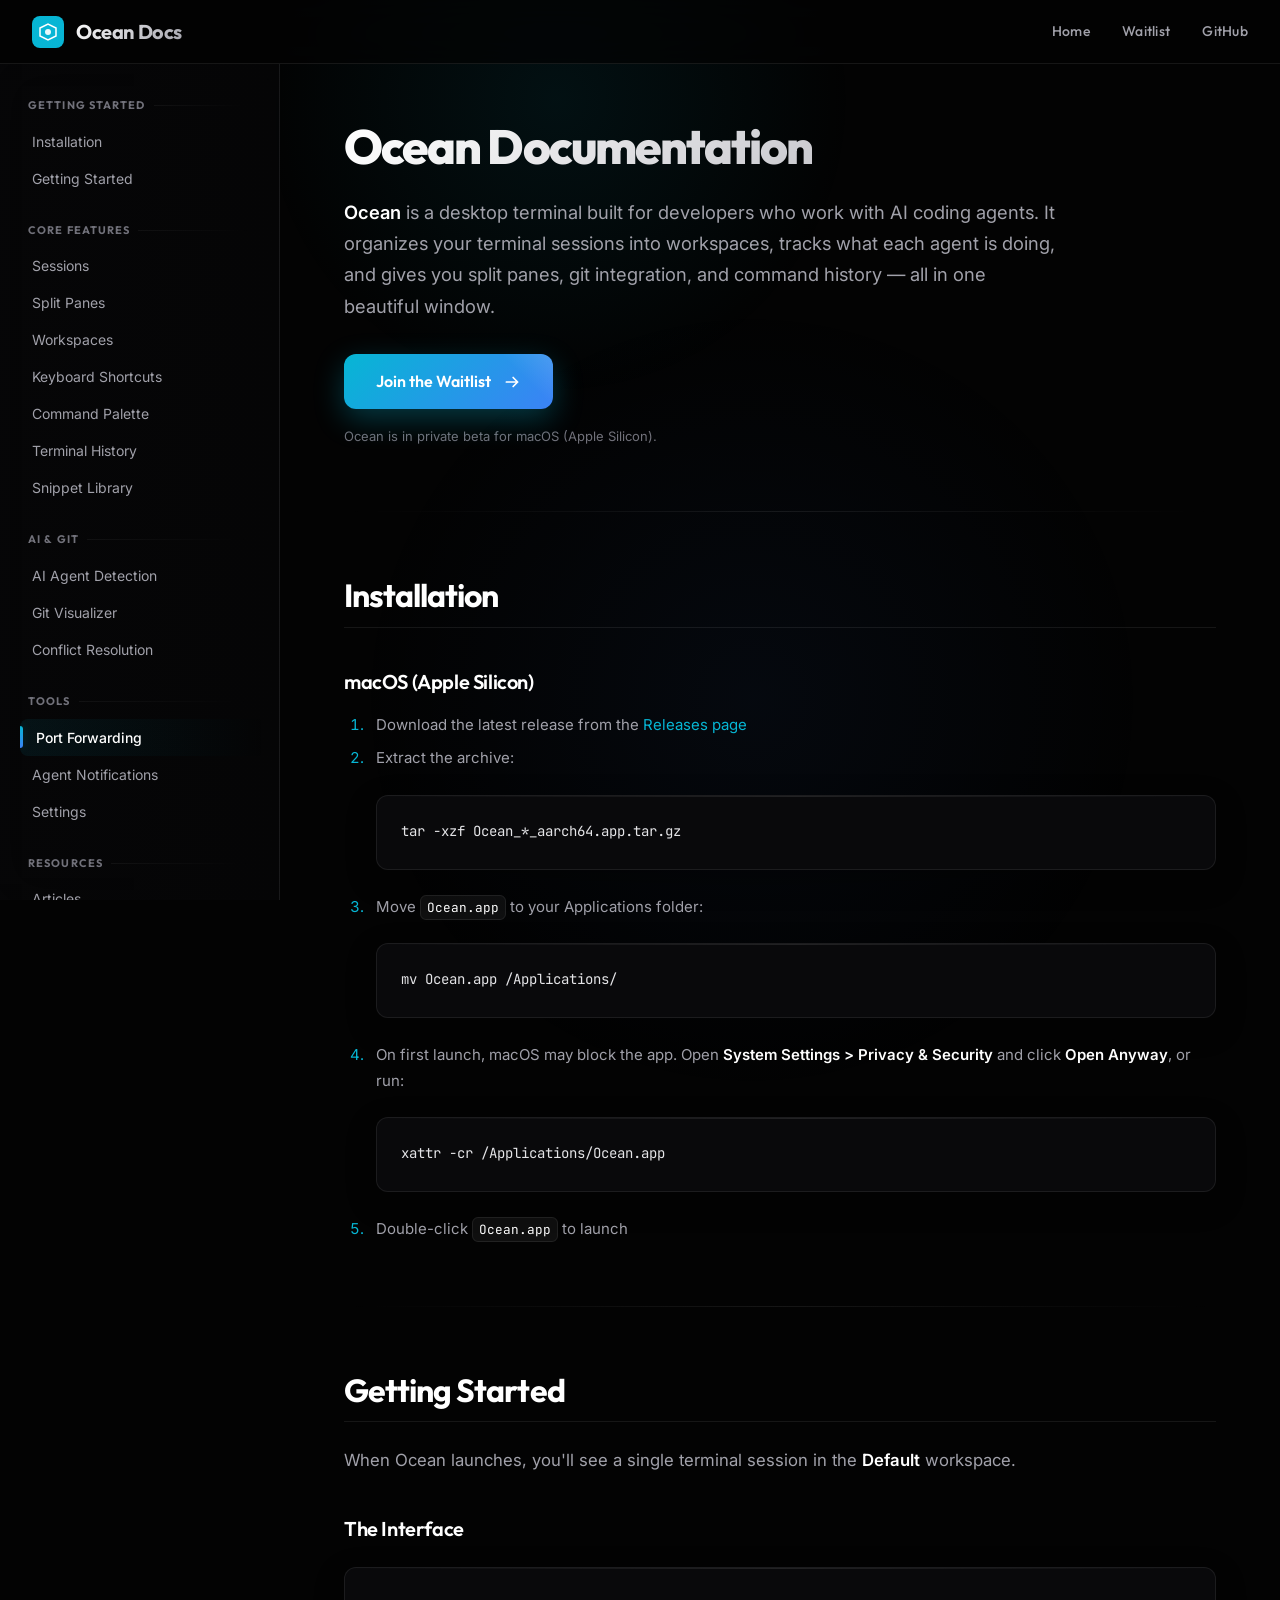
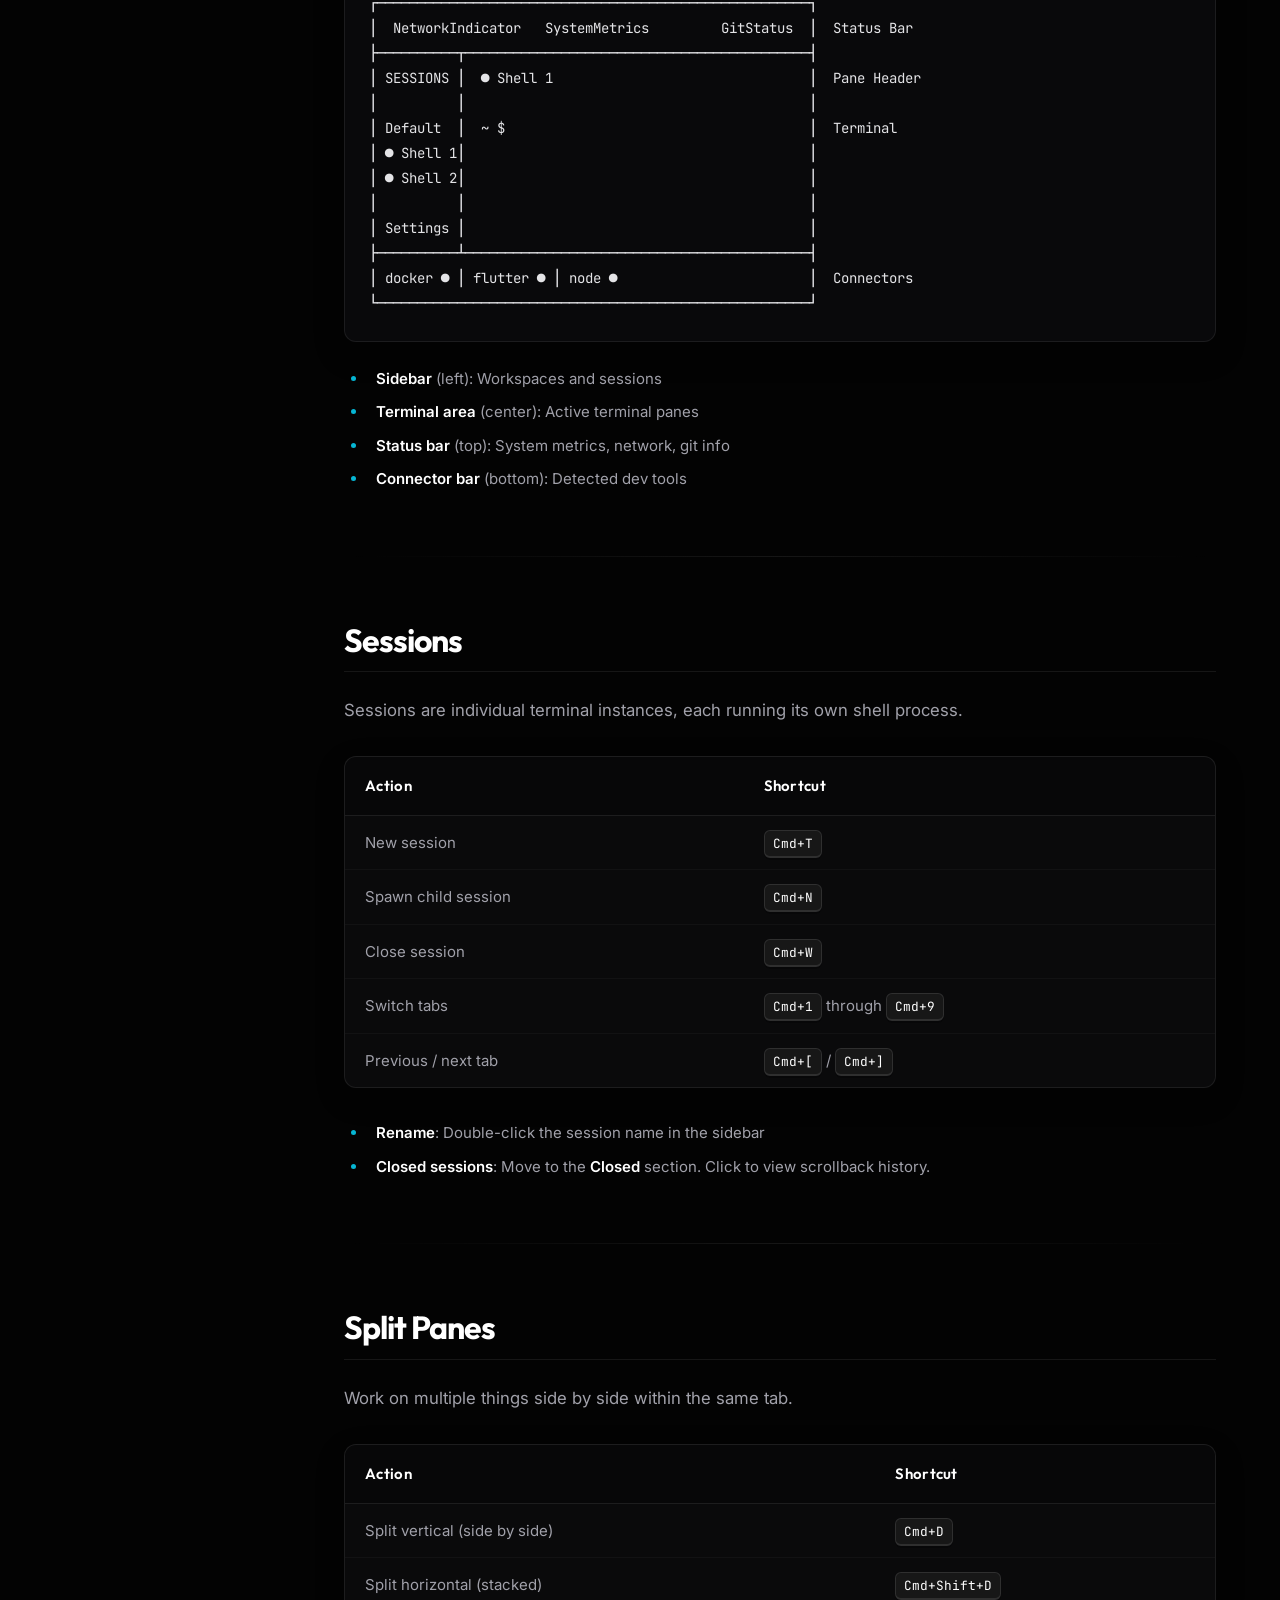
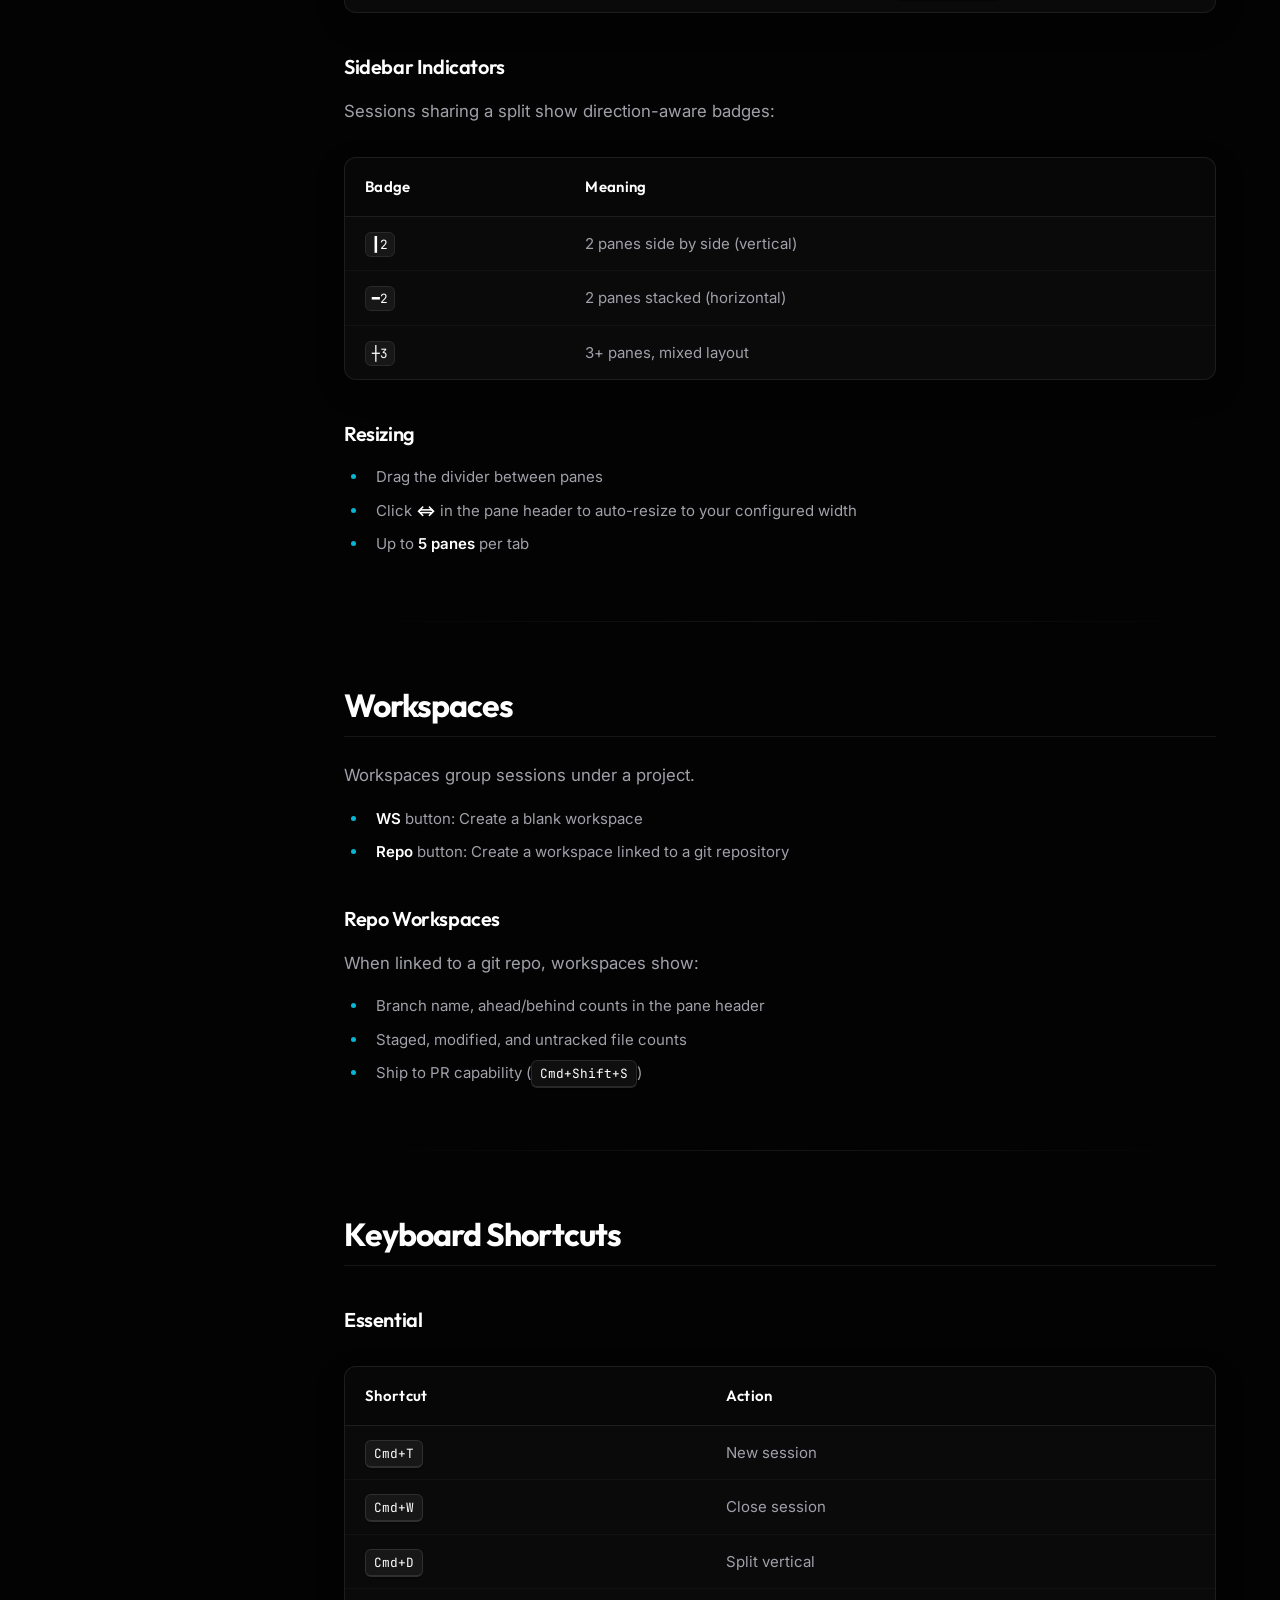
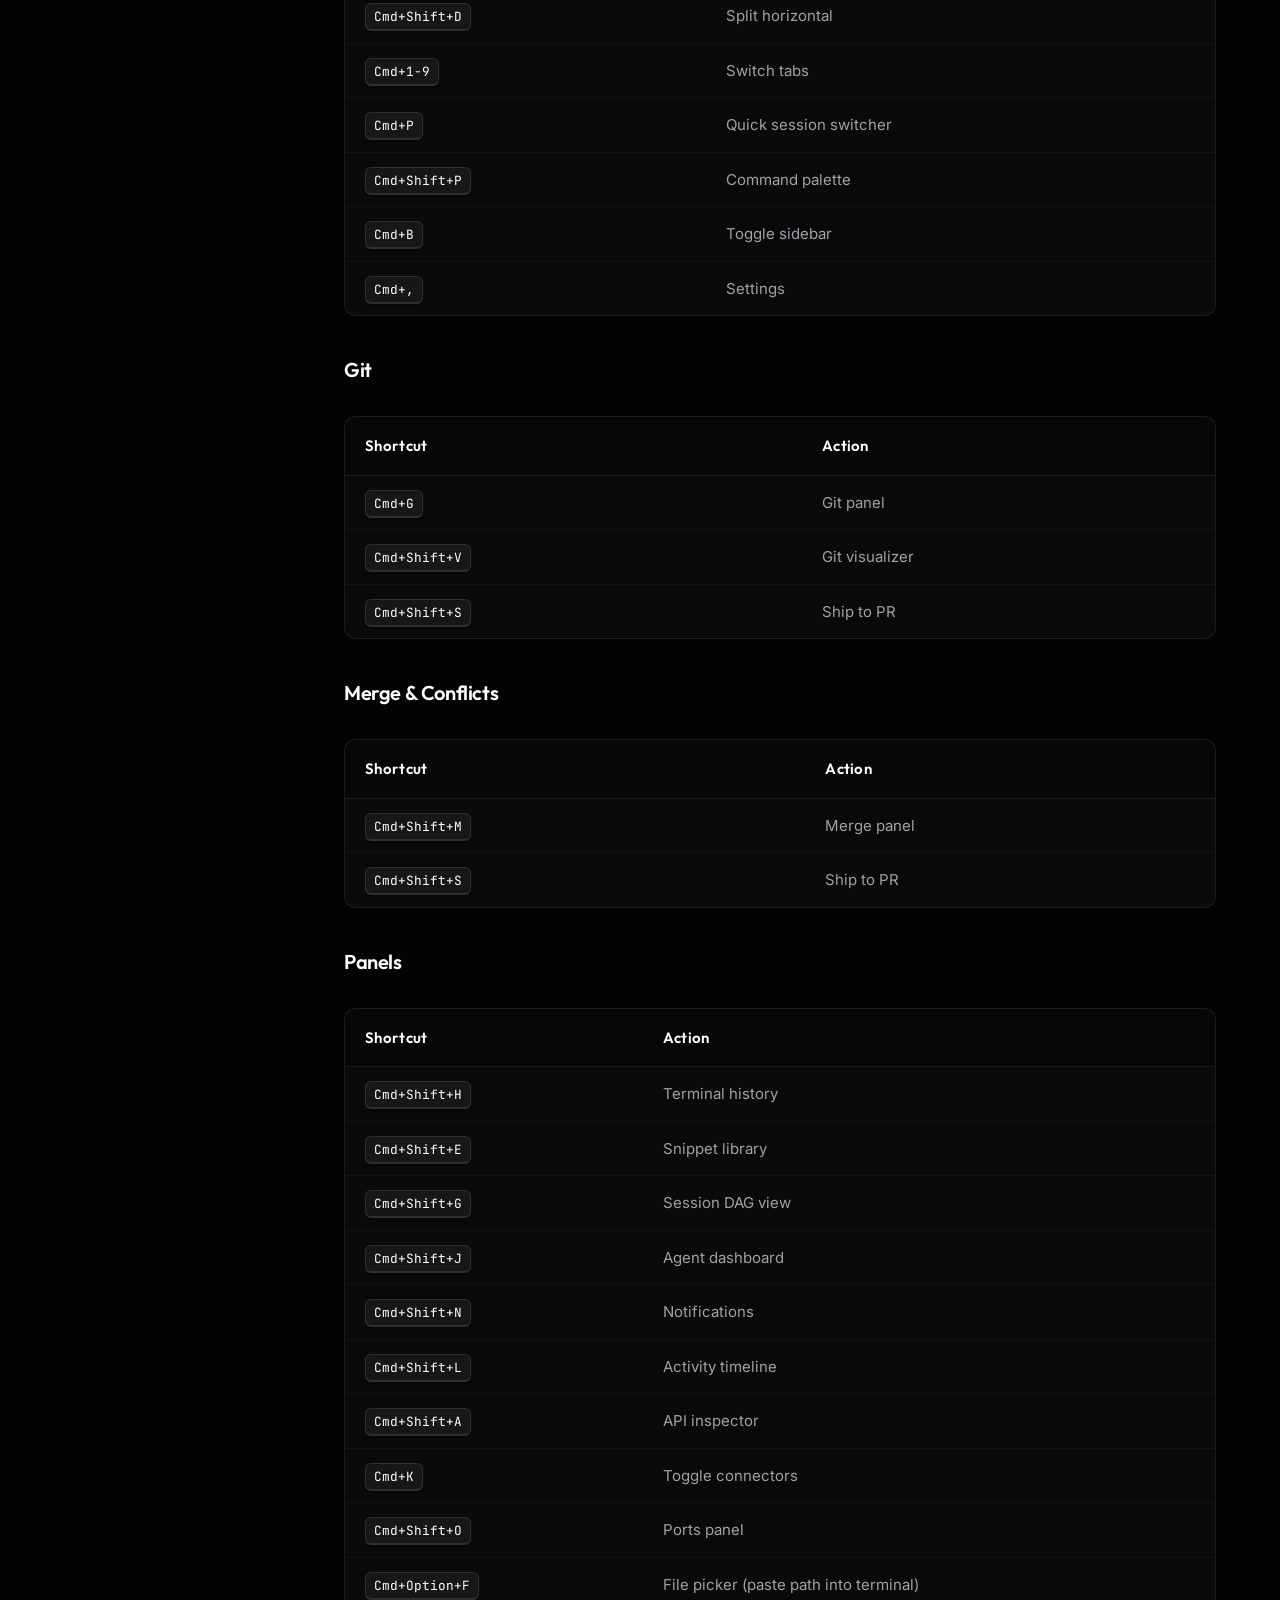
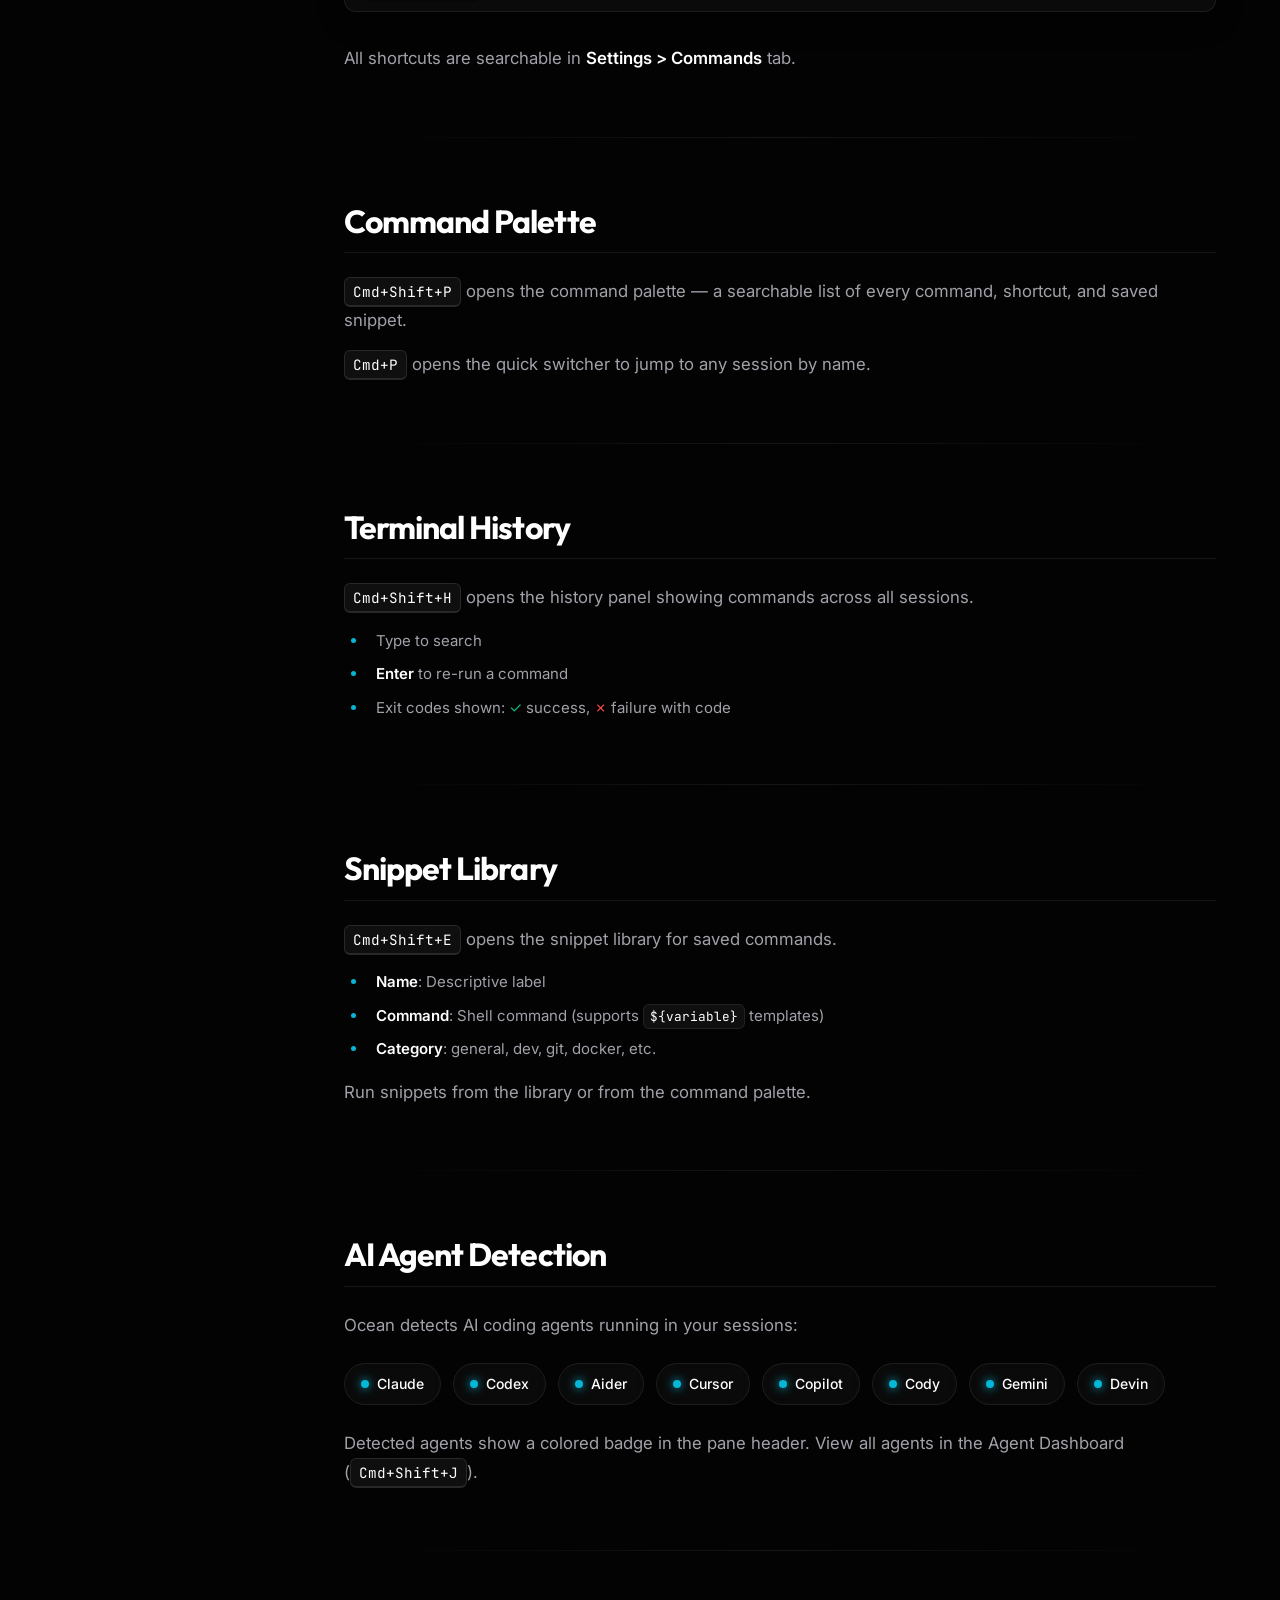
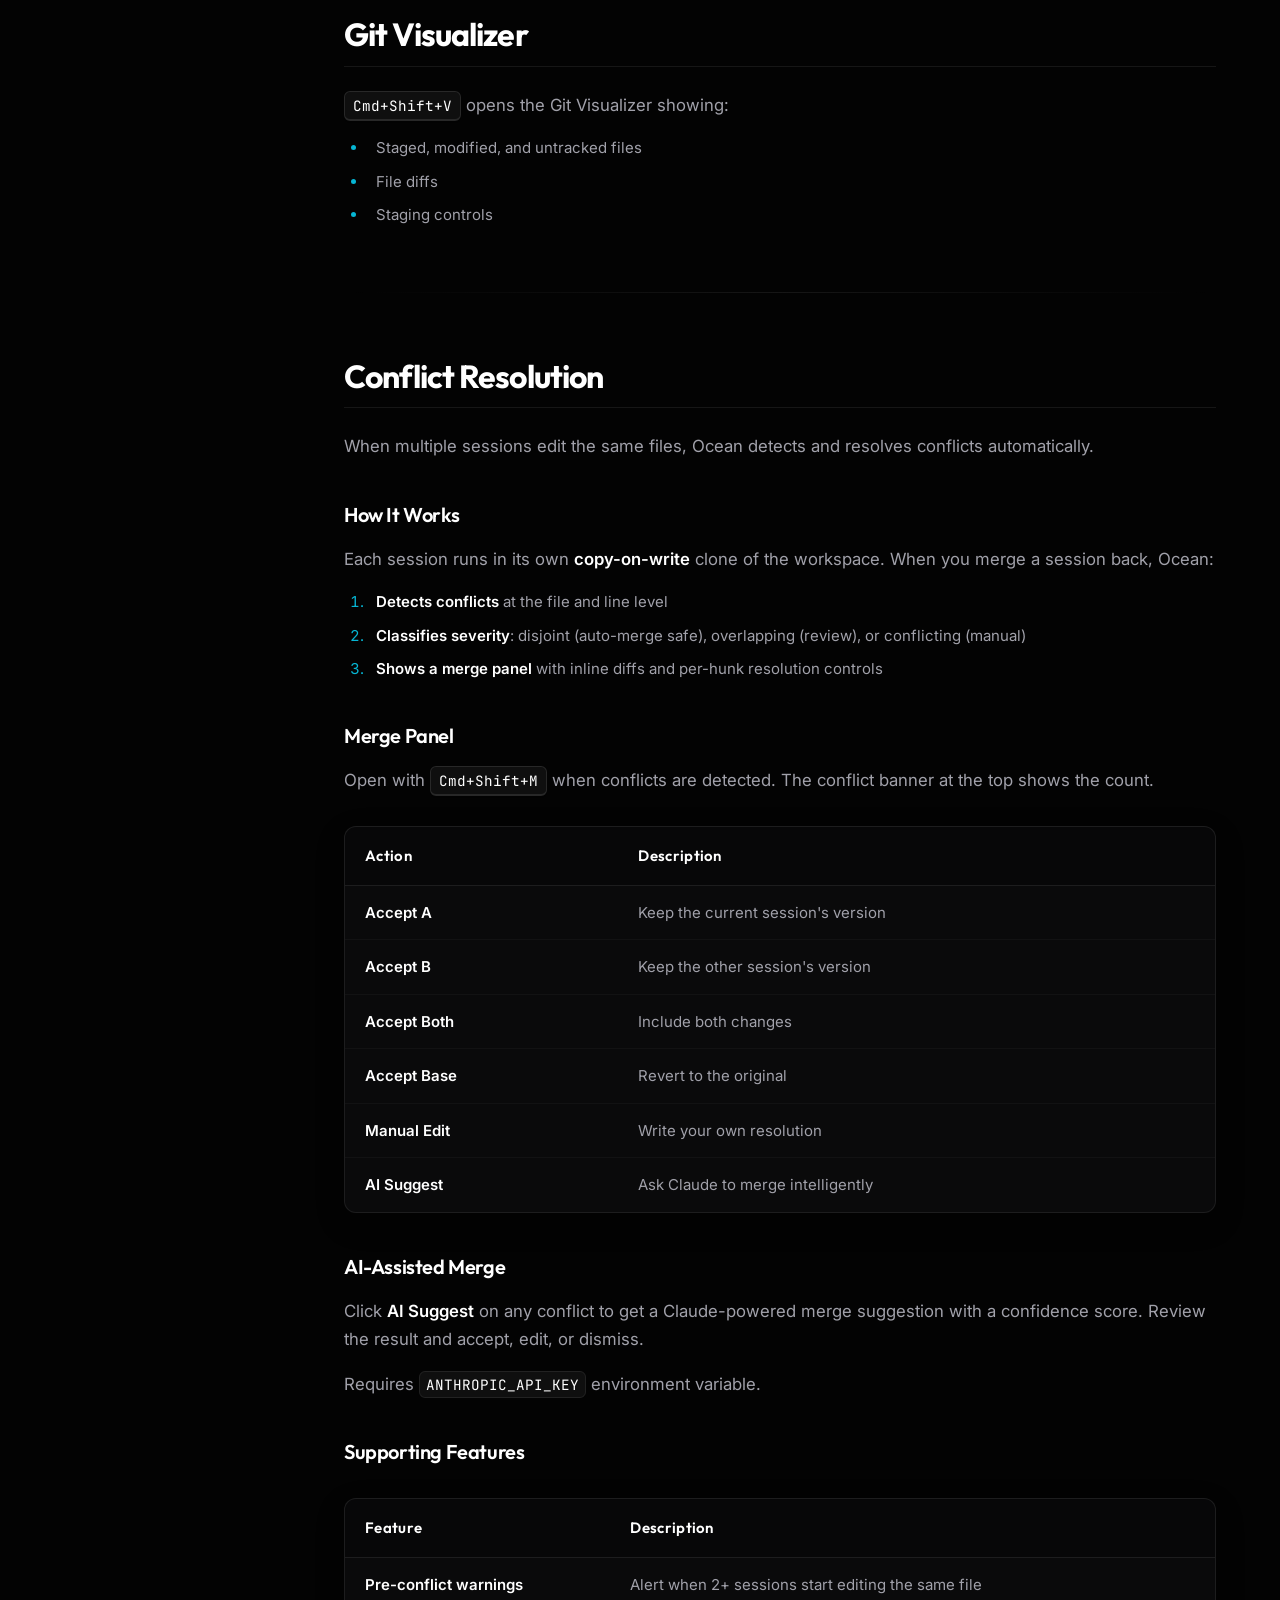
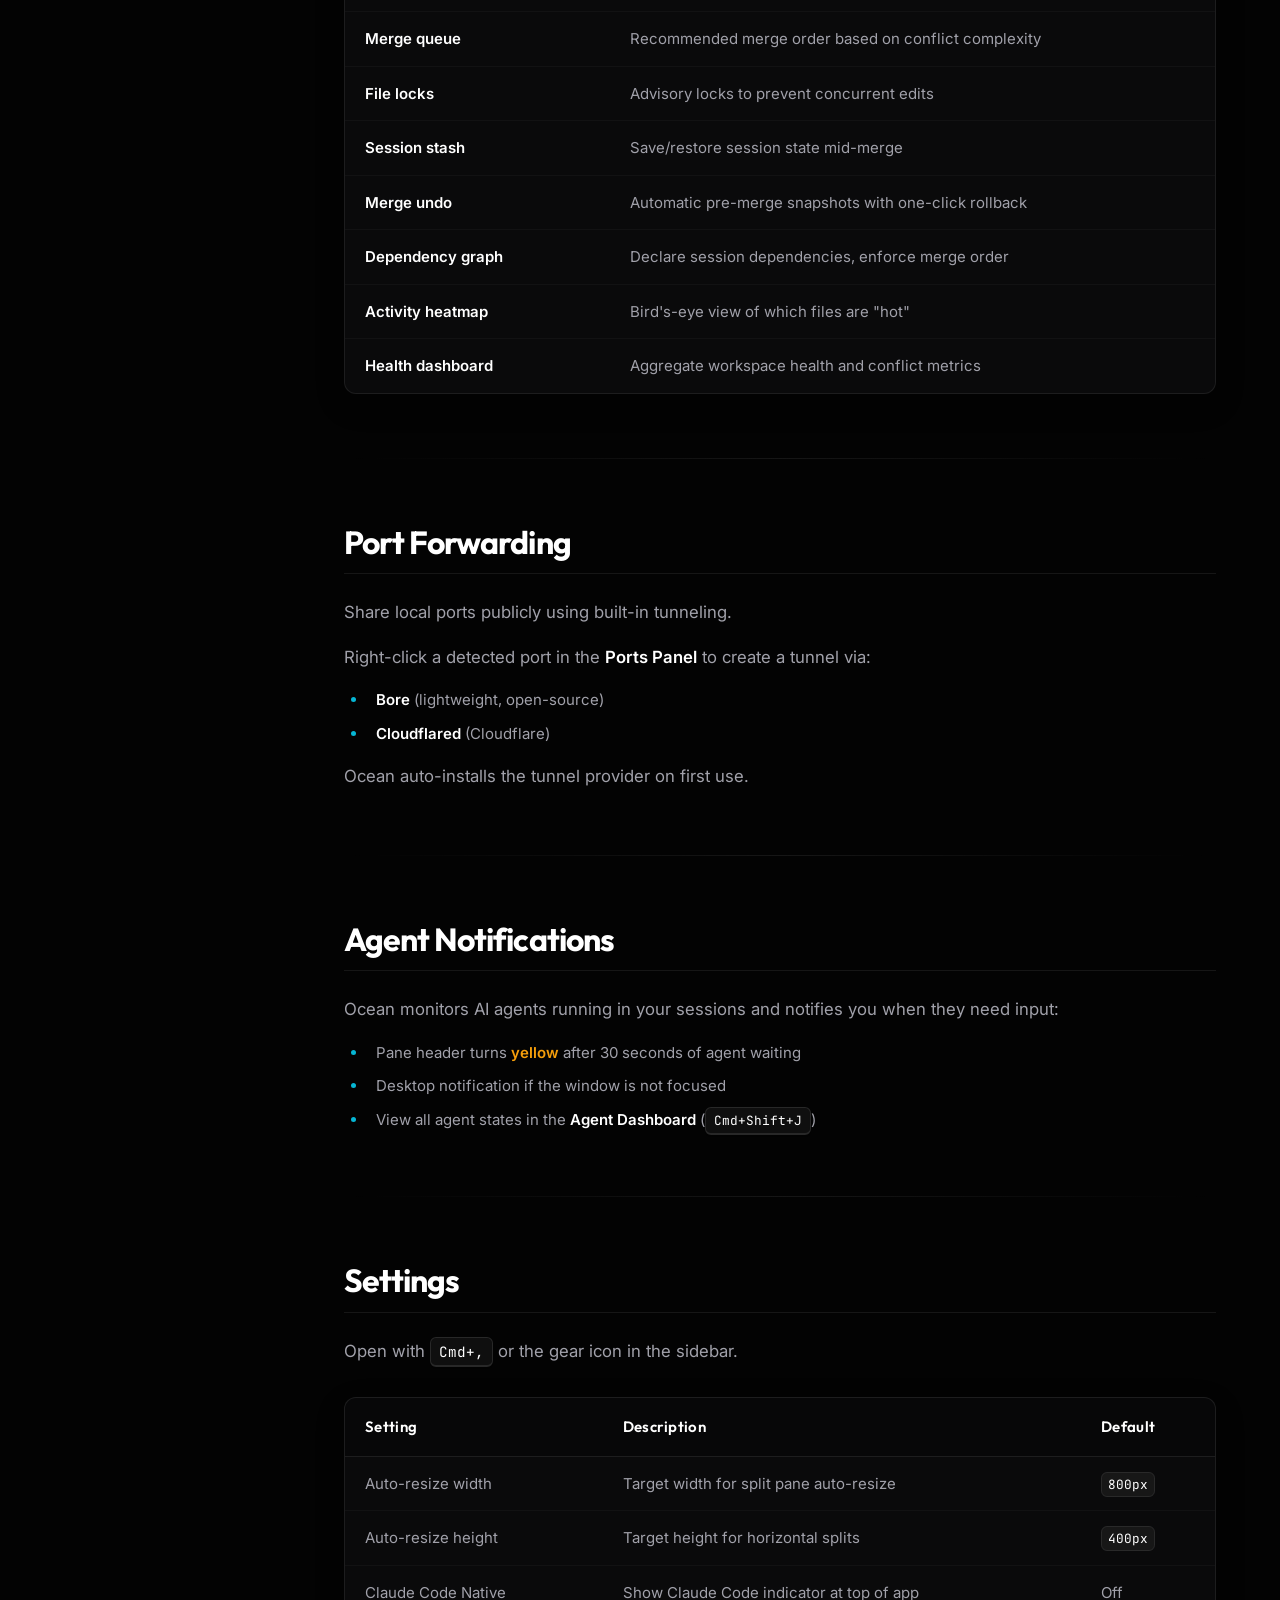
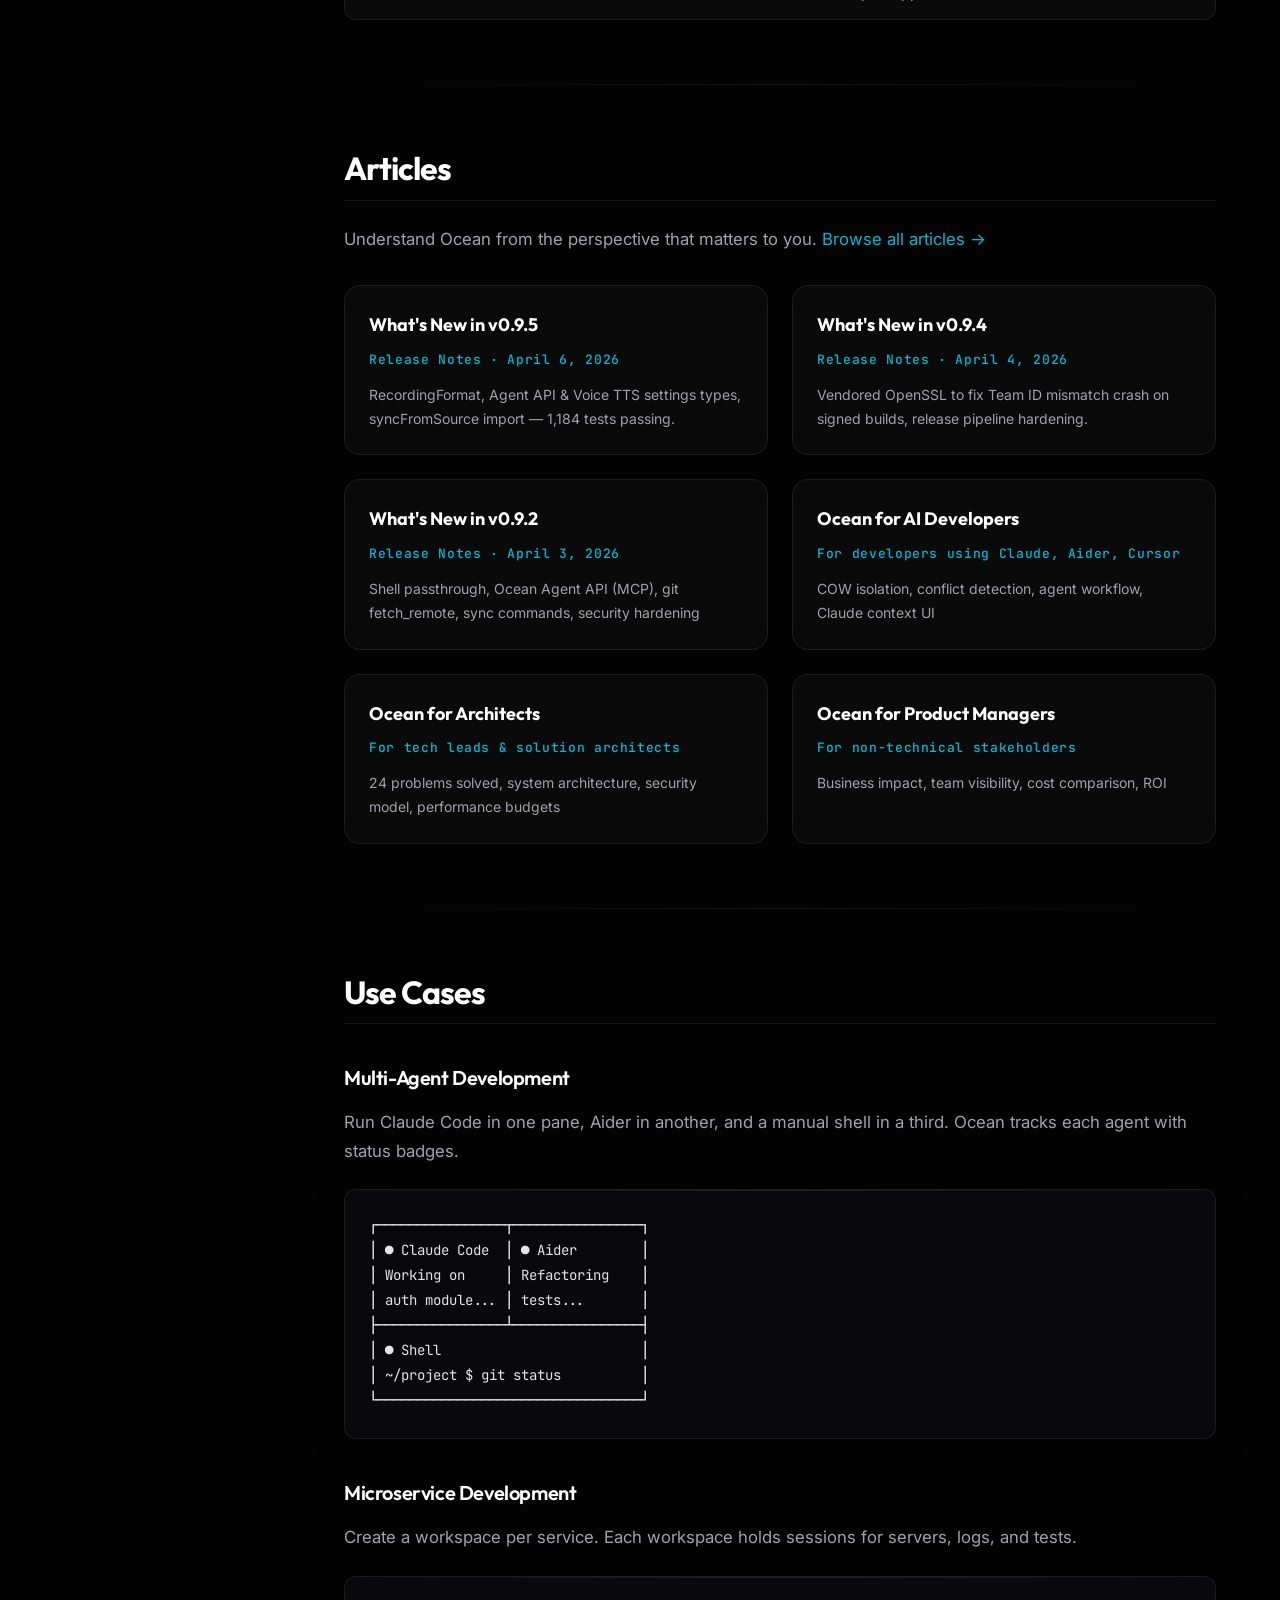
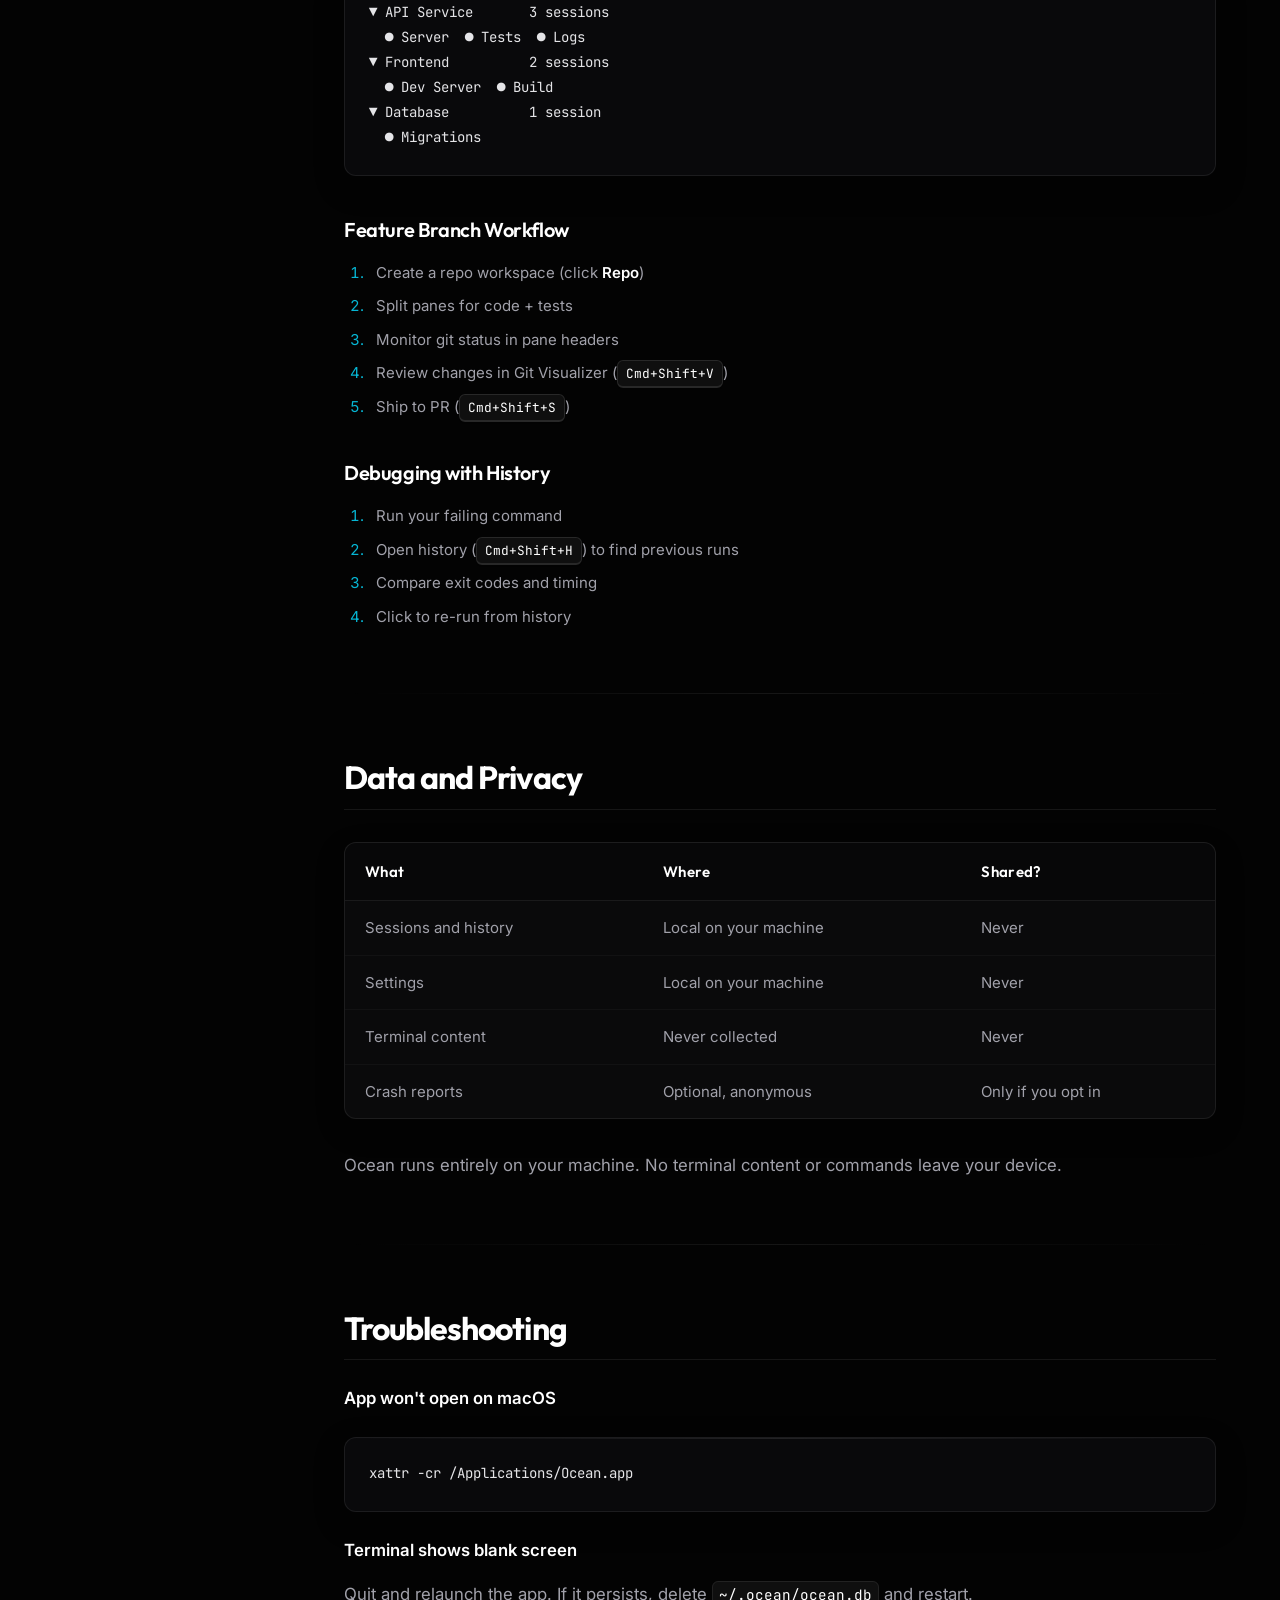
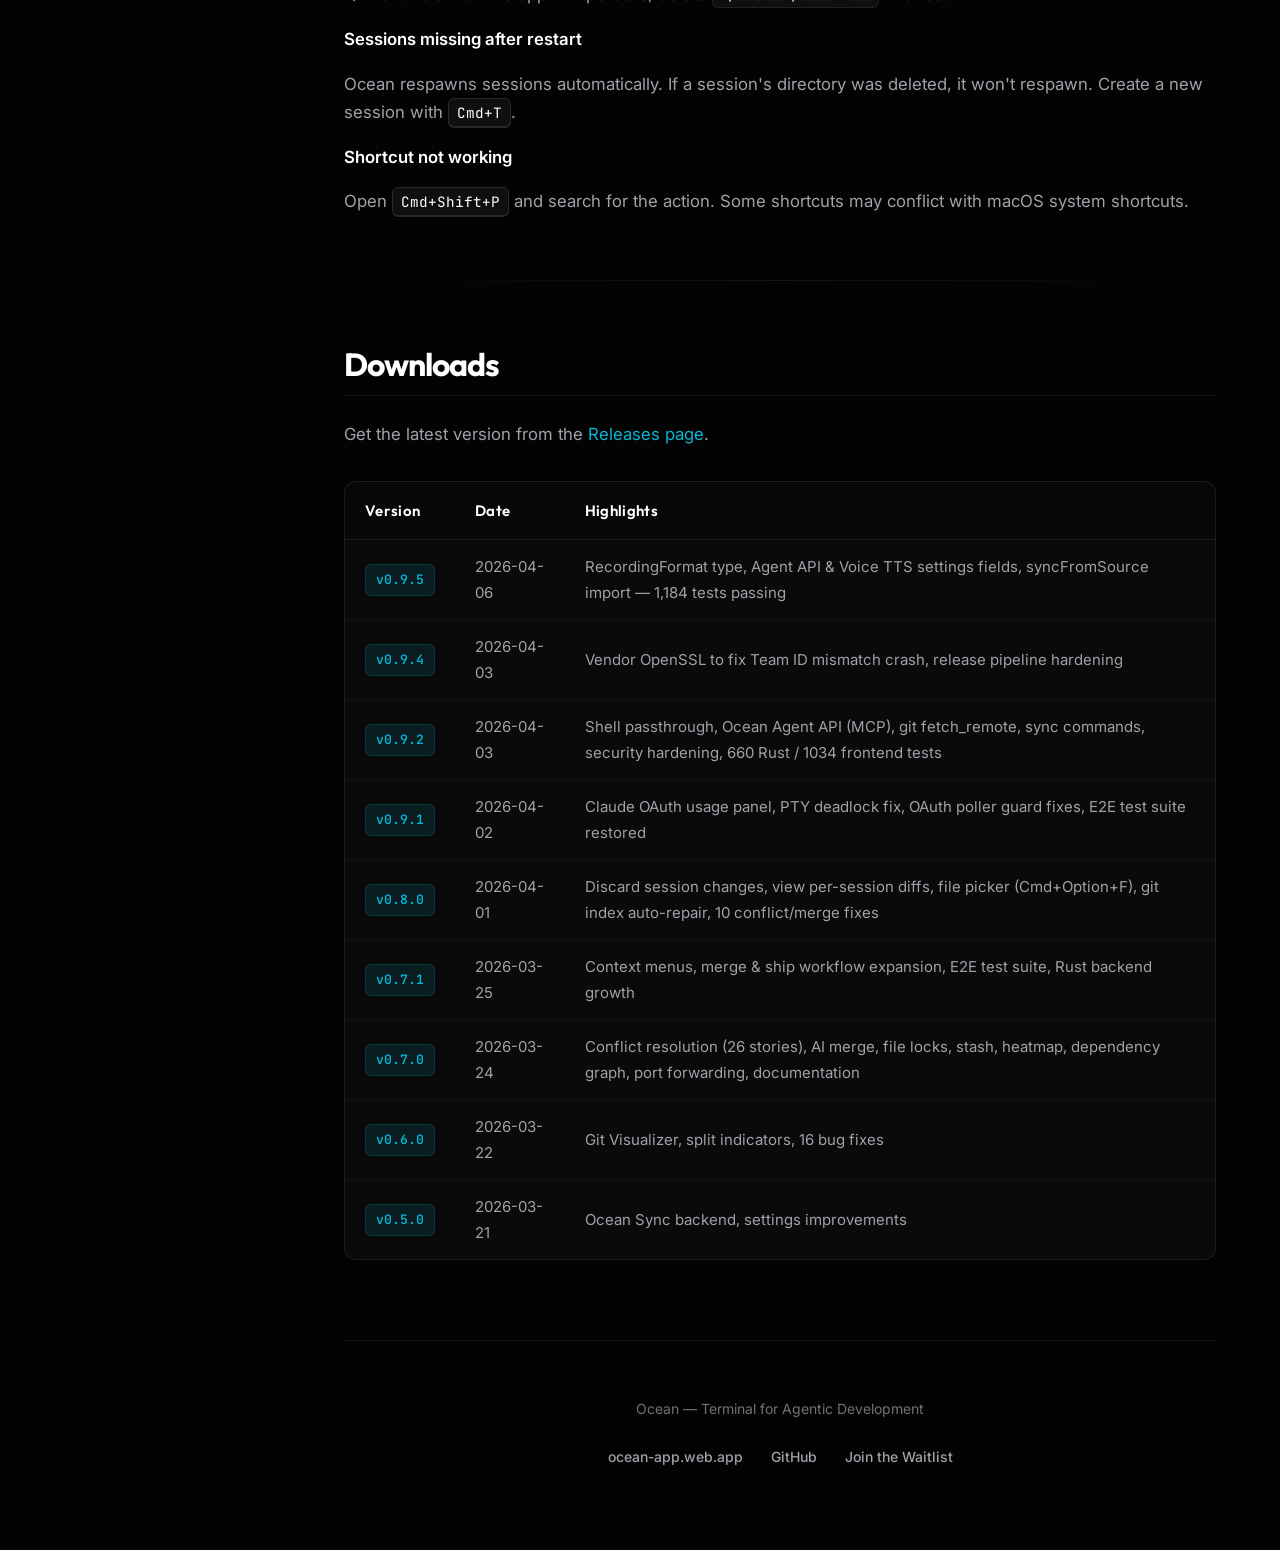
==== ocean-doc/index.html @ 428d6fa4 "refactor: replace static documentation HTML with dynamic content placeholder" ====
<!DOCTYPE html>
<html lang="en">

<head>
  <meta charset="UTF-8">
  <meta name="viewport" content="width=device-width, initial-scale=1.0">
  <title>Ocean Docs - Terminal for Agentic Development</title>
  <meta name="description"
    content="Documentation for Ocean, a desktop terminal built for developers who work with AI coding agents.">
  <meta name="keywords"
    content="Ocean documentation, terminal docs, AI agent guide, agentic development manual, session isolation docs">
  <meta name="author" content="Ocean Team">

  <!-- Open Graph / Facebook -->
  <meta property="og:type" content="website">
  <meta property="og:url" content="https://getocean.dev/docs">
  <meta property="og:title" content="Ocean Docs - Terminal for Agentic Development">
  <meta property="og:description"
    content="Detailed documentation for Ocean terminal features, shortcuts, and multi-agent workflows.">
  <meta property="og:image" content="https://getocean.dev/home.png">

  <!-- Twitter -->
  <meta name="twitter:card" content="summary_large_image">
  <meta property="twitter:url" content="https://getocean.dev/docs">
  <meta name="twitter:title" content="Ocean Docs - Terminal for Agentic Development">
  <meta name="twitter:description"
    content="Detailed documentation for Ocean terminal features, shortcuts, and multi-agent workflows.">
  <meta name="twitter:image" content="https://getocean.dev/home.png">

  <!-- Canonical -->
  <link rel="canonical" href="https://getocean.dev/docs">
  <link rel="preconnect" href="https://fonts.googleapis.com">
  <link rel="preconnect" href="https://fonts.gstatic.com" crossorigin>
  <link
    href="https://fonts.googleapis.com/css2?family=Inter:wght@300;400;500;600&family=Outfit:wght@400;500;600;700;800&family=JetBrains+Mono:wght@400;500&display=swap"
    rel="stylesheet">
  <style>
    :root {
      --bg: #030303;
      --surface: rgba(15, 15, 18, 0.6);
      --surface-2: rgba(25, 25, 30, 0.6);
      --border: rgba(255, 255, 255, 0.08);
      --border-hover: rgba(255, 255, 255, 0.15);
      --text: #ffffff;
      --muted: #a1a1aa;
      --dim: #71717a;
      --accent: #06b6d4;
      --accent-2: #3b82f6;
      --accent-glow: rgba(6, 182, 212, 0.2);
      --green: #10b981;
      --red: #ef4444;
      --font-sans: 'Inter', sans-serif;
      --font-heading: 'Outfit', sans-serif;
      --font-mono: 'JetBrains Mono', monospace;
      --sidebar-width: 280px;
      --nav-height: 64px;
      --glass-blur: 24px;
    }

    *,
    *::before,
    *::after {
      box-sizing: border-box;
      margin: 0;
      padding: 0;
    }

    html {
      scroll-behavior: smooth;
      scroll-padding-top: calc(var(--nav-height) + 32px);
    }

    body {
      font-family: var(--font-sans);
      background: var(--bg);
      color: var(--text);
      line-height: 1.7;
      font-size: 15px;
      -webkit-font-smoothing: antialiased;
      -moz-osx-font-smoothing: grayscale;
      overflow-x: hidden;
    }

    /* ── Background Effects ──────────────────── */
    .bg-glow {
      position: fixed;
      top: -200px;
      left: 20%;
      width: 600px;
      height: 600px;
      background: radial-gradient(circle, rgba(6, 182, 212, 0.08) 0%, rgba(0, 0, 0, 0) 70%);
      z-index: -1;
      pointer-events: none;
      border-radius: 50%;
    }

    .bg-glow-2 {
      position: fixed;
      bottom: -200px;
      right: 10%;
      width: 800px;
      height: 800px;
      background: radial-gradient(circle, rgba(59, 130, 246, 0.05) 0%, rgba(0, 0, 0, 0) 70%);
      z-index: -1;
      pointer-events: none;
      border-radius: 50%;
    }

    /* ── Animations ──────────────────────────── */
    @keyframes fadeUp {
      from {
        opacity: 0;
        transform: translateY(20px);
      }

      to {
        opacity: 1;
        transform: translateY(0);
      }
    }

    .animate-fade-up {
      animation: fadeUp 0.8s cubic-bezier(0.16, 1, 0.3, 1) forwards;
    }

    /* ── Nav ─────────────────────────────────── */
    .nav {
      position: fixed;
      top: 0;
      left: 0;
      right: 0;
      height: var(--nav-height);
      background: rgba(3, 3, 3, 0.7);
      backdrop-filter: blur(var(--glass-blur));
      -webkit-backdrop-filter: blur(var(--glass-blur));
      border-bottom: 1px solid var(--border);
      display: flex;
      align-items: center;
      justify-content: space-between;
      padding: 0 32px;
      z-index: 100;
    }

    .nav-left {
      display: flex;
      align-items: center;
      gap: 16px;
    }

    .nav-logo {
      display: flex;
      align-items: center;
      gap: 12px;
      text-decoration: none;
      color: var(--text);
      font-family: var(--font-heading);
      font-weight: 700;
      font-size: 20px;
      letter-spacing: -0.02em;
      transition: transform 0.2s;
    }

    .nav-logo:hover {
      transform: scale(1.02);
    }

    .nav-logo svg {
      width: 32px;
      height: 32px;
    }

    .nav-logo span {
      background: linear-gradient(135deg, #fff 0%, #a1a1aa 100%);
      -webkit-background-clip: text;
      -webkit-text-fill-color: transparent;
      background-clip: text;
    }

    .nav-links {
      display: flex;
      align-items: center;
      gap: 32px;
    }

    .nav-links a {
      color: var(--muted);
      text-decoration: none;
      font-size: 14px;
      font-weight: 500;
      transition: color 0.2s;
      font-family: var(--font-heading);
      letter-spacing: 0.02em;
    }

    .nav-links a:hover {
      color: var(--text);
    }

    .hamburger {
      display: none;
      background: none;
      border: none;
      cursor: pointer;
      padding: 4px;
      color: var(--text);
    }

    .hamburger svg {
      width: 24px;
      height: 24px;
    }

    /* ── Layout ──────────────────────────────── */
    .layout {
      display: flex;
      padding-top: var(--nav-height);
      min-height: 100vh;
    }

    .sidebar {
      position: fixed;
      top: var(--nav-height);
      left: 0;
      bottom: 0;
      width: var(--sidebar-width);
      background: linear-gradient(to right, rgba(8, 8, 10, 0.6) 0%, rgba(10, 10, 12, 0.4) 100%);
      backdrop-filter: blur(var(--glass-blur));
      -webkit-backdrop-filter: blur(var(--glass-blur));
      border-right: 1px solid var(--border);
      overflow-y: auto;
      padding: 32px 16px;
      z-index: 50;
      transition: transform 0.3s cubic-bezier(0.16, 1, 0.3, 1);
    }

    .sidebar::-webkit-scrollbar {
      width: 4px;
    }

    .sidebar::-webkit-scrollbar-track {
      background: transparent;
    }

    .sidebar::-webkit-scrollbar-thumb {
      background: rgba(255, 255, 255, 0.1);
      border-radius: 4px;
    }

    .sidebar::-webkit-scrollbar-thumb:hover {
      background: rgba(255, 255, 255, 0.2);
    }

    .sidebar-section {
      margin-bottom: 24px;
    }

    .sidebar-section-title {
      font-family: var(--font-heading);
      font-size: 11px;
      font-weight: 700;
      text-transform: uppercase;
      letter-spacing: 0.1em;
      color: var(--dim);
      padding: 0 12px 8px;
      display: flex;
      align-items: center;
      gap: 8px;
    }

    .sidebar-section-title::after {
      content: '';
      flex: 1;
      height: 1px;
      background: linear-gradient(90deg, rgba(255, 255, 255, 0.05) 0%, transparent 100%);
    }

    .sidebar a {
      display: block;
      padding: 8px 12px 8px 16px;
      color: var(--muted);
      text-decoration: none;
      font-size: 14px;
      font-weight: 400;
      border-radius: 8px;
      transition: all 0.25s cubic-bezier(0.16, 1, 0.3, 1);
      line-height: 1.5;
      position: relative;
      overflow: hidden;
    }

    .sidebar a::before {
      content: '';
      position: absolute;
      left: 0;
      top: 50%;
      transform: translateY(-50%) scaleY(0);
      width: 3px;
      height: 60%;
      background: linear-gradient(180deg, var(--accent), var(--accent-2));
      border-radius: 0 4px 4px 0;
      transition: transform 0.25s cubic-bezier(0.16, 1, 0.3, 1);
      box-shadow: 0 0 10px var(--accent-glow);
    }

    .sidebar a:hover {
      color: var(--text);
      background: linear-gradient(90deg, rgba(255, 255, 255, 0.03) 0%, transparent 100%);
      transform: translateX(4px);
    }

    .sidebar a.active {
      color: var(--text);
      background: linear-gradient(90deg, rgba(6, 182, 212, 0.08) 0%, transparent 100%);
      font-weight: 500;
      transform: translateX(4px);
    }

    .sidebar a.active::before {
      transform: translateY(-50%) scaleY(1);
    }

    .sidebar-overlay {
      display: none;
      position: fixed;
      inset: 0;
      background: rgba(0, 0, 0, 0.7);
      backdrop-filter: blur(4px);
      z-index: 40;
      transition: opacity 0.3s;
    }

    /* ── Content ─────────────────────────────── */
    .content {
      margin-left: var(--sidebar-width);
      flex: 1;
      min-width: 0;
      padding: 56px 64px 96px;
      max-width: 1000px;
    }

    /* ── Typography ──────────────────────────── */
    h1,
    h2,
    h3,
    h4 {
      font-family: var(--font-heading);
      color: var(--text);
    }

    h1 {
      font-size: 3rem;
      font-weight: 800;
      letter-spacing: -0.04em;
      line-height: 1.1;
      margin: 48px 0 24px;
      background: linear-gradient(135deg, #fff 0%, #a1a1aa 100%);
      -webkit-background-clip: text;
      -webkit-text-fill-color: transparent;
    }

    h1:first-child {
      margin-top: 0;
    }

    h2 {
      font-size: 2rem;
      font-weight: 700;
      letter-spacing: -0.03em;
      line-height: 1.2;
      margin: 64px 0 24px;
      padding-bottom: 12px;
      border-bottom: 1px solid var(--border);
    }

    h3 {
      font-size: 1.25rem;
      font-weight: 600;
      letter-spacing: -0.02em;
      line-height: 1.4;
      margin: 40px 0 16px;
    }

    p {
      margin: 16px 0;
      color: var(--muted);
      font-size: 1.05rem;
    }

    a {
      color: var(--accent);
      text-decoration: none;
      transition: color 0.2s, text-shadow 0.2s;
    }

    a:hover {
      color: #fff;
      text-shadow: 0 0 12px var(--accent-glow);
    }

    strong {
      font-weight: 600;
      color: var(--text);
    }

    hr {
      border: none;
      height: 1px;
      background: linear-gradient(90deg, transparent, var(--border), transparent);
      margin: 64px 0;
    }

    ul,
    ol {
      margin: 16px 0;
      padding-left: 24px;
      color: var(--muted);
    }

    li {
      margin: 8px 0;
      padding-left: 8px;
    }

    li::marker {
      color: var(--accent);
    }

    /* ── Code & Pre ──────────────────────────── */
    code {
      font-family: var(--font-mono);
      font-size: 0.85em;
      background: rgba(255, 255, 255, 0.05);
      border: 1px solid var(--border);
      padding: 3px 6px;
      border-radius: 6px;
      color: var(--text);
    }

    pre {
      margin: 24px 0;
      padding: 24px;
      background: #09090b;
      border: 1px solid rgba(255, 255, 255, 0.08);
      border-radius: 12px;
      overflow-x: auto;
      line-height: 1.6;
      box-shadow: 0 10px 30px rgba(0, 0, 0, 0.3);
      position: relative;
    }

    pre::before {
      content: '';
      position: absolute;
      top: 0;
      left: 0;
      right: 0;
      height: 1px;
      background: linear-gradient(90deg, transparent, rgba(255, 255, 255, 0.1), transparent);
    }

    pre code {
      background: none;
      border: none;
      padding: 0;
      font-size: 14px;
      color: #e4e4e7;
    }

    /* ── Tables ──────────────────────────────── */
    .table-wrap {
      overflow-x: auto;
      margin: 32px 0;
      border-radius: 12px;
      border: 1px solid var(--border);
      background: var(--surface);
      box-shadow: 0 10px 30px rgba(0, 0, 0, 0.2);
    }

    table {
      width: 100%;
      border-collapse: collapse;
      font-size: 15px;
    }

    thead th {
      background: rgba(0, 0, 0, 0.2);
      padding: 16px 20px;
      text-align: left;
      font-weight: 600;
      color: var(--text);
      font-family: var(--font-heading);
      letter-spacing: 0.02em;
      border-bottom: 1px solid var(--border);
    }

    tbody td {
      padding: 14px 20px;
      border-bottom: 1px solid rgba(255, 255, 255, 0.03);
      color: var(--muted);
    }

    tbody tr:last-child td {
      border-bottom: none;
    }

    tbody tr {
      transition: background 0.2s;
    }

    tbody tr:hover {
      background: rgba(255, 255, 255, 0.02);
    }

    /* ── kbd ─────────────────────────────────── */
    kbd {
      font-family: var(--font-mono);
      font-size: 0.85em;
      background: rgba(255, 255, 255, 0.05);
      border: 1px solid rgba(255, 255, 255, 0.1);
      border-bottom-width: 2px;
      padding: 4px 8px;
      border-radius: 6px;
      color: var(--text);
      white-space: nowrap;
      box-shadow: 0 2px 0 rgba(0, 0, 0, 0.2);
    }

    /* ── Agent badges ────────────────────────── */
    .agent-badges {
      display: flex;
      flex-wrap: wrap;
      gap: 12px;
      margin: 24px 0;
    }

    .agent-badge {
      display: inline-flex;
      align-items: center;
      padding: 8px 16px;
      background: rgba(255, 255, 255, 0.03);
      border: 1px solid var(--border);
      border-radius: 24px;
      font-size: 14px;
      font-weight: 500;
      color: var(--text);
      gap: 8px;
      transition: all 0.3s;
      backdrop-filter: blur(8px);
    }

    .agent-badge:hover {
      background: rgba(255, 255, 255, 0.08);
      border-color: rgba(255, 255, 255, 0.2);
      transform: translateY(-2px);
      box-shadow: 0 10px 20px rgba(0, 0, 0, 0.2);
    }

    .agent-badge::before {
      content: '';
      width: 8px;
      height: 8px;
      border-radius: 50%;
      background: var(--accent);
      box-shadow: 0 0 10px var(--accent);
    }

    /* ── Intro hero ──────────────────────────── */
    .intro-hero {
      margin-bottom: 64px;
    }

    .intro-hero p {
      font-size: 1.15rem;
      color: var(--muted);
      line-height: 1.7;
      max-width: 720px;
      margin-bottom: 32px;
    }

    .waitlist-cta {
      display: inline-flex;
      align-items: center;
      gap: 12px;
      padding: 14px 32px;
      background: linear-gradient(135deg, var(--accent), var(--accent-2));
      color: #fff;
      font-weight: 600;
      font-family: var(--font-heading);
      font-size: 16px;
      border-radius: 12px;
      text-decoration: none;
      transition: all 0.3s;
      box-shadow: 0 10px 30px rgba(6, 182, 212, 0.3);
      position: relative;
      overflow: hidden;
    }

    .waitlist-cta::after {
      content: '';
      position: absolute;
      top: -50%;
      left: -50%;
      width: 200%;
      height: 200%;
      background: linear-gradient(transparent, rgba(255, 255, 255, 0.2), transparent);
      transform: rotate(45deg) translateY(-100%);
      transition: transform 0.6s ease;
    }

    .waitlist-cta:hover {
      transform: translateY(-2px);
      box-shadow: 0 15px 35px rgba(6, 182, 212, 0.4);
      color: #fff;
    }

    .waitlist-cta:hover::after {
      transform: rotate(45deg) translateY(100%);
    }

    /* ── Articles grid ───────────────────────── */
    .articles-grid {
      display: grid;
      grid-template-columns: repeat(auto-fill, minmax(320px, 1fr));
      gap: 24px;
      margin: 32px 0;
    }

    .article-card {
      background: var(--surface);
      border: 1px solid var(--border);
      border-radius: 16px;
      padding: 24px;
      transition: all 0.3s cubic-bezier(0.16, 1, 0.3, 1);
      backdrop-filter: blur(12px);
      display: flex;
      flex-direction: column;
    }

    .article-card:hover {
      border-color: rgba(255, 255, 255, 0.2);
      transform: translateY(-4px);
      box-shadow: 0 20px 40px rgba(0, 0, 0, 0.3);
      background: rgba(25, 25, 30, 0.8);
    }

    .article-card h4 {
      font-size: 18px;
      margin-bottom: 8px;
    }

    .article-card h4 a {
      color: var(--text);
      text-decoration: none;
    }

    .article-card h4 a:hover {
      color: var(--accent);
      text-shadow: none;
    }

    .article-card .for {
      font-size: 13px;
      color: var(--accent);
      font-weight: 500;
      margin-bottom: 12px;
      font-family: var(--font-mono);
      letter-spacing: 0.05em;
    }

    .article-card p {
      font-size: 14px;
      margin: 0;
      flex-grow: 1;
    }

    /* ── Version table highlight ─────────────── */
    .version-badge {
      display: inline-block;
      padding: 4px 10px;
      background: rgba(6, 182, 212, 0.1);
      color: var(--accent);
      border-radius: 6px;
      font-size: 13px;
      font-weight: 600;
      font-family: var(--font-mono);
      border: 1px solid rgba(6, 182, 212, 0.2);
    }

    /* ── Footer ──────────────────────────────── */
    .footer {
      margin-top: 80px;
      padding-top: 40px;
      border-top: 1px solid var(--border);
      text-align: center;
    }

    .footer p {
      color: var(--dim);
      font-size: 14px;
    }

    .footer a {
      color: var(--muted);
      margin: 0 12px;
      font-weight: 500;
    }

    .footer a:hover {
      color: var(--accent);
    }

    /* ── Responsive ──────────────────────────── */
    @media (max-width: 1024px) {
      .content {
        padding: 48px 40px 80px;
      }
    }

    @media (max-width: 768px) {
      .hamburger {
        display: block;
      }

      .nav-links {
        display: flex;
        position: absolute;
        top: var(--nav-height);
        left: 0;
        right: 0;
        background: rgba(5, 5, 5, 0.95);
        backdrop-filter: blur(20px);
        flex-direction: column;
        padding: 24px;
        gap: 20px;
        border-bottom: 1px solid var(--border);
        transform: translateY(-150%);
        transition: transform 0.3s;
        z-index: -1;
      }

      .nav-links.show {
        transform: translateY(0);
      }

      .sidebar {
        transform: translateX(-100%);
        width: 300px;
        background: rgba(10, 10, 12, 0.95);
      }

      .sidebar.open {
        transform: translateX(0);
      }

      .sidebar-overlay.show {
        display: block;
        opacity: 1;
      }

      .content {
        margin-left: 0;
        padding: 32px 24px 64px;
      }

      h1 {
        font-size: 2.2rem;
      }

      h2 {
        font-size: 1.5rem;
      }

      .articles-grid {
        grid-template-columns: 1fr;
      }
    }
  </style>
</head>

<body>
  <div class="bg-glow"></div>
  <div class="bg-glow-2"></div>

  <!-- ── Nav ────────────────────────────────────────── -->
  <nav class="nav">
    <div class="nav-left">
      <button class="hamburger" onclick="toggleSidebar()" aria-label="Toggle menu">
        <svg viewBox="0 0 24 24" fill="none" stroke="currentColor" stroke-width="2" stroke-linecap="round">
          <line x1="3" y1="6" x2="21" y2="6" />
          <line x1="3" y1="12" x2="21" y2="12" />
          <line x1="3" y1="18" x2="21" y2="18" />
        </svg>
      </button>
      <a href="#" class="nav-logo">
        <svg viewBox="0 0 32 32" fill="none" xmlns="http://www.w3.org/2000/svg">
          <rect width="32" height="32" rx="8" fill="url(#logo-grad)" />
          <path d="M8 12 L16 8 L24 12 L24 20 L16 24 L8 20Z" stroke="#fff" stroke-width="1.5" fill="none" />
          <circle cx="16" cy="16" r="3" fill="#fff" opacity="0.9" />
          <defs>
            <linearGradient id="logo-grad" x1="0" y1="0" x2="32" y2="32">
              <stop stop-color="#06b6d4" />
              <stop offset="1" stop-color="#3b82f6" />
            </linearGradient>
          </defs>
        </svg>
        <span>Ocean Docs</span>
      </a>
    </div>
    <div class="nav-links" id="navLinks">
      <a href="https://ocean-app.web.app">Home</a>
      <a href="https://joinocean.web.app">Waitlist</a>
      <a href="https://github.com/viveky259259/ocean-releases" target="_blank" rel="noopener">GitHub</a>
    </div>
  </nav>

  <!-- ── Sidebar Overlay ───────────────────────────── -->
  <div class="sidebar-overlay" id="sidebarOverlay" onclick="closeSidebar()"></div>

  <!-- ── Sidebar ───────────────────────────────────── -->
  <aside class="sidebar" id="sidebar">
    <div class="sidebar-section">
      <div class="sidebar-section-title">Getting Started</div>
      <a href="#installation">Installation</a>
      <a href="#getting-started">Getting Started</a>
    </div>
    <div class="sidebar-section">
      <div class="sidebar-section-title">Core Features</div>
      <a href="#sessions">Sessions</a>
      <a href="#split-panes">Split Panes</a>
      <a href="#workspaces">Workspaces</a>
      <a href="#keyboard-shortcuts">Keyboard Shortcuts</a>
      <a href="#command-palette">Command Palette</a>
      <a href="#terminal-history">Terminal History</a>
      <a href="#snippet-library">Snippet Library</a>
    </div>
    <div class="sidebar-section">
      <div class="sidebar-section-title">AI & Git</div>
      <a href="#ai-agent-detection">AI Agent Detection</a>
      <a href="#git-visualizer">Git Visualizer</a>
      <a href="#conflict-resolution">Conflict Resolution</a>
    </div>
    <div class="sidebar-section">
      <div class="sidebar-section-title">Tools</div>
      <a href="#port-forwarding">Port Forwarding</a>
      <a href="#agent-notifications">Agent Notifications</a>
      <a href="#settings">Settings</a>
    </div>
    <div class="sidebar-section">
      <div class="sidebar-section-title">Resources</div>
      <a href="#articles">Articles</a>
      <a href="#use-cases">Use Cases</a>
      <a href="#data-and-privacy">Data & Privacy</a>
      <a href="#troubleshooting">Troubleshooting</a>
      <a href="#downloads">Downloads</a>
    </div>
  </aside>

  <!-- ── Main Content ──────────────────────────────── -->
  <div class="layout">
    <main class="content">

      <!-- Intro -->
      <section class="intro-hero animate-fade-up" id="ocean-documentation">
        <h1>Ocean Documentation</h1>
        <p><strong>Ocean</strong> is a desktop terminal built for developers who work with AI coding agents. It
          organizes your terminal sessions into workspaces, tracks what each agent is doing, and gives you split panes,
          git integration, and command history &mdash; all in one beautiful window.</p>
        <a href="https://forms.gle/4RQFThD8KF6Vu1Su6" class="waitlist-cta" target="_blank" rel="noopener">
          Join the Waitlist
          <svg width="18" height="18" viewBox="0 0 16 16" fill="none">
            <path d="M3 8h10M9 4l4 4-4 4" stroke="currentColor" stroke-width="1.5" stroke-linecap="round"
              stroke-linejoin="round" />
          </svg>
        </a>
        <p style="margin-top:16px; font-size:13px; color:var(--dim);">Ocean is in private beta for macOS (Apple
          Silicon).</p>
      </section>

      <hr>

      <!-- Installation -->
      <h2 id="installation">Installation</h2>
      <h3>macOS (Apple Silicon)</h3>
      <ol>
        <li>Download the latest release from the <a href="https://github.com/viveky259259/ocean-releases/releases"
            target="_blank" rel="noopener">Releases page</a></li>
        <li>Extract the archive:
          <pre><code>tar -xzf Ocean_*_aarch64.app.tar.gz</code></pre>
        </li>
        <li>Move <code>Ocean.app</code> to your Applications folder:
          <pre><code>mv Ocean.app /Applications/</code></pre>
        </li>
        <li>On first launch, macOS may block the app. Open <strong>System Settings &gt; Privacy &amp; Security</strong>
          and click <strong>Open Anyway</strong>, or run:
          <pre><code>xattr -cr /Applications/Ocean.app</code></pre>
        </li>
        <li>Double-click <code>Ocean.app</code> to launch</li>
      </ol>

      <hr>

      <!-- Getting Started -->
      <h2 id="getting-started">Getting Started</h2>
      <p>When Ocean launches, you'll see a single terminal session in the <strong>Default</strong> workspace.</p>

      <h3>The Interface</h3>
      <pre><code>&#x250C;&#x2500;&#x2500;&#x2500;&#x2500;&#x2500;&#x2500;&#x2500;&#x2500;&#x2500;&#x2500;&#x2500;&#x2500;&#x2500;&#x2500;&#x2500;&#x2500;&#x2500;&#x2500;&#x2500;&#x2500;&#x2500;&#x2500;&#x2500;&#x2500;&#x2500;&#x2500;&#x2500;&#x2500;&#x2500;&#x2500;&#x2500;&#x2500;&#x2500;&#x2500;&#x2500;&#x2500;&#x2500;&#x2500;&#x2500;&#x2500;&#x2500;&#x2500;&#x2500;&#x2500;&#x2500;&#x2500;&#x2500;&#x2500;&#x2500;&#x2500;&#x2500;&#x2500;&#x2500;&#x2500;&#x2510;
&#x2502;  NetworkIndicator   SystemMetrics         GitStatus  &#x2502;  Status Bar
&#x251C;&#x2500;&#x2500;&#x2500;&#x2500;&#x2500;&#x2500;&#x2500;&#x2500;&#x2500;&#x2500;&#x252C;&#x2500;&#x2500;&#x2500;&#x2500;&#x2500;&#x2500;&#x2500;&#x2500;&#x2500;&#x2500;&#x2500;&#x2500;&#x2500;&#x2500;&#x2500;&#x2500;&#x2500;&#x2500;&#x2500;&#x2500;&#x2500;&#x2500;&#x2500;&#x2500;&#x2500;&#x2500;&#x2500;&#x2500;&#x2500;&#x2500;&#x2500;&#x2500;&#x2500;&#x2500;&#x2500;&#x2500;&#x2500;&#x2500;&#x2500;&#x2500;&#x2500;&#x2500;&#x2500;&#x2524;
&#x2502; SESSIONS &#x2502;  &#x25CF; Shell 1                                &#x2502;  Pane Header
&#x2502;          &#x2502;                                           &#x2502;
&#x2502; Default  &#x2502;  ~ $                                      &#x2502;  Terminal
&#x2502; &#x25CF; Shell 1&#x2502;                                           &#x2502;
&#x2502; &#x25CF; Shell 2&#x2502;                                           &#x2502;
&#x2502;          &#x2502;                                           &#x2502;
&#x2502; Settings &#x2502;                                           &#x2502;
&#x251C;&#x2500;&#x2500;&#x2500;&#x2500;&#x2500;&#x2500;&#x2500;&#x2500;&#x2500;&#x2500;&#x2534;&#x2500;&#x2500;&#x2500;&#x2500;&#x2500;&#x2500;&#x2500;&#x2500;&#x2500;&#x2500;&#x2500;&#x2500;&#x2500;&#x2500;&#x2500;&#x2500;&#x2500;&#x2500;&#x2500;&#x2500;&#x2500;&#x2500;&#x2500;&#x2500;&#x2500;&#x2500;&#x2500;&#x2500;&#x2500;&#x2500;&#x2500;&#x2500;&#x2500;&#x2500;&#x2500;&#x2500;&#x2500;&#x2500;&#x2500;&#x2500;&#x2500;&#x2500;&#x2500;&#x2524;
&#x2502; docker &#x25CF; &#x2502; flutter &#x25CF; &#x2502; node &#x25CF;                        &#x2502;  Connectors
&#x2514;&#x2500;&#x2500;&#x2500;&#x2500;&#x2500;&#x2500;&#x2500;&#x2500;&#x2500;&#x2500;&#x2500;&#x2500;&#x2500;&#x2500;&#x2500;&#x2500;&#x2500;&#x2500;&#x2500;&#x2500;&#x2500;&#x2500;&#x2500;&#x2500;&#x2500;&#x2500;&#x2500;&#x2500;&#x2500;&#x2500;&#x2500;&#x2500;&#x2500;&#x2500;&#x2500;&#x2500;&#x2500;&#x2500;&#x2500;&#x2500;&#x2500;&#x2500;&#x2500;&#x2500;&#x2500;&#x2500;&#x2500;&#x2500;&#x2500;&#x2500;&#x2500;&#x2500;&#x2500;&#x2500;&#x2518;</code></pre>

      <ul>
        <li><strong>Sidebar</strong> (left): Workspaces and sessions</li>
        <li><strong>Terminal area</strong> (center): Active terminal panes</li>
        <li><strong>Status bar</strong> (top): System metrics, network, git info</li>
        <li><strong>Connector bar</strong> (bottom): Detected dev tools</li>
      </ul>

      <hr>

      <!-- Sessions -->
      <h2 id="sessions">Sessions</h2>
      <p>Sessions are individual terminal instances, each running its own shell process.</p>

      <div class="table-wrap">
        <table>
          <thead>
            <tr>
              <th>Action</th>
              <th>Shortcut</th>
            </tr>
          </thead>
          <tbody>
            <tr>
              <td>New session</td>
              <td><kbd>Cmd+T</kbd></td>
            </tr>
            <tr>
              <td>Spawn child session</td>
              <td><kbd>Cmd+N</kbd></td>
            </tr>
            <tr>
              <td>Close session</td>
              <td><kbd>Cmd+W</kbd></td>
            </tr>
            <tr>
              <td>Switch tabs</td>
              <td><kbd>Cmd+1</kbd> through <kbd>Cmd+9</kbd></td>
            </tr>
            <tr>
              <td>Previous / next tab</td>
              <td><kbd>Cmd+[</kbd> / <kbd>Cmd+]</kbd></td>
            </tr>
          </tbody>
        </table>
      </div>

      <ul>
        <li><strong>Rename</strong>: Double-click the session name in the sidebar</li>
        <li><strong>Closed sessions</strong>: Move to the <strong>Closed</strong> section. Click to view scrollback
          history.</li>
      </ul>

      <hr>

      <!-- Split Panes -->
      <h2 id="split-panes">Split Panes</h2>
      <p>Work on multiple things side by side within the same tab.</p>

      <div class="table-wrap">
        <table>
          <thead>
            <tr>
              <th>Action</th>
              <th>Shortcut</th>
            </tr>
          </thead>
          <tbody>
            <tr>
              <td>Split vertical (side by side)</td>
              <td><kbd>Cmd+D</kbd></td>
            </tr>
            <tr>
              <td>Split horizontal (stacked)</td>
              <td><kbd>Cmd+Shift+D</kbd></td>
            </tr>
          </tbody>
        </table>
      </div>

      <h3>Sidebar Indicators</h3>
      <p>Sessions sharing a split show direction-aware badges:</p>

      <div class="table-wrap">
        <table>
          <thead>
            <tr>
              <th>Badge</th>
              <th>Meaning</th>
            </tr>
          </thead>
          <tbody>
            <tr>
              <td><code>&#x2503;2</code></td>
              <td>2 panes side by side (vertical)</td>
            </tr>
            <tr>
              <td><code>&#x2501;2</code></td>
              <td>2 panes stacked (horizontal)</td>
            </tr>
            <tr>
              <td><code>&#x253C;3</code></td>
              <td>3+ panes, mixed layout</td>
            </tr>
          </tbody>
        </table>
      </div>

      <h3>Resizing</h3>
      <ul>
        <li>Drag the divider between panes</li>
        <li>Click <strong>&#x21D4;</strong> in the pane header to auto-resize to your configured width</li>
        <li>Up to <strong>5 panes</strong> per tab</li>
      </ul>

      <hr>

      <!-- Workspaces -->
      <h2 id="workspaces">Workspaces</h2>
      <p>Workspaces group sessions under a project.</p>
      <ul>
        <li><strong>WS</strong> button: Create a blank workspace</li>
        <li><strong>Repo</strong> button: Create a workspace linked to a git repository</li>
      </ul>

      <h3>Repo Workspaces</h3>
      <p>When linked to a git repo, workspaces show:</p>
      <ul>
        <li>Branch name, ahead/behind counts in the pane header</li>
        <li>Staged, modified, and untracked file counts</li>
        <li>Ship to PR capability (<kbd>Cmd+Shift+S</kbd>)</li>
      </ul>

      <hr>

      <!-- Keyboard Shortcuts -->
      <h2 id="keyboard-shortcuts">Keyboard Shortcuts</h2>

      <h3>Essential</h3>
      <div class="table-wrap">
        <table>
          <thead>
            <tr>
              <th>Shortcut</th>
              <th>Action</th>
            </tr>
          </thead>
          <tbody>
            <tr>
              <td><kbd>Cmd+T</kbd></td>
              <td>New session</td>
            </tr>
            <tr>
              <td><kbd>Cmd+W</kbd></td>
              <td>Close session</td>
            </tr>
            <tr>
              <td><kbd>Cmd+D</kbd></td>
              <td>Split vertical</td>
            </tr>
            <tr>
              <td><kbd>Cmd+Shift+D</kbd></td>
              <td>Split horizontal</td>
            </tr>
            <tr>
              <td><kbd>Cmd+1-9</kbd></td>
              <td>Switch tabs</td>
            </tr>
            <tr>
              <td><kbd>Cmd+P</kbd></td>
              <td>Quick session switcher</td>
            </tr>
            <tr>
              <td><kbd>Cmd+Shift+P</kbd></td>
              <td>Command palette</td>
            </tr>
            <tr>
              <td><kbd>Cmd+B</kbd></td>
              <td>Toggle sidebar</td>
            </tr>
            <tr>
              <td><kbd>Cmd+,</kbd></td>
              <td>Settings</td>
            </tr>
          </tbody>
        </table>
      </div>

      <h3>Git</h3>
      <div class="table-wrap">
        <table>
          <thead>
            <tr>
              <th>Shortcut</th>
              <th>Action</th>
            </tr>
          </thead>
          <tbody>
            <tr>
              <td><kbd>Cmd+G</kbd></td>
              <td>Git panel</td>
            </tr>
            <tr>
              <td><kbd>Cmd+Shift+V</kbd></td>
              <td>Git visualizer</td>
            </tr>
            <tr>
              <td><kbd>Cmd+Shift+S</kbd></td>
              <td>Ship to PR</td>
            </tr>
          </tbody>
        </table>
      </div>

      <h3>Merge &amp; Conflicts</h3>
      <div class="table-wrap">
        <table>
          <thead>
            <tr>
              <th>Shortcut</th>
              <th>Action</th>
            </tr>
          </thead>
          <tbody>
            <tr>
              <td><kbd>Cmd+Shift+M</kbd></td>
              <td>Merge panel</td>
            </tr>
            <tr>
              <td><kbd>Cmd+Shift+S</kbd></td>
              <td>Ship to PR</td>
            </tr>
          </tbody>
        </table>
      </div>

      <h3>Panels</h3>
      <div class="table-wrap">
        <table>
          <thead>
            <tr>
              <th>Shortcut</th>
              <th>Action</th>
            </tr>
          </thead>
          <tbody>
            <tr>
              <td><kbd>Cmd+Shift+H</kbd></td>
              <td>Terminal history</td>
            </tr>
            <tr>
              <td><kbd>Cmd+Shift+E</kbd></td>
              <td>Snippet library</td>
            </tr>
            <tr>
              <td><kbd>Cmd+Shift+G</kbd></td>
              <td>Session DAG view</td>
            </tr>
            <tr>
              <td><kbd>Cmd+Shift+J</kbd></td>
              <td>Agent dashboard</td>
            </tr>
            <tr>
              <td><kbd>Cmd+Shift+N</kbd></td>
              <td>Notifications</td>
            </tr>
            <tr>
              <td><kbd>Cmd+Shift+L</kbd></td>
              <td>Activity timeline</td>
            </tr>
            <tr>
              <td><kbd>Cmd+Shift+A</kbd></td>
              <td>API inspector</td>
            </tr>
            <tr>
              <td><kbd>Cmd+K</kbd></td>
              <td>Toggle connectors</td>
            </tr>
            <tr>
              <td><kbd>Cmd+Shift+O</kbd></td>
              <td>Ports panel</td>
            </tr>
            <tr>
              <td><kbd>Cmd+Option+F</kbd></td>
              <td>File picker (paste path into terminal)</td>
            </tr>
          </tbody>
        </table>
      </div>

      <p>All shortcuts are searchable in <strong>Settings &gt; Commands</strong> tab.</p>

      <hr>

      <!-- Command Palette -->
      <h2 id="command-palette">Command Palette</h2>
      <p><kbd>Cmd+Shift+P</kbd> opens the command palette &mdash; a searchable list of every command, shortcut, and
        saved snippet.</p>
      <p><kbd>Cmd+P</kbd> opens the quick switcher to jump to any session by name.</p>

      <hr>

      <!-- Terminal History -->
      <h2 id="terminal-history">Terminal History</h2>
      <p><kbd>Cmd+Shift+H</kbd> opens the history panel showing commands across all sessions.</p>
      <ul>
        <li>Type to search</li>
        <li><strong>Enter</strong> to re-run a command</li>
        <li>Exit codes shown: <span style="color:var(--green);">&#x2713;</span> success, <span
            style="color:var(--red);">&#x2717;</span> failure with code</li>
      </ul>

      <hr>

      <!-- Snippet Library -->
      <h2 id="snippet-library">Snippet Library</h2>
      <p><kbd>Cmd+Shift+E</kbd> opens the snippet library for saved commands.</p>
      <ul>
        <li><strong>Name</strong>: Descriptive label</li>
        <li><strong>Command</strong>: Shell command (supports <code>${variable}</code> templates)</li>
        <li><strong>Category</strong>: general, dev, git, docker, etc.</li>
      </ul>
      <p>Run snippets from the library or from the command palette.</p>

      <hr>

      <!-- AI Agent Detection -->
      <h2 id="ai-agent-detection">AI Agent Detection</h2>
      <p>Ocean detects AI coding agents running in your sessions:</p>

      <div class="agent-badges">
        <span class="agent-badge">Claude</span>
        <span class="agent-badge">Codex</span>
        <span class="agent-badge">Aider</span>
        <span class="agent-badge">Cursor</span>
        <span class="agent-badge">Copilot</span>
        <span class="agent-badge">Cody</span>
        <span class="agent-badge">Gemini</span>
        <span class="agent-badge">Devin</span>
      </div>

      <p>Detected agents show a colored badge in the pane header. View all agents in the Agent Dashboard
        (<kbd>Cmd+Shift+J</kbd>).</p>

      <hr>

      <!-- Git Visualizer -->
      <h2 id="git-visualizer">Git Visualizer</h2>
      <p><kbd>Cmd+Shift+V</kbd> opens the Git Visualizer showing:</p>
      <ul>
        <li>Staged, modified, and untracked files</li>
        <li>File diffs</li>
        <li>Staging controls</li>
      </ul>

      <hr>

      <!-- Conflict Resolution -->
      <h2 id="conflict-resolution">Conflict Resolution</h2>
      <p>When multiple sessions edit the same files, Ocean detects and resolves conflicts automatically.</p>

      <h3>How It Works</h3>
      <p>Each session runs in its own <strong>copy-on-write</strong> clone of the workspace. When you merge a session
        back, Ocean:</p>
      <ol>
        <li><strong>Detects conflicts</strong> at the file and line level</li>
        <li><strong>Classifies severity</strong>: disjoint (auto-merge safe), overlapping (review), or conflicting
          (manual)</li>
        <li><strong>Shows a merge panel</strong> with inline diffs and per-hunk resolution controls</li>
      </ol>

      <h3>Merge Panel</h3>
      <p>Open with <kbd>Cmd+Shift+M</kbd> when conflicts are detected. The conflict banner at the top shows the count.
      </p>

      <div class="table-wrap">
        <table>
          <thead>
            <tr>
              <th>Action</th>
              <th>Description</th>
            </tr>
          </thead>
          <tbody>
            <tr>
              <td><strong>Accept A</strong></td>
              <td>Keep the current session's version</td>
            </tr>
            <tr>
              <td><strong>Accept B</strong></td>
              <td>Keep the other session's version</td>
            </tr>
            <tr>
              <td><strong>Accept Both</strong></td>
              <td>Include both changes</td>
            </tr>
            <tr>
              <td><strong>Accept Base</strong></td>
              <td>Revert to the original</td>
            </tr>
            <tr>
              <td><strong>Manual Edit</strong></td>
              <td>Write your own resolution</td>
            </tr>
            <tr>
              <td><strong>AI Suggest</strong></td>
              <td>Ask Claude to merge intelligently</td>
            </tr>
          </tbody>
        </table>
      </div>

      <h3>AI-Assisted Merge</h3>
      <p>Click <strong>AI Suggest</strong> on any conflict to get a Claude-powered merge suggestion with a confidence
        score. Review the result and accept, edit, or dismiss.</p>
      <p>Requires <code>ANTHROPIC_API_KEY</code> environment variable.</p>

      <h3>Supporting Features</h3>
      <div class="table-wrap">
        <table>
          <thead>
            <tr>
              <th>Feature</th>
              <th>Description</th>
            </tr>
          </thead>
          <tbody>
            <tr>
              <td><strong>Pre-conflict warnings</strong></td>
              <td>Alert when 2+ sessions start editing the same file</td>
            </tr>
            <tr>
              <td><strong>Merge queue</strong></td>
              <td>Recommended merge order based on conflict complexity</td>
            </tr>
            <tr>
              <td><strong>File locks</strong></td>
              <td>Advisory locks to prevent concurrent edits</td>
            </tr>
            <tr>
              <td><strong>Session stash</strong></td>
              <td>Save/restore session state mid-merge</td>
            </tr>
            <tr>
              <td><strong>Merge undo</strong></td>
              <td>Automatic pre-merge snapshots with one-click rollback</td>
            </tr>
            <tr>
              <td><strong>Dependency graph</strong></td>
              <td>Declare session dependencies, enforce merge order</td>
            </tr>
            <tr>
              <td><strong>Activity heatmap</strong></td>
              <td>Bird's-eye view of which files are "hot"</td>
            </tr>
            <tr>
              <td><strong>Health dashboard</strong></td>
              <td>Aggregate workspace health and conflict metrics</td>
            </tr>
          </tbody>
        </table>
      </div>

      <hr>

      <!-- Port Forwarding -->
      <h2 id="port-forwarding">Port Forwarding</h2>
      <p>Share local ports publicly using built-in tunneling.</p>
      <p>Right-click a detected port in the <strong>Ports Panel</strong> to create a tunnel via:</p>
      <ul>
        <li><strong>Bore</strong> (lightweight, open-source)</li>
        <li><strong>Cloudflared</strong> (Cloudflare)</li>
      </ul>
      <p>Ocean auto-installs the tunnel provider on first use.</p>

      <hr>

      <!-- Agent Notifications -->
      <h2 id="agent-notifications">Agent Notifications</h2>
      <p>Ocean monitors AI agents running in your sessions and notifies you when they need input:</p>
      <ul>
        <li>Pane header turns <strong style="color:#f59e0b;">yellow</strong> after 30 seconds of agent waiting</li>
        <li>Desktop notification if the window is not focused</li>
        <li>View all agent states in the <strong>Agent Dashboard</strong> (<kbd>Cmd+Shift+J</kbd>)</li>
      </ul>

      <hr>

      <!-- Settings -->
      <h2 id="settings">Settings</h2>
      <p>Open with <kbd>Cmd+,</kbd> or the gear icon in the sidebar.</p>

      <div class="table-wrap">
        <table>
          <thead>
            <tr>
              <th>Setting</th>
              <th>Description</th>
              <th>Default</th>
            </tr>
          </thead>
          <tbody>
            <tr>
              <td>Auto-resize width</td>
              <td>Target width for split pane auto-resize</td>
              <td><code>800px</code></td>
            </tr>
            <tr>
              <td>Auto-resize height</td>
              <td>Target height for horizontal splits</td>
              <td><code>400px</code></td>
            </tr>
            <tr>
              <td>Claude Code Native</td>
              <td>Show Claude Code indicator at top of app</td>
              <td>Off</td>
            </tr>
          </tbody>
        </table>
      </div>

      <hr>

      <!-- Articles -->
      <h2 id="articles">Articles</h2>
      <p>Understand Ocean from the perspective that matters to you. <a
          href="https://ocean-app.web.app/articles.html">Browse all articles &rarr;</a></p>

      <div class="articles-grid">
        <div class="article-card">
          <h4><a href="https://github.com/viveky259259/ocean-releases/releases/tag/v0.9.5">What's New in v0.9.5</a></h4>
          <div class="for">Release Notes &middot; April 6, 2026</div>
          <p>RecordingFormat, Agent API &amp; Voice TTS settings types, syncFromSource import — 1,184 tests passing.</p>
        </div>
        <div class="article-card">
          <h4><a href="https://github.com/viveky259259/ocean-releases/releases/tag/v0.9.4">What's New in v0.9.4</a></h4>
          <div class="for">Release Notes &middot; April 4, 2026</div>
          <p>Vendored OpenSSL to fix Team ID mismatch crash on signed builds, release pipeline hardening.</p>
        </div>
        <div class="article-card">
          <h4><a href="https://viveky259259.github.io/ocean-releases/articles/ocean-v0-9-2-release">What's New in
              v0.9.2</a></h4>
          <div class="for">Release Notes &middot; April 3, 2026</div>
          <p>Shell passthrough, Ocean Agent API (MCP), git fetch_remote, sync commands, security hardening</p>
        </div>
        <div class="article-card">
          <h4><a href="https://viveky259259.github.io/ocean-releases/articles/ocean-for-ai-developers">Ocean for AI
              Developers</a></h4>
          <div class="for">For developers using Claude, Aider, Cursor</div>
          <p>COW isolation, conflict detection, agent workflow, Claude context UI</p>
        </div>
        <div class="article-card">
          <h4><a href="https://viveky259259.github.io/ocean-releases/articles/ocean-for-architects">Ocean for
              Architects</a></h4>
          <div class="for">For tech leads &amp; solution architects</div>
          <p>24 problems solved, system architecture, security model, performance budgets</p>
        </div>
        <div class="article-card">
          <h4><a href="https://viveky259259.github.io/ocean-releases/articles/ocean-for-product-managers">Ocean for
              Product Managers</a></h4>
          <div class="for">For non-technical stakeholders</div>
          <p>Business impact, team visibility, cost comparison, ROI</p>
        </div>
      </div>

      <hr>

      <!-- Use Cases -->
      <h2 id="use-cases">Use Cases</h2>

      <h3>Multi-Agent Development</h3>
      <p>Run Claude Code in one pane, Aider in another, and a manual shell in a third. Ocean tracks each agent with
        status badges.</p>

      <pre><code>&#x250C;&#x2500;&#x2500;&#x2500;&#x2500;&#x2500;&#x2500;&#x2500;&#x2500;&#x2500;&#x2500;&#x2500;&#x2500;&#x2500;&#x2500;&#x2500;&#x2500;&#x252C;&#x2500;&#x2500;&#x2500;&#x2500;&#x2500;&#x2500;&#x2500;&#x2500;&#x2500;&#x2500;&#x2500;&#x2500;&#x2500;&#x2500;&#x2500;&#x2500;&#x2510;
&#x2502; &#x25CF; Claude Code  &#x2502; &#x25CF; Aider        &#x2502;
&#x2502; Working on     &#x2502; Refactoring    &#x2502;
&#x2502; auth module... &#x2502; tests...       &#x2502;
&#x251C;&#x2500;&#x2500;&#x2500;&#x2500;&#x2500;&#x2500;&#x2500;&#x2500;&#x2500;&#x2500;&#x2500;&#x2500;&#x2500;&#x2500;&#x2500;&#x2500;&#x2534;&#x2500;&#x2500;&#x2500;&#x2500;&#x2500;&#x2500;&#x2500;&#x2500;&#x2500;&#x2500;&#x2500;&#x2500;&#x2500;&#x2500;&#x2500;&#x2500;&#x2524;
&#x2502; &#x25CF; Shell                         &#x2502;
&#x2502; ~/project $ git status          &#x2502;
&#x2514;&#x2500;&#x2500;&#x2500;&#x2500;&#x2500;&#x2500;&#x2500;&#x2500;&#x2500;&#x2500;&#x2500;&#x2500;&#x2500;&#x2500;&#x2500;&#x2500;&#x2500;&#x2500;&#x2500;&#x2500;&#x2500;&#x2500;&#x2500;&#x2500;&#x2500;&#x2500;&#x2500;&#x2500;&#x2500;&#x2500;&#x2500;&#x2500;&#x2500;&#x2518;</code></pre>

      <h3>Microservice Development</h3>
      <p>Create a workspace per service. Each workspace holds sessions for servers, logs, and tests.</p>

      <pre><code>&#x25BC; API Service       3 sessions
  &#x25CF; Server  &#x25CF; Tests  &#x25CF; Logs
&#x25BC; Frontend          2 sessions
  &#x25CF; Dev Server  &#x25CF; Build
&#x25BC; Database          1 session
  &#x25CF; Migrations</code></pre>

      <h3>Feature Branch Workflow</h3>
      <ol>
        <li>Create a repo workspace (click <strong>Repo</strong>)</li>
        <li>Split panes for code + tests</li>
        <li>Monitor git status in pane headers</li>
        <li>Review changes in Git Visualizer (<kbd>Cmd+Shift+V</kbd>)</li>
        <li>Ship to PR (<kbd>Cmd+Shift+S</kbd>)</li>
      </ol>

      <h3>Debugging with History</h3>
      <ol>
        <li>Run your failing command</li>
        <li>Open history (<kbd>Cmd+Shift+H</kbd>) to find previous runs</li>
        <li>Compare exit codes and timing</li>
        <li>Click to re-run from history</li>
      </ol>

      <hr>

      <!-- Data and Privacy -->
      <h2 id="data-and-privacy">Data and Privacy</h2>

      <div class="table-wrap">
        <table>
          <thead>
            <tr>
              <th>What</th>
              <th>Where</th>
              <th>Shared?</th>
            </tr>
          </thead>
          <tbody>
            <tr>
              <td>Sessions and history</td>
              <td>Local on your machine</td>
              <td>Never</td>
            </tr>
            <tr>
              <td>Settings</td>
              <td>Local on your machine</td>
              <td>Never</td>
            </tr>
            <tr>
              <td>Terminal content</td>
              <td>Never collected</td>
              <td>Never</td>
            </tr>
            <tr>
              <td>Crash reports</td>
              <td>Optional, anonymous</td>
              <td>Only if you opt in</td>
            </tr>
          </tbody>
        </table>
      </div>

      <p>Ocean runs entirely on your machine. No terminal content or commands leave your device.</p>

      <hr>

      <!-- Troubleshooting -->
      <h2 id="troubleshooting">Troubleshooting</h2>

      <p><strong>App won't open on macOS</strong></p>
      <pre><code>xattr -cr /Applications/Ocean.app</code></pre>

      <p><strong>Terminal shows blank screen</strong></p>
      <p>Quit and relaunch the app. If it persists, delete <code>~/.ocean/ocean.db</code> and restart.</p>

      <p><strong>Sessions missing after restart</strong></p>
      <p>Ocean respawns sessions automatically. If a session's directory was deleted, it won't respawn. Create a new
        session with <kbd>Cmd+T</kbd>.</p>

      <p><strong>Shortcut not working</strong></p>
      <p>Open <kbd>Cmd+Shift+P</kbd> and search for the action. Some shortcuts may conflict with macOS system shortcuts.
      </p>

      <hr>

      <!-- Downloads -->
      <h2 id="downloads">Downloads</h2>
      <p>Get the latest version from the <a href="https://github.com/viveky259259/ocean-releases/releases"
          target="_blank" rel="noopener">Releases page</a>.</p>

      <div class="table-wrap">
        <table>
          <thead>
            <tr>
              <th>Version</th>
              <th>Date</th>
              <th>Highlights</th>
            </tr>
          </thead>
          <tbody>
            <tr>
              <td><span class="version-badge">v0.9.5</span></td>
              <td>2026-04-06</td>
              <td>RecordingFormat type, Agent API &amp; Voice TTS settings fields, syncFromSource import — 1,184 tests
                passing</td>
            </tr>
            <tr>
              <td><span class="version-badge">v0.9.4</span></td>
              <td>2026-04-03</td>
              <td>Vendor OpenSSL to fix Team ID mismatch crash, release pipeline hardening</td>
            </tr>
            <tr>
              <td><span class="version-badge">v0.9.2</span></td>
              <td>2026-04-03</td>
              <td>Shell passthrough, Ocean Agent API (MCP), git fetch_remote, sync commands, security hardening, 660
                Rust / 1034 frontend tests</td>
            </tr>
            <tr>
              <td><span class="version-badge">v0.9.1</span></td>
              <td>2026-04-02</td>
              <td>Claude OAuth usage panel, PTY deadlock fix, OAuth poller guard fixes, E2E test suite restored</td>
            </tr>
            <tr>
              <td><span class="version-badge">v0.8.0</span></td>
              <td>2026-04-01</td>
              <td>Discard session changes, view per-session diffs, file picker (Cmd+Option+F), git index auto-repair, 10
                conflict/merge fixes</td>
            </tr>
            <tr>
              <td><span class="version-badge">v0.7.1</span></td>
              <td>2026-03-25</td>
              <td>Context menus, merge &amp; ship workflow expansion, E2E test suite, Rust backend growth</td>
            </tr>
            <tr>
              <td><span class="version-badge">v0.7.0</span></td>
              <td>2026-03-24</td>
              <td>Conflict resolution (26 stories), AI merge, file locks, stash, heatmap, dependency graph, port
                forwarding, documentation</td>
            </tr>
            <tr>
              <td><span class="version-badge">v0.6.0</span></td>
              <td>2026-03-22</td>
              <td>Git Visualizer, split indicators, 16 bug fixes</td>
            </tr>
            <tr>
              <td><span class="version-badge">v0.5.0</span></td>
              <td>2026-03-21</td>
              <td>Ocean Sync backend, settings improvements</td>
            </tr>
          </tbody>
        </table>
      </div>

      <div class="footer">
        <p>
          Ocean &mdash; Terminal for Agentic Development<br><br>
          <a href="https://ocean-app.web.app">ocean-app.web.app</a>
          <a href="https://github.com/viveky259259/ocean-releases">GitHub</a>
          <a href="https://joinocean.web.app">Join the Waitlist</a>
        </p>
      </div>

    </main>
  </div>

  <script>
    // ── Sidebar toggle (mobile) ──
    function toggleSidebar() {
      const sidebar = document.getElementById('sidebar');
      const overlay = document.getElementById('sidebarOverlay');
      sidebar.classList.toggle('open');
      overlay.classList.toggle('show');
    }

    function closeSidebar() {
      document.getElementById('sidebar').classList.remove('open');
      document.getElementById('sidebarOverlay').classList.remove('show');
      document.getElementById('navLinks').classList.remove('show');
    }

    document.querySelectorAll('.sidebar a').forEach(link => {
      link.addEventListener('click', () => {
        if (window.innerWidth <= 768) closeSidebar();
      });
    });

    document.querySelector('.hamburger').addEventListener('click', (e) => {
      document.getElementById('navLinks').classList.toggle('show');
    });

    // ── Active section highlighting ──
    const sections = document.querySelectorAll('h2[id]');
    const sidebarLinks = document.querySelectorAll('.sidebar a');

    const observerOptions = {
      root: null,
      rootMargin: '-100px 0px -70% 0px',
      threshold: 0
    };

    const observer = new IntersectionObserver((entries) => {
      entries.forEach(entry => {
        if (entry.isIntersecting) {
          const id = entry.target.getAttribute('id');
          sidebarLinks.forEach(link => {
            link.classList.remove('active');
            if (link.getAttribute('href') === '#' + id) {
              link.classList.add('active');
            }
          });
        }
      });
    }, observerOptions);

    sections.forEach(section => observer.observe(section));

    window.addEventListener('load', () => {
      if (!window.location.hash) {
        const firstLink = document.querySelector('.sidebar a');
        if (firstLink) firstLink.classList.add('active');
      }
    });
  </script>
</body>

</html>
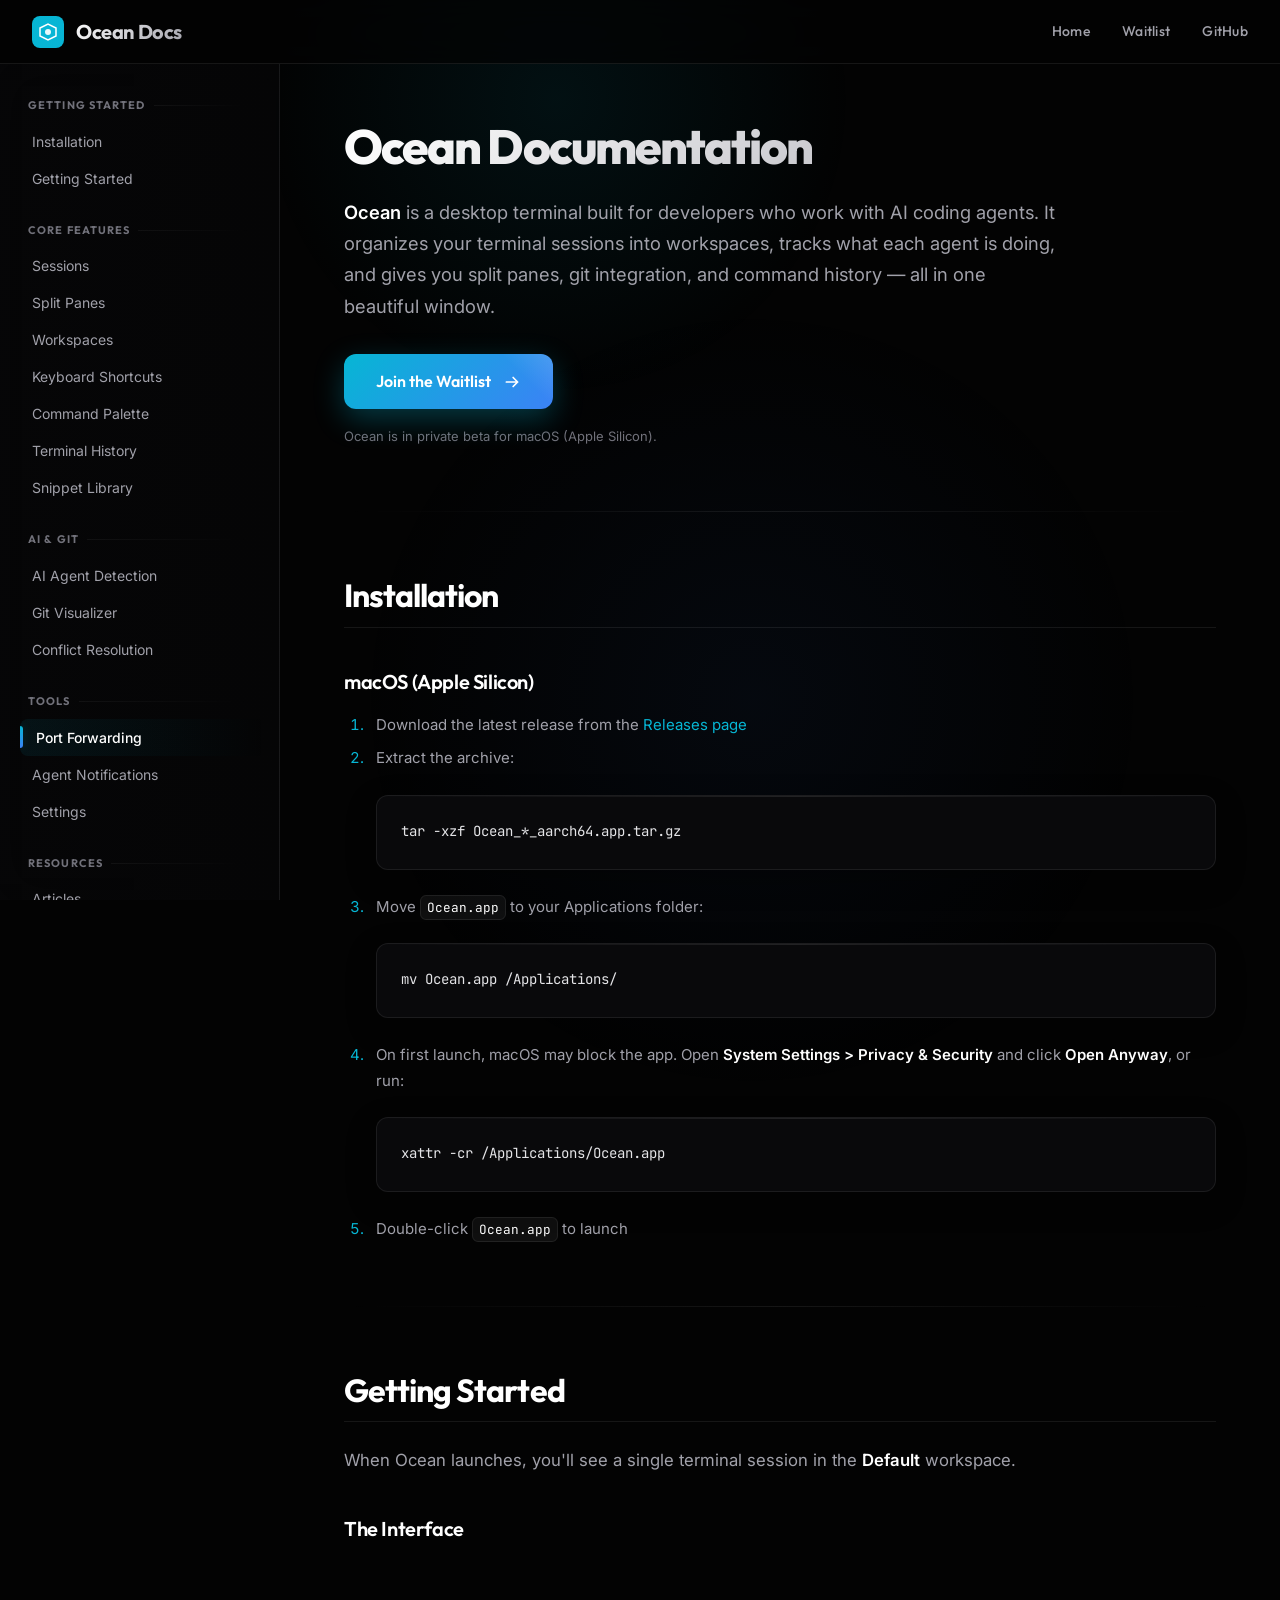
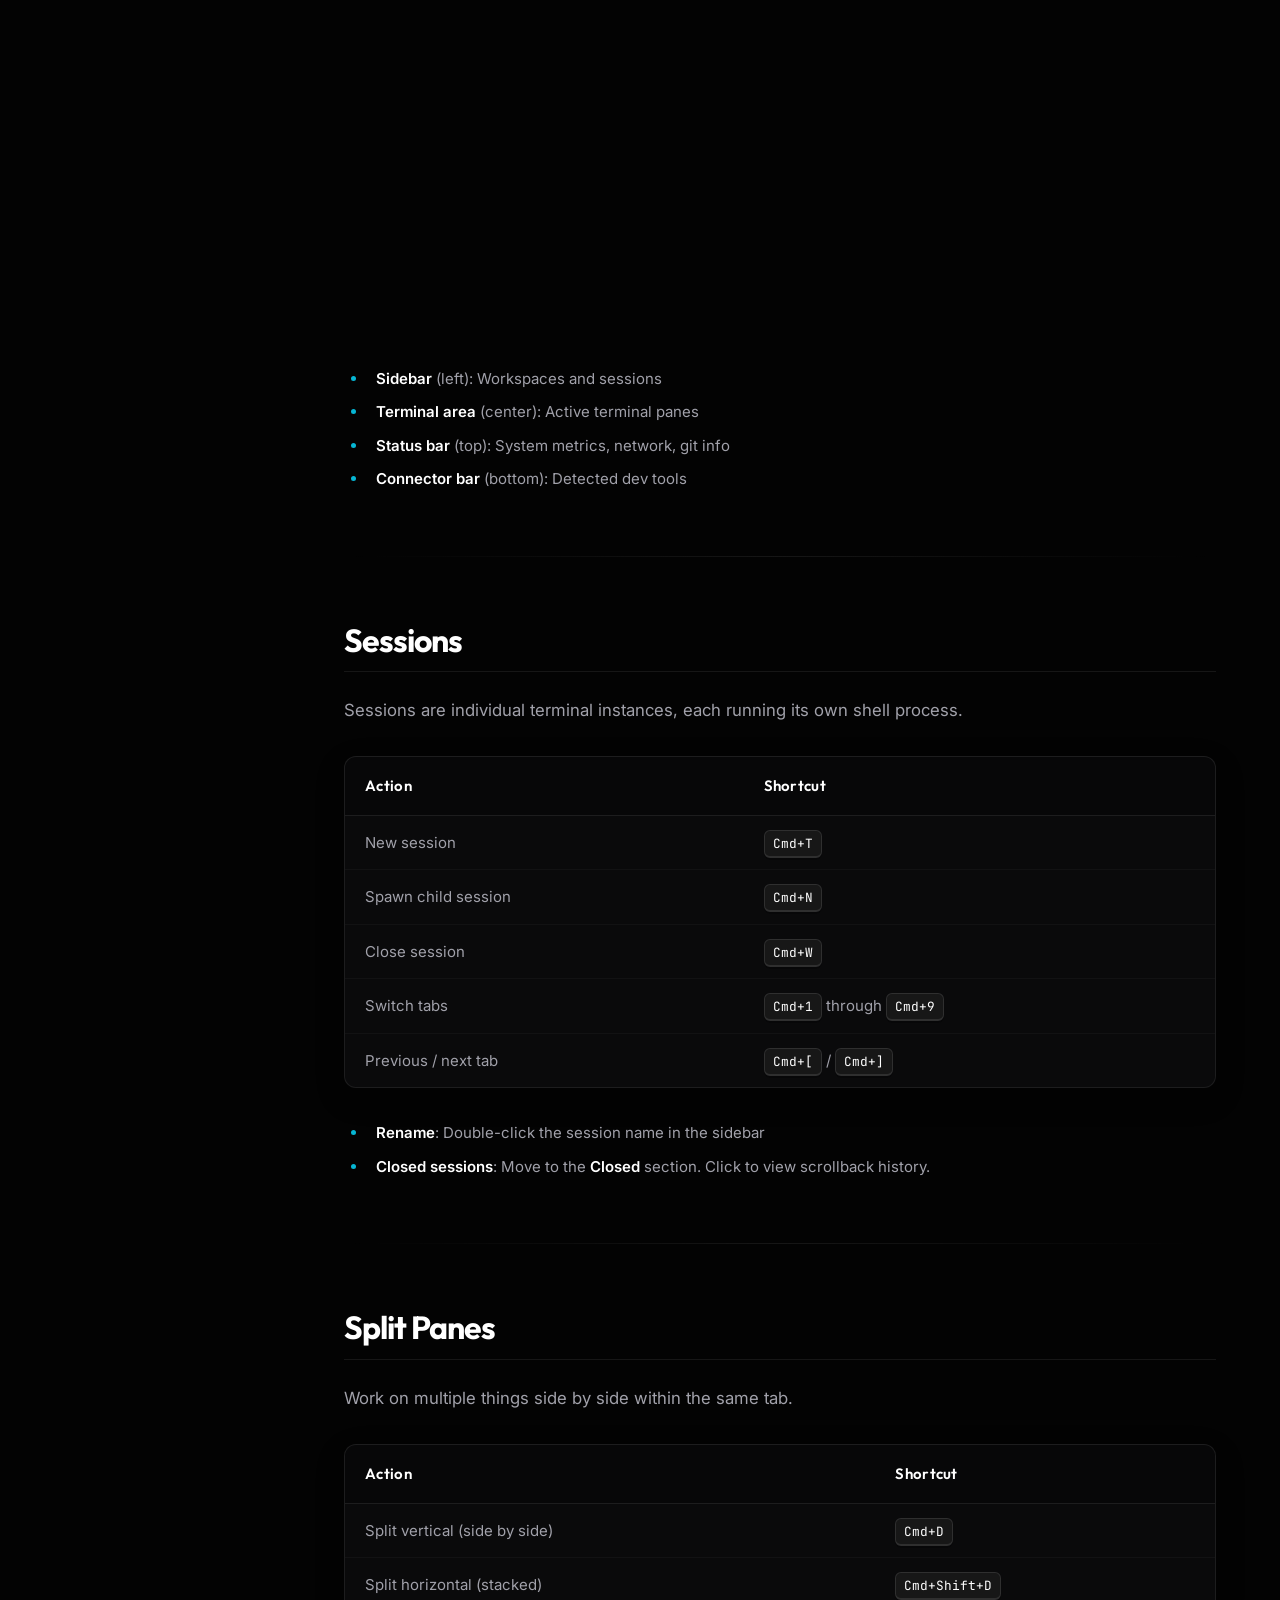
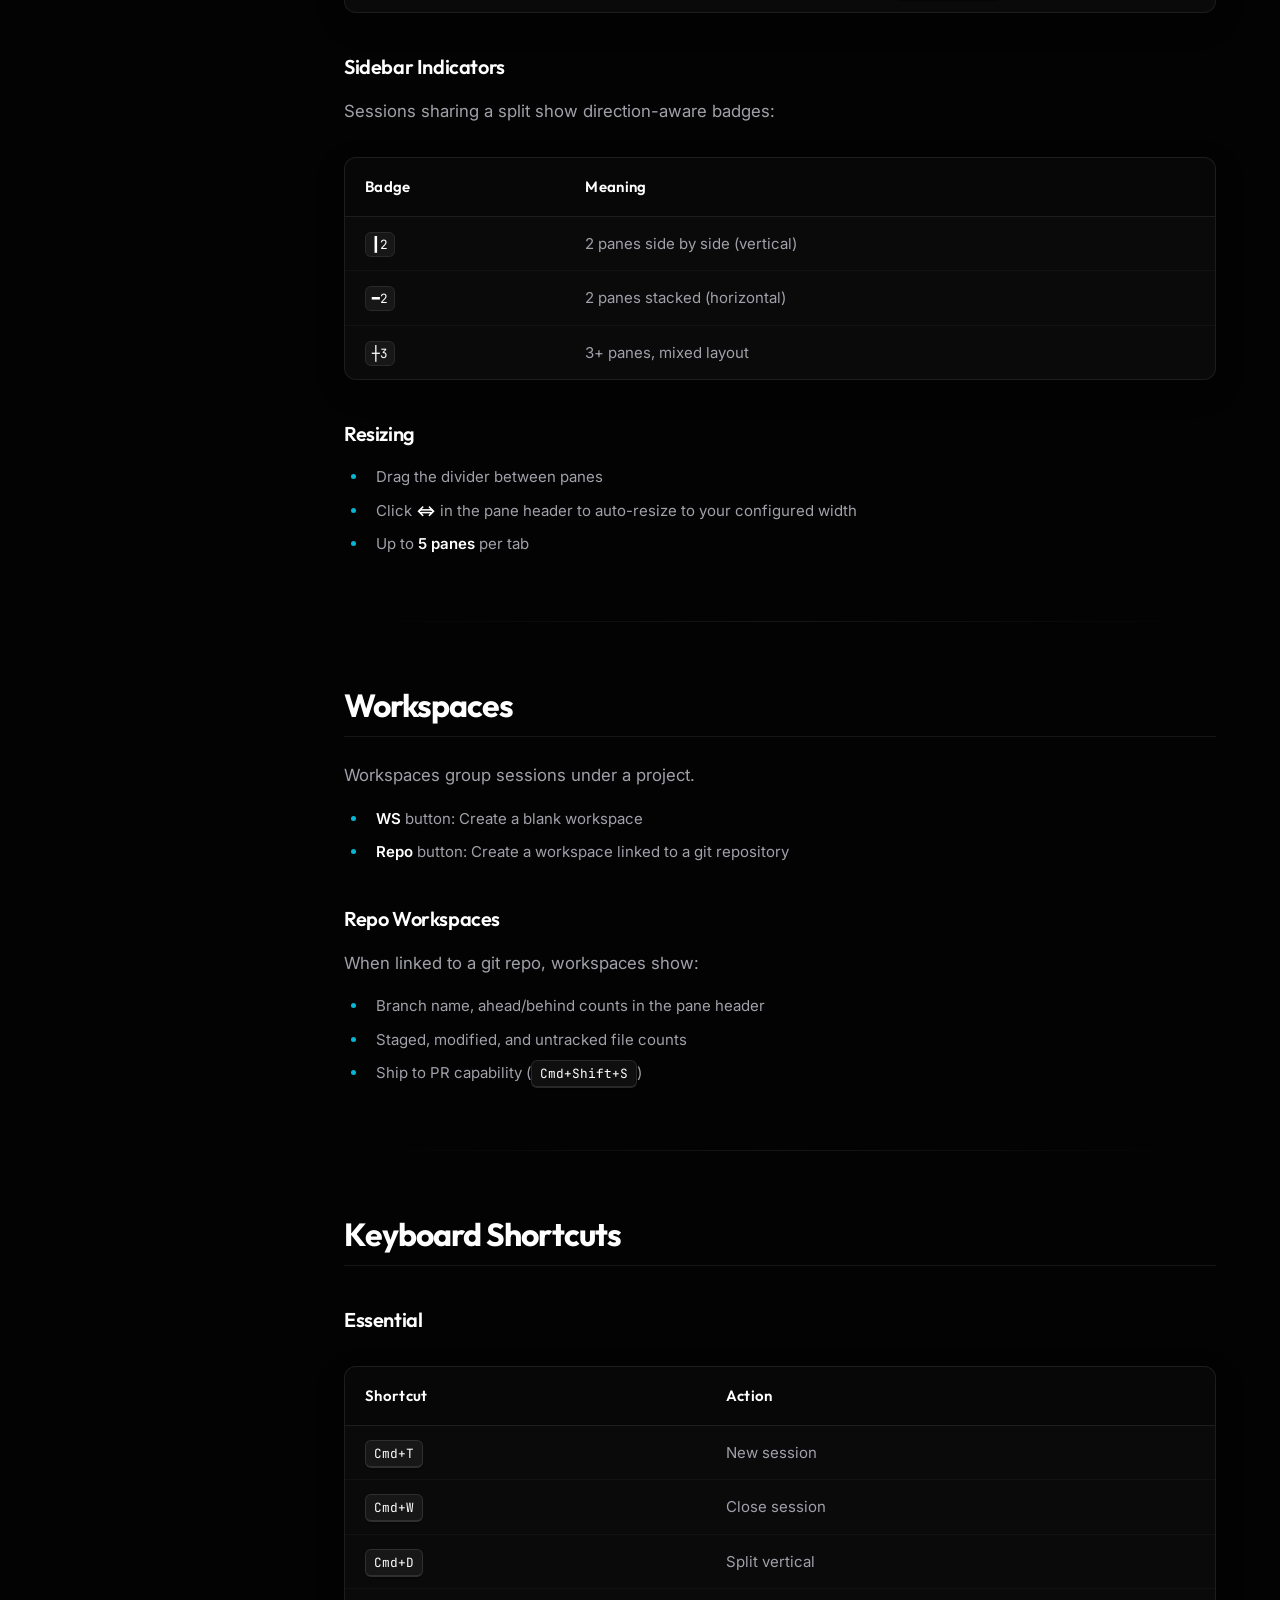
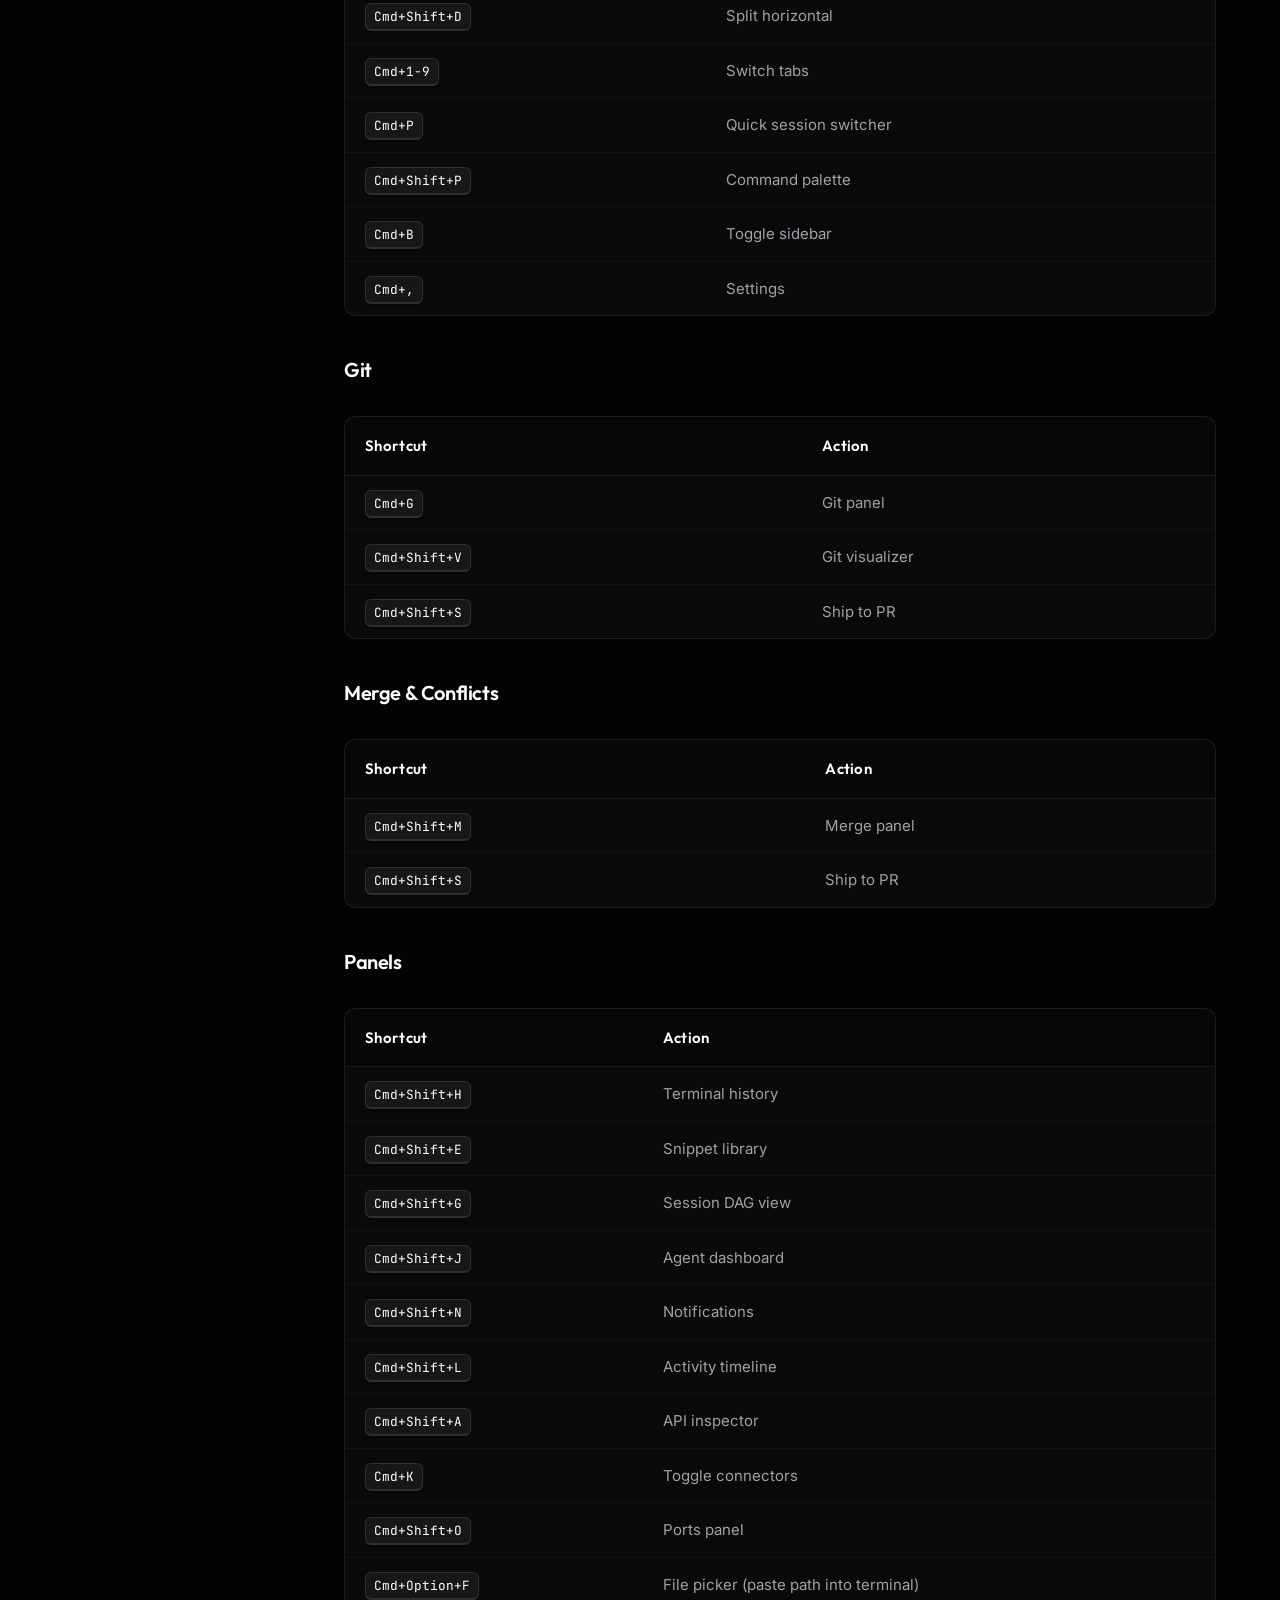
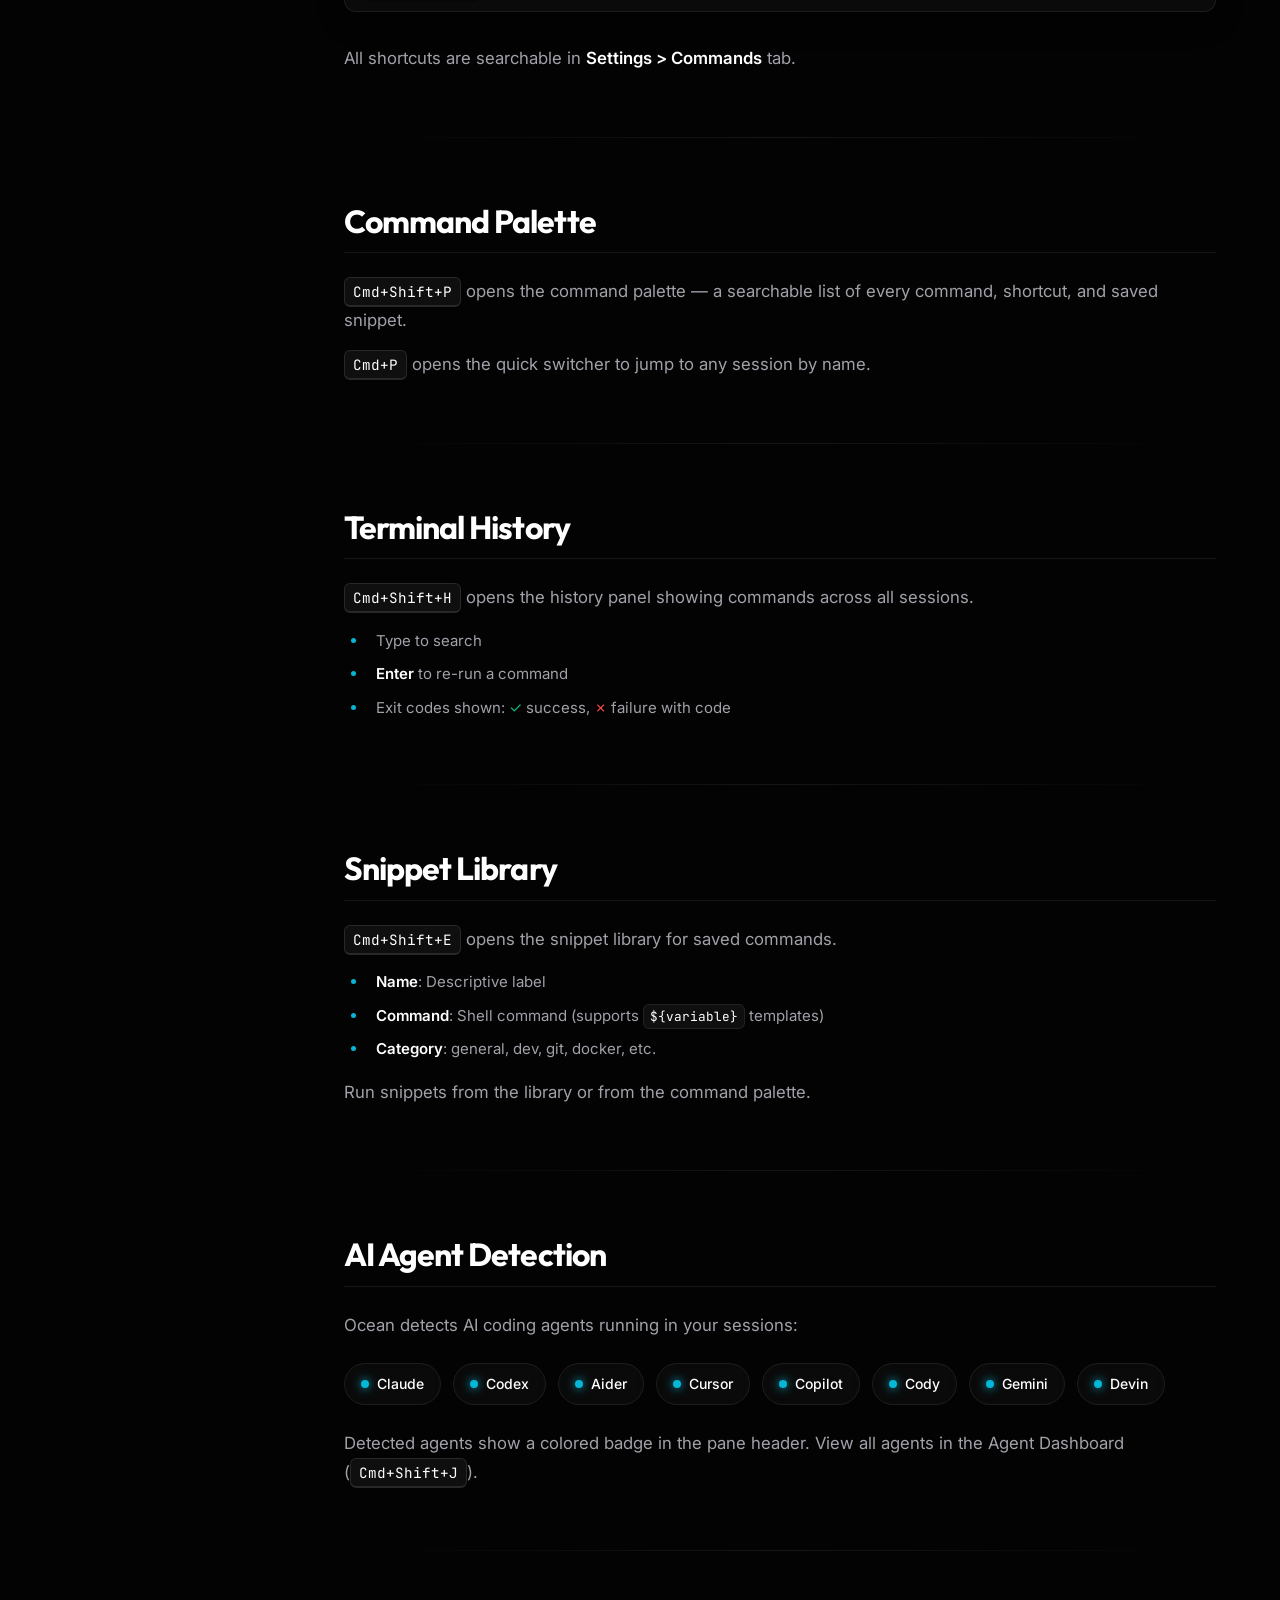
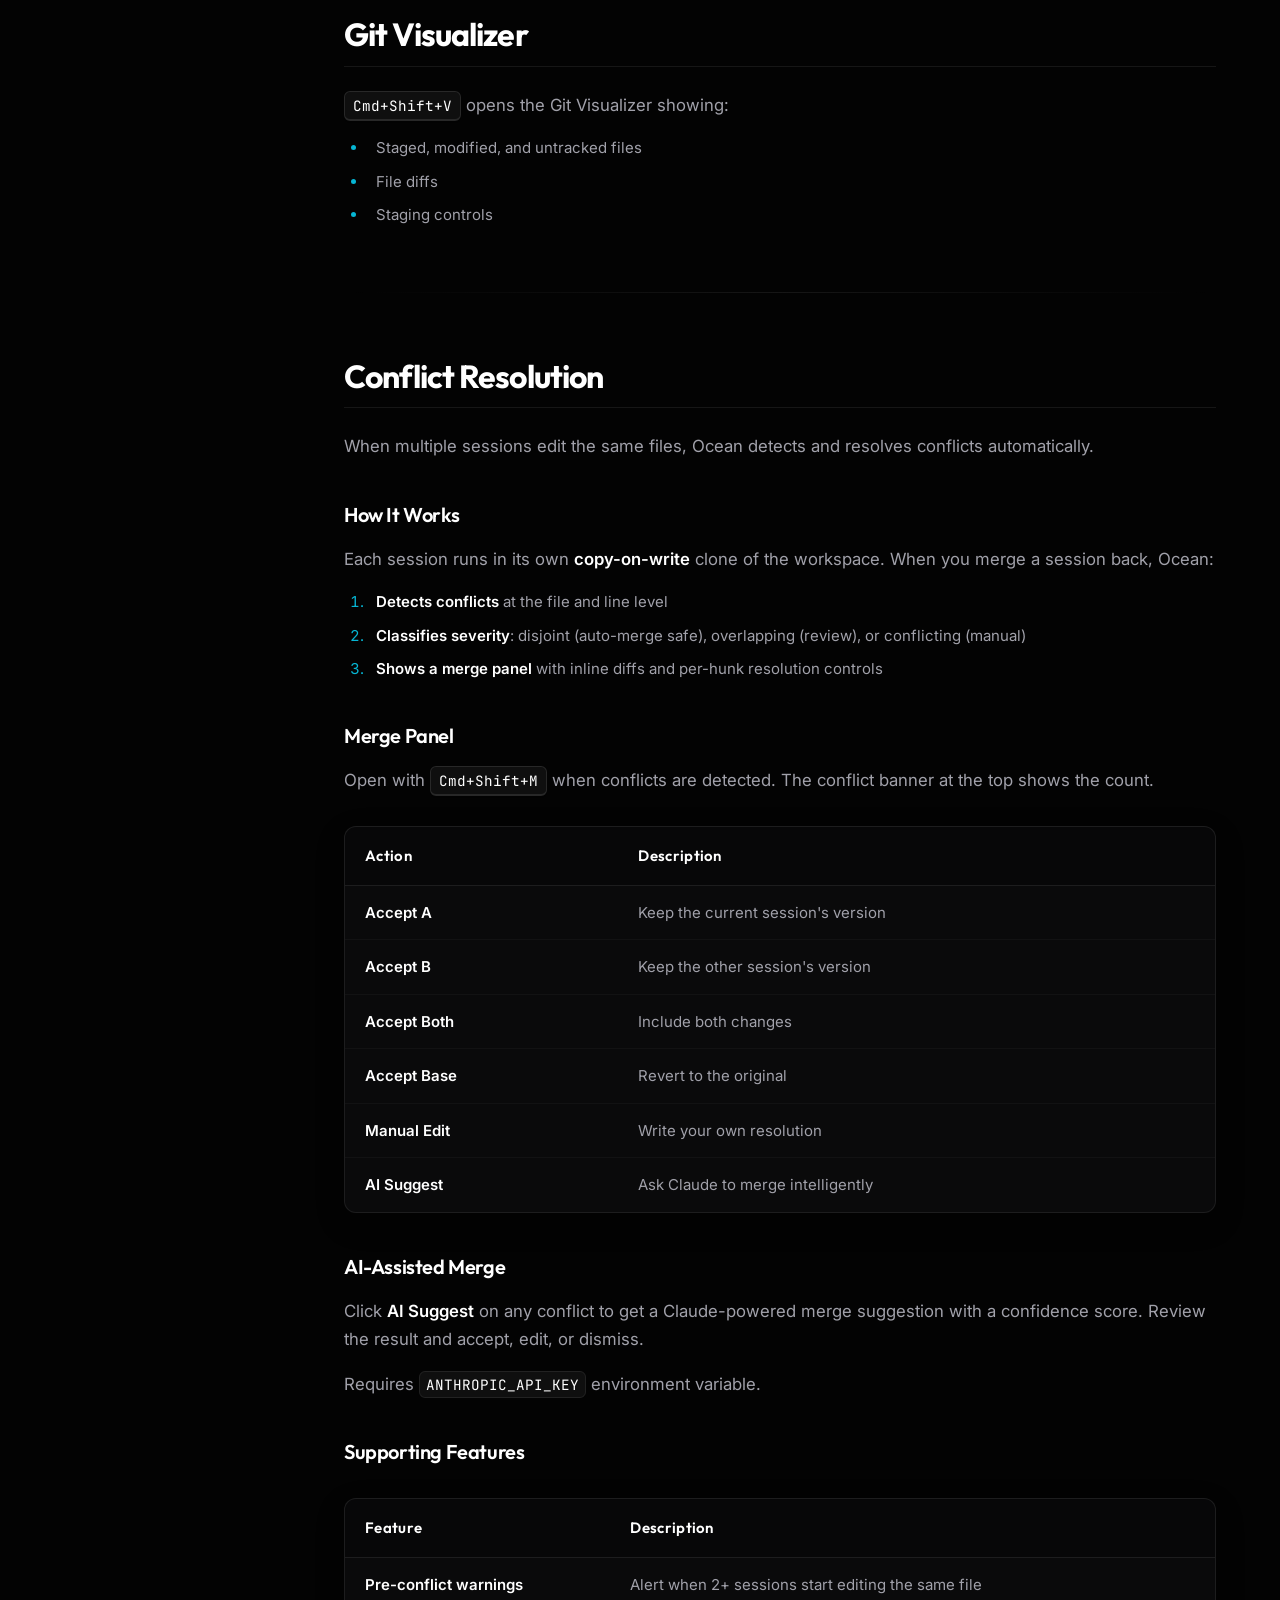
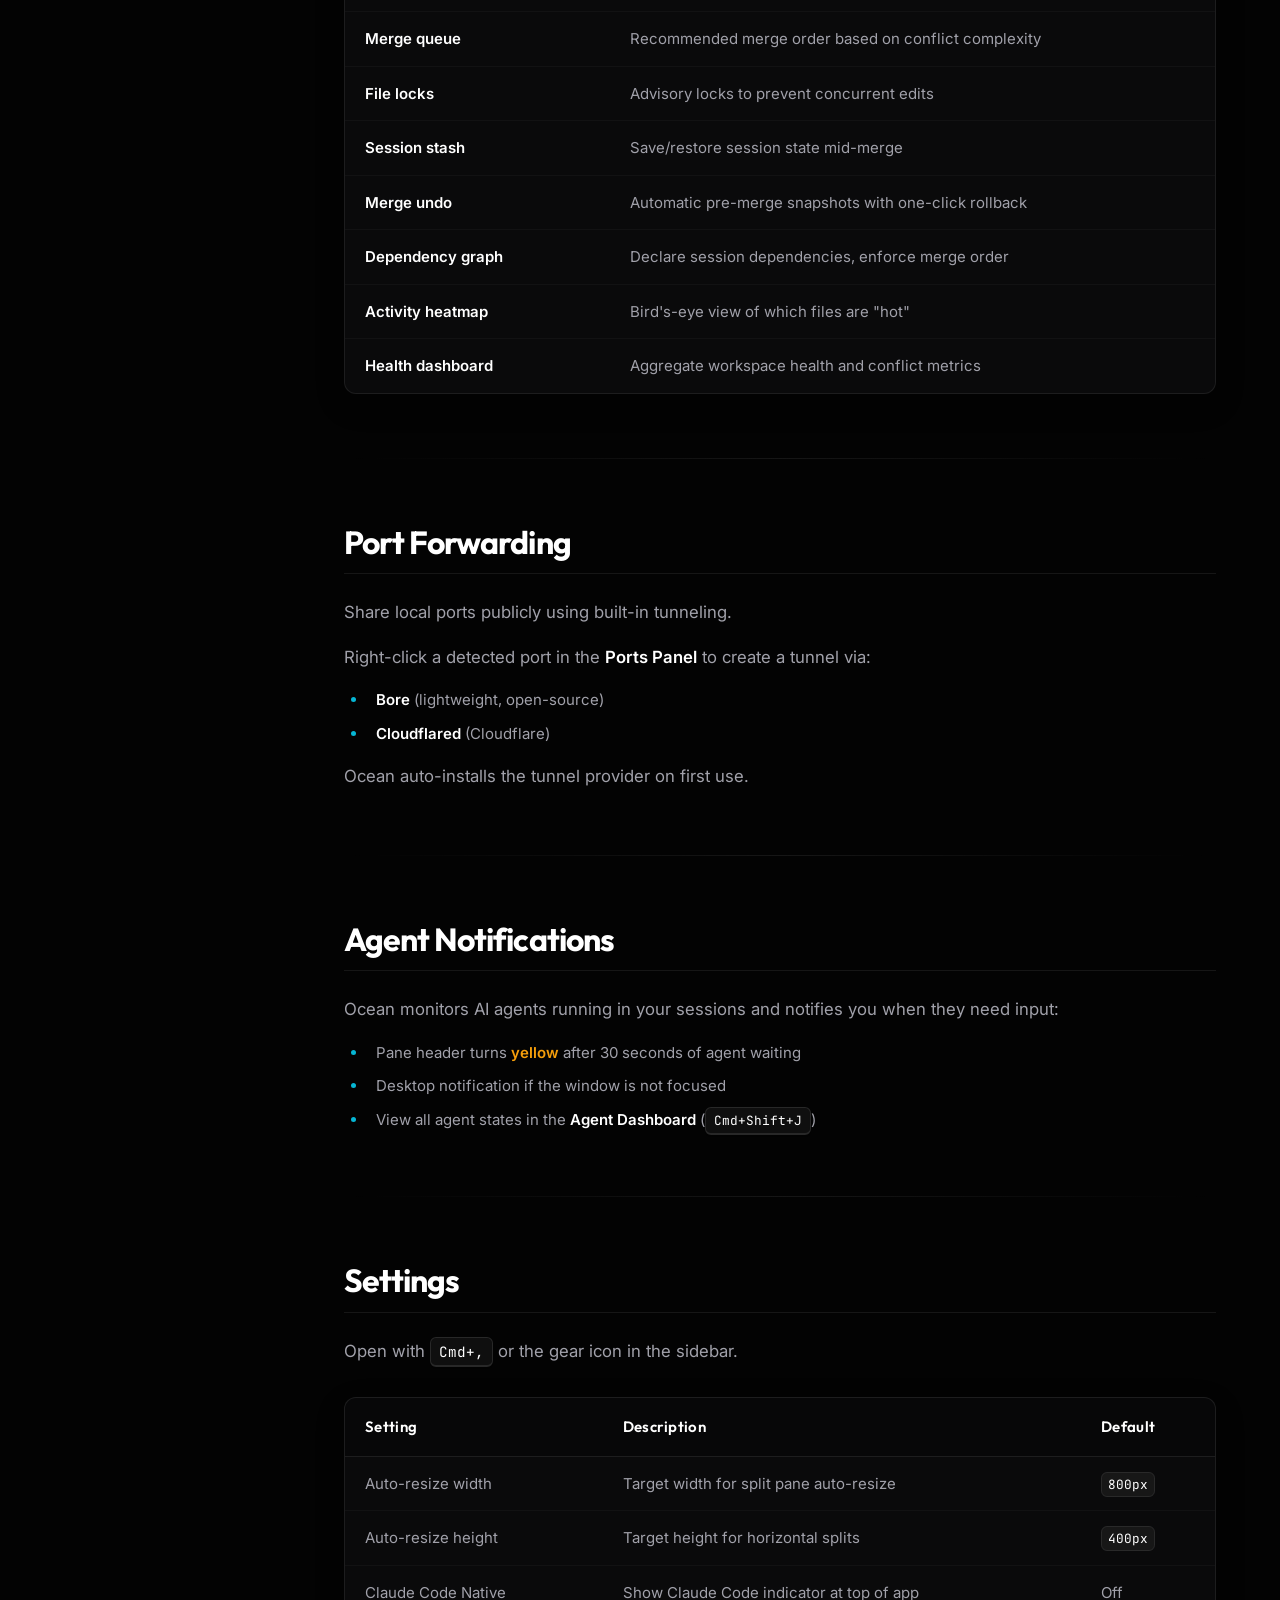
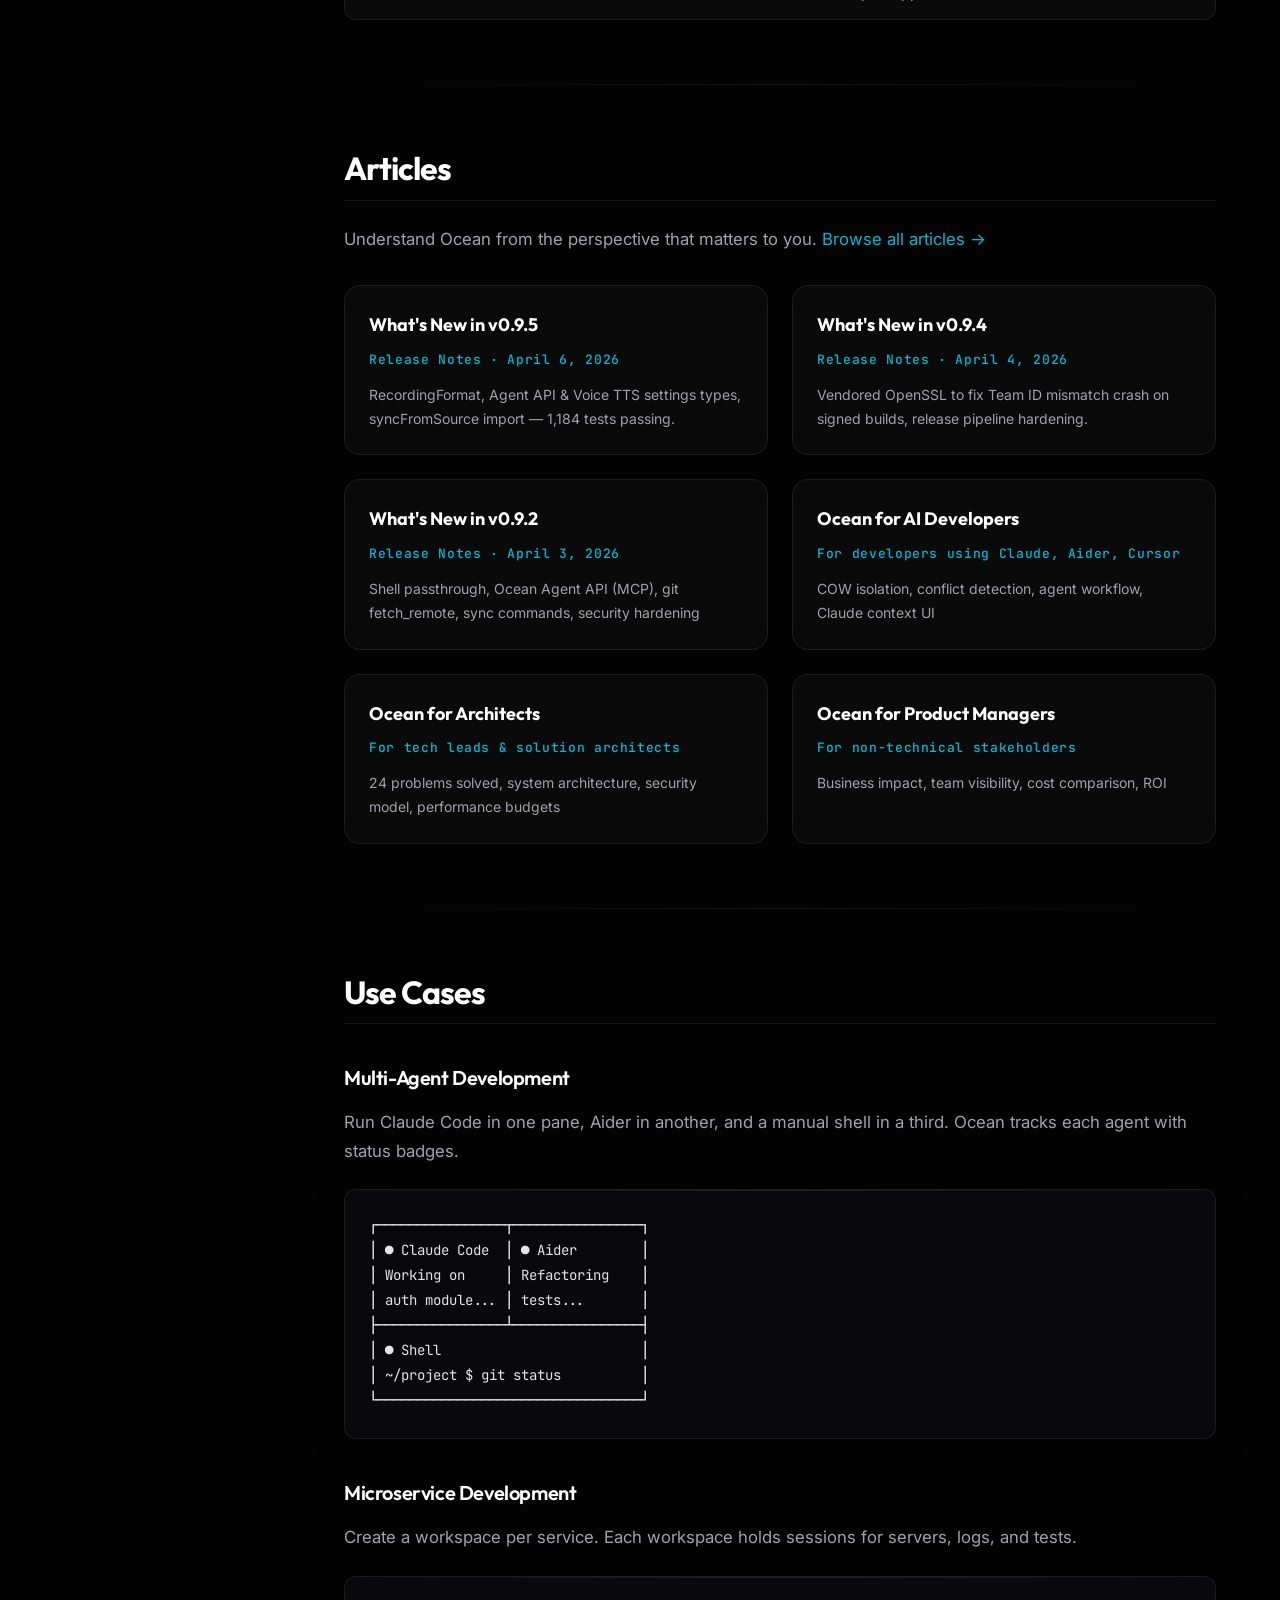
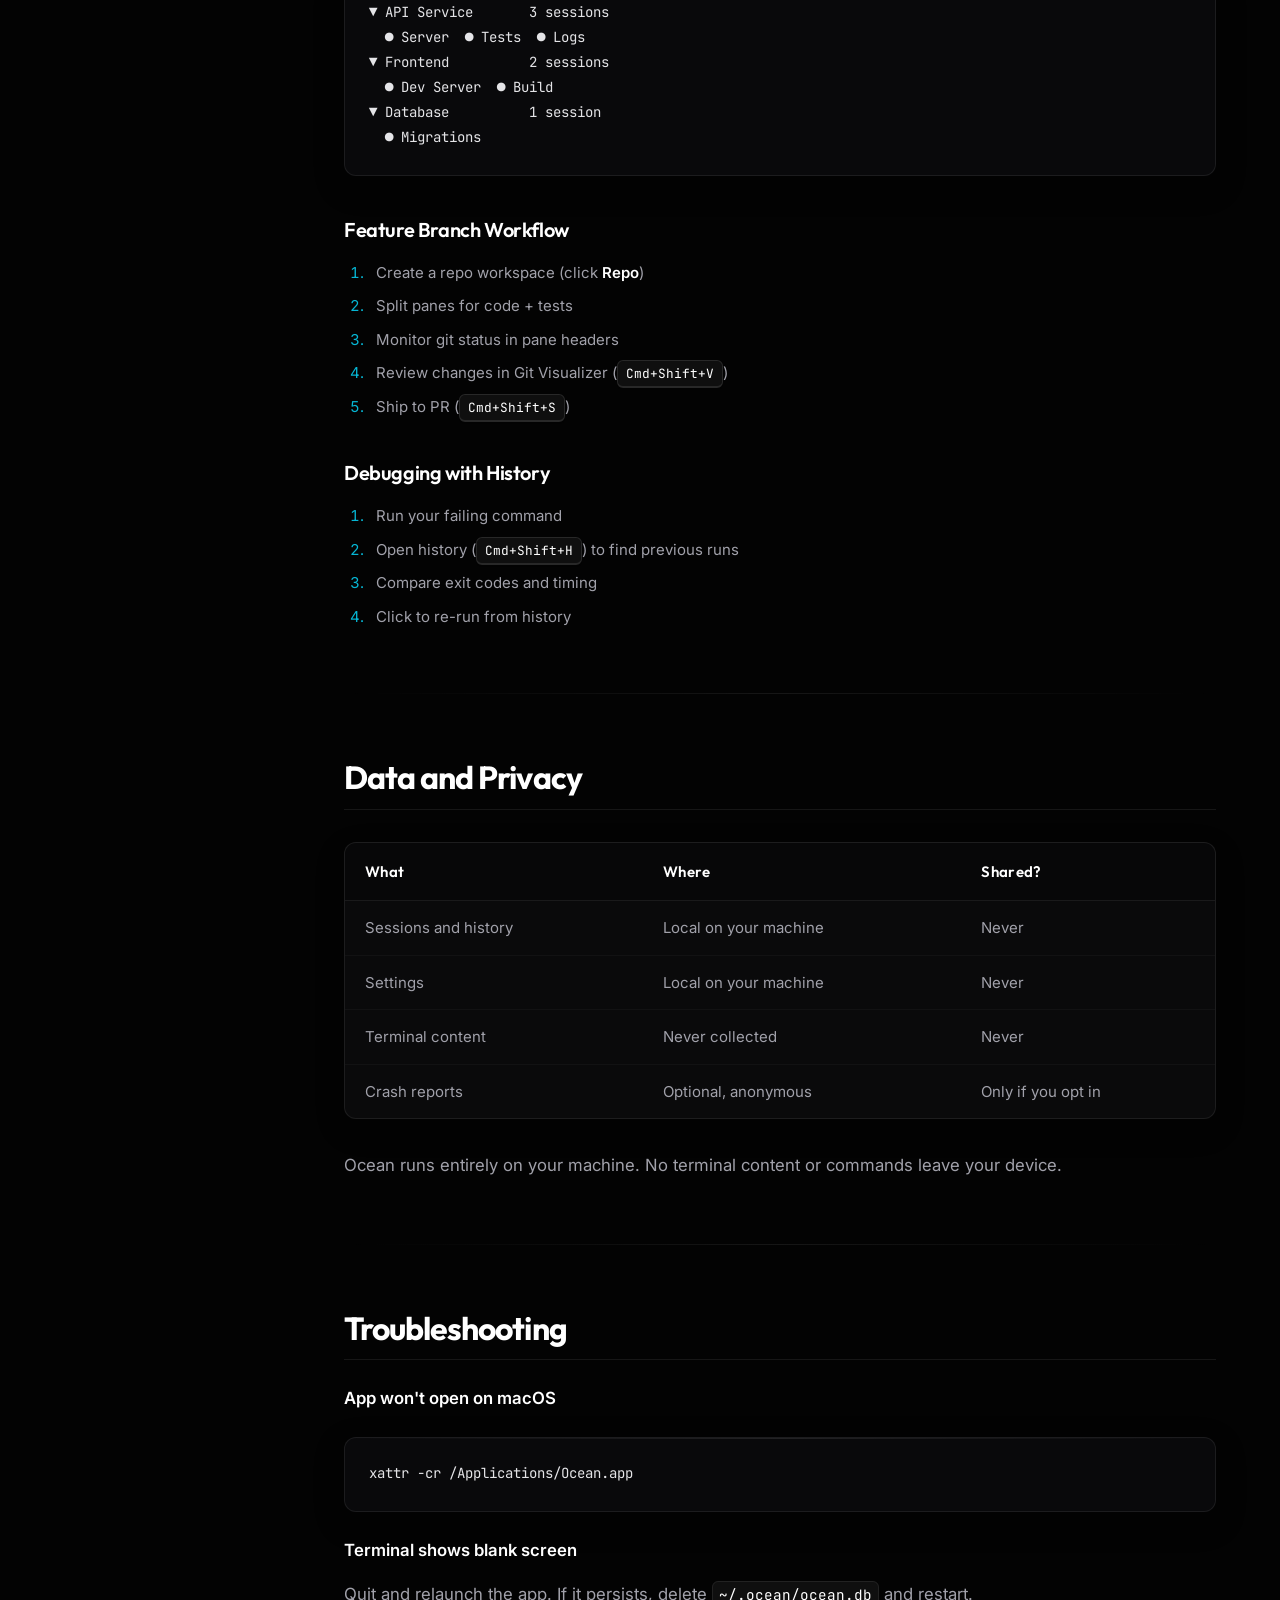
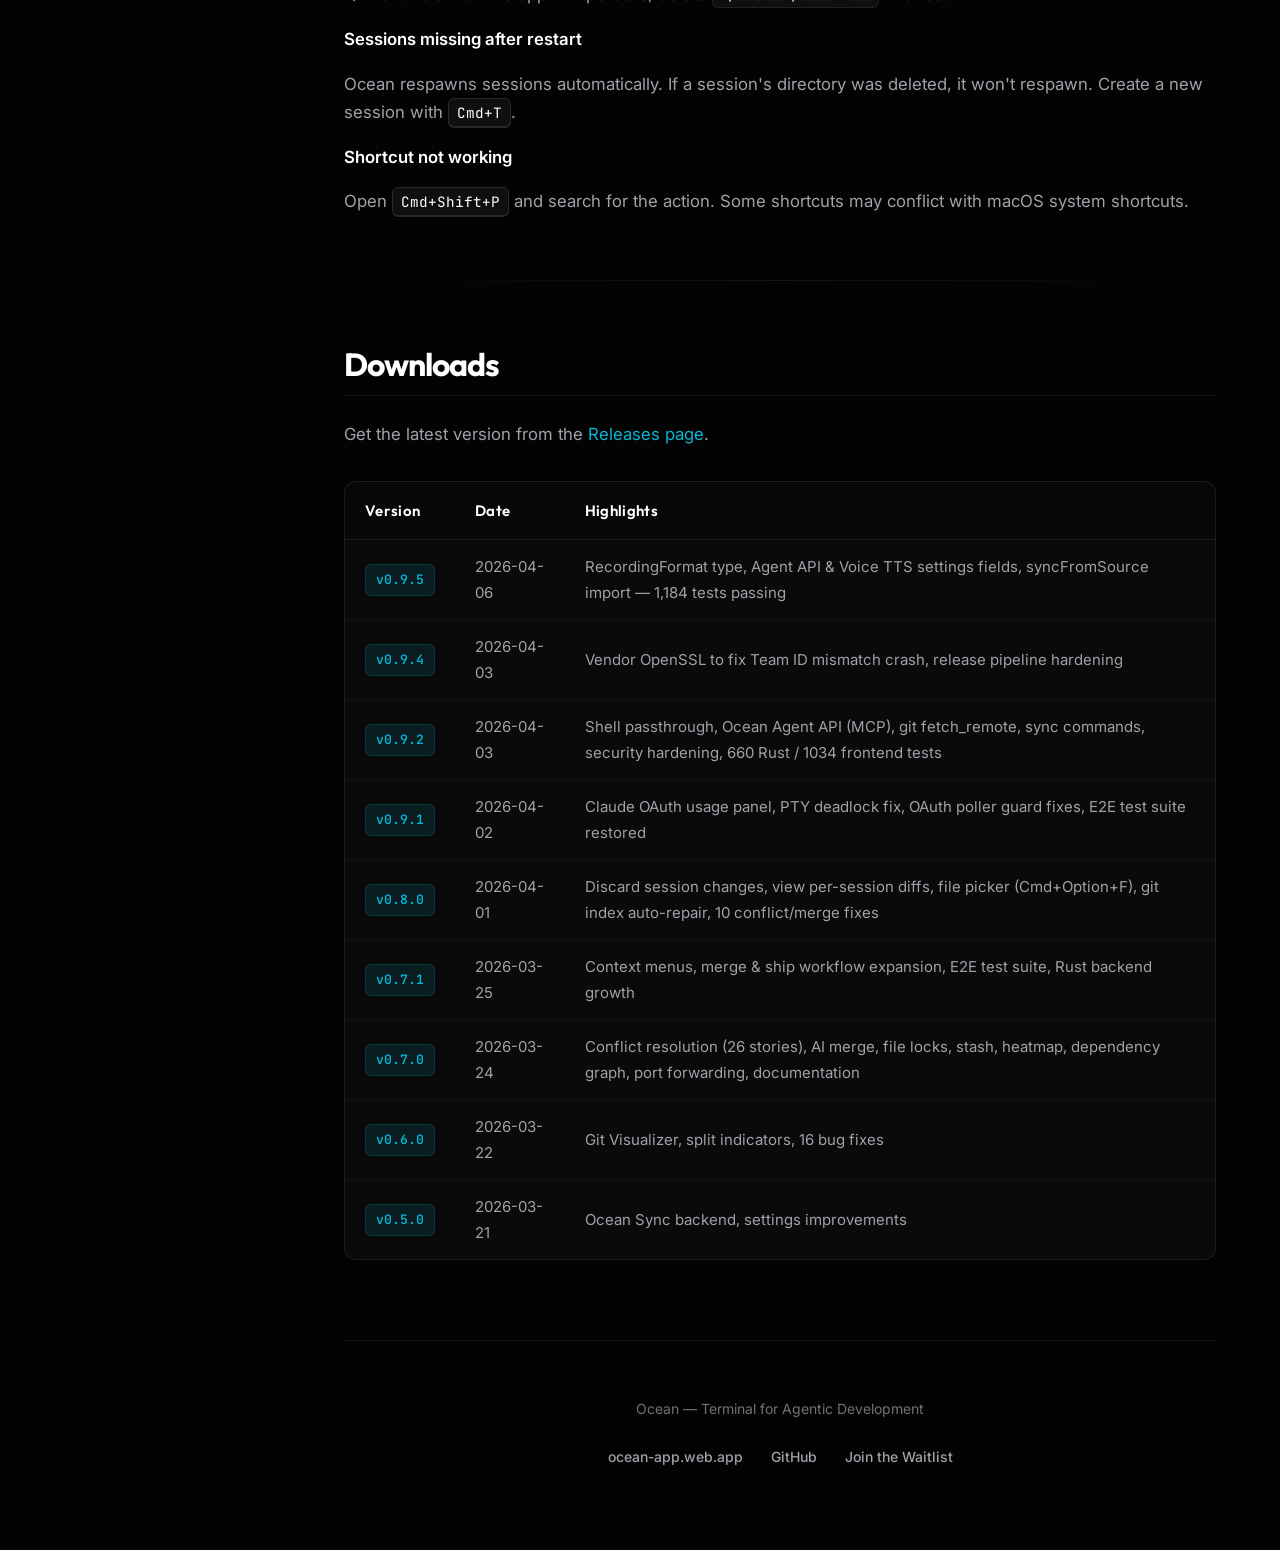
==== commit 0b2b5947: "feat: add copy-to-clipboard functionality to code blocks" ====
--- a/ocean-doc/index.html
+++ b/ocean-doc/index.html
@@ -464,6 +464,41 @@
       padding: 0;
       font-size: 14px;
       color: #e4e4e7;
+    }
+
+    .copy-btn {
+      position: absolute;
+      top: 12px;
+      right: 12px;
+      background: rgba(255, 255, 255, 0.05);
+      border: 1px solid var(--border);
+      border-radius: 6px;
+      color: var(--muted);
+      padding: 6px 8px;
+      font-family: var(--font-sans);
+      font-size: 12px;
+      cursor: pointer;
+      display: flex;
+      align-items: center;
+      gap: 6px;
+      transition: all 0.2s;
+      opacity: 0;
+      backdrop-filter: blur(4px);
+    }
+
+    pre:hover .copy-btn {
+      opacity: 1;
+    }
+
+    .copy-btn:hover {
+      background: rgba(255, 255, 255, 0.1);
+      color: var(--text);
+      border-color: rgba(255, 255, 255, 0.2);
+    }
+
+    .copy-btn svg {
+      width: 14px;
+      height: 14px;
     }
 
     /* ── Tables ──────────────────────────────── */
@@ -1725,6 +1760,29 @@
         const firstLink = document.querySelector('.sidebar a');
         if (firstLink) firstLink.classList.add('active');
       }
+
+      // Add copy buttons to all pre blocks
+      document.querySelectorAll('pre').forEach(pre => {
+        const btn = document.createElement('button');
+        btn.className = 'copy-btn';
+        btn.setAttribute('aria-label', 'Copy code');
+        btn.innerHTML = `<svg viewBox="0 0 24 24" fill="none" stroke="currentColor" stroke-width="2" stroke-linecap="round" stroke-linejoin="round"><rect x="9" y="9" width="13" height="13" rx="2" ry="2"></rect><path d="M5 15H4a2 2 0 0 1-2-2V4a2 2 0 0 1 2-2h9a2 2 0 0 1 2 2v1"></path></svg> <span>Copy</span>`;
+        
+        btn.addEventListener('click', () => {
+          const code = pre.querySelector('code');
+          if (!code) return;
+          
+          navigator.clipboard.writeText(code.innerText).then(() => {
+            const originalHTML = btn.innerHTML;
+            btn.innerHTML = `<svg viewBox="0 0 24 24" fill="none" stroke="#10b981" stroke-width="2" stroke-linecap="round" stroke-linejoin="round"><polyline points="20 6 9 17 4 12"></polyline></svg> <span style="color: #10b981;">Copied!</span>`;
+            setTimeout(() => {
+              btn.innerHTML = originalHTML;
+            }, 2000);
+          });
+        });
+        
+        pre.appendChild(btn);
+      });
     });
   </script>
 </body>
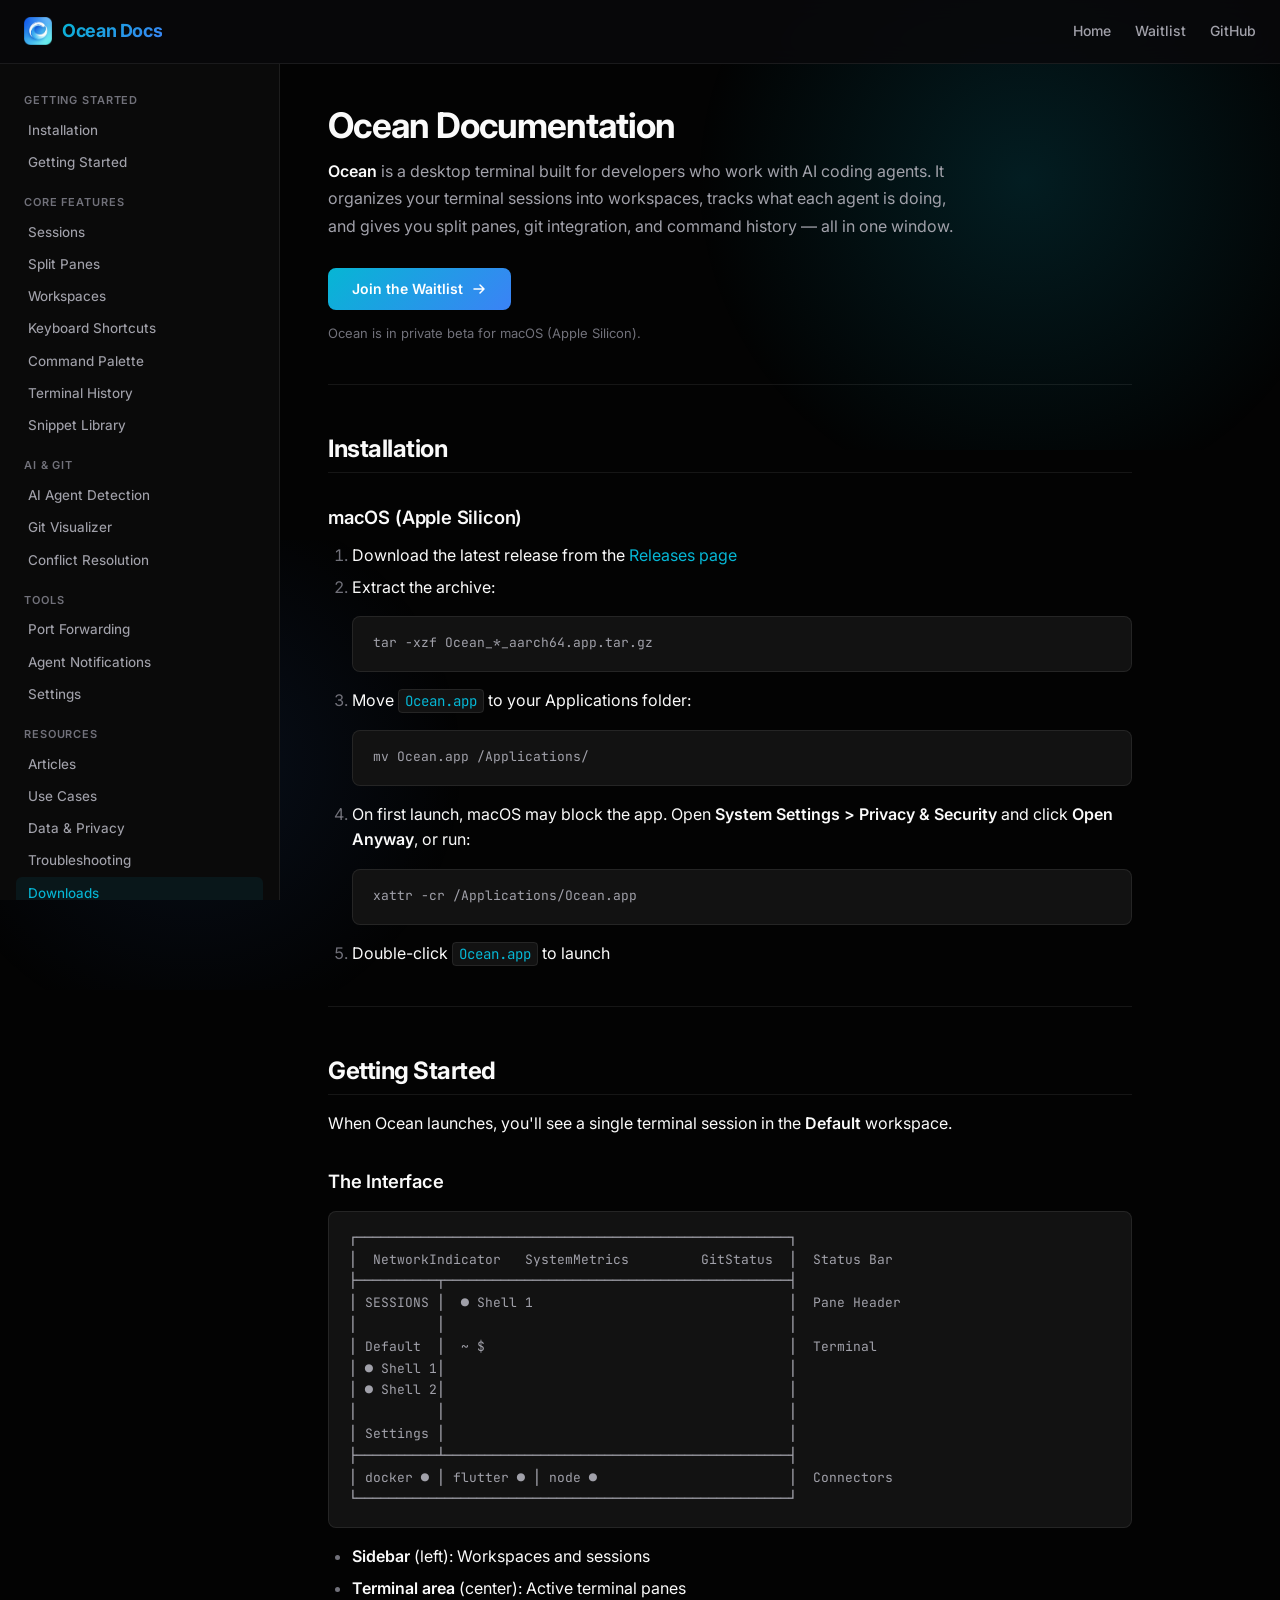
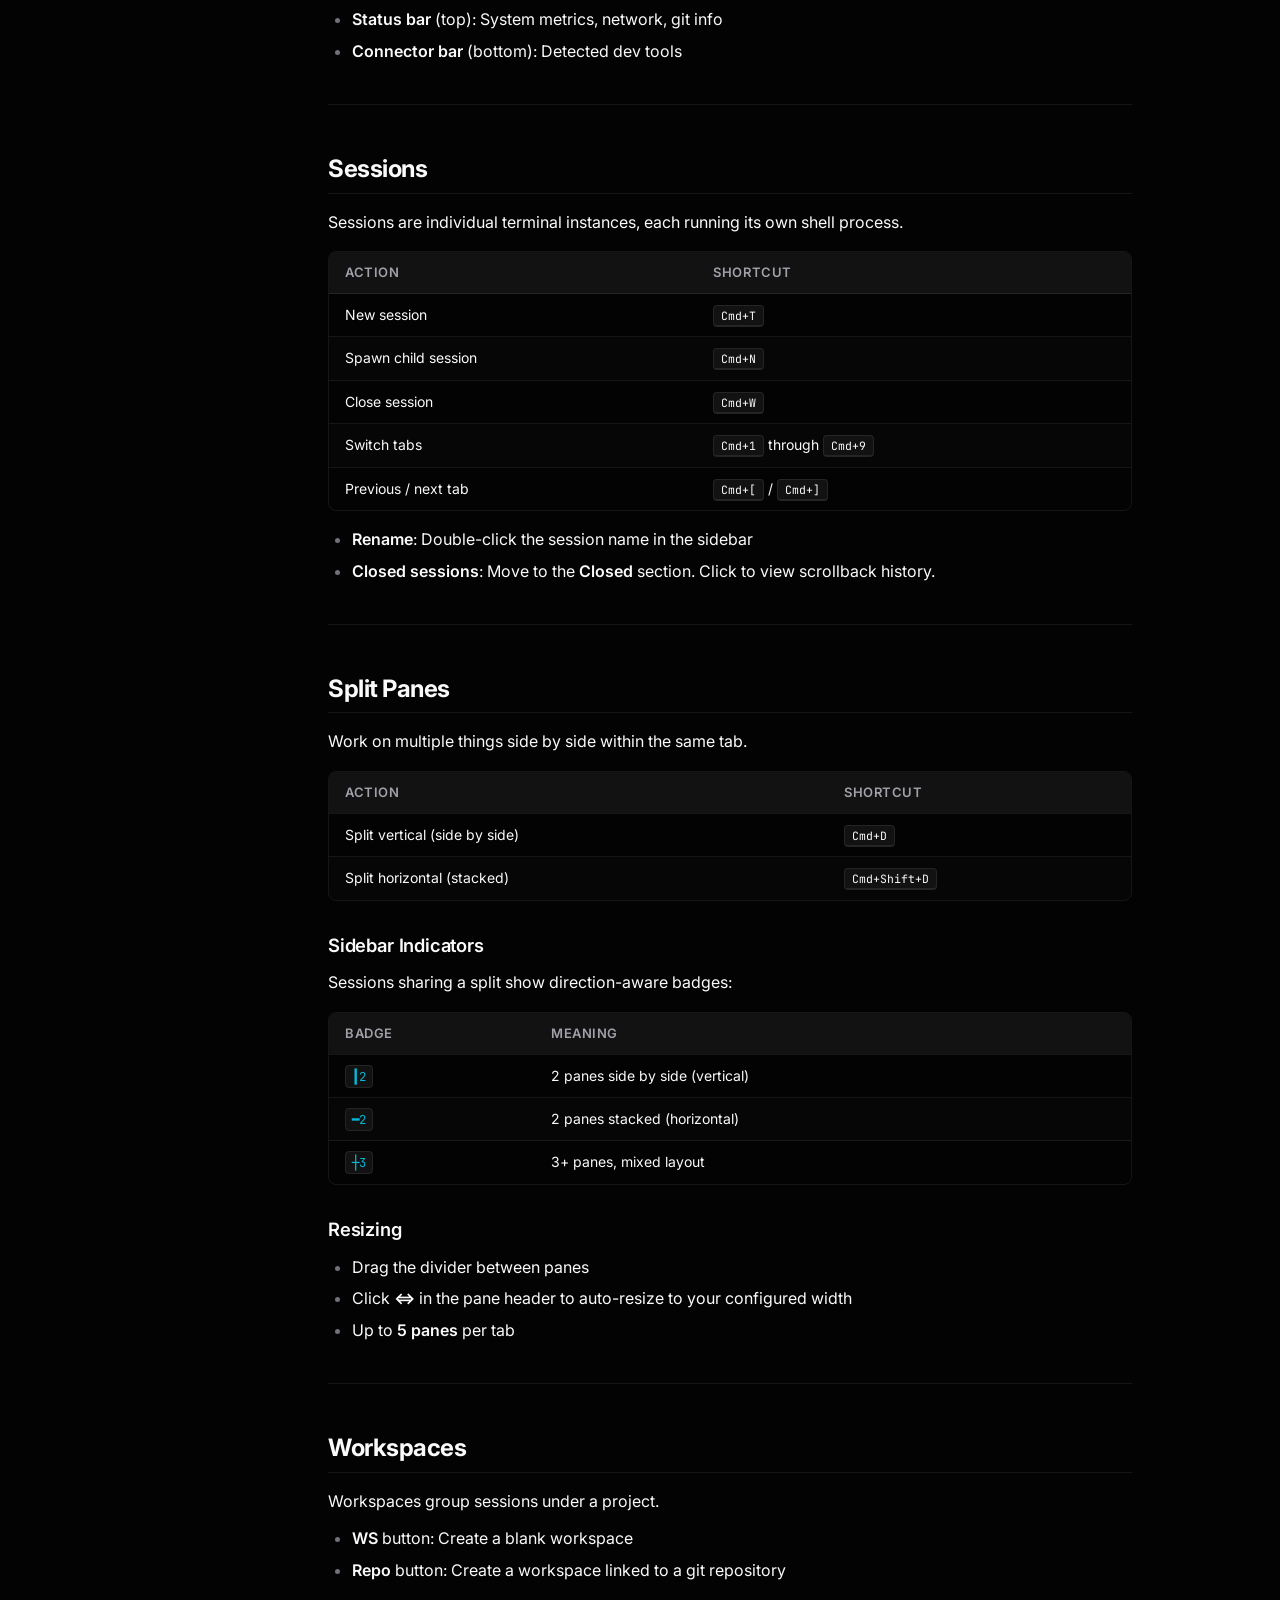
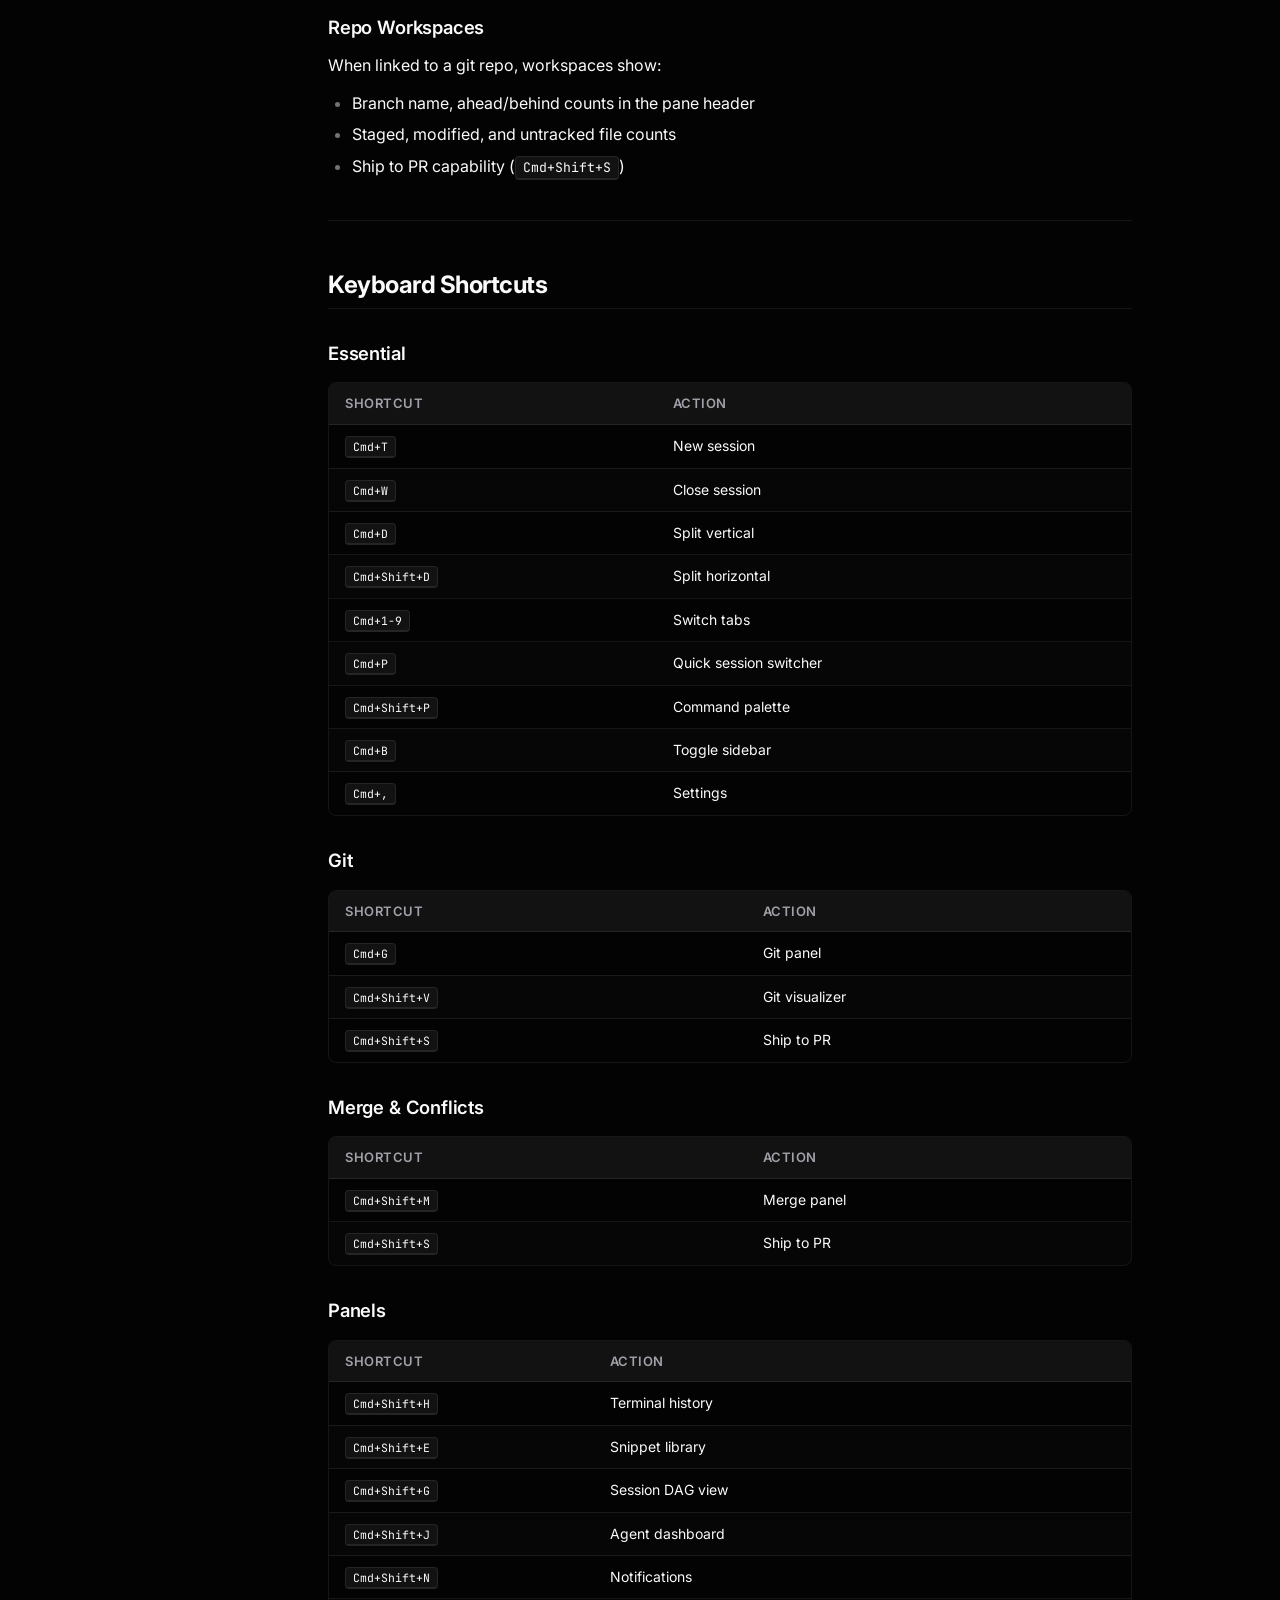
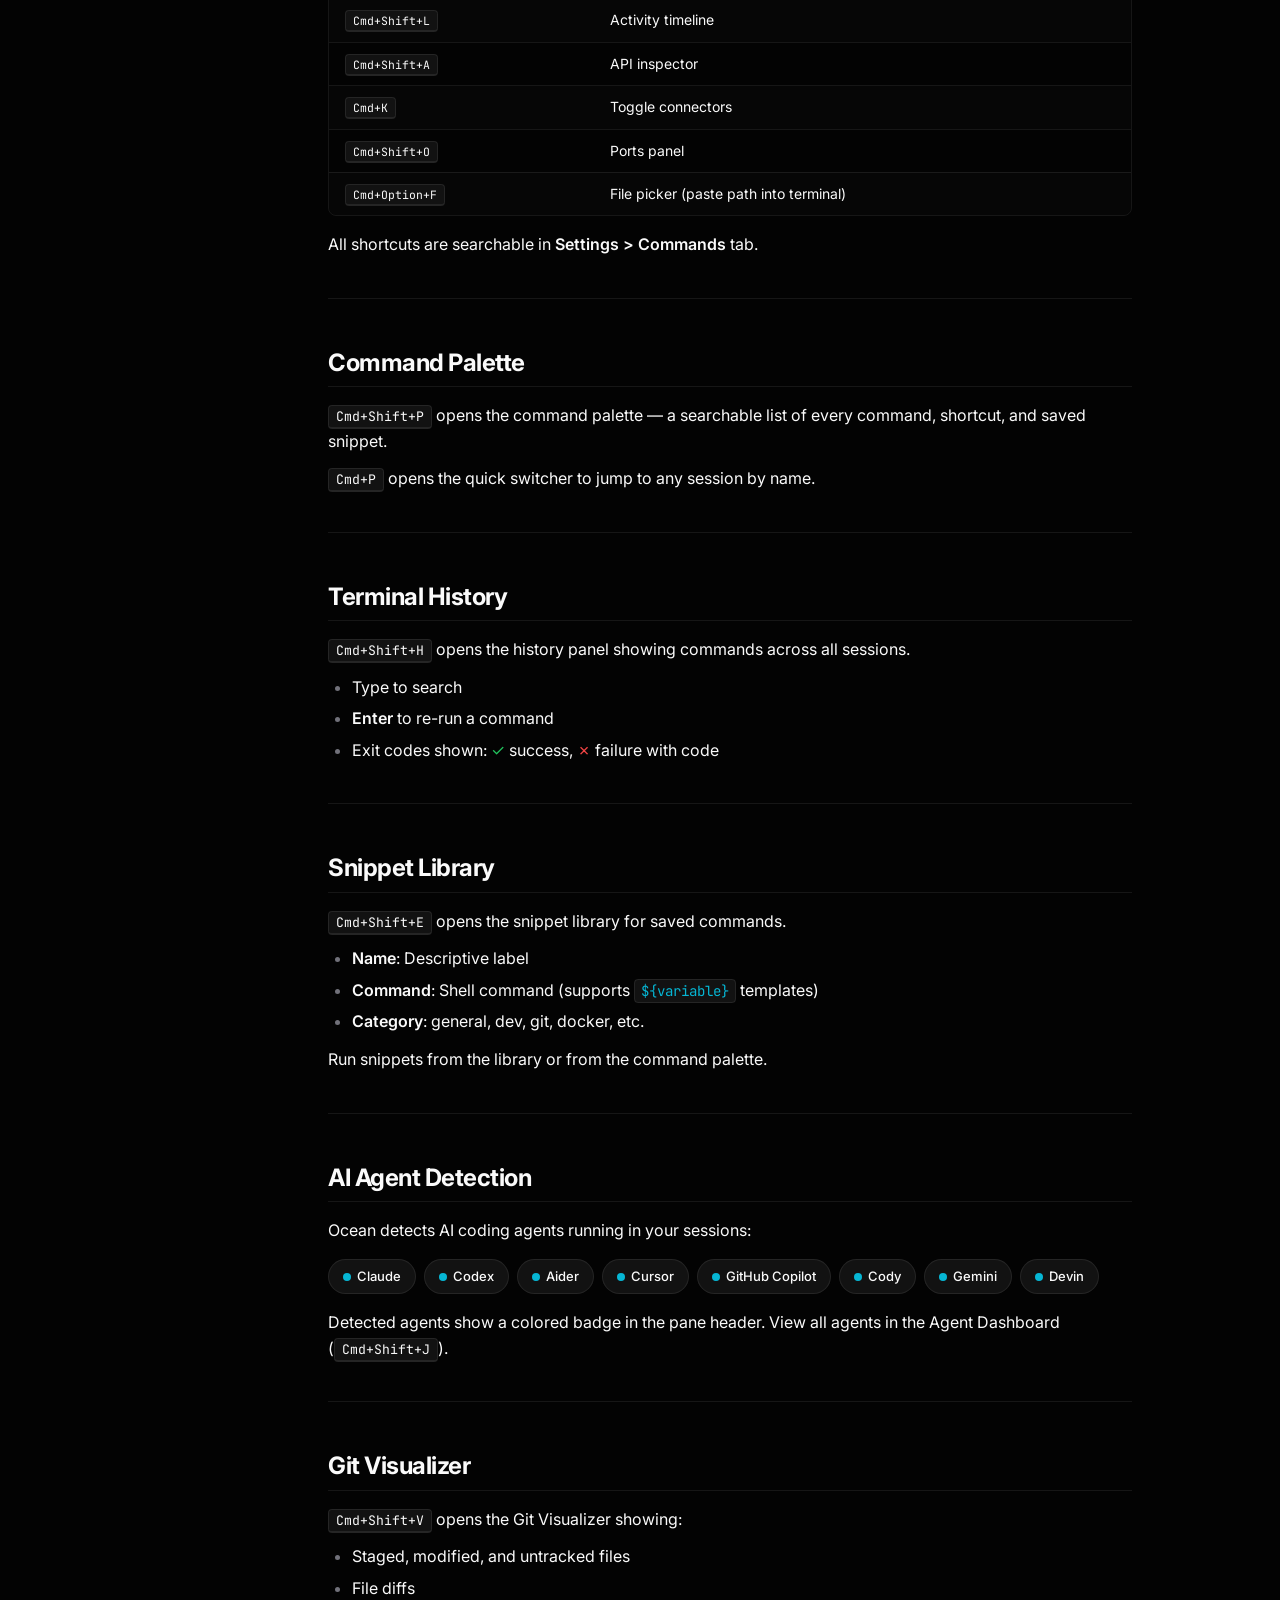
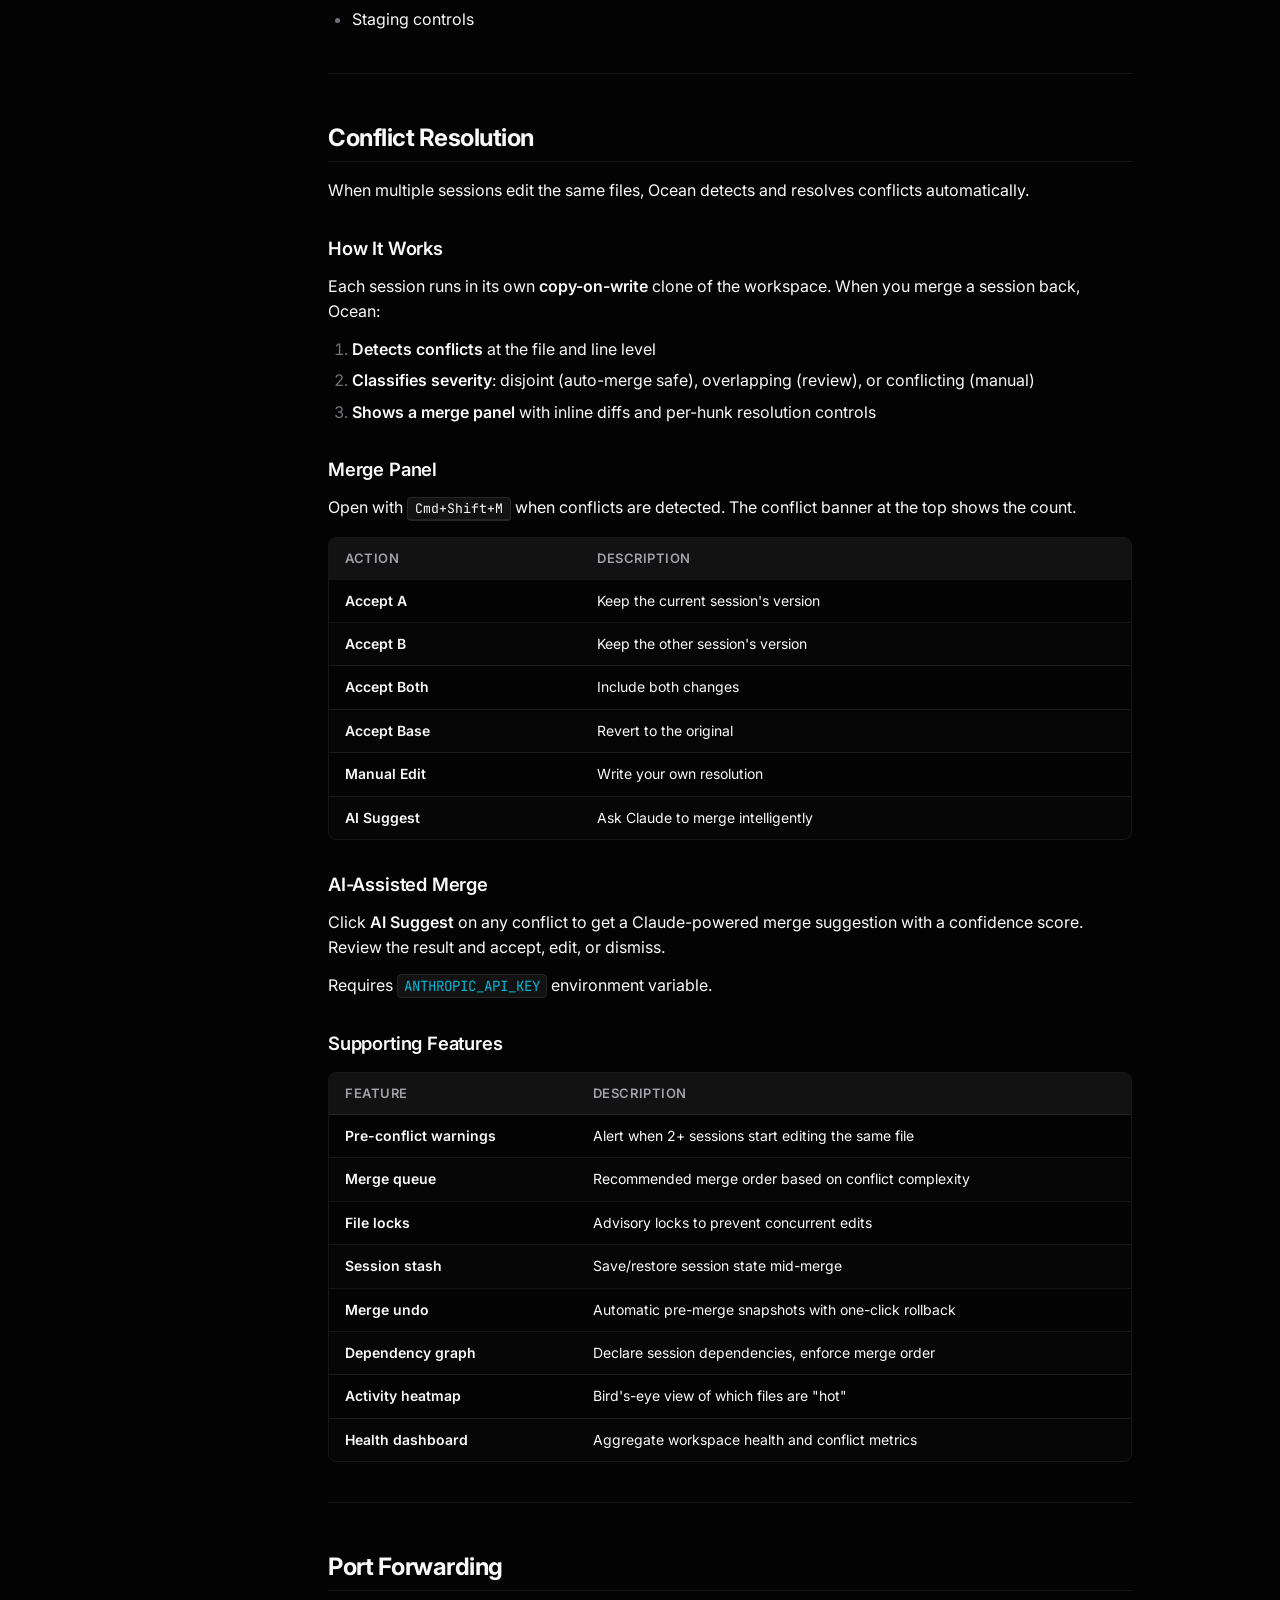
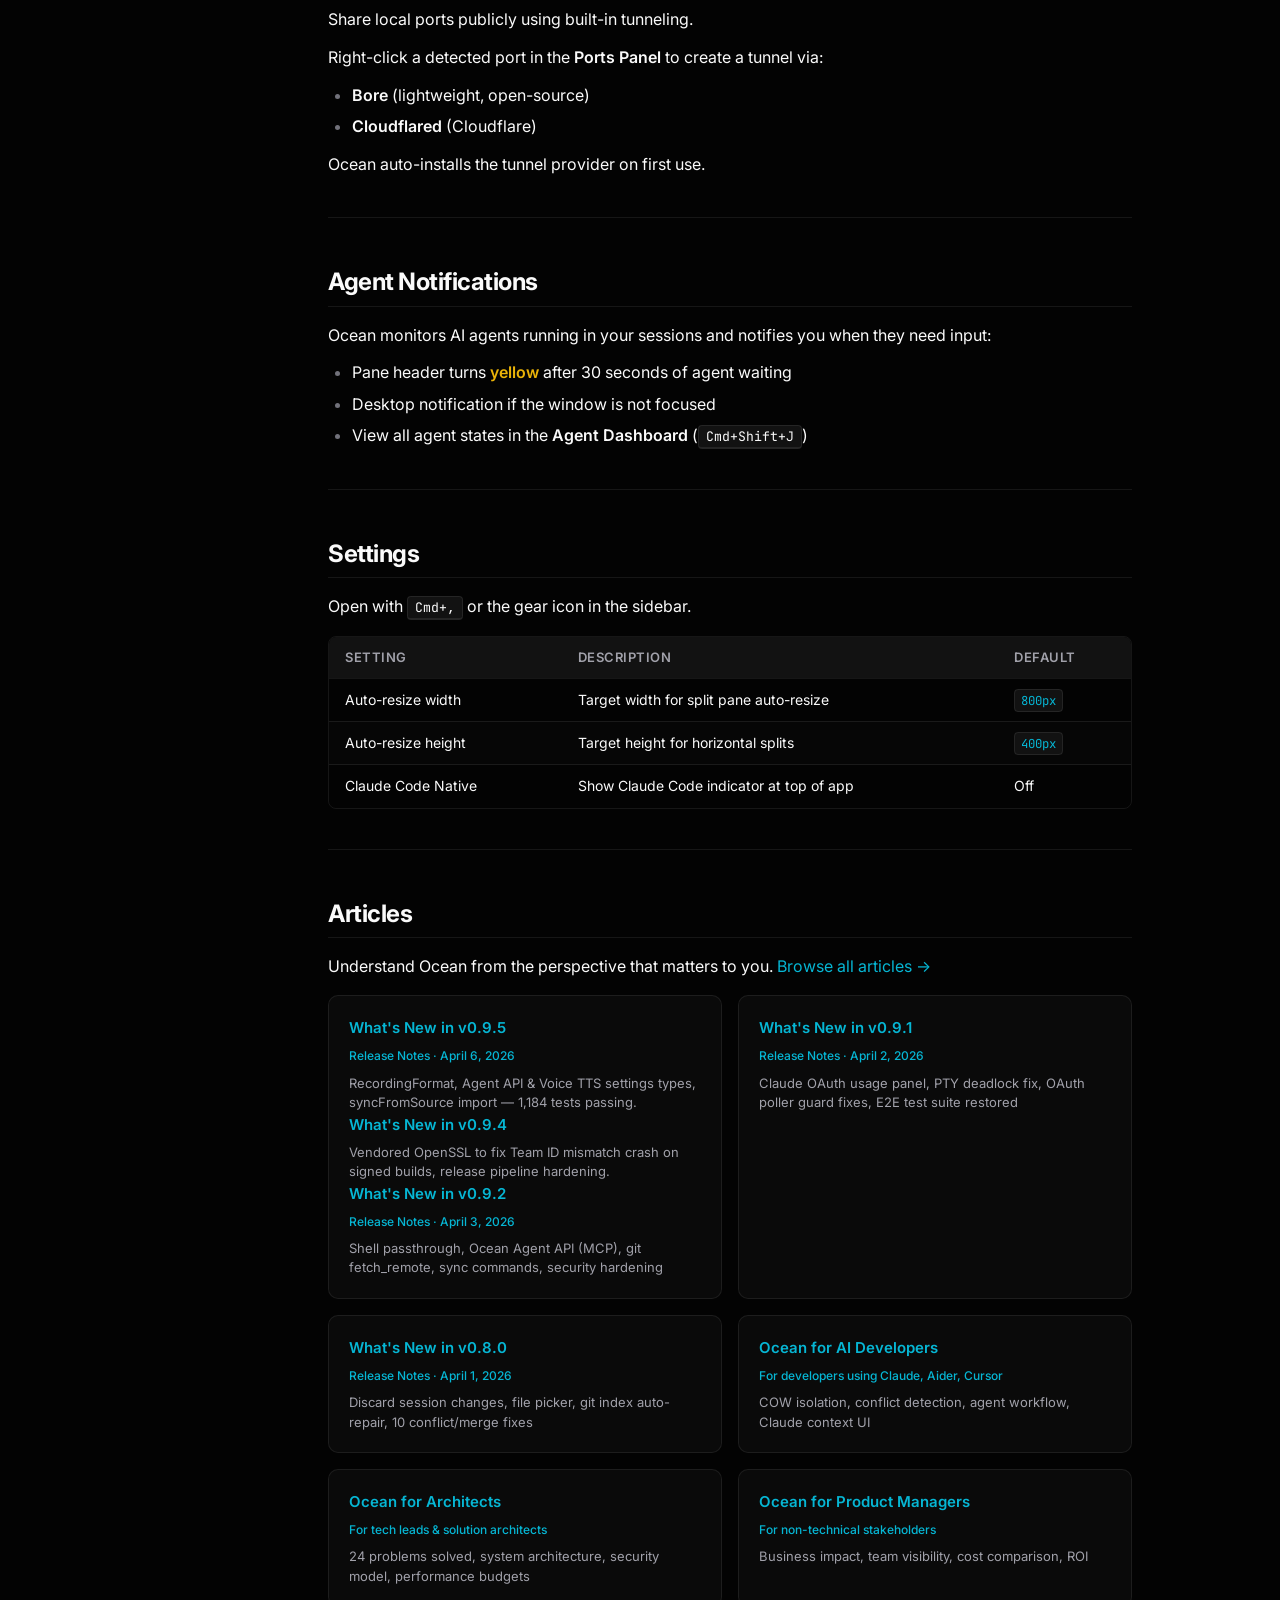
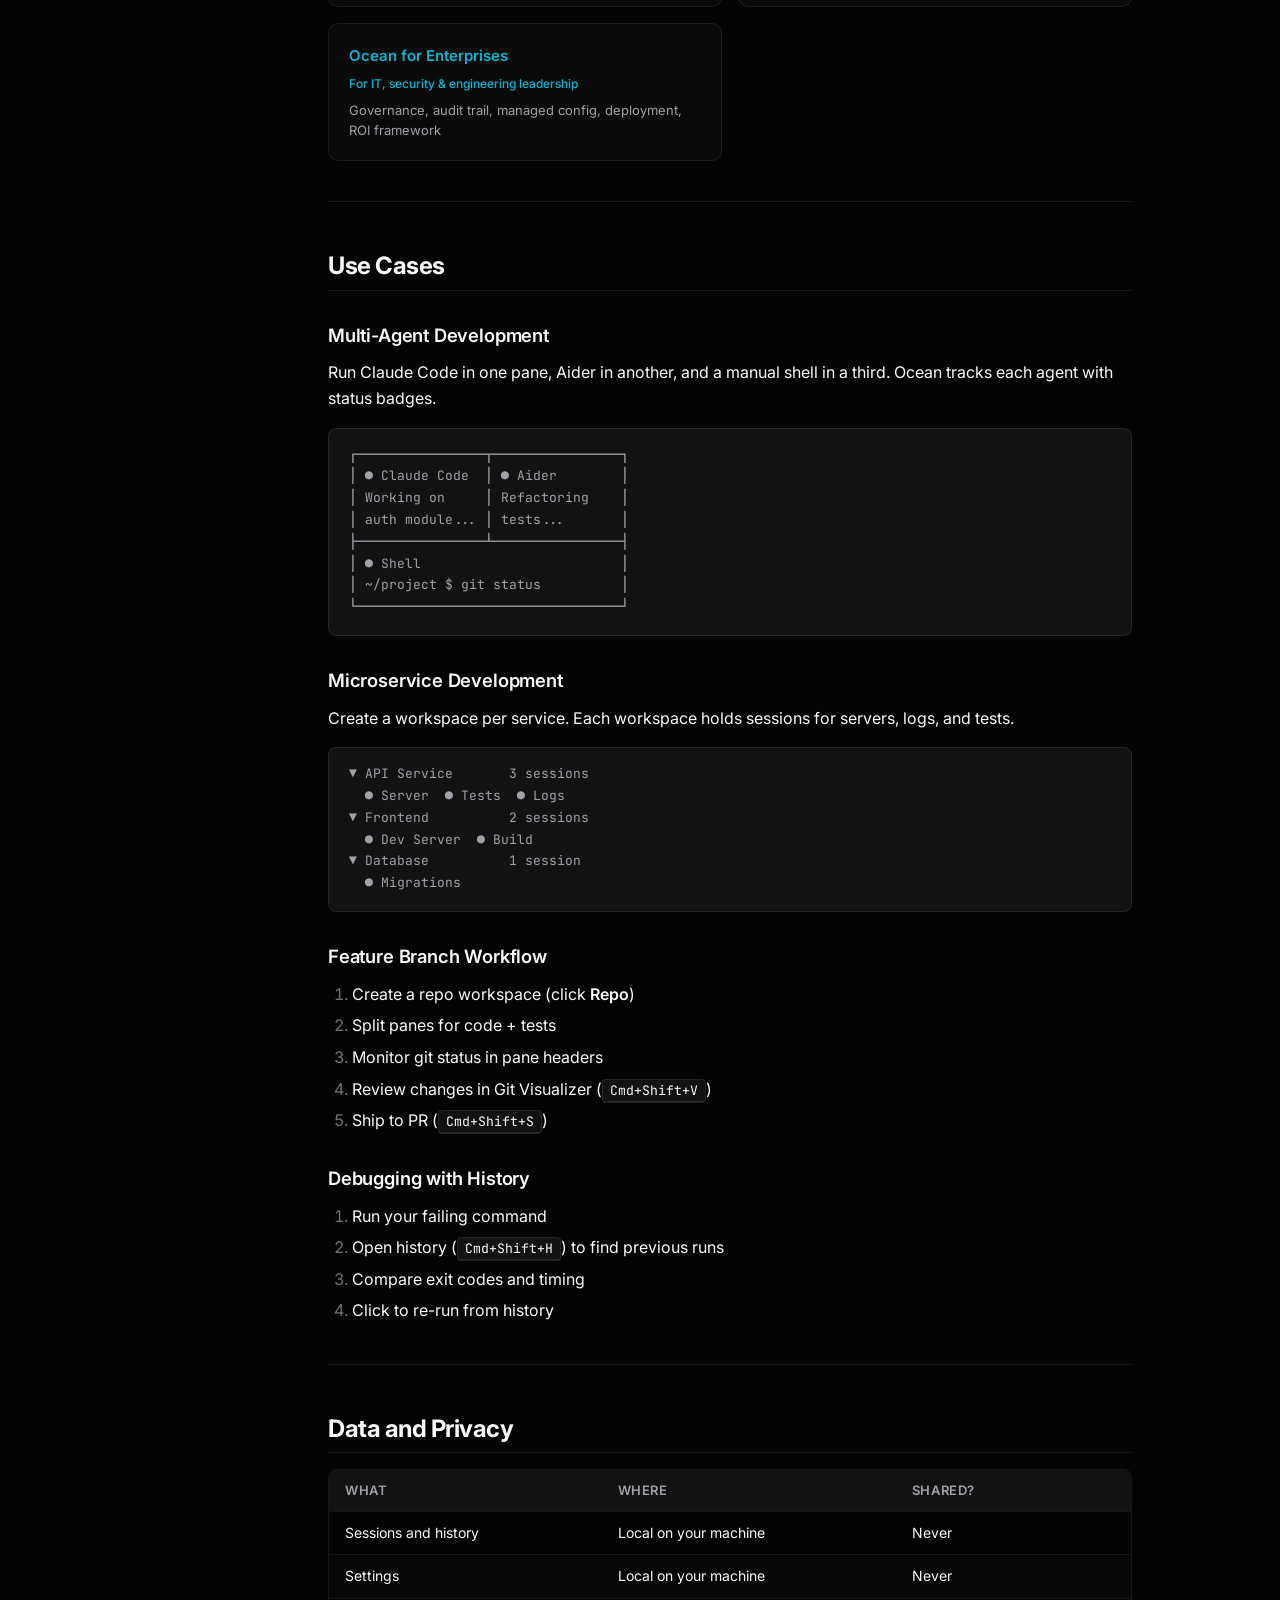
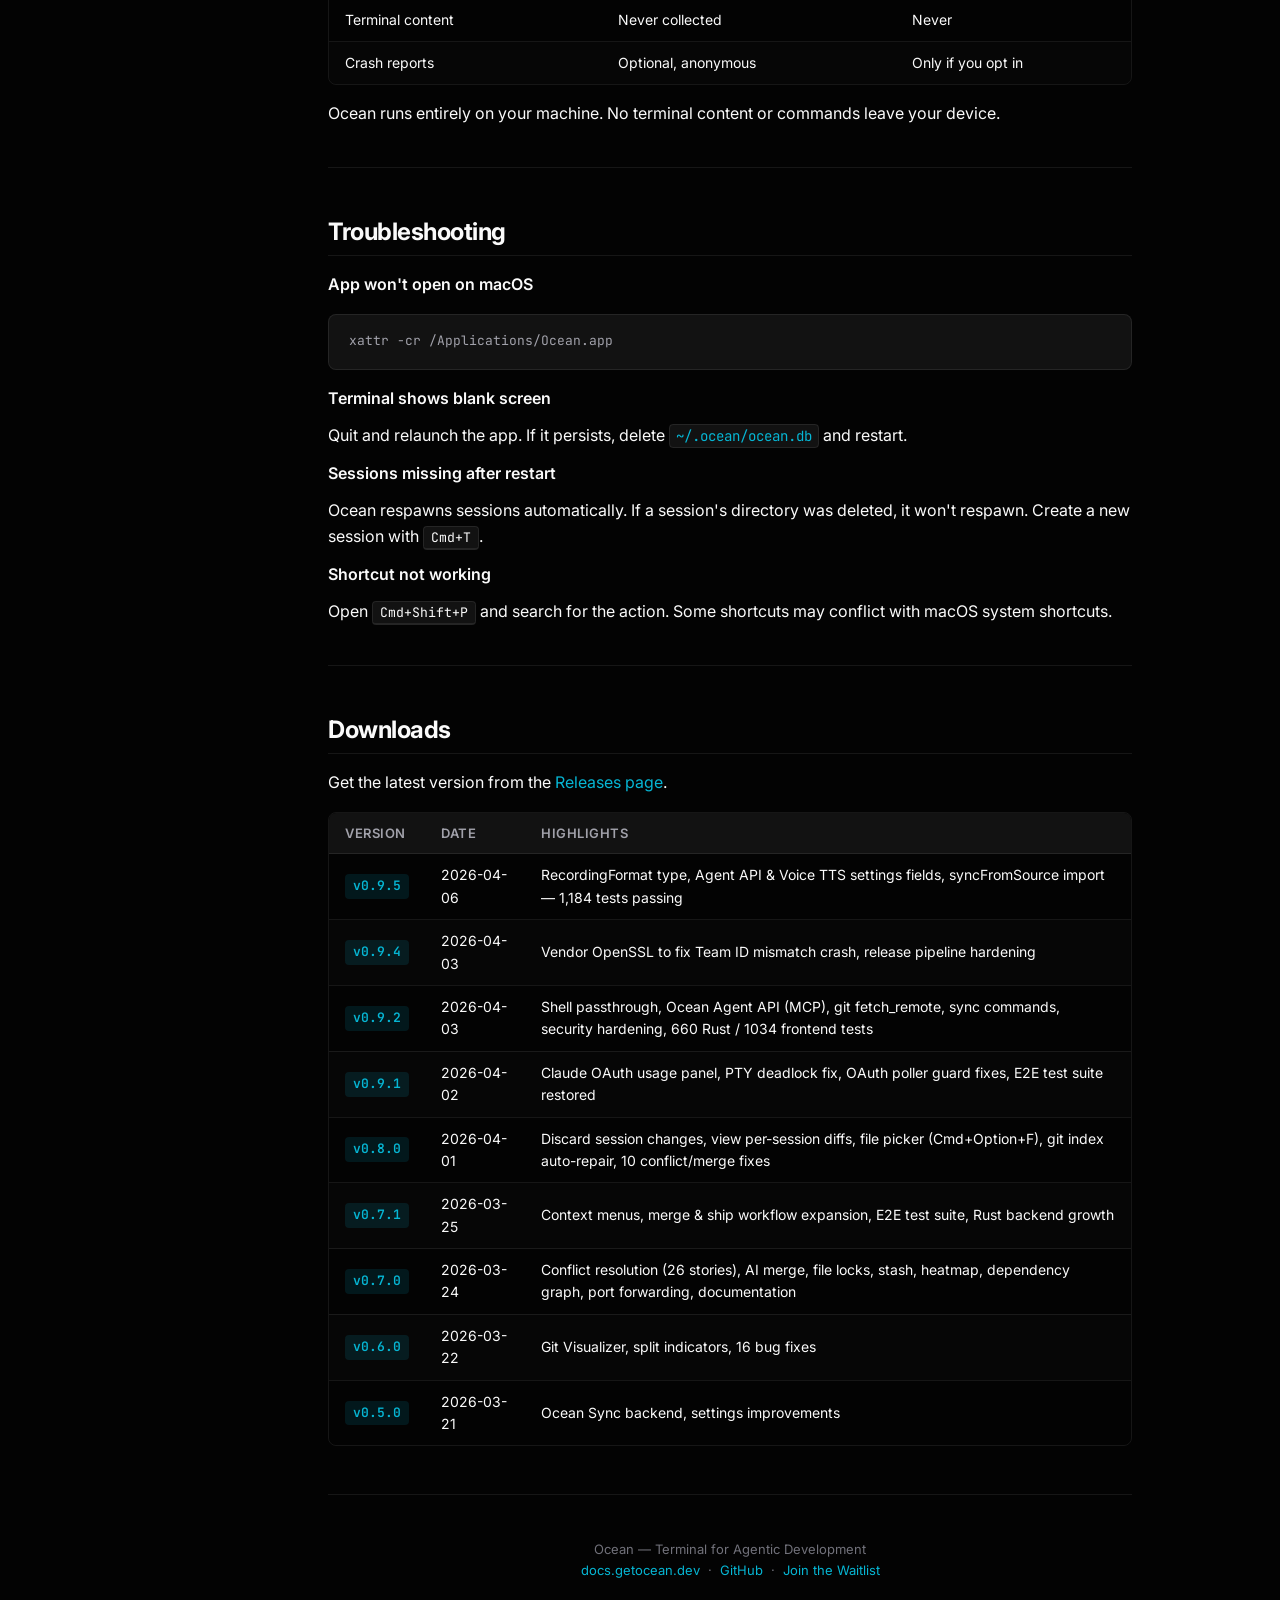
==== commit 07741b44: "feat: initialize documentation site with deployment script, interactive sidebar, and copy-to-clipboa" ====
--- a/ocean-doc/index.html
+++ b/ocean-doc/index.html
@@ -7,13 +7,7 @@
   <title>Ocean Docs - Terminal for Agentic Development</title>
   <meta name="description"
     content="Documentation for Ocean, a desktop terminal built for developers who work with AI coding agents.">
-  <meta name="keywords"
-    content="Ocean documentation, terminal docs, AI agent guide, agentic development manual, session isolation docs">
-  <meta name="author" content="Ocean Team">
-
-  <!-- Open Graph / Facebook -->
-  <meta property="og:type" content="website">
-  <meta property="og:url" content="https://getocean.dev/docs">
+  <meta property="og:url" content="https://docs.getocean.dev">
   <meta property="og:title" content="Ocean Docs - Terminal for Agentic Development">
   <meta property="og:description"
     content="Detailed documentation for Ocean terminal features, shortcuts, and multi-agent workflows.">
@@ -21,800 +15,24 @@
 
   <!-- Twitter -->
   <meta name="twitter:card" content="summary_large_image">
-  <meta property="twitter:url" content="https://getocean.dev/docs">
+  <meta property="twitter:url" content="https://docs.getocean.dev">
   <meta name="twitter:title" content="Ocean Docs - Terminal for Agentic Development">
   <meta name="twitter:description"
     content="Detailed documentation for Ocean terminal features, shortcuts, and multi-agent workflows.">
   <meta name="twitter:image" content="https://getocean.dev/home.png">
 
   <!-- Canonical -->
-  <link rel="canonical" href="https://getocean.dev/docs">
+  <link rel="canonical" href="https://docs.getocean.dev">
   <link rel="preconnect" href="https://fonts.googleapis.com">
   <link rel="preconnect" href="https://fonts.gstatic.com" crossorigin>
   <link
-    href="https://fonts.googleapis.com/css2?family=Inter:wght@300;400;500;600&family=Outfit:wght@400;500;600;700;800&family=JetBrains+Mono:wght@400;500&display=swap"
+    href="https://fonts.googleapis.com/css2?family=Inter:wght@400;500;600&family=Outfit:wght@500;600;700&family=JetBrains+Mono:wght@400;500&display=swap"
     rel="stylesheet">
-  <style>
-    :root {
-      --bg: #030303;
-      --surface: rgba(15, 15, 18, 0.6);
-      --surface-2: rgba(25, 25, 30, 0.6);
-      --border: rgba(255, 255, 255, 0.08);
-      --border-hover: rgba(255, 255, 255, 0.15);
-      --text: #ffffff;
-      --muted: #a1a1aa;
-      --dim: #71717a;
-      --accent: #06b6d4;
-      --accent-2: #3b82f6;
-      --accent-glow: rgba(6, 182, 212, 0.2);
-      --green: #10b981;
-      --red: #ef4444;
-      --font-sans: 'Inter', sans-serif;
-      --font-heading: 'Outfit', sans-serif;
-      --font-mono: 'JetBrains Mono', monospace;
-      --sidebar-width: 280px;
-      --nav-height: 64px;
-      --glass-blur: 24px;
-    }
-
-    *,
-    *::before,
-    *::after {
-      box-sizing: border-box;
-      margin: 0;
-      padding: 0;
-    }
-
-    html {
-      scroll-behavior: smooth;
-      scroll-padding-top: calc(var(--nav-height) + 32px);
-    }
-
-    body {
-      font-family: var(--font-sans);
-      background: var(--bg);
-      color: var(--text);
-      line-height: 1.7;
-      font-size: 15px;
-      -webkit-font-smoothing: antialiased;
-      -moz-osx-font-smoothing: grayscale;
-      overflow-x: hidden;
-    }
-
-    /* ── Background Effects ──────────────────── */
-    .bg-glow {
-      position: fixed;
-      top: -200px;
-      left: 20%;
-      width: 600px;
-      height: 600px;
-      background: radial-gradient(circle, rgba(6, 182, 212, 0.08) 0%, rgba(0, 0, 0, 0) 70%);
-      z-index: -1;
-      pointer-events: none;
-      border-radius: 50%;
-    }
-
-    .bg-glow-2 {
-      position: fixed;
-      bottom: -200px;
-      right: 10%;
-      width: 800px;
-      height: 800px;
-      background: radial-gradient(circle, rgba(59, 130, 246, 0.05) 0%, rgba(0, 0, 0, 0) 70%);
-      z-index: -1;
-      pointer-events: none;
-      border-radius: 50%;
-    }
-
-    /* ── Animations ──────────────────────────── */
-    @keyframes fadeUp {
-      from {
-        opacity: 0;
-        transform: translateY(20px);
-      }
-
-      to {
-        opacity: 1;
-        transform: translateY(0);
-      }
-    }
-
-    .animate-fade-up {
-      animation: fadeUp 0.8s cubic-bezier(0.16, 1, 0.3, 1) forwards;
-    }
-
-    /* ── Nav ─────────────────────────────────── */
-    .nav {
-      position: fixed;
-      top: 0;
-      left: 0;
-      right: 0;
-      height: var(--nav-height);
-      background: rgba(3, 3, 3, 0.7);
-      backdrop-filter: blur(var(--glass-blur));
-      -webkit-backdrop-filter: blur(var(--glass-blur));
-      border-bottom: 1px solid var(--border);
-      display: flex;
-      align-items: center;
-      justify-content: space-between;
-      padding: 0 32px;
-      z-index: 100;
-    }
-
-    .nav-left {
-      display: flex;
-      align-items: center;
-      gap: 16px;
-    }
-
-    .nav-logo {
-      display: flex;
-      align-items: center;
-      gap: 12px;
-      text-decoration: none;
-      color: var(--text);
-      font-family: var(--font-heading);
-      font-weight: 700;
-      font-size: 20px;
-      letter-spacing: -0.02em;
-      transition: transform 0.2s;
-    }
-
-    .nav-logo:hover {
-      transform: scale(1.02);
-    }
-
-    .nav-logo svg {
-      width: 32px;
-      height: 32px;
-    }
-
-    .nav-logo span {
-      background: linear-gradient(135deg, #fff 0%, #a1a1aa 100%);
-      -webkit-background-clip: text;
-      -webkit-text-fill-color: transparent;
-      background-clip: text;
-    }
-
-    .nav-links {
-      display: flex;
-      align-items: center;
-      gap: 32px;
-    }
-
-    .nav-links a {
-      color: var(--muted);
-      text-decoration: none;
-      font-size: 14px;
-      font-weight: 500;
-      transition: color 0.2s;
-      font-family: var(--font-heading);
-      letter-spacing: 0.02em;
-    }
-
-    .nav-links a:hover {
-      color: var(--text);
-    }
-
-    .hamburger {
-      display: none;
-      background: none;
-      border: none;
-      cursor: pointer;
-      padding: 4px;
-      color: var(--text);
-    }
-
-    .hamburger svg {
-      width: 24px;
-      height: 24px;
-    }
-
-    /* ── Layout ──────────────────────────────── */
-    .layout {
-      display: flex;
-      padding-top: var(--nav-height);
-      min-height: 100vh;
-    }
-
-    .sidebar {
-      position: fixed;
-      top: var(--nav-height);
-      left: 0;
-      bottom: 0;
-      width: var(--sidebar-width);
-      background: linear-gradient(to right, rgba(8, 8, 10, 0.6) 0%, rgba(10, 10, 12, 0.4) 100%);
-      backdrop-filter: blur(var(--glass-blur));
-      -webkit-backdrop-filter: blur(var(--glass-blur));
-      border-right: 1px solid var(--border);
-      overflow-y: auto;
-      padding: 32px 16px;
-      z-index: 50;
-      transition: transform 0.3s cubic-bezier(0.16, 1, 0.3, 1);
-    }
-
-    .sidebar::-webkit-scrollbar {
-      width: 4px;
-    }
-
-    .sidebar::-webkit-scrollbar-track {
-      background: transparent;
-    }
-
-    .sidebar::-webkit-scrollbar-thumb {
-      background: rgba(255, 255, 255, 0.1);
-      border-radius: 4px;
-    }
-
-    .sidebar::-webkit-scrollbar-thumb:hover {
-      background: rgba(255, 255, 255, 0.2);
-    }
-
-    .sidebar-section {
-      margin-bottom: 24px;
-    }
-
-    .sidebar-section-title {
-      font-family: var(--font-heading);
-      font-size: 11px;
-      font-weight: 700;
-      text-transform: uppercase;
-      letter-spacing: 0.1em;
-      color: var(--dim);
-      padding: 0 12px 8px;
-      display: flex;
-      align-items: center;
-      gap: 8px;
-    }
-
-    .sidebar-section-title::after {
-      content: '';
-      flex: 1;
-      height: 1px;
-      background: linear-gradient(90deg, rgba(255, 255, 255, 0.05) 0%, transparent 100%);
-    }
-
-    .sidebar a {
-      display: block;
-      padding: 8px 12px 8px 16px;
-      color: var(--muted);
-      text-decoration: none;
-      font-size: 14px;
-      font-weight: 400;
-      border-radius: 8px;
-      transition: all 0.25s cubic-bezier(0.16, 1, 0.3, 1);
-      line-height: 1.5;
-      position: relative;
-      overflow: hidden;
-    }
-
-    .sidebar a::before {
-      content: '';
-      position: absolute;
-      left: 0;
-      top: 50%;
-      transform: translateY(-50%) scaleY(0);
-      width: 3px;
-      height: 60%;
-      background: linear-gradient(180deg, var(--accent), var(--accent-2));
-      border-radius: 0 4px 4px 0;
-      transition: transform 0.25s cubic-bezier(0.16, 1, 0.3, 1);
-      box-shadow: 0 0 10px var(--accent-glow);
-    }
-
-    .sidebar a:hover {
-      color: var(--text);
-      background: linear-gradient(90deg, rgba(255, 255, 255, 0.03) 0%, transparent 100%);
-      transform: translateX(4px);
-    }
-
-    .sidebar a.active {
-      color: var(--text);
-      background: linear-gradient(90deg, rgba(6, 182, 212, 0.08) 0%, transparent 100%);
-      font-weight: 500;
-      transform: translateX(4px);
-    }
-
-    .sidebar a.active::before {
-      transform: translateY(-50%) scaleY(1);
-    }
-
-    .sidebar-overlay {
-      display: none;
-      position: fixed;
-      inset: 0;
-      background: rgba(0, 0, 0, 0.7);
-      backdrop-filter: blur(4px);
-      z-index: 40;
-      transition: opacity 0.3s;
-    }
-
-    /* ── Content ─────────────────────────────── */
-    .content {
-      margin-left: var(--sidebar-width);
-      flex: 1;
-      min-width: 0;
-      padding: 56px 64px 96px;
-      max-width: 1000px;
-    }
-
-    /* ── Typography ──────────────────────────── */
-    h1,
-    h2,
-    h3,
-    h4 {
-      font-family: var(--font-heading);
-      color: var(--text);
-    }
-
-    h1 {
-      font-size: 3rem;
-      font-weight: 800;
-      letter-spacing: -0.04em;
-      line-height: 1.1;
-      margin: 48px 0 24px;
-      background: linear-gradient(135deg, #fff 0%, #a1a1aa 100%);
-      -webkit-background-clip: text;
-      -webkit-text-fill-color: transparent;
-    }
-
-    h1:first-child {
-      margin-top: 0;
-    }
-
-    h2 {
-      font-size: 2rem;
-      font-weight: 700;
-      letter-spacing: -0.03em;
-      line-height: 1.2;
-      margin: 64px 0 24px;
-      padding-bottom: 12px;
-      border-bottom: 1px solid var(--border);
-    }
-
-    h3 {
-      font-size: 1.25rem;
-      font-weight: 600;
-      letter-spacing: -0.02em;
-      line-height: 1.4;
-      margin: 40px 0 16px;
-    }
-
-    p {
-      margin: 16px 0;
-      color: var(--muted);
-      font-size: 1.05rem;
-    }
-
-    a {
-      color: var(--accent);
-      text-decoration: none;
-      transition: color 0.2s, text-shadow 0.2s;
-    }
-
-    a:hover {
-      color: #fff;
-      text-shadow: 0 0 12px var(--accent-glow);
-    }
-
-    strong {
-      font-weight: 600;
-      color: var(--text);
-    }
-
-    hr {
-      border: none;
-      height: 1px;
-      background: linear-gradient(90deg, transparent, var(--border), transparent);
-      margin: 64px 0;
-    }
-
-    ul,
-    ol {
-      margin: 16px 0;
-      padding-left: 24px;
-      color: var(--muted);
-    }
-
-    li {
-      margin: 8px 0;
-      padding-left: 8px;
-    }
-
-    li::marker {
-      color: var(--accent);
-    }
-
-    /* ── Code & Pre ──────────────────────────── */
-    code {
-      font-family: var(--font-mono);
-      font-size: 0.85em;
-      background: rgba(255, 255, 255, 0.05);
-      border: 1px solid var(--border);
-      padding: 3px 6px;
-      border-radius: 6px;
-      color: var(--text);
-    }
-
-    pre {
-      margin: 24px 0;
-      padding: 24px;
-      background: #09090b;
-      border: 1px solid rgba(255, 255, 255, 0.08);
-      border-radius: 12px;
-      overflow-x: auto;
-      line-height: 1.6;
-      box-shadow: 0 10px 30px rgba(0, 0, 0, 0.3);
-      position: relative;
-    }
-
-    pre::before {
-      content: '';
-      position: absolute;
-      top: 0;
-      left: 0;
-      right: 0;
-      height: 1px;
-      background: linear-gradient(90deg, transparent, rgba(255, 255, 255, 0.1), transparent);
-    }
-
-    pre code {
-      background: none;
-      border: none;
-      padding: 0;
-      font-size: 14px;
-      color: #e4e4e7;
-    }
-
-    .copy-btn {
-      position: absolute;
-      top: 12px;
-      right: 12px;
-      background: rgba(255, 255, 255, 0.05);
-      border: 1px solid var(--border);
-      border-radius: 6px;
-      color: var(--muted);
-      padding: 6px 8px;
-      font-family: var(--font-sans);
-      font-size: 12px;
-      cursor: pointer;
-      display: flex;
-      align-items: center;
-      gap: 6px;
-      transition: all 0.2s;
-      opacity: 0;
-      backdrop-filter: blur(4px);
-    }
-
-    pre:hover .copy-btn {
-      opacity: 1;
-    }
-
-    .copy-btn:hover {
-      background: rgba(255, 255, 255, 0.1);
-      color: var(--text);
-      border-color: rgba(255, 255, 255, 0.2);
-    }
-
-    .copy-btn svg {
-      width: 14px;
-      height: 14px;
-    }
-
-    /* ── Tables ──────────────────────────────── */
-    .table-wrap {
-      overflow-x: auto;
-      margin: 32px 0;
-      border-radius: 12px;
-      border: 1px solid var(--border);
-      background: var(--surface);
-      box-shadow: 0 10px 30px rgba(0, 0, 0, 0.2);
-    }
-
-    table {
-      width: 100%;
-      border-collapse: collapse;
-      font-size: 15px;
-    }
-
-    thead th {
-      background: rgba(0, 0, 0, 0.2);
-      padding: 16px 20px;
-      text-align: left;
-      font-weight: 600;
-      color: var(--text);
-      font-family: var(--font-heading);
-      letter-spacing: 0.02em;
-      border-bottom: 1px solid var(--border);
-    }
-
-    tbody td {
-      padding: 14px 20px;
-      border-bottom: 1px solid rgba(255, 255, 255, 0.03);
-      color: var(--muted);
-    }
-
-    tbody tr:last-child td {
-      border-bottom: none;
-    }
-
-    tbody tr {
-      transition: background 0.2s;
-    }
-
-    tbody tr:hover {
-      background: rgba(255, 255, 255, 0.02);
-    }
-
-    /* ── kbd ─────────────────────────────────── */
-    kbd {
-      font-family: var(--font-mono);
-      font-size: 0.85em;
-      background: rgba(255, 255, 255, 0.05);
-      border: 1px solid rgba(255, 255, 255, 0.1);
-      border-bottom-width: 2px;
-      padding: 4px 8px;
-      border-radius: 6px;
-      color: var(--text);
-      white-space: nowrap;
-      box-shadow: 0 2px 0 rgba(0, 0, 0, 0.2);
-    }
-
-    /* ── Agent badges ────────────────────────── */
-    .agent-badges {
-      display: flex;
-      flex-wrap: wrap;
-      gap: 12px;
-      margin: 24px 0;
-    }
-
-    .agent-badge {
-      display: inline-flex;
-      align-items: center;
-      padding: 8px 16px;
-      background: rgba(255, 255, 255, 0.03);
-      border: 1px solid var(--border);
-      border-radius: 24px;
-      font-size: 14px;
-      font-weight: 500;
-      color: var(--text);
-      gap: 8px;
-      transition: all 0.3s;
-      backdrop-filter: blur(8px);
-    }
-
-    .agent-badge:hover {
-      background: rgba(255, 255, 255, 0.08);
-      border-color: rgba(255, 255, 255, 0.2);
-      transform: translateY(-2px);
-      box-shadow: 0 10px 20px rgba(0, 0, 0, 0.2);
-    }
-
-    .agent-badge::before {
-      content: '';
-      width: 8px;
-      height: 8px;
-      border-radius: 50%;
-      background: var(--accent);
-      box-shadow: 0 0 10px var(--accent);
-    }
-
-    /* ── Intro hero ──────────────────────────── */
-    .intro-hero {
-      margin-bottom: 64px;
-    }
-
-    .intro-hero p {
-      font-size: 1.15rem;
-      color: var(--muted);
-      line-height: 1.7;
-      max-width: 720px;
-      margin-bottom: 32px;
-    }
-
-    .waitlist-cta {
-      display: inline-flex;
-      align-items: center;
-      gap: 12px;
-      padding: 14px 32px;
-      background: linear-gradient(135deg, var(--accent), var(--accent-2));
-      color: #fff;
-      font-weight: 600;
-      font-family: var(--font-heading);
-      font-size: 16px;
-      border-radius: 12px;
-      text-decoration: none;
-      transition: all 0.3s;
-      box-shadow: 0 10px 30px rgba(6, 182, 212, 0.3);
-      position: relative;
-      overflow: hidden;
-    }
-
-    .waitlist-cta::after {
-      content: '';
-      position: absolute;
-      top: -50%;
-      left: -50%;
-      width: 200%;
-      height: 200%;
-      background: linear-gradient(transparent, rgba(255, 255, 255, 0.2), transparent);
-      transform: rotate(45deg) translateY(-100%);
-      transition: transform 0.6s ease;
-    }
-
-    .waitlist-cta:hover {
-      transform: translateY(-2px);
-      box-shadow: 0 15px 35px rgba(6, 182, 212, 0.4);
-      color: #fff;
-    }
-
-    .waitlist-cta:hover::after {
-      transform: rotate(45deg) translateY(100%);
-    }
-
-    /* ── Articles grid ───────────────────────── */
-    .articles-grid {
-      display: grid;
-      grid-template-columns: repeat(auto-fill, minmax(320px, 1fr));
-      gap: 24px;
-      margin: 32px 0;
-    }
-
-    .article-card {
-      background: var(--surface);
-      border: 1px solid var(--border);
-      border-radius: 16px;
-      padding: 24px;
-      transition: all 0.3s cubic-bezier(0.16, 1, 0.3, 1);
-      backdrop-filter: blur(12px);
-      display: flex;
-      flex-direction: column;
-    }
-
-    .article-card:hover {
-      border-color: rgba(255, 255, 255, 0.2);
-      transform: translateY(-4px);
-      box-shadow: 0 20px 40px rgba(0, 0, 0, 0.3);
-      background: rgba(25, 25, 30, 0.8);
-    }
-
-    .article-card h4 {
-      font-size: 18px;
-      margin-bottom: 8px;
-    }
-
-    .article-card h4 a {
-      color: var(--text);
-      text-decoration: none;
-    }
-
-    .article-card h4 a:hover {
-      color: var(--accent);
-      text-shadow: none;
-    }
-
-    .article-card .for {
-      font-size: 13px;
-      color: var(--accent);
-      font-weight: 500;
-      margin-bottom: 12px;
-      font-family: var(--font-mono);
-      letter-spacing: 0.05em;
-    }
-
-    .article-card p {
-      font-size: 14px;
-      margin: 0;
-      flex-grow: 1;
-    }
-
-    /* ── Version table highlight ─────────────── */
-    .version-badge {
-      display: inline-block;
-      padding: 4px 10px;
-      background: rgba(6, 182, 212, 0.1);
-      color: var(--accent);
-      border-radius: 6px;
-      font-size: 13px;
-      font-weight: 600;
-      font-family: var(--font-mono);
-      border: 1px solid rgba(6, 182, 212, 0.2);
-    }
-
-    /* ── Footer ──────────────────────────────── */
-    .footer {
-      margin-top: 80px;
-      padding-top: 40px;
-      border-top: 1px solid var(--border);
-      text-align: center;
-    }
-
-    .footer p {
-      color: var(--dim);
-      font-size: 14px;
-    }
-
-    .footer a {
-      color: var(--muted);
-      margin: 0 12px;
-      font-weight: 500;
-    }
-
-    .footer a:hover {
-      color: var(--accent);
-    }
-
-    /* ── Responsive ──────────────────────────── */
-    @media (max-width: 1024px) {
-      .content {
-        padding: 48px 40px 80px;
-      }
-    }
-
-    @media (max-width: 768px) {
-      .hamburger {
-        display: block;
-      }
-
-      .nav-links {
-        display: flex;
-        position: absolute;
-        top: var(--nav-height);
-        left: 0;
-        right: 0;
-        background: rgba(5, 5, 5, 0.95);
-        backdrop-filter: blur(20px);
-        flex-direction: column;
-        padding: 24px;
-        gap: 20px;
-        border-bottom: 1px solid var(--border);
-        transform: translateY(-150%);
-        transition: transform 0.3s;
-        z-index: -1;
-      }
-
-      .nav-links.show {
-        transform: translateY(0);
-      }
-
-      .sidebar {
-        transform: translateX(-100%);
-        width: 300px;
-        background: rgba(10, 10, 12, 0.95);
-      }
-
-      .sidebar.open {
-        transform: translateX(0);
-      }
-
-      .sidebar-overlay.show {
-        display: block;
-        opacity: 1;
-      }
-
-      .content {
-        margin-left: 0;
-        padding: 32px 24px 64px;
-      }
-
-      h1 {
-        font-size: 2.2rem;
-      }
-
-      h2 {
-        font-size: 1.5rem;
-      }
-
-      .articles-grid {
-        grid-template-columns: 1fr;
-      }
-    }
-  </style>
+  <link rel="icon" type="image/png" href="favicon.png">
+  <link rel="stylesheet" href="styles.css">
 </head>
 
 <body>
-  <div class="bg-glow"></div>
-  <div class="bg-glow-2"></div>
 
   <!-- ── Nav ────────────────────────────────────────── -->
   <nav class="nav">
@@ -827,17 +45,7 @@
         </svg>
       </button>
       <a href="#" class="nav-logo">
-        <svg viewBox="0 0 32 32" fill="none" xmlns="http://www.w3.org/2000/svg">
-          <rect width="32" height="32" rx="8" fill="url(#logo-grad)" />
-          <path d="M8 12 L16 8 L24 12 L24 20 L16 24 L8 20Z" stroke="#fff" stroke-width="1.5" fill="none" />
-          <circle cx="16" cy="16" r="3" fill="#fff" opacity="0.9" />
-          <defs>
-            <linearGradient id="logo-grad" x1="0" y1="0" x2="32" y2="32">
-              <stop stop-color="#06b6d4" />
-              <stop offset="1" stop-color="#3b82f6" />
-            </linearGradient>
-          </defs>
-        </svg>
+        <img src="favicon.png" alt="Ocean Logo" class="nav-logo-img">
         <span>Ocean Docs</span>
       </a>
     </div>
@@ -895,19 +103,19 @@
     <main class="content">
 
       <!-- Intro -->
-      <section class="intro-hero animate-fade-up" id="ocean-documentation">
+      <section class="intro-hero" id="ocean-documentation">
         <h1>Ocean Documentation</h1>
         <p><strong>Ocean</strong> is a desktop terminal built for developers who work with AI coding agents. It
           organizes your terminal sessions into workspaces, tracks what each agent is doing, and gives you split panes,
-          git integration, and command history &mdash; all in one beautiful window.</p>
+          git integration, and command history &mdash; all in one window.</p>
         <a href="https://forms.gle/4RQFThD8KF6Vu1Su6" class="waitlist-cta" target="_blank" rel="noopener">
           Join the Waitlist
-          <svg width="18" height="18" viewBox="0 0 16 16" fill="none">
+          <svg width="16" height="16" viewBox="0 0 16 16" fill="none">
             <path d="M3 8h10M9 4l4 4-4 4" stroke="currentColor" stroke-width="1.5" stroke-linecap="round"
               stroke-linejoin="round" />
           </svg>
         </a>
-        <p style="margin-top:16px; font-size:13px; color:var(--dim);">Ocean is in private beta for macOS (Apple
+        <p style="margin-top:12px; font-size:13px; color:var(--dim);">Ocean is in private beta for macOS (Apple
           Silicon).</p>
       </section>
 
@@ -1261,7 +469,7 @@
         <li>Type to search</li>
         <li><strong>Enter</strong> to re-run a command</li>
         <li>Exit codes shown: <span style="color:var(--green);">&#x2713;</span> success, <span
-            style="color:var(--red);">&#x2717;</span> failure with code</li>
+            style="color:#ef4444;">&#x2717;</span> failure with code</li>
       </ul>
 
       <hr>
@@ -1287,7 +495,7 @@
         <span class="agent-badge">Codex</span>
         <span class="agent-badge">Aider</span>
         <span class="agent-badge">Cursor</span>
-        <span class="agent-badge">Copilot</span>
+        <span class="agent-badge">GitHub Copilot</span>
         <span class="agent-badge">Cody</span>
         <span class="agent-badge">Gemini</span>
         <span class="agent-badge">Devin</span>
@@ -1433,7 +641,7 @@
       <h2 id="agent-notifications">Agent Notifications</h2>
       <p>Ocean monitors AI agents running in your sessions and notifies you when they need input:</p>
       <ul>
-        <li>Pane header turns <strong style="color:#f59e0b;">yellow</strong> after 30 seconds of agent waiting</li>
+        <li>Pane header turns <strong style="color:#eab308;">yellow</strong> after 30 seconds of agent waiting</li>
         <li>Desktop notification if the window is not focused</li>
         <li>View all agent states in the <strong>Agent Dashboard</strong> (<kbd>Cmd+Shift+J</kbd>)</li>
       </ul>
@@ -1477,25 +685,32 @@
 
       <!-- Articles -->
       <h2 id="articles">Articles</h2>
-      <p>Understand Ocean from the perspective that matters to you. <a
-          href="https://ocean-app.web.app/articles.html">Browse all articles &rarr;</a></p>
+      <p>Understand Ocean from the perspective that matters to you. <a href="https://ocean-app.web.app/articles.html"
+          style="color:var(--accent)">Browse all articles &rarr;</a></p>
 
       <div class="articles-grid">
         <div class="article-card">
           <h4><a href="https://github.com/viveky259259/ocean-releases/releases/tag/v0.9.5">What's New in v0.9.5</a></h4>
           <div class="for">Release Notes &middot; April 6, 2026</div>
           <p>RecordingFormat, Agent API &amp; Voice TTS settings types, syncFromSource import — 1,184 tests passing.</p>
-        </div>
-        <div class="article-card">
           <h4><a href="https://github.com/viveky259259/ocean-releases/releases/tag/v0.9.4">What's New in v0.9.4</a></h4>
-          <div class="for">Release Notes &middot; April 4, 2026</div>
           <p>Vendored OpenSSL to fix Team ID mismatch crash on signed builds, release pipeline hardening.</p>
-        </div>
-        <div class="article-card">
           <h4><a href="https://viveky259259.github.io/ocean-releases/articles/ocean-v0-9-2-release">What's New in
               v0.9.2</a></h4>
           <div class="for">Release Notes &middot; April 3, 2026</div>
           <p>Shell passthrough, Ocean Agent API (MCP), git fetch_remote, sync commands, security hardening</p>
+        </div>
+        <div class="article-card">
+          <h4><a href="https://viveky259259.github.io/ocean-releases/articles/ocean-v0-9-1-release">What's New in
+              v0.9.1</a></h4>
+          <div class="for">Release Notes &middot; April 2, 2026</div>
+          <p>Claude OAuth usage panel, PTY deadlock fix, OAuth poller guard fixes, E2E test suite restored</p>
+        </div>
+        <div class="article-card">
+          <h4><a href="https://viveky259259.github.io/ocean-releases/articles/ocean-v0-8-0-release">What's New in
+              v0.8.0</a></h4>
+          <div class="for">Release Notes &middot; April 1, 2026</div>
+          <p>Discard session changes, file picker, git index auto-repair, 10 conflict/merge fixes</p>
         </div>
         <div class="article-card">
           <h4><a href="https://viveky259259.github.io/ocean-releases/articles/ocean-for-ai-developers">Ocean for AI
@@ -1515,6 +730,12 @@
           <div class="for">For non-technical stakeholders</div>
           <p>Business impact, team visibility, cost comparison, ROI</p>
         </div>
+        <div class="article-card">
+          <h4><a href="https://viveky259259.github.io/ocean-releases/articles/ocean-for-enterprises">Ocean for
+              Enterprises</a></h4>
+          <div class="for">For IT, security &amp; engineering leadership</div>
+          <p>Governance, audit trail, managed config, deployment, ROI framework</p>
+        </div>
       </div>
 
       <hr>
@@ -1692,99 +913,21 @@
         </table>
       </div>
 
-      <div class="footer">
-        <p>
-          Ocean &mdash; Terminal for Agentic Development<br><br>
-          <a href="https://ocean-app.web.app">ocean-app.web.app</a>
-          <a href="https://github.com/viveky259259/ocean-releases">GitHub</a>
-          <a href="https://joinocean.web.app">Join the Waitlist</a>
+      <div style="margin-top:48px; padding-top:32px; border-top:1px solid var(--border); text-align:center;">
+        <p style="color:var(--dim); font-size:13px;">
+          Ocean &mdash; Terminal for Agentic Development<br>
+          <a href="https://docs.getocean.dev">docs.getocean.dev</a> &nbsp;&middot;&nbsp;
+          <a href="https://github.com/viveky259259/ocean-releases" style="color:var(--accent);">GitHub</a>
+          &nbsp;&middot;&nbsp;
+          <a href="https://joinocean.web.app" style="color:var(--accent);">Join the Waitlist</a>
         </p>
       </div>
 
     </main>
   </div>
 
-  <script>
-    // ── Sidebar toggle (mobile) ──
-    function toggleSidebar() {
-      const sidebar = document.getElementById('sidebar');
-      const overlay = document.getElementById('sidebarOverlay');
-      sidebar.classList.toggle('open');
-      overlay.classList.toggle('show');
-    }
-
-    function closeSidebar() {
-      document.getElementById('sidebar').classList.remove('open');
-      document.getElementById('sidebarOverlay').classList.remove('show');
-      document.getElementById('navLinks').classList.remove('show');
-    }
-
-    document.querySelectorAll('.sidebar a').forEach(link => {
-      link.addEventListener('click', () => {
-        if (window.innerWidth <= 768) closeSidebar();
-      });
-    });
-
-    document.querySelector('.hamburger').addEventListener('click', (e) => {
-      document.getElementById('navLinks').classList.toggle('show');
-    });
-
-    // ── Active section highlighting ──
-    const sections = document.querySelectorAll('h2[id]');
-    const sidebarLinks = document.querySelectorAll('.sidebar a');
-
-    const observerOptions = {
-      root: null,
-      rootMargin: '-100px 0px -70% 0px',
-      threshold: 0
-    };
-
-    const observer = new IntersectionObserver((entries) => {
-      entries.forEach(entry => {
-        if (entry.isIntersecting) {
-          const id = entry.target.getAttribute('id');
-          sidebarLinks.forEach(link => {
-            link.classList.remove('active');
-            if (link.getAttribute('href') === '#' + id) {
-              link.classList.add('active');
-            }
-          });
-        }
-      });
-    }, observerOptions);
-
-    sections.forEach(section => observer.observe(section));
-
-    window.addEventListener('load', () => {
-      if (!window.location.hash) {
-        const firstLink = document.querySelector('.sidebar a');
-        if (firstLink) firstLink.classList.add('active');
-      }
-
-      // Add copy buttons to all pre blocks
-      document.querySelectorAll('pre').forEach(pre => {
-        const btn = document.createElement('button');
-        btn.className = 'copy-btn';
-        btn.setAttribute('aria-label', 'Copy code');
-        btn.innerHTML = `<svg viewBox="0 0 24 24" fill="none" stroke="currentColor" stroke-width="2" stroke-linecap="round" stroke-linejoin="round"><rect x="9" y="9" width="13" height="13" rx="2" ry="2"></rect><path d="M5 15H4a2 2 0 0 1-2-2V4a2 2 0 0 1 2-2h9a2 2 0 0 1 2 2v1"></path></svg> <span>Copy</span>`;
-        
-        btn.addEventListener('click', () => {
-          const code = pre.querySelector('code');
-          if (!code) return;
-          
-          navigator.clipboard.writeText(code.innerText).then(() => {
-            const originalHTML = btn.innerHTML;
-            btn.innerHTML = `<svg viewBox="0 0 24 24" fill="none" stroke="#10b981" stroke-width="2" stroke-linecap="round" stroke-linejoin="round"><polyline points="20 6 9 17 4 12"></polyline></svg> <span style="color: #10b981;">Copied!</span>`;
-            setTimeout(() => {
-              btn.innerHTML = originalHTML;
-            }, 2000);
-          });
-        });
-        
-        pre.appendChild(btn);
-      });
-    });
-  </script>
+  <script src="strings.js"></script>
+  <script src="main.js"></script>
 </body>
 
 </html>
--- a/ocean-doc/styles.css
+++ b/ocean-doc/styles.css
@@ -0,0 +1,625 @@
+:root {
+    --bg: #030303;
+    --surface: #0a0a0a;
+    --surface-2: #121212;
+    --border: rgba(255, 255, 255, 0.08);
+    --text: #fafafa;
+    --muted: #a1a1aa;
+    --dim: #71717a;
+    --accent: #06b6d4;
+    --accent-2: #3b82f6;
+    --green: #22c55e;
+    --font-sans: 'Inter', system-ui, sans-serif;
+    --font-heading: 'Outfit', sans-serif;
+    --font-mono: 'JetBrains Mono', monospace;
+    --sidebar-width: 280px;
+    --nav-height: 64px;
+    --glow: rgba(6, 182, 212, 0.15);
+  }
+
+  *, *::before, *::after {
+    box-sizing: border-box;
+    margin: 0;
+    padding: 0;
+  }
+
+  html {
+    scroll-behavior: smooth;
+    scroll-padding-top: calc(var(--nav-height) + 32px);
+  }
+
+  body {
+    font-family: var(--font-sans);
+    background: var(--bg);
+    color: var(--text);
+    line-height: 1.6;
+    -webkit-font-smoothing: antialiased;
+    overflow-x: hidden;
+  }
+
+  /* Background Ambient Glows */
+  body::before {
+    content: '';
+    position: fixed;
+    top: -10%;
+    right: -10%;
+    width: 60%;
+    height: 60%;
+    background: radial-gradient(circle, var(--glow) 0%, transparent 70%);
+    pointer-events: none;
+    z-index: -1;
+  }
+
+  body::after {
+    content: '';
+    position: fixed;
+    bottom: -10%;
+    left: -10%;
+    width: 50%;
+    height: 50%;
+    background: radial-gradient(circle, rgba(59, 130, 246, 0.1) 0%, transparent 70%);
+    pointer-events: none;
+    z-index: -1;
+  }
+
+  /* ── Nav ─────────────────────────────────── */
+  .nav {
+    position: fixed;
+    top: 0;
+    left: 0;
+    right: 0;
+    height: var(--nav-height);
+    background: rgba(9, 9, 11, 0.85);
+    backdrop-filter: blur(12px);
+    -webkit-backdrop-filter: blur(12px);
+    border-bottom: 1px solid var(--border);
+    display: flex;
+    align-items: center;
+    justify-content: space-between;
+    padding: 0 24px;
+    z-index: 100;
+  }
+
+  .nav-left {
+    display: flex;
+    align-items: center;
+    gap: 12px;
+  }
+
+  .nav-logo {
+    display: flex;
+    align-items: center;
+    gap: 10px;
+    text-decoration: none;
+    color: var(--text);
+    font-weight: 700;
+    font-size: 18px;
+    letter-spacing: -0.02em;
+  }
+
+  .nav-logo-img {
+    width: 28px;
+    height: 28px;
+    object-fit: contain;
+  }
+
+  .nav-logo span {
+    background: linear-gradient(135deg, var(--accent), var(--accent-2));
+    -webkit-background-clip: text;
+    -webkit-text-fill-color: transparent;
+    background-clip: text;
+  }
+
+  .nav-links {
+    display: flex;
+    align-items: center;
+    gap: 24px;
+  }
+
+  .nav-links a {
+    color: var(--muted);
+    text-decoration: none;
+    font-size: 14px;
+    font-weight: 500;
+    transition: color 0.2s;
+  }
+
+  .nav-links a:hover {
+    color: var(--text);
+  }
+
+  .hamburger {
+    display: none;
+    background: none;
+    border: none;
+    cursor: pointer;
+    padding: 4px;
+    color: var(--muted);
+  }
+
+  .hamburger svg {
+    width: 24px;
+    height: 24px;
+  }
+
+  /* ── Layout ──────────────────────────────── */
+  .layout {
+    display: flex;
+    padding-top: var(--nav-height);
+    min-height: 100vh;
+  }
+
+  /* ── Sidebar ─────────────────────────────── */
+  .sidebar {
+    position: fixed;
+    top: var(--nav-height);
+    left: 0;
+    bottom: 0;
+    width: var(--sidebar-width);
+    background: var(--surface);
+    border-right: 1px solid var(--border);
+    overflow-y: auto;
+    padding: 20px 0;
+    z-index: 50;
+    transition: transform 0.3s ease;
+  }
+
+  .sidebar::-webkit-scrollbar {
+    width: 4px;
+  }
+
+  .sidebar::-webkit-scrollbar-track {
+    background: transparent;
+  }
+
+  .sidebar::-webkit-scrollbar-thumb {
+    background: var(--border);
+    border-radius: 2px;
+  }
+
+  .sidebar-section {
+    padding: 0 16px;
+    margin-bottom: 8px;
+  }
+
+  .sidebar-section-title {
+    font-size: 11px;
+    font-weight: 600;
+    text-transform: uppercase;
+    letter-spacing: 0.08em;
+    color: var(--dim);
+    padding: 8px 8px 4px;
+  }
+
+  .sidebar a {
+    display: block;
+    padding: 6px 12px;
+    color: var(--muted);
+    text-decoration: none;
+    font-size: 13.5px;
+    font-weight: 450;
+    border-radius: 6px;
+    transition: all 0.15s;
+    line-height: 1.5;
+  }
+
+  .sidebar a:hover {
+    color: var(--text);
+    background: var(--surface-2);
+  }
+
+  .sidebar a.active {
+    color: var(--accent);
+    background: rgba(6, 182, 212, 0.08);
+  }
+
+  .sidebar-overlay {
+    display: none;
+    position: fixed;
+    inset: 0;
+    background: rgba(0,0,0,0.5);
+    z-index: 40;
+  }
+
+  /* ── Content ─────────────────────────────── */
+  .content {
+    margin-left: var(--sidebar-width);
+    flex: 1;
+    min-width: 0;
+    padding: 40px 48px 80px;
+    max-width: 900px;
+  }
+
+  .content > *:first-child {
+    margin-top: 0;
+  }
+
+  /* ── Typography ──────────────────────────── */
+  h1 {
+    font-size: 2rem;
+    font-weight: 700;
+    letter-spacing: -0.03em;
+    line-height: 1.2;
+    margin: 48px 0 16px;
+    color: var(--text);
+  }
+
+  h1:first-child {
+    margin-top: 0;
+  }
+
+  h2 {
+    font-size: 1.5rem;
+    font-weight: 700;
+    letter-spacing: -0.02em;
+    line-height: 1.3;
+    margin: 48px 0 16px;
+    padding-bottom: 8px;
+    border-bottom: 1px solid var(--border);
+    color: var(--text);
+  }
+
+  h3 {
+    font-size: 1.15rem;
+    font-weight: 600;
+    letter-spacing: -0.01em;
+    line-height: 1.4;
+    margin: 32px 0 12px;
+    color: var(--text);
+  }
+
+  p {
+    margin: 12px 0;
+    color: var(--text);
+  }
+
+  a {
+    color: var(--accent);
+    text-decoration: none;
+    transition: color 0.15s;
+  }
+
+  a:hover {
+    color: var(--accent-2);
+    text-decoration: underline;
+  }
+
+  strong {
+    font-weight: 600;
+    color: var(--text);
+  }
+
+  hr {
+    border: none;
+    border-top: 1px solid var(--border);
+    margin: 40px 0;
+  }
+
+  ul, ol {
+    margin: 12px 0;
+    padding-left: 24px;
+  }
+
+  li {
+    margin: 6px 0;
+    color: var(--text);
+  }
+
+  li::marker {
+    color: var(--dim);
+  }
+
+  /* ── Code ────────────────────────────────── */
+  code {
+    font-family: var(--font-mono);
+    font-size: 0.88em;
+    background: var(--surface-2);
+    border: 1px solid var(--border);
+    padding: 2px 6px;
+    border-radius: 4px;
+    color: var(--accent);
+  }
+
+  pre {
+    margin: 16px 0;
+    padding: 16px 20px;
+    background: var(--surface-2);
+    border: 1px solid var(--border);
+    border-radius: 8px;
+    overflow-x: auto;
+    line-height: 1.6;
+  }
+
+  pre code {
+    background: none;
+    border: none;
+    padding: 0;
+    font-size: 13px;
+    color: var(--muted);
+  }
+
+  /* ── Tables ──────────────────────────────── */
+  .table-wrap {
+    overflow-x: auto;
+    margin: 16px 0;
+    border-radius: 8px;
+    border: 1px solid var(--border);
+  }
+
+  table {
+    width: 100%;
+    border-collapse: collapse;
+    font-size: 14px;
+  }
+
+  thead th {
+    background: var(--surface-2);
+    padding: 10px 16px;
+    text-align: left;
+    font-weight: 600;
+    font-size: 13px;
+    color: var(--muted);
+    text-transform: uppercase;
+    letter-spacing: 0.04em;
+    border-bottom: 1px solid var(--border);
+  }
+
+  tbody td {
+    padding: 10px 16px;
+    border-bottom: 1px solid var(--border);
+    color: var(--text);
+  }
+
+  tbody tr:last-child td {
+    border-bottom: none;
+  }
+
+  tbody tr:nth-child(even) {
+    background: rgba(255,255,255,0.015);
+  }
+
+  tbody tr:hover {
+    background: rgba(6, 182, 212, 0.04);
+  }
+
+  /* ── kbd ─────────────────────────────────── */
+  kbd {
+    font-family: var(--font-mono);
+    font-size: 0.82em;
+    background: var(--surface-2);
+    border: 1px solid var(--border);
+    border-bottom-width: 2px;
+    padding: 2px 7px;
+    border-radius: 4px;
+    color: var(--text);
+    white-space: nowrap;
+  }
+
+  /* ── Agent badges ────────────────────────── */
+  .agent-badges {
+    display: flex;
+    flex-wrap: wrap;
+    gap: 8px;
+    margin: 16px 0;
+  }
+
+  .agent-badge {
+    display: inline-flex;
+    align-items: center;
+    padding: 6px 14px;
+    background: var(--surface-2);
+    border: 1px solid var(--border);
+    border-radius: 20px;
+    font-size: 13px;
+    font-weight: 500;
+    color: var(--text);
+    gap: 6px;
+  }
+
+  .agent-badge::before {
+    content: '';
+    width: 8px;
+    height: 8px;
+    border-radius: 50%;
+    background: var(--accent);
+  }
+
+  /* ── Intro hero ──────────────────────────── */
+  .intro-hero {
+    margin-bottom: 32px;
+  }
+
+  .hero-logo-img {
+    width: 64px;
+    height: 64px;
+    margin-bottom: 20px;
+    object-fit: contain;
+    filter: drop-shadow(0 0 20px var(--glow));
+  }
+
+  .intro-hero h1 {
+    font-size: 2.2rem;
+    margin-bottom: 12px;
+  }
+
+  .intro-hero p {
+    font-size: 16px;
+    color: var(--muted);
+    line-height: 1.7;
+    max-width: 640px;
+  }
+
+  .waitlist-cta {
+    display: inline-flex;
+    align-items: center;
+    gap: 8px;
+    margin-top: 16px;
+    padding: 10px 24px;
+    background: linear-gradient(135deg, var(--accent), var(--accent-2));
+    color: #fff;
+    font-weight: 600;
+    font-size: 14px;
+    border-radius: 8px;
+    text-decoration: none;
+    transition: opacity 0.2s;
+  }
+
+  .waitlist-cta:hover {
+    opacity: 0.9;
+    text-decoration: none;
+    color: #fff;
+  }
+
+  /* ── Articles grid ───────────────────────── */
+  .articles-grid {
+    display: grid;
+    grid-template-columns: repeat(auto-fill, minmax(280px, 1fr));
+    gap: 16px;
+    margin: 16px 0;
+  }
+
+  .article-card {
+    background: var(--surface);
+    border: 1px solid var(--border);
+    border-radius: 10px;
+    padding: 20px;
+    transition: border-color 0.2s;
+  }
+
+  .article-card:hover {
+    border-color: var(--accent);
+  }
+
+  .article-card h4 {
+    font-size: 15px;
+    font-weight: 600;
+    margin-bottom: 6px;
+    color: var(--text);
+  }
+
+  .article-card .for {
+    font-size: 12px;
+    color: var(--accent);
+    font-weight: 500;
+    margin-bottom: 8px;
+  }
+
+  .article-card p {
+    font-size: 13px;
+    color: var(--muted);
+    margin: 0;
+    line-height: 1.5;
+  }
+
+  /* ── Use case diagrams ───────────────────── */
+  .use-case {
+    margin: 24px 0;
+  }
+
+  /* ── Version table highlight ─────────────── */
+  .version-badge {
+    display: inline-block;
+    padding: 2px 8px;
+    background: rgba(6, 182, 212, 0.12);
+    color: var(--accent);
+    border-radius: 4px;
+    font-size: 13px;
+    font-weight: 600;
+    font-family: var(--font-mono);
+  }
+
+  /* ── Responsive ──────────────────────────── */
+  @media (max-width: 900px) {
+    .content {
+      padding: 32px 24px 60px;
+    }
+  }
+
+  @media (max-width: 768px) {
+    .hamburger {
+      display: block;
+    }
+
+    .nav-links {
+      display: none;
+    }
+
+    .nav-links.show {
+      display: flex;
+      position: absolute;
+      top: var(--nav-height);
+      right: 0;
+      background: var(--surface);
+      border: 1px solid var(--border);
+      border-radius: 0 0 8px 8px;
+      flex-direction: column;
+      padding: 12px 20px;
+      gap: 12px;
+    }
+
+    .sidebar {
+      transform: translateX(-100%);
+    }
+
+    .sidebar.open {
+      transform: translateX(0);
+    }
+
+    .sidebar-overlay.show {
+      display: block;
+    }
+
+    .content {
+      margin-left: 0;
+      padding: 24px 16px 60px;
+    }
+
+    h1 { font-size: 1.6rem; }
+    h2 { font-size: 1.25rem; }
+
+    .articles-grid {
+      grid-template-columns: 1fr;
+    }
+  }
+
+  /* ── Copy Button ─────────────────────────── */
+  .copy-btn {
+    position: absolute;
+    top: 12px;
+    right: 12px;
+    display: flex;
+    align-items: center;
+    gap: 6px;
+    padding: 6px 12px;
+    background: rgba(255, 255, 255, 0.05);
+    backdrop-filter: blur(8px);
+    -webkit-backdrop-filter: blur(8px);
+    border: 1px solid var(--border);
+    border-radius: 6px;
+    color: var(--muted);
+    font-size: 12px;
+    font-weight: 500;
+    cursor: pointer;
+    transition: all 0.2s;
+    opacity: 0;
+  }
+
+  pre:hover .copy-btn {
+    opacity: 1;
+  }
+
+  .copy-btn:hover {
+    background: rgba(255, 255, 255, 0.1);
+    color: var(--text);
+    border-color: rgba(255, 255, 255, 0.2);
+  }
+
+  .copy-btn.copied {
+    background: rgba(34, 197, 94, 0.15);
+    color: var(--green);
+    border-color: rgba(34, 197, 94, 0.4);
+  }
+
+  .copy-btn svg {
+    stroke-width: 2.5;
+  }
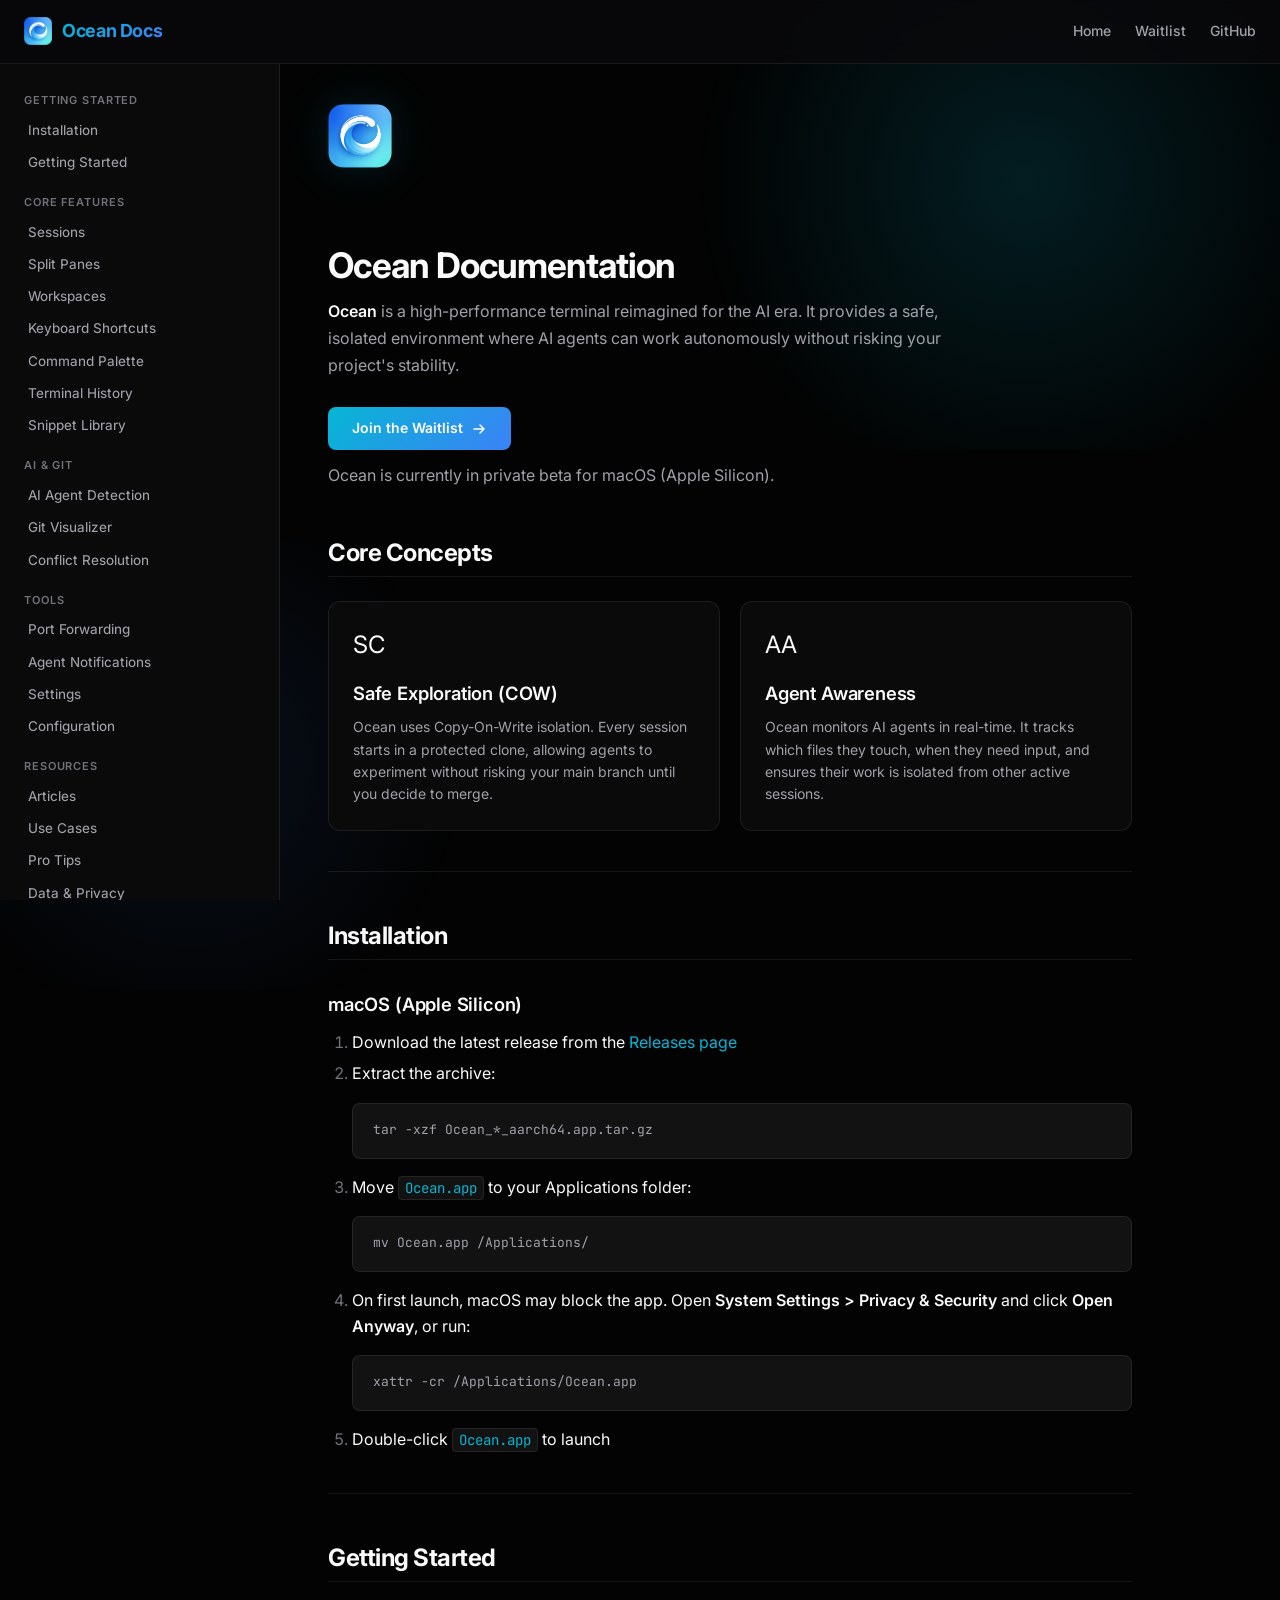
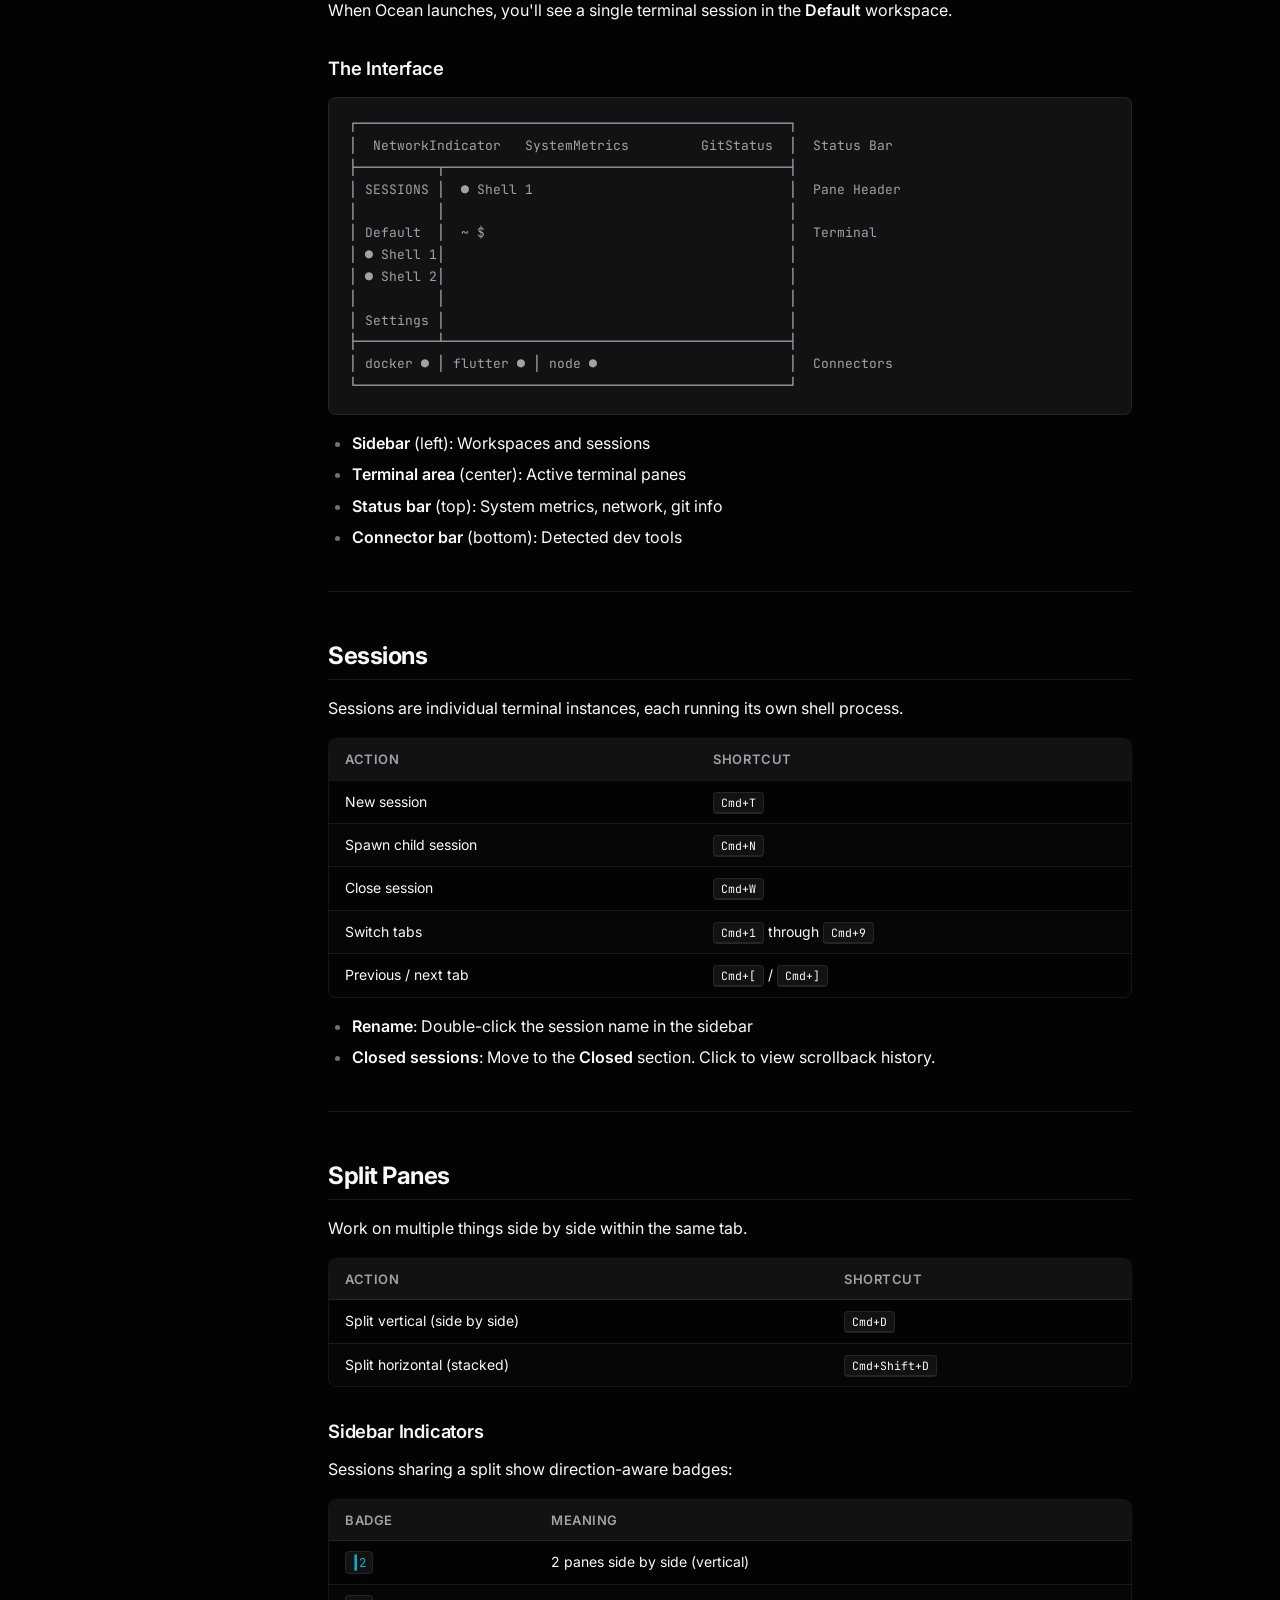
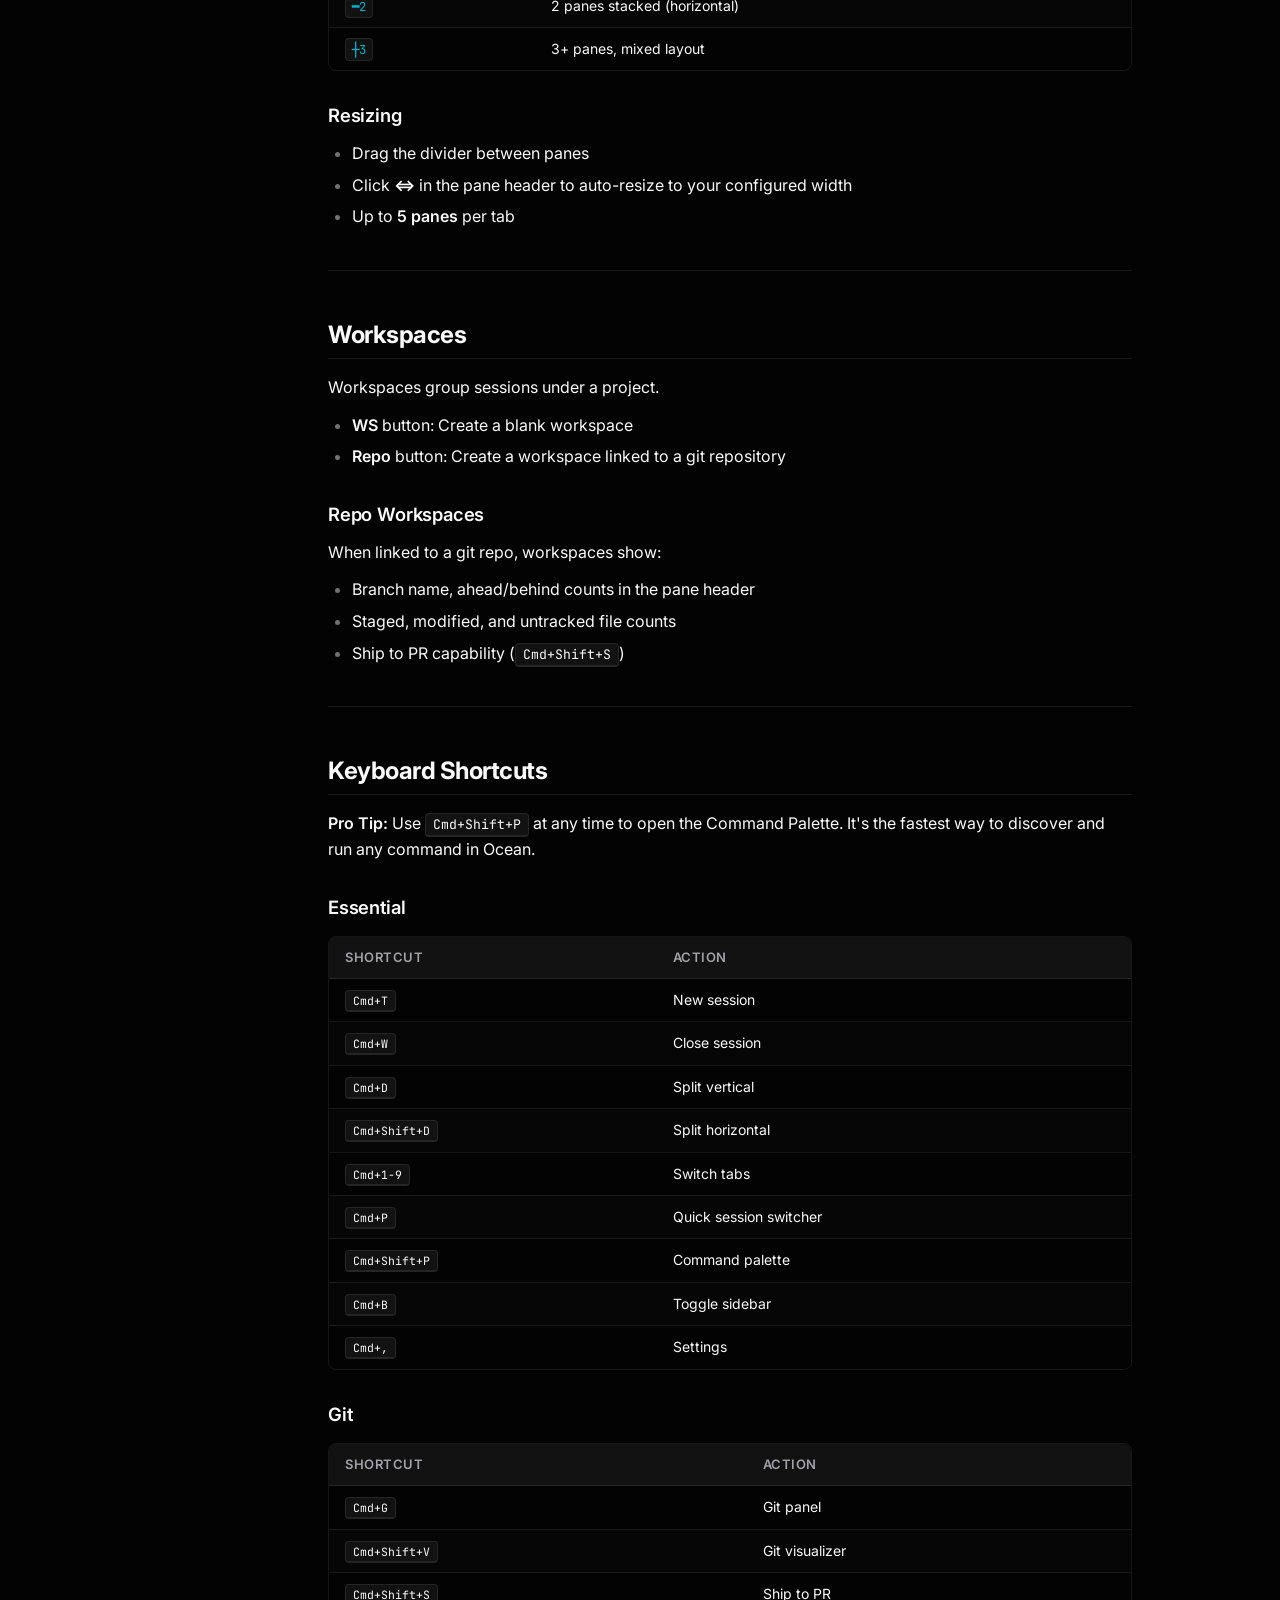
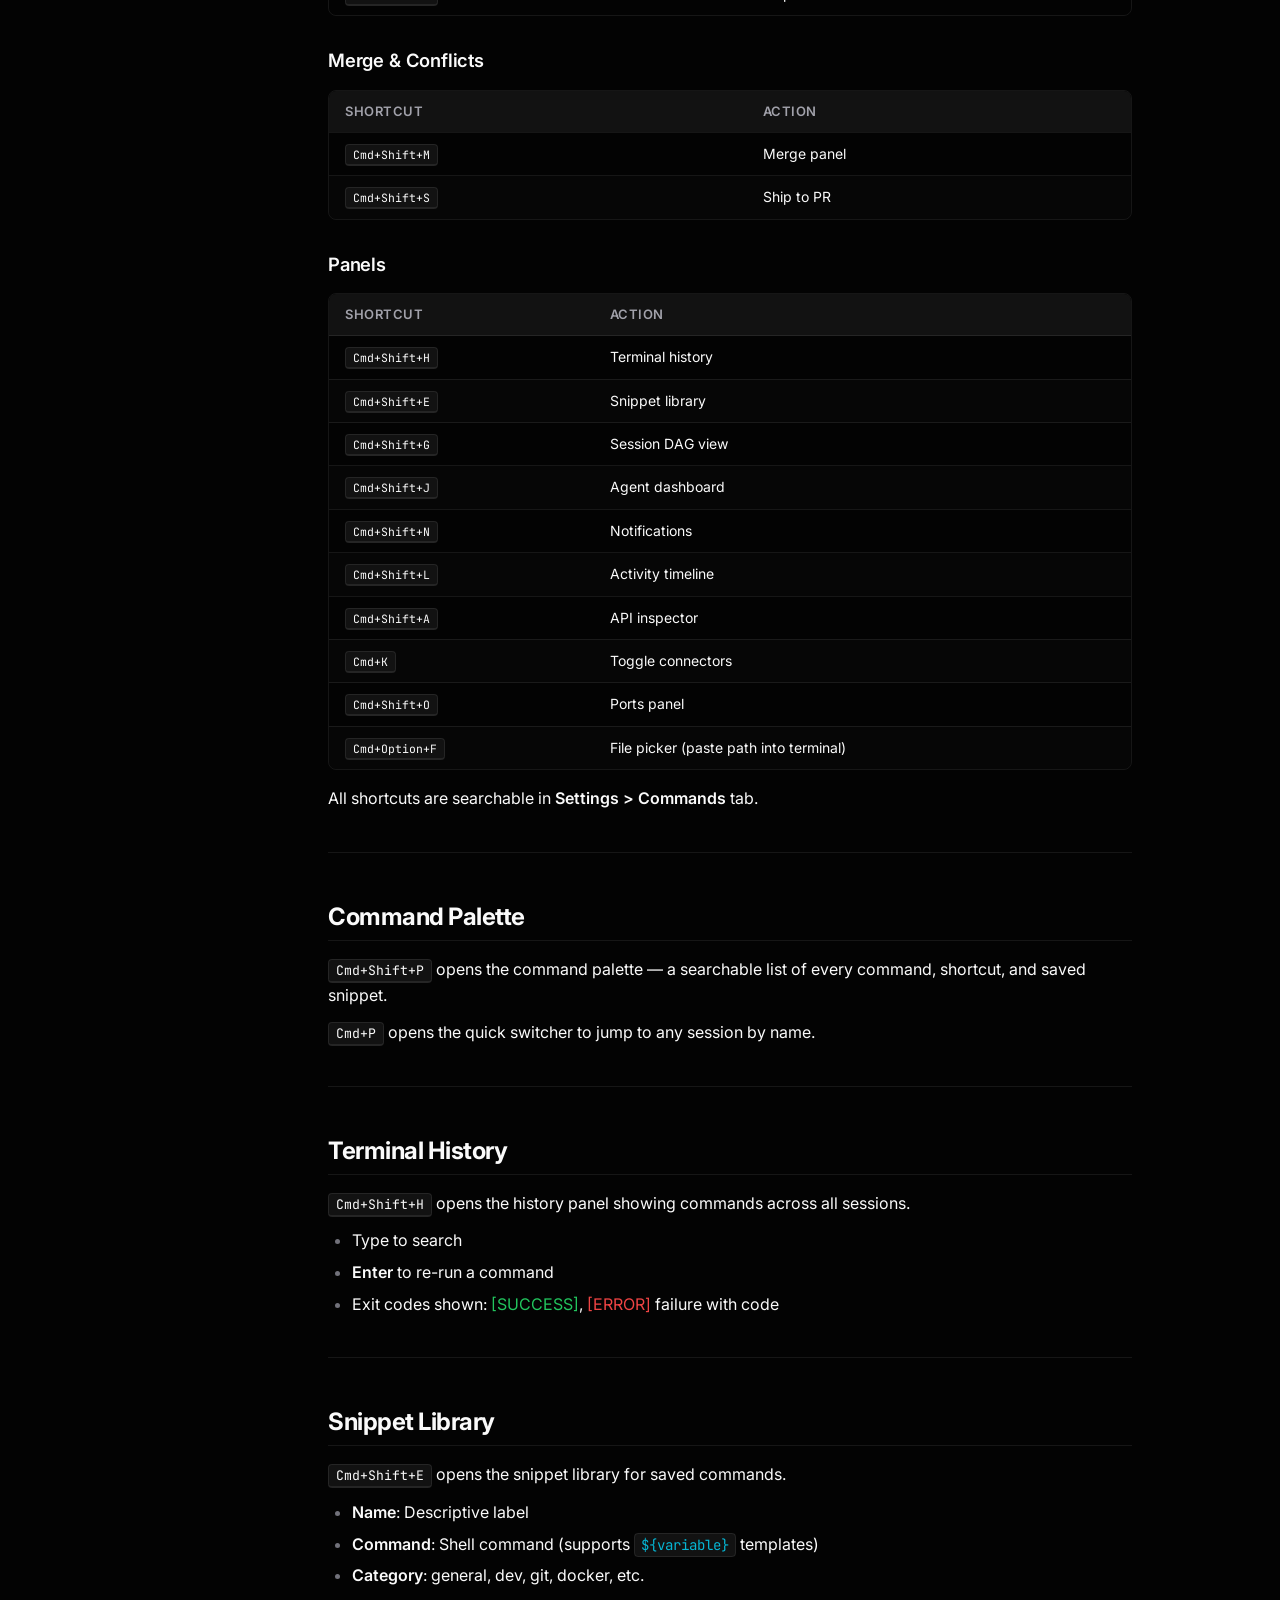
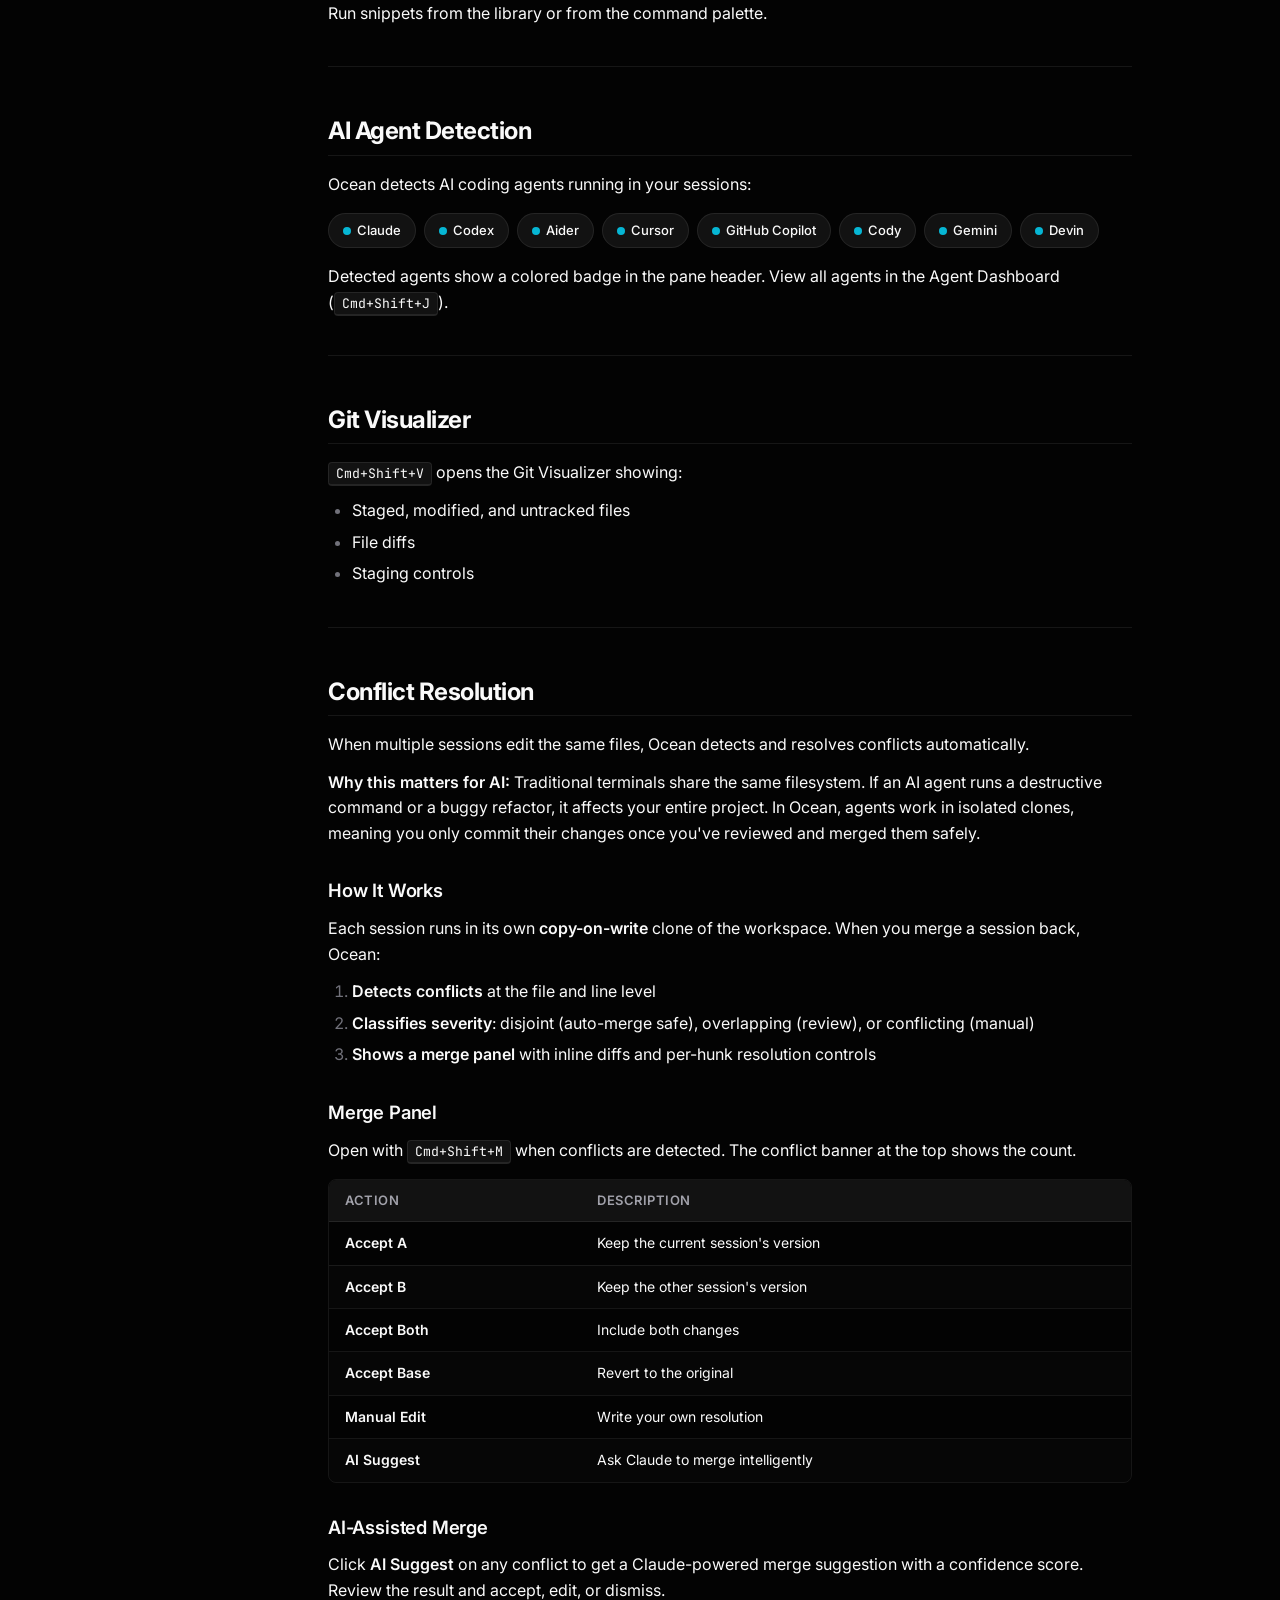
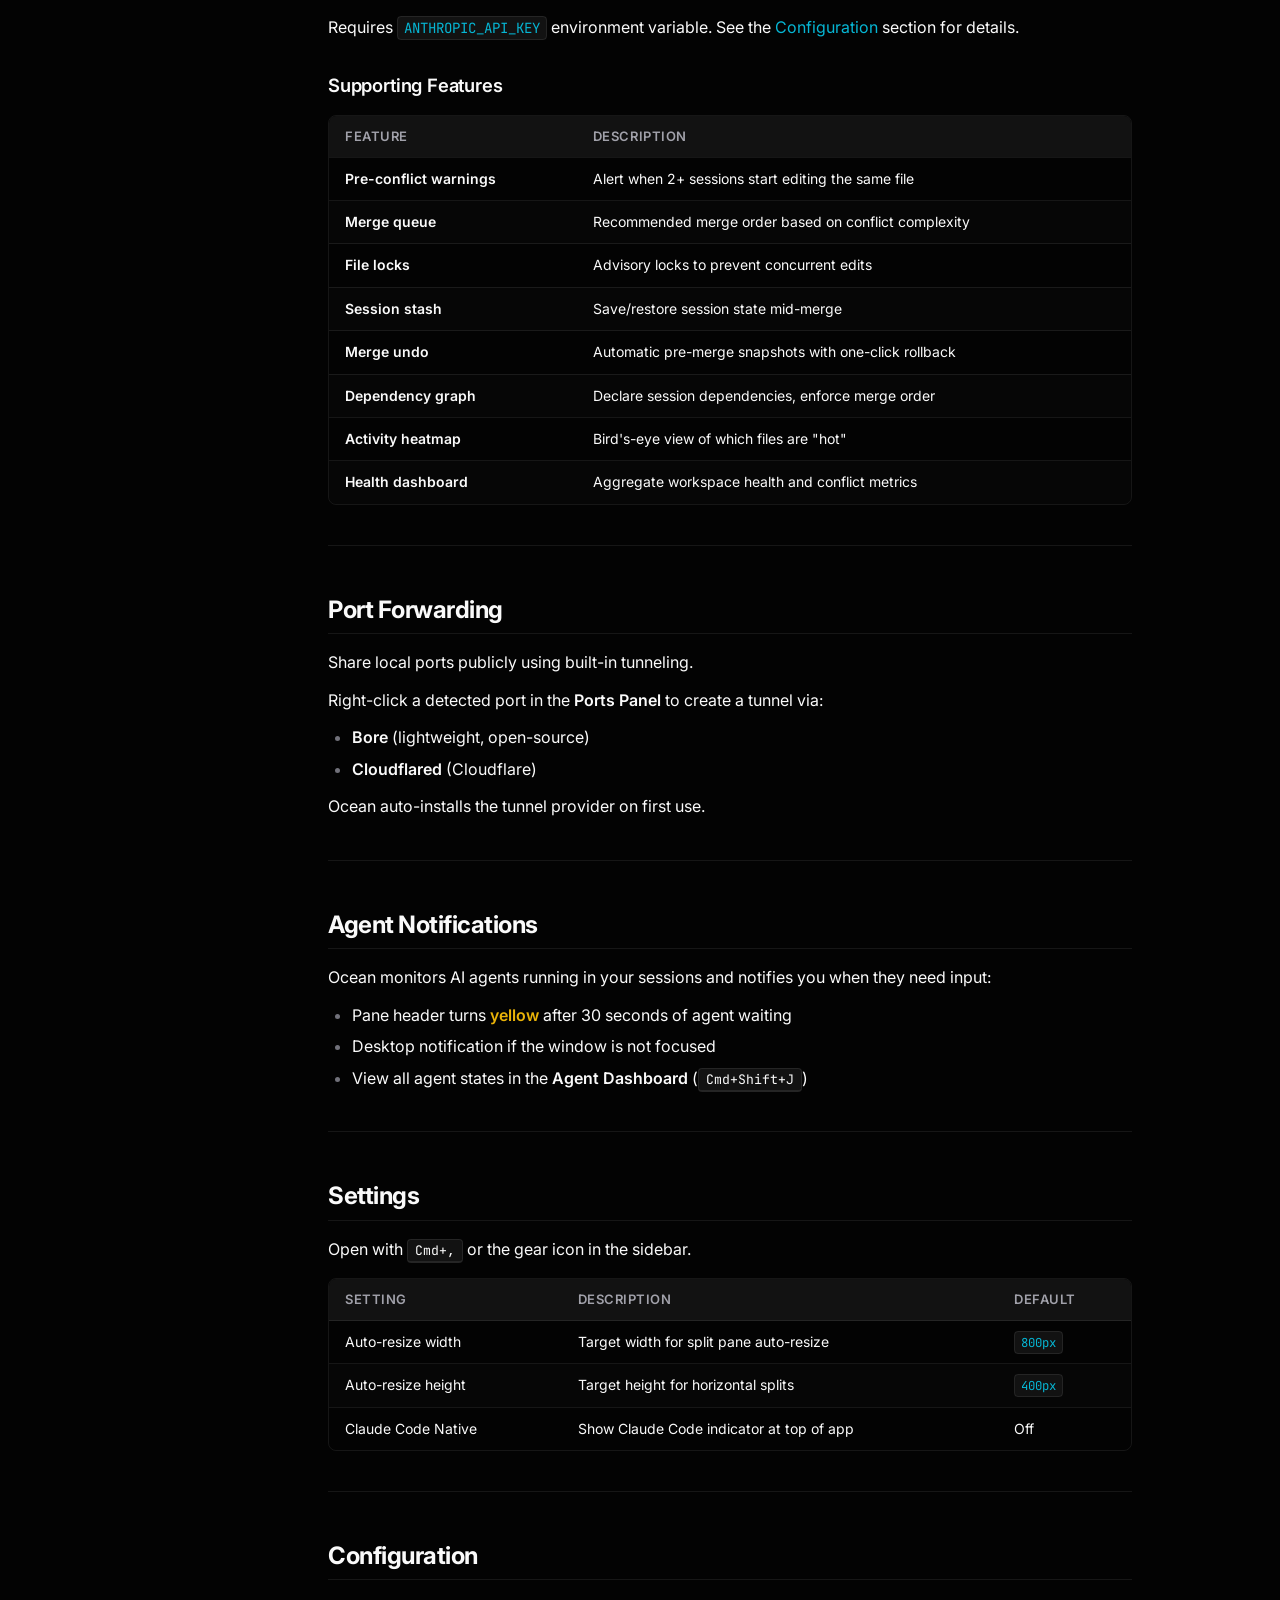
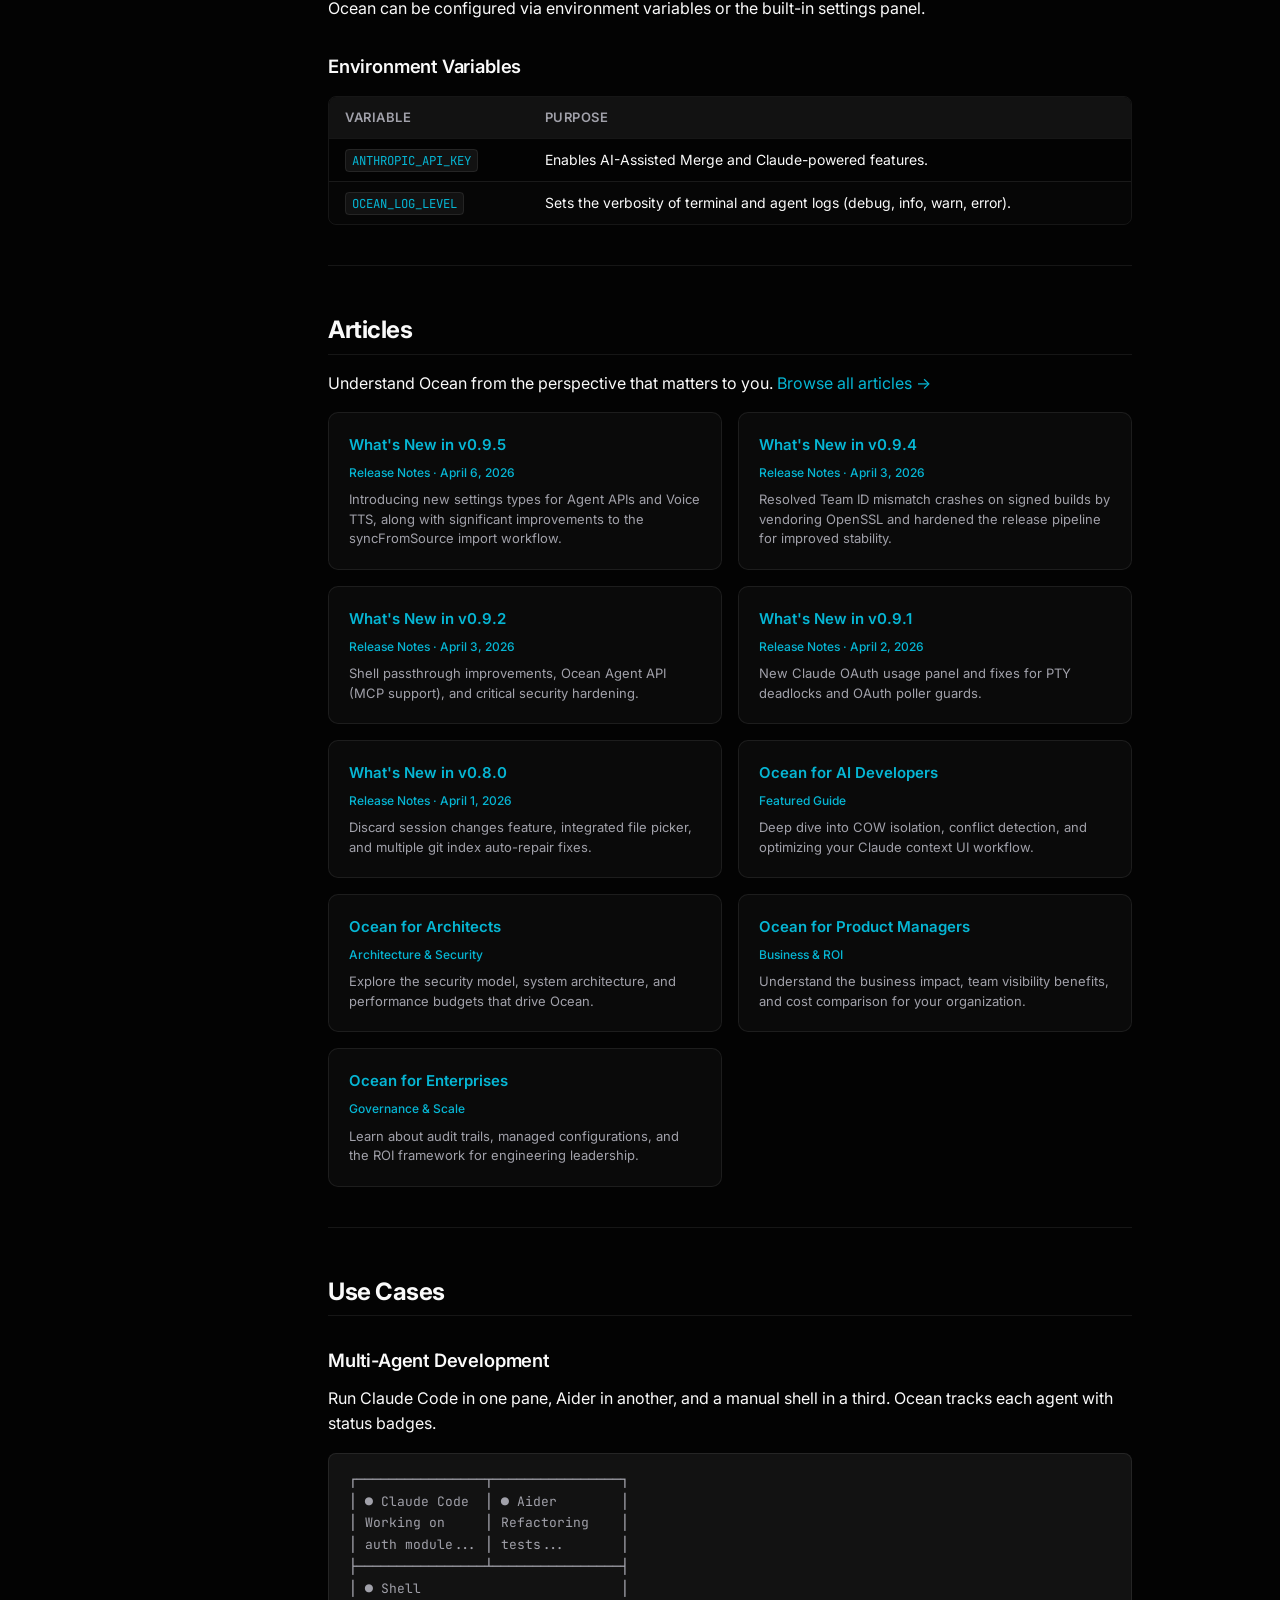
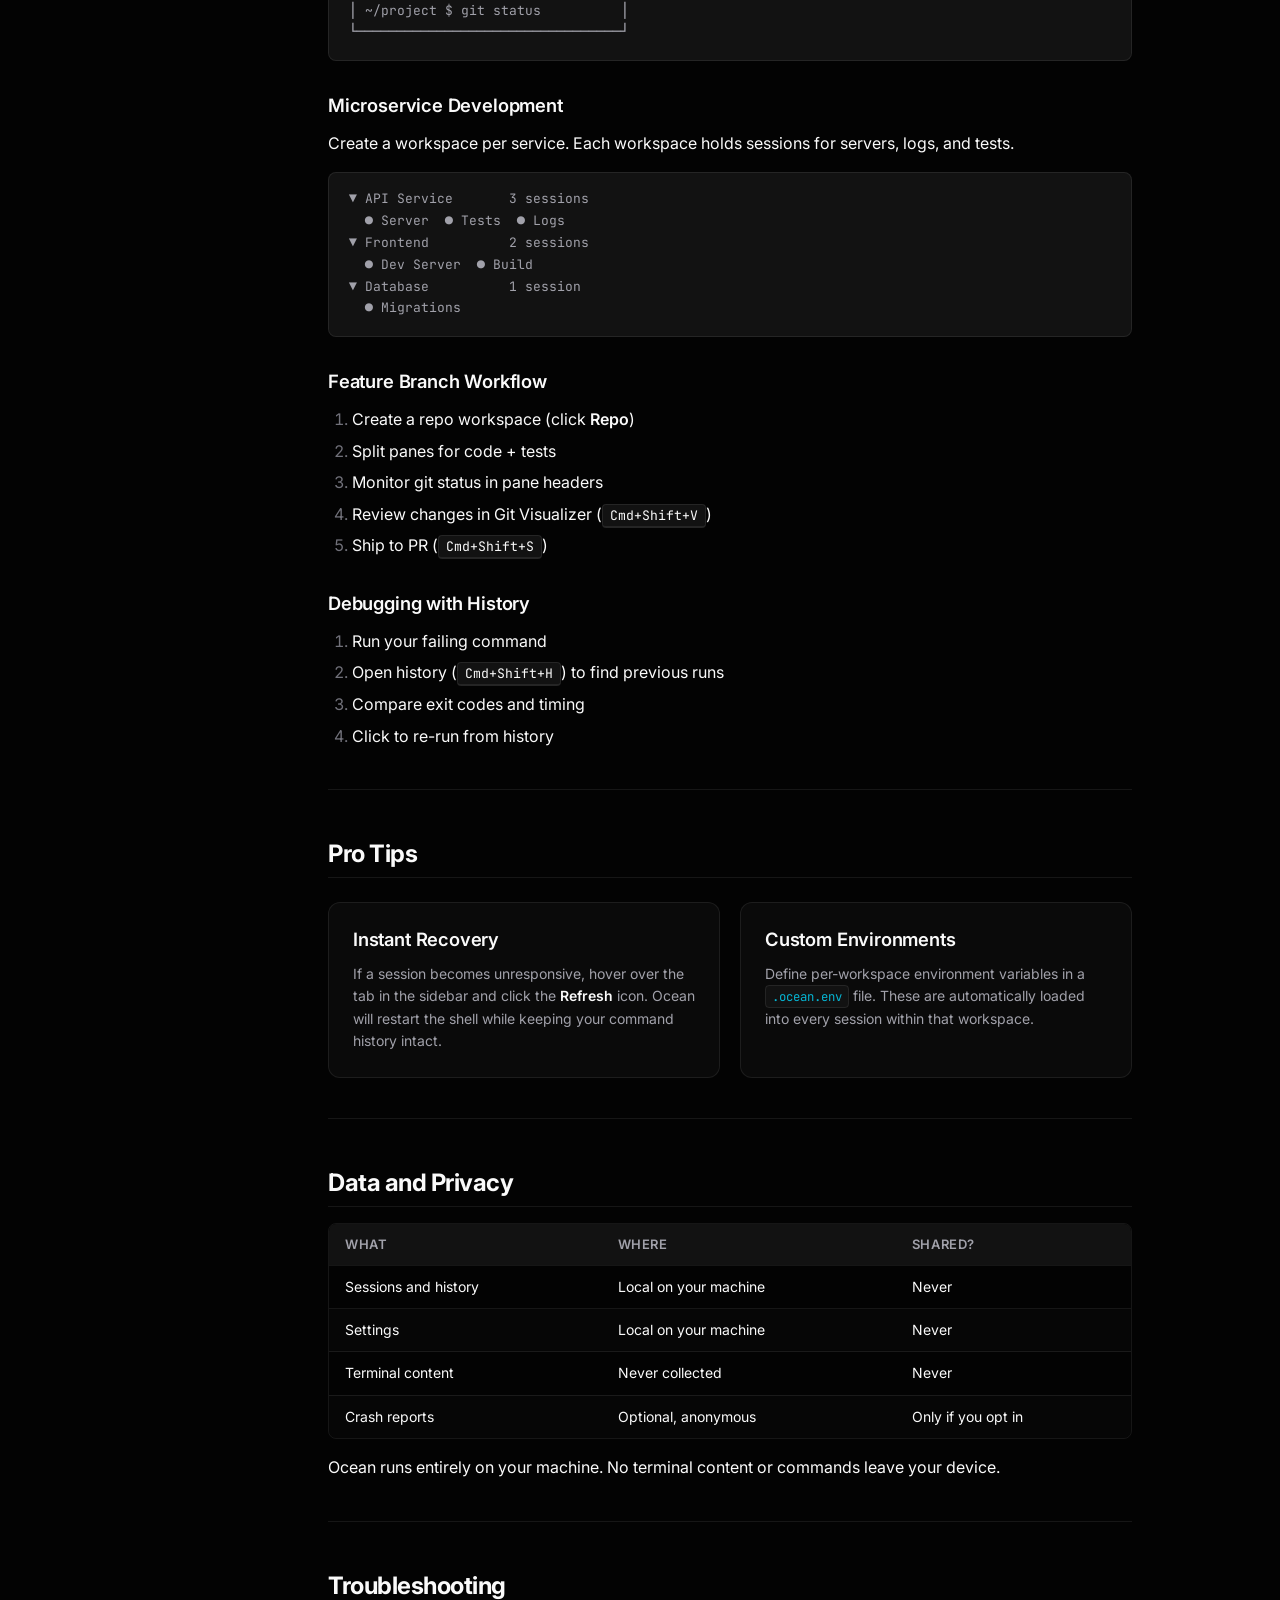
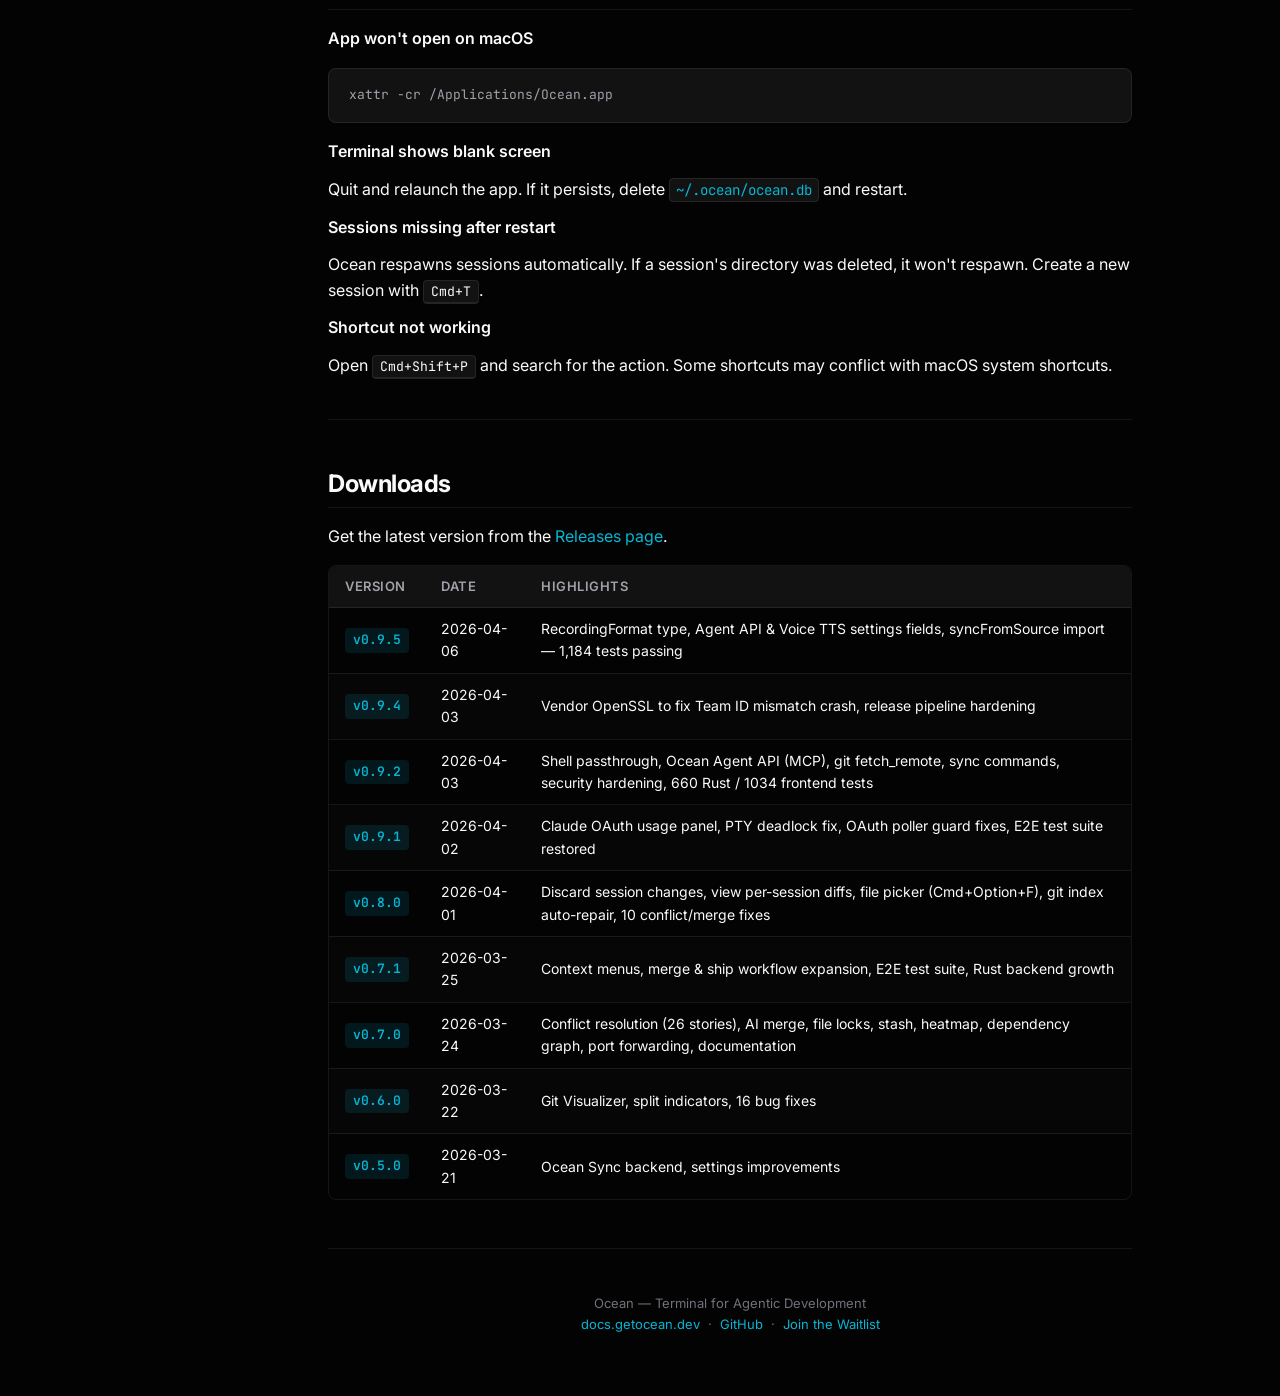
==== commit 9ab6ecab: "docs: overhaul documentation with new core concepts, configuration section, and updated branding lin" ====
--- a/ocean-doc/index.html
+++ b/ocean-doc/index.html
@@ -50,8 +50,8 @@
       </a>
     </div>
     <div class="nav-links" id="navLinks">
-      <a href="https://ocean-app.web.app">Home</a>
-      <a href="https://joinocean.web.app">Waitlist</a>
+      <a href="https://getocean.dev">Home</a>
+      <a href="https://forms.gle/4RQFThD8KF6Vu1Su6" target="_blank" rel="noopener">Waitlist</a>
       <a href="https://github.com/viveky259259/ocean-releases" target="_blank" rel="noopener">GitHub</a>
     </div>
   </nav>
@@ -87,11 +87,13 @@
       <a href="#port-forwarding">Port Forwarding</a>
       <a href="#agent-notifications">Agent Notifications</a>
       <a href="#settings">Settings</a>
+      <a href="#configuration">Configuration</a>
     </div>
     <div class="sidebar-section">
       <div class="sidebar-section-title">Resources</div>
       <a href="#articles">Articles</a>
       <a href="#use-cases">Use Cases</a>
+      <a href="#pro-tips">Pro Tips</a>
       <a href="#data-and-privacy">Data & Privacy</a>
       <a href="#troubleshooting">Troubleshooting</a>
       <a href="#downloads">Downloads</a>
@@ -104,19 +106,39 @@
 
       <!-- Intro -->
       <section class="intro-hero" id="ocean-documentation">
+        <img src="favicon.png" alt="Ocean Logo" class="hero-logo-img">
         <h1>Ocean Documentation</h1>
-        <p><strong>Ocean</strong> is a desktop terminal built for developers who work with AI coding agents. It
-          organizes your terminal sessions into workspaces, tracks what each agent is doing, and gives you split panes,
-          git integration, and command history &mdash; all in one window.</p>
-        <a href="https://forms.gle/4RQFThD8KF6Vu1Su6" class="waitlist-cta" target="_blank" rel="noopener">
-          Join the Waitlist
-          <svg width="16" height="16" viewBox="0 0 16 16" fill="none">
-            <path d="M3 8h10M9 4l4 4-4 4" stroke="currentColor" stroke-width="1.5" stroke-linecap="round"
-              stroke-linejoin="round" />
-          </svg>
-        </a>
-        <p style="margin-top:12px; font-size:13px; color:var(--dim);">Ocean is in private beta for macOS (Apple
-          Silicon).</p>
+        <p><strong>Ocean</strong> is a high-performance terminal reimagined for the AI era. It provides a safe, isolated
+          environment where AI agents can work autonomously without risking your project's stability.</p>
+        <div class="hero-actions">
+          <a href="https://forms.gle/4RQFThD8KF6Vu1Su6" class="waitlist-cta" target="_blank" rel="noopener">
+            Join the Waitlist
+            <svg width="16" height="16" viewBox="0 0 16 16" fill="none">
+              <path d="M3 8h10M9 4l4 4-4 4" stroke="currentColor" stroke-width="1.5" stroke-linecap="round"
+                stroke-linejoin="round" />
+            </svg>
+          </a>
+        </div>
+        <p class="beta-note">Ocean is currently in private beta for macOS (Apple Silicon).</p>
+      </section>
+
+      <!-- Core Concepts -->
+      <section class="concepts">
+        <h2>Core Concepts</h2>
+        <div class="concepts-grid">
+          <div class="concept-card">
+            <div class="concept-icon">SC</div>
+            <h3>Safe Exploration (COW)</h3>
+            <p>Ocean uses Copy-On-Write isolation. Every session starts in a protected clone, allowing agents to
+              experiment without risking your main branch until you decide to merge.</p>
+          </div>
+          <div class="concept-card">
+            <div class="concept-icon">AA</div>
+            <h3>Agent Awareness</h3>
+            <p>Ocean monitors AI agents in real-time. It tracks which files they touch, when they need input, and
+              ensures their work is isolated from other active sessions.</p>
+          </div>
+        </div>
       </section>
 
       <hr>
@@ -297,6 +319,8 @@
 
       <!-- Keyboard Shortcuts -->
       <h2 id="keyboard-shortcuts">Keyboard Shortcuts</h2>
+      <p class="tip"><strong>Pro Tip:</strong> Use <kbd>Cmd+Shift+P</kbd> at any time to open the Command Palette. It's
+        the fastest way to discover and run any command in Ocean.</p>
 
       <h3>Essential</h3>
       <div class="table-wrap">
@@ -468,8 +492,8 @@
       <ul>
         <li>Type to search</li>
         <li><strong>Enter</strong> to re-run a command</li>
-        <li>Exit codes shown: <span style="color:var(--green);">&#x2713;</span> success, <span
-            style="color:#ef4444;">&#x2717;</span> failure with code</li>
+        <li>Exit codes shown: <span style="color:var(--green);">[SUCCESS]</span>, <span
+            style="color:#ef4444;">[ERROR]</span> failure with code</li>
       </ul>
 
       <hr>
@@ -521,6 +545,12 @@
       <h2 id="conflict-resolution">Conflict Resolution</h2>
       <p>When multiple sessions edit the same files, Ocean detects and resolves conflicts automatically.</p>
 
+      <div class="note">
+        <p><strong>Why this matters for AI:</strong> Traditional terminals share the same filesystem. If an AI agent
+          runs a destructive command or a buggy refactor, it affects your entire project. In Ocean, agents work in
+          isolated clones, meaning you only commit their changes once you've reviewed and merged them safely.</p>
+      </div>
+
       <h3>How It Works</h3>
       <p>Each session runs in its own <strong>copy-on-write</strong> clone of the workspace. When you merge a session
         back, Ocean:</p>
@@ -575,7 +605,8 @@
       <h3>AI-Assisted Merge</h3>
       <p>Click <strong>AI Suggest</strong> on any conflict to get a Claude-powered merge suggestion with a confidence
         score. Review the result and accept, edit, or dismiss.</p>
-      <p>Requires <code>ANTHROPIC_API_KEY</code> environment variable.</p>
+      <p>Requires <code>ANTHROPIC_API_KEY</code> environment variable. See the <a
+          href="#configuration">Configuration</a> section for details.</p>
 
       <h3>Supporting Features</h3>
       <div class="table-wrap">
@@ -683,58 +714,93 @@
 
       <hr>
 
+      <!-- Configuration -->
+      <h2 id="configuration">Configuration</h2>
+      <p>Ocean can be configured via environment variables or the built-in settings panel.</p>
+
+      <h3>Environment Variables</h3>
+      <div class="table-wrap">
+        <table>
+          <thead>
+            <tr>
+              <th>Variable</th>
+              <th>Purpose</th>
+            </tr>
+          </thead>
+          <tbody>
+            <tr>
+              <td><code>ANTHROPIC_API_KEY</code></td>
+              <td>Enables AI-Assisted Merge and Claude-powered features.</td>
+            </tr>
+            <tr>
+              <td><code>OCEAN_LOG_LEVEL</code></td>
+              <td>Sets the verbosity of terminal and agent logs (debug, info, warn, error).</td>
+            </tr>
+          </tbody>
+        </table>
+      </div>
+
+      <hr>
+
       <!-- Articles -->
       <h2 id="articles">Articles</h2>
-      <p>Understand Ocean from the perspective that matters to you. <a href="https://ocean-app.web.app/articles.html"
+      <p>Understand Ocean from the perspective that matters to you. <a href="https://getocean.dev/articles"
           style="color:var(--accent)">Browse all articles &rarr;</a></p>
 
       <div class="articles-grid">
         <div class="article-card">
           <h4><a href="https://github.com/viveky259259/ocean-releases/releases/tag/v0.9.5">What's New in v0.9.5</a></h4>
           <div class="for">Release Notes &middot; April 6, 2026</div>
-          <p>RecordingFormat, Agent API &amp; Voice TTS settings types, syncFromSource import — 1,184 tests passing.</p>
+          <p>Introducing new settings types for Agent APIs and Voice TTS, along with significant improvements to the
+            syncFromSource import workflow.</p>
+        </div>
+        <div class="article-card">
           <h4><a href="https://github.com/viveky259259/ocean-releases/releases/tag/v0.9.4">What's New in v0.9.4</a></h4>
-          <p>Vendored OpenSSL to fix Team ID mismatch crash on signed builds, release pipeline hardening.</p>
+          <div class="for">Release Notes &middot; April 3, 2026</div>
+          <p>Resolved Team ID mismatch crashes on signed builds by vendoring OpenSSL and hardened the release pipeline
+            for improved stability.</p>
+        </div>
+        <div class="article-card">
           <h4><a href="https://viveky259259.github.io/ocean-releases/articles/ocean-v0-9-2-release">What's New in
               v0.9.2</a></h4>
           <div class="for">Release Notes &middot; April 3, 2026</div>
-          <p>Shell passthrough, Ocean Agent API (MCP), git fetch_remote, sync commands, security hardening</p>
+          <p>Shell passthrough improvements, Ocean Agent API (MCP support), and critical security hardening.</p>
         </div>
         <div class="article-card">
           <h4><a href="https://viveky259259.github.io/ocean-releases/articles/ocean-v0-9-1-release">What's New in
               v0.9.1</a></h4>
           <div class="for">Release Notes &middot; April 2, 2026</div>
-          <p>Claude OAuth usage panel, PTY deadlock fix, OAuth poller guard fixes, E2E test suite restored</p>
+          <p>New Claude OAuth usage panel and fixes for PTY deadlocks and OAuth poller guards.</p>
         </div>
         <div class="article-card">
           <h4><a href="https://viveky259259.github.io/ocean-releases/articles/ocean-v0-8-0-release">What's New in
               v0.8.0</a></h4>
           <div class="for">Release Notes &middot; April 1, 2026</div>
-          <p>Discard session changes, file picker, git index auto-repair, 10 conflict/merge fixes</p>
+          <p>Discard session changes feature, integrated file picker, and multiple git index auto-repair fixes.</p>
         </div>
         <div class="article-card">
           <h4><a href="https://viveky259259.github.io/ocean-releases/articles/ocean-for-ai-developers">Ocean for AI
               Developers</a></h4>
-          <div class="for">For developers using Claude, Aider, Cursor</div>
-          <p>COW isolation, conflict detection, agent workflow, Claude context UI</p>
+          <div class="for">Featured Guide</div>
+          <p>Deep dive into COW isolation, conflict detection, and optimizing your Claude context UI workflow.</p>
         </div>
         <div class="article-card">
           <h4><a href="https://viveky259259.github.io/ocean-releases/articles/ocean-for-architects">Ocean for
               Architects</a></h4>
-          <div class="for">For tech leads &amp; solution architects</div>
-          <p>24 problems solved, system architecture, security model, performance budgets</p>
+          <div class="for">Architecture & Security</div>
+          <p>Explore the security model, system architecture, and performance budgets that drive Ocean.</p>
         </div>
         <div class="article-card">
           <h4><a href="https://viveky259259.github.io/ocean-releases/articles/ocean-for-product-managers">Ocean for
               Product Managers</a></h4>
-          <div class="for">For non-technical stakeholders</div>
-          <p>Business impact, team visibility, cost comparison, ROI</p>
+          <div class="for">Business & ROI</div>
+          <p>Understand the business impact, team visibility benefits, and cost comparison for your organization.</p>
         </div>
         <div class="article-card">
           <h4><a href="https://viveky259259.github.io/ocean-releases/articles/ocean-for-enterprises">Ocean for
               Enterprises</a></h4>
-          <div class="for">For IT, security &amp; engineering leadership</div>
-          <p>Governance, audit trail, managed config, deployment, ROI framework</p>
+          <div class="for">Governance & Scale</div>
+          <p>Learn about audit trails, managed configurations, and the ROI framework for engineering leadership.</p>
         </div>
       </div>
 
@@ -785,6 +851,25 @@
 
       <hr>
 
+      <!-- Pro Tips -->
+      <section class="pro-tips" id="pro-tips">
+        <h2>Pro Tips</h2>
+        <div class="concepts-grid">
+          <div class="concept-card">
+            <h3>Instant Recovery</h3>
+            <p>If a session becomes unresponsive, hover over the tab in the sidebar and click the
+              <strong>Refresh</strong> icon. Ocean will restart the shell while keeping your command history intact.</p>
+          </div>
+          <div class="concept-card">
+            <h3>Custom Environments</h3>
+            <p>Define per-workspace environment variables in a <code>.ocean.env</code> file. These are automatically
+              loaded into every session within that workspace.</p>
+          </div>
+        </div>
+      </section>
+
+      <hr>
+
       <!-- Data and Privacy -->
       <h2 id="data-and-privacy">Data and Privacy</h2>
 
@@ -919,7 +1004,8 @@
           <a href="https://docs.getocean.dev">docs.getocean.dev</a> &nbsp;&middot;&nbsp;
           <a href="https://github.com/viveky259259/ocean-releases" style="color:var(--accent);">GitHub</a>
           &nbsp;&middot;&nbsp;
-          <a href="https://joinocean.web.app" style="color:var(--accent);">Join the Waitlist</a>
+          <a href="https://forms.gle/4RQFThD8KF6Vu1Su6" style="color:var(--accent);" target="_blank" rel="noopener">Join
+            the Waitlist</a>
         </p>
       </div>
 
--- a/ocean-doc/styles.css
+++ b/ocean-doc/styles.css
@@ -470,6 +470,51 @@
     color: #fff;
   }
 
+  .beta-note {
+    margin-top: 12px;
+    font-size: 13px;
+    color: var(--dim);
+  }
+
+  /* ── Concepts Grid ───────────────────────── */
+  .concepts-grid {
+    display: grid;
+    grid-template-columns: repeat(auto-fit, minmax(300px, 1fr));
+    gap: 20px;
+    margin-top: 24px;
+  }
+
+  .concept-card {
+    background: var(--surface);
+    border: 1px solid var(--border);
+    border-radius: 12px;
+    padding: 24px;
+    transition: transform 0.2s, border-color 0.2s;
+  }
+
+  .concept-card:hover {
+    transform: translateY(-4px);
+    border-color: var(--accent);
+  }
+
+  .concept-icon {
+    font-size: 24px;
+    margin-bottom: 16px;
+  }
+
+  .concept-card h3 {
+    margin-top: 0;
+    margin-bottom: 10px;
+    color: var(--text);
+  }
+
+  .concept-card p {
+    font-size: 14px;
+    color: var(--muted);
+    margin: 0;
+    line-height: 1.6;
+  }
+
   /* ── Articles grid ───────────────────────── */
   .articles-grid {
     display: grid;
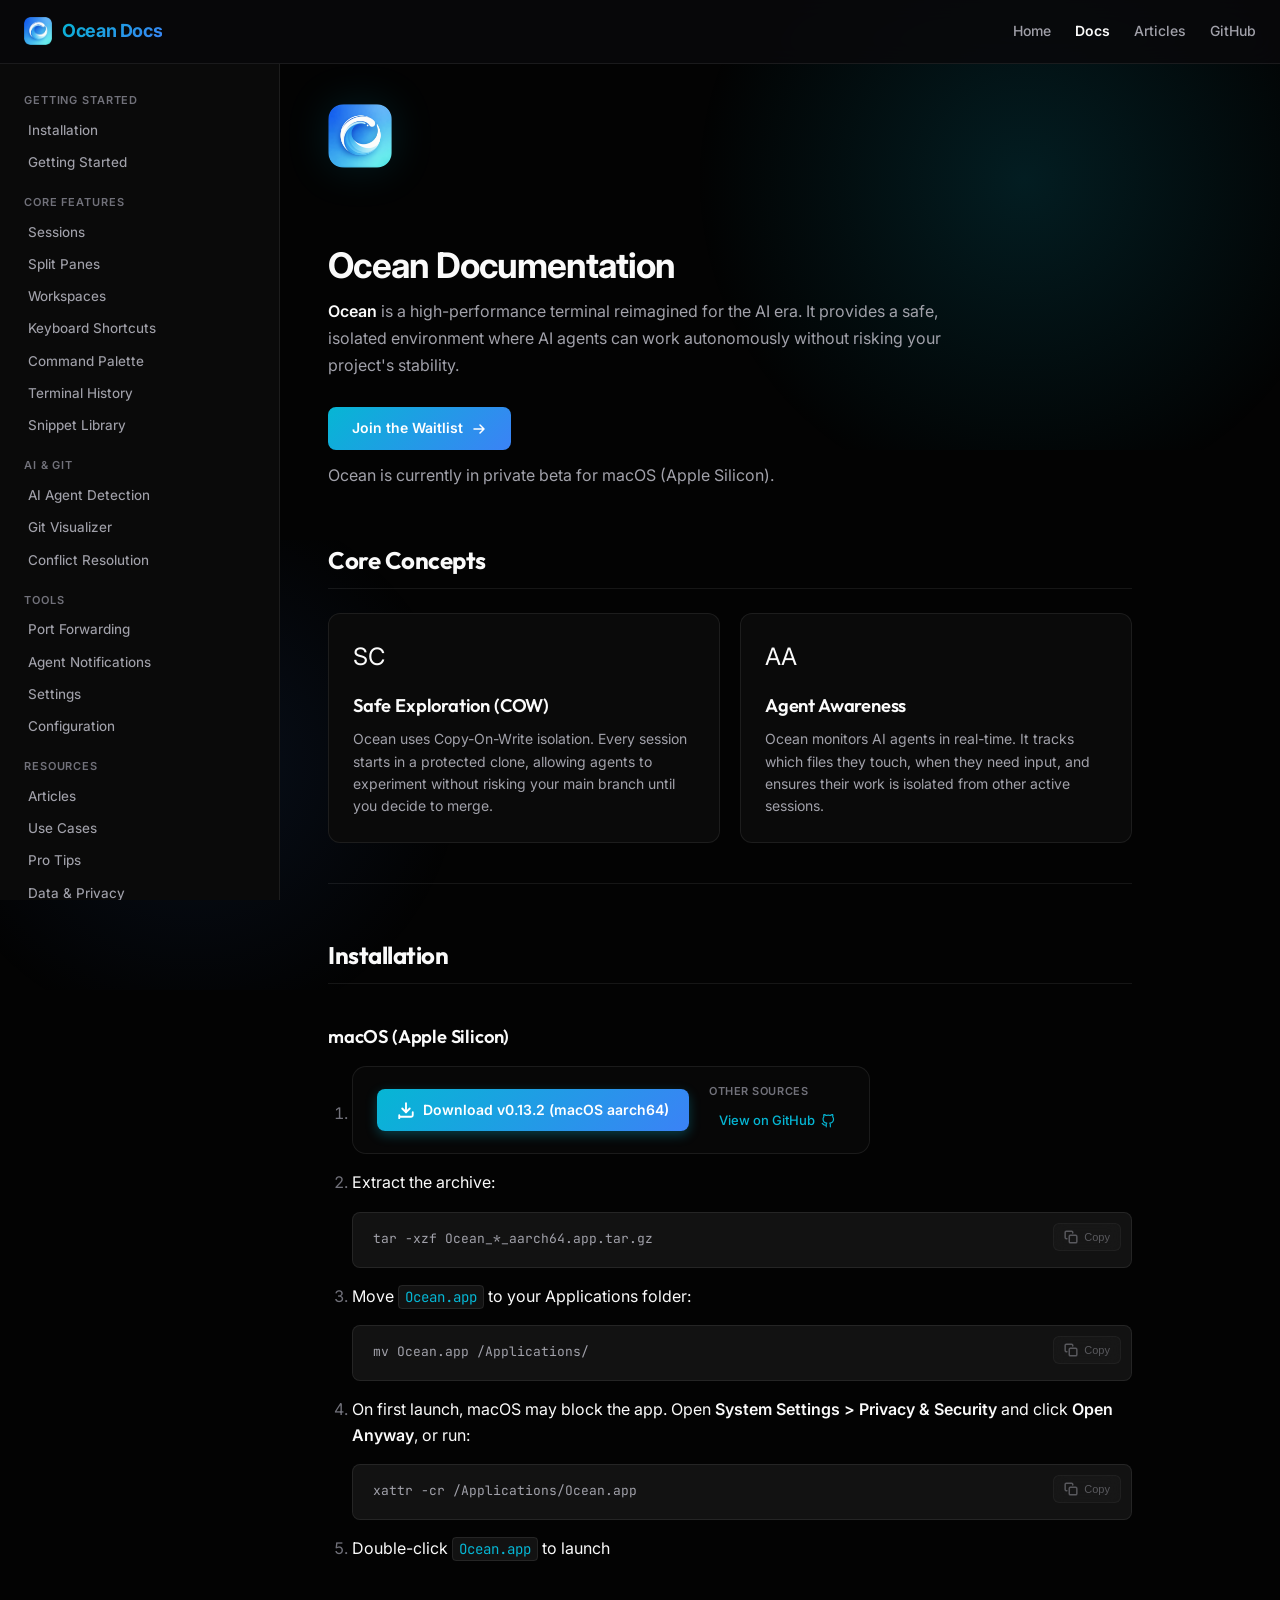
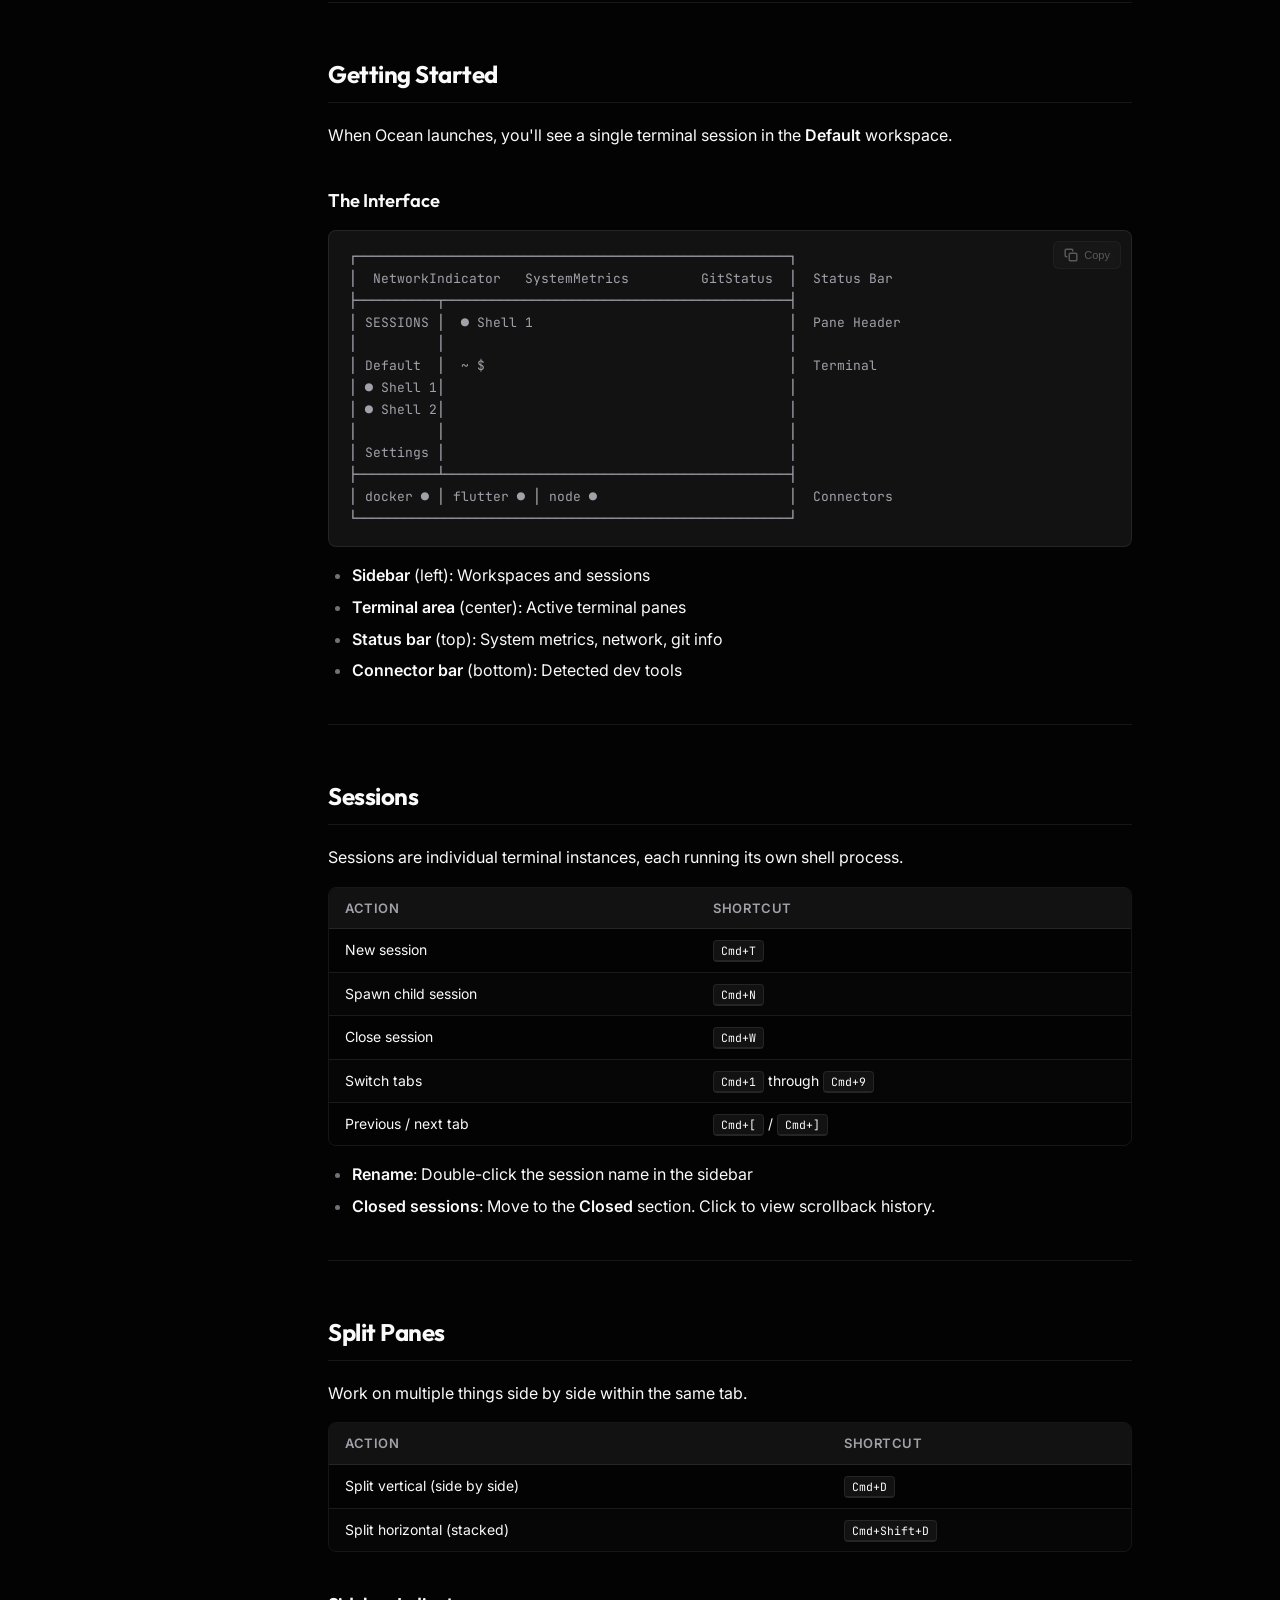
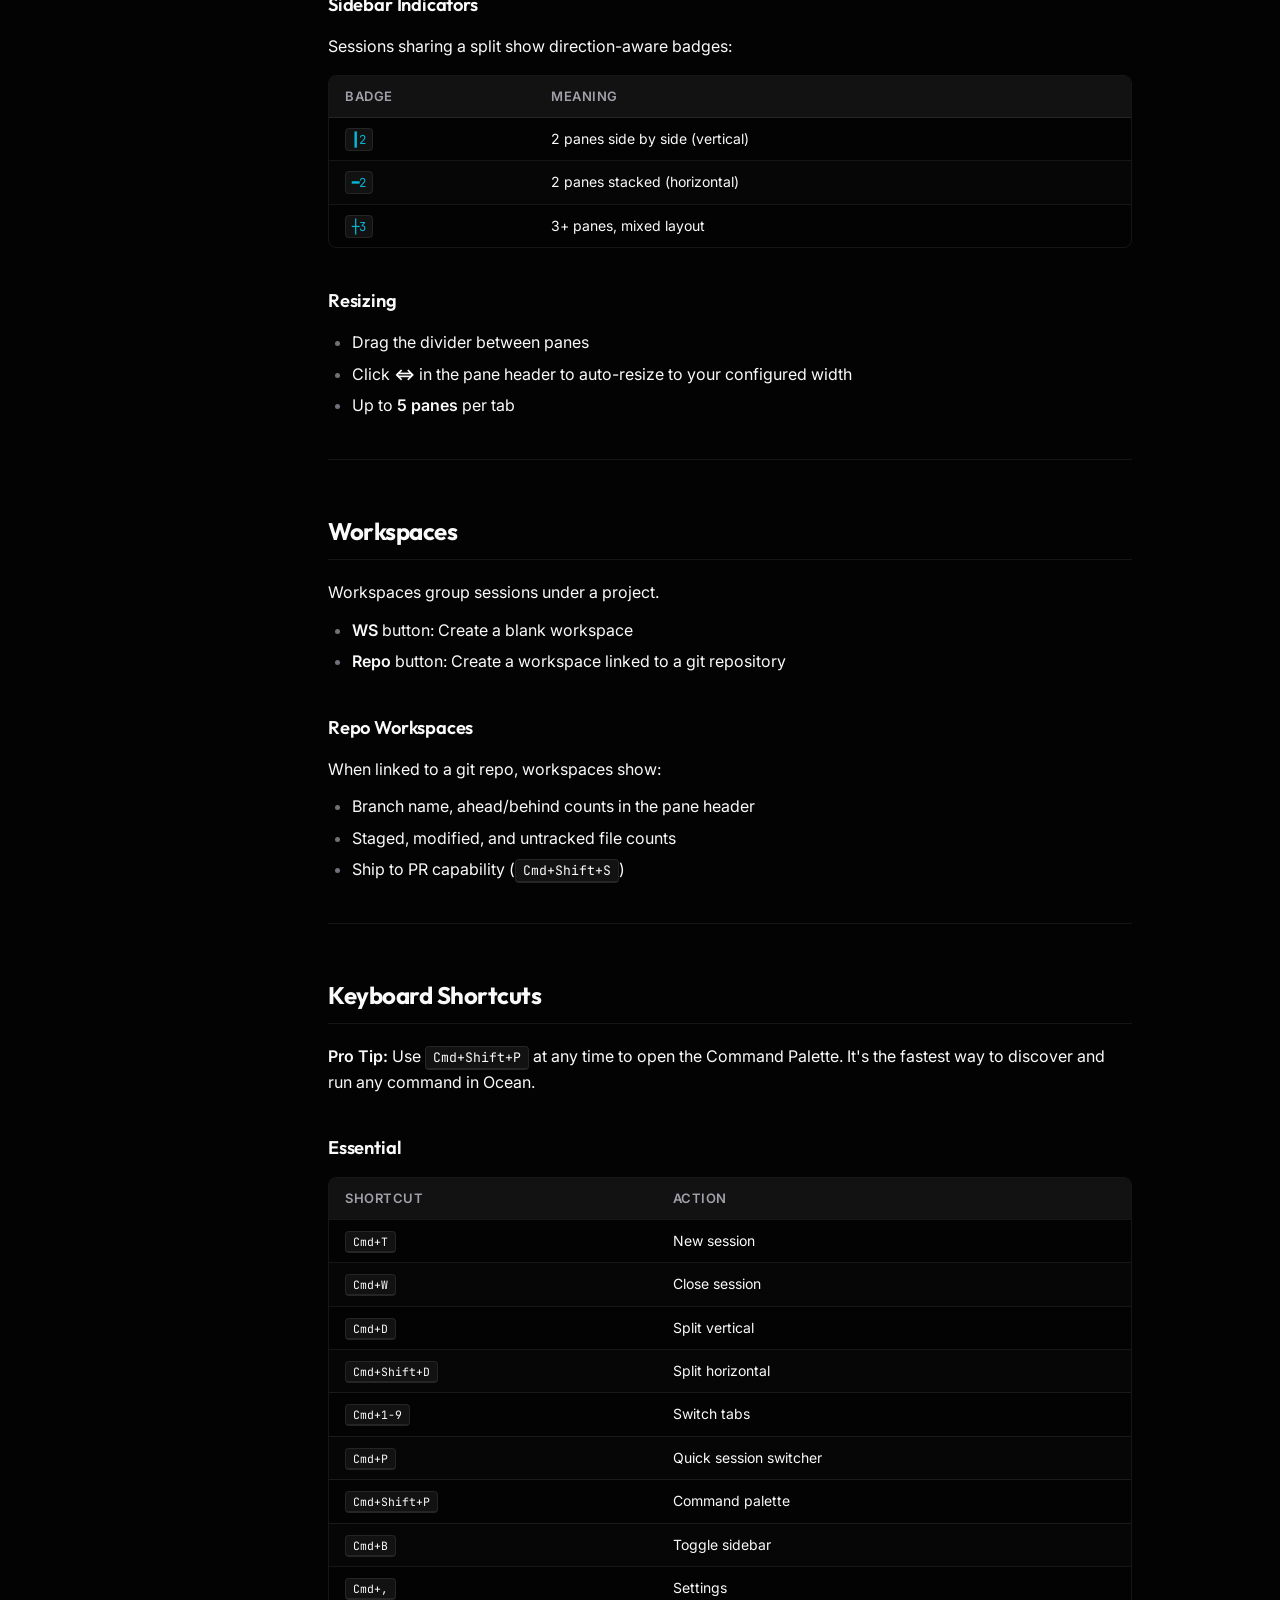
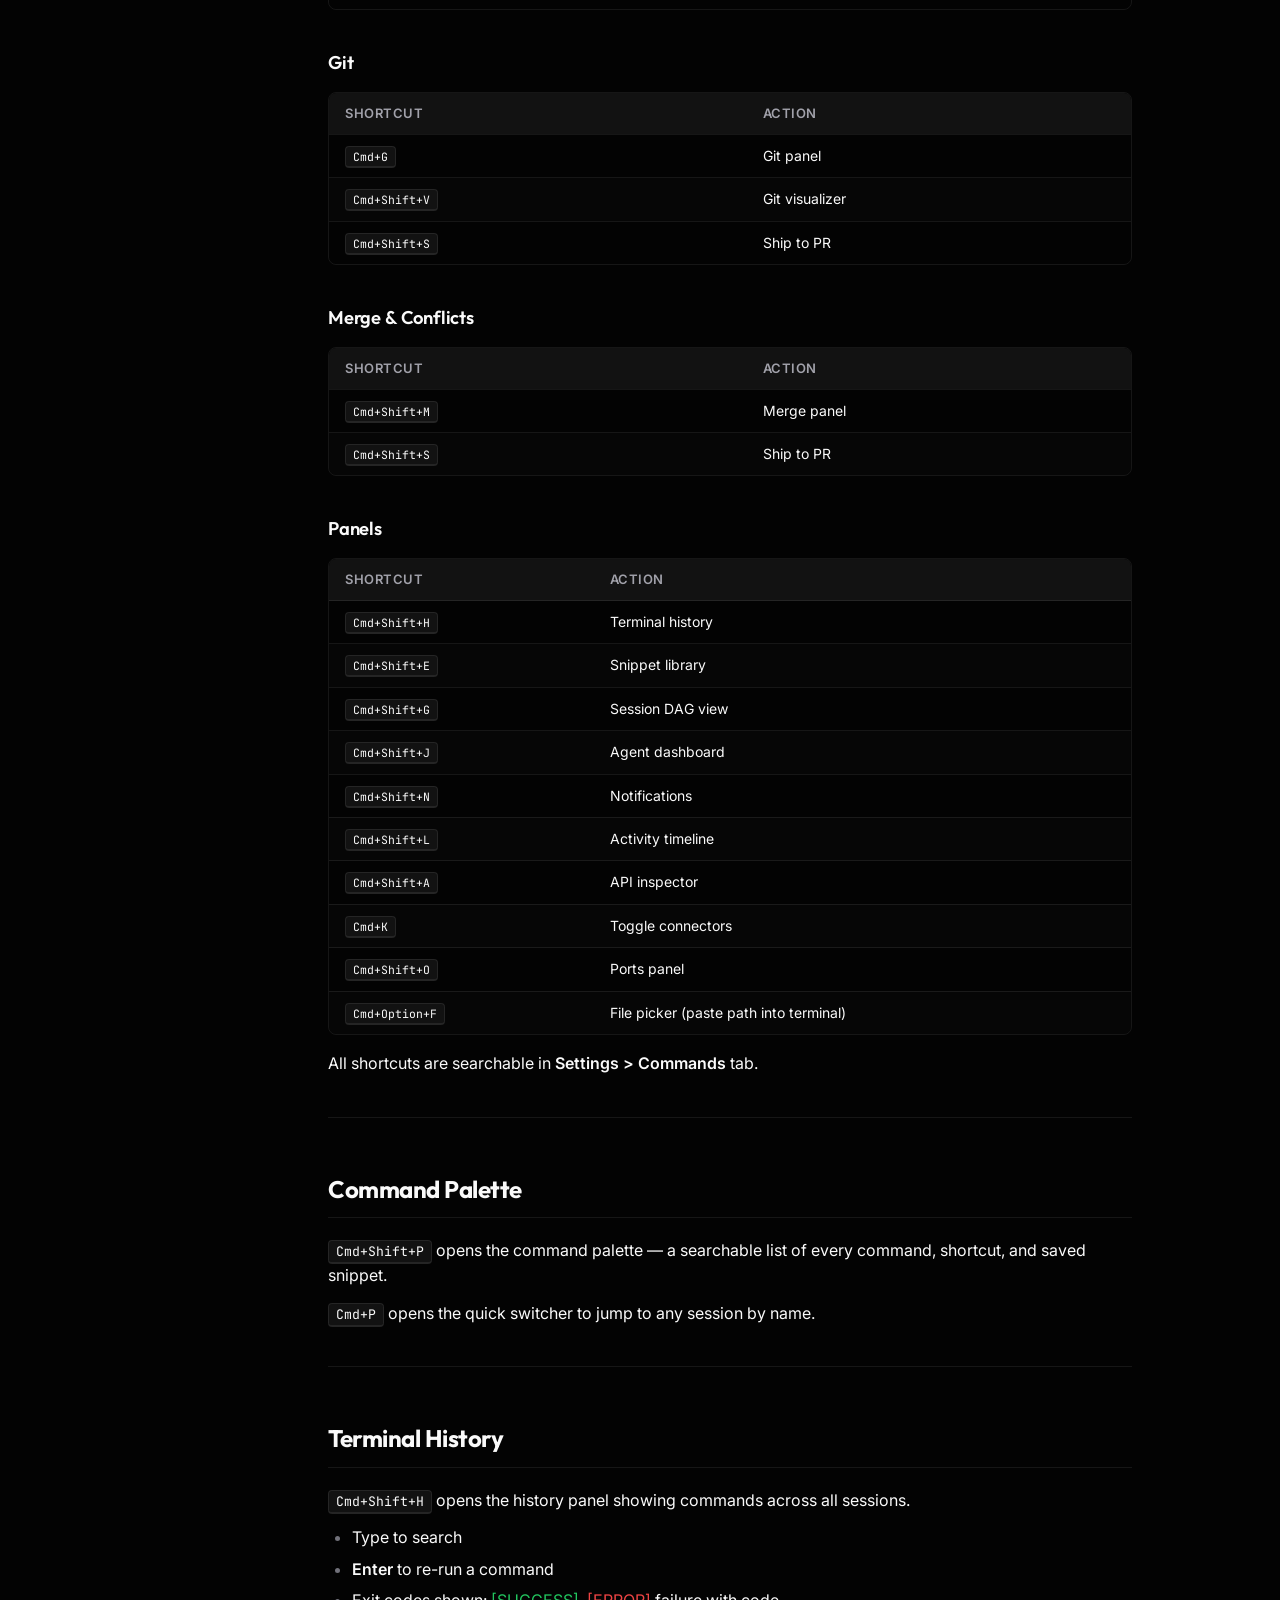
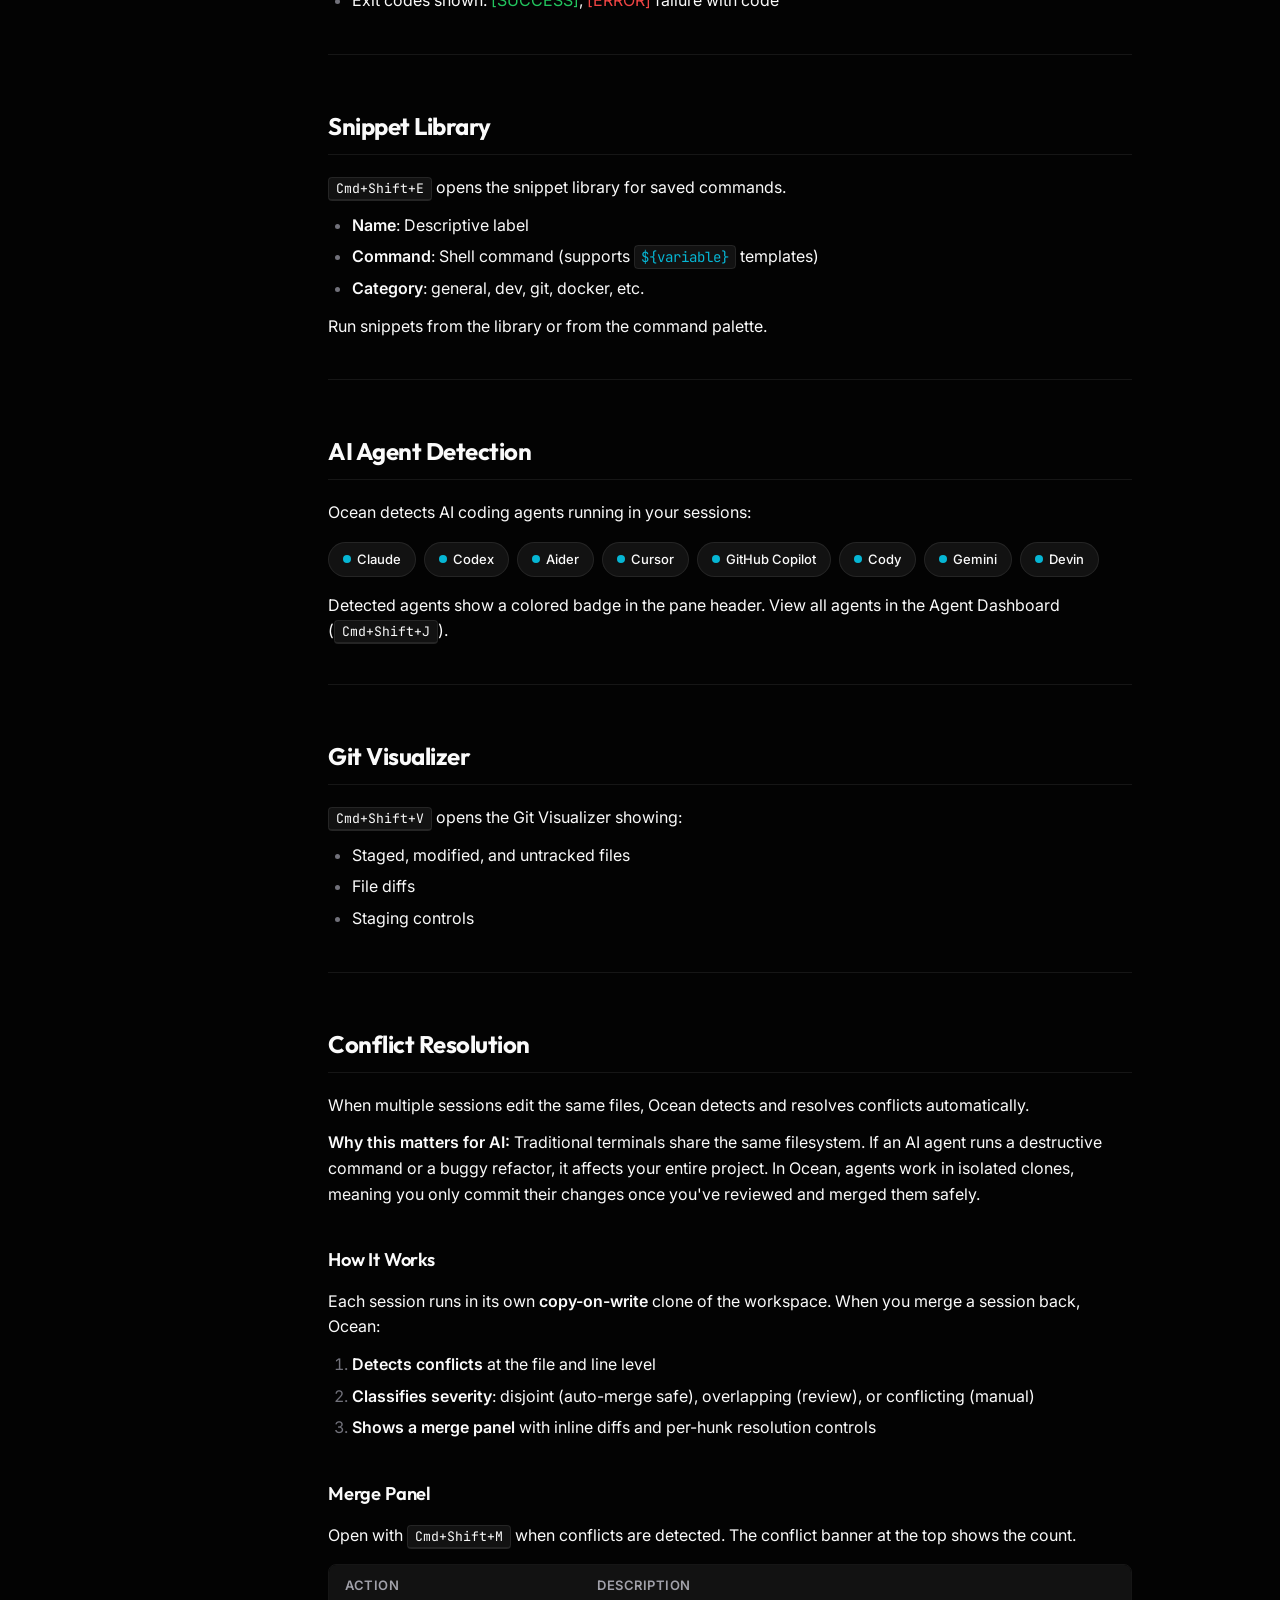
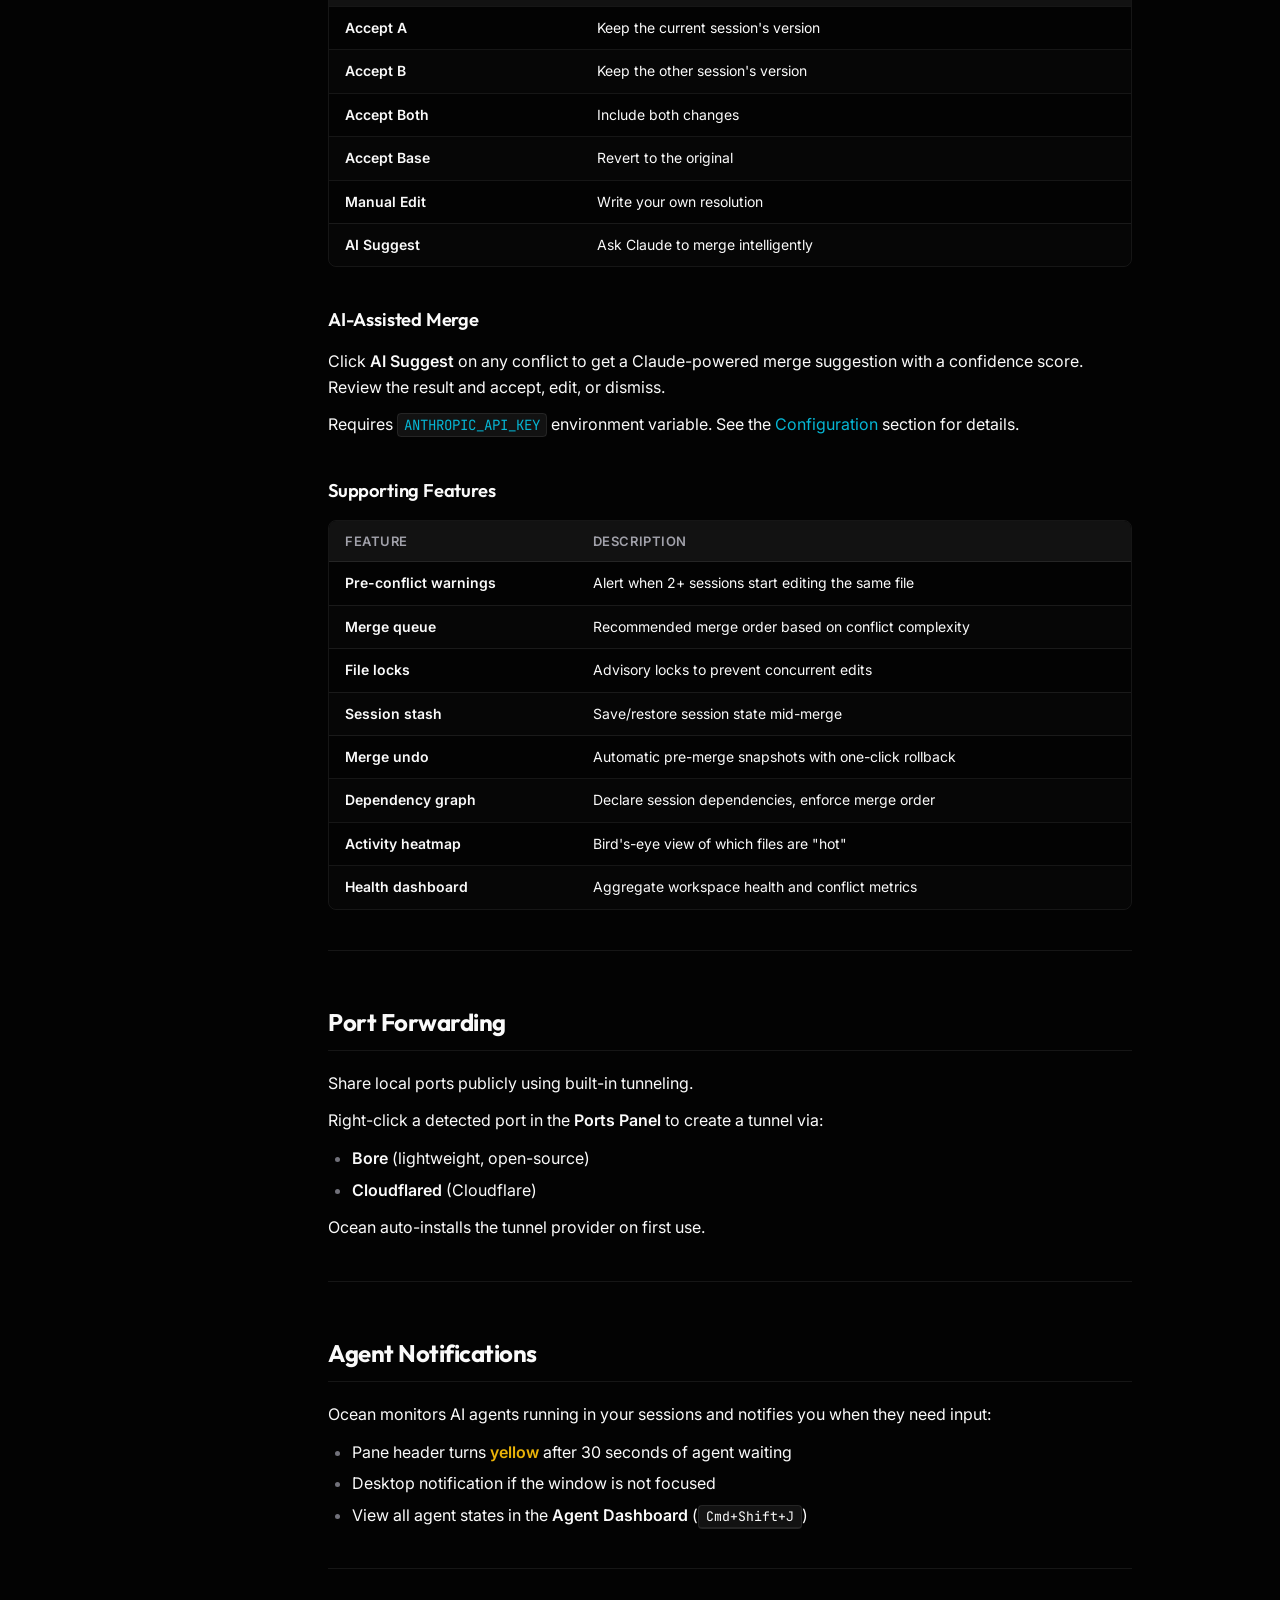
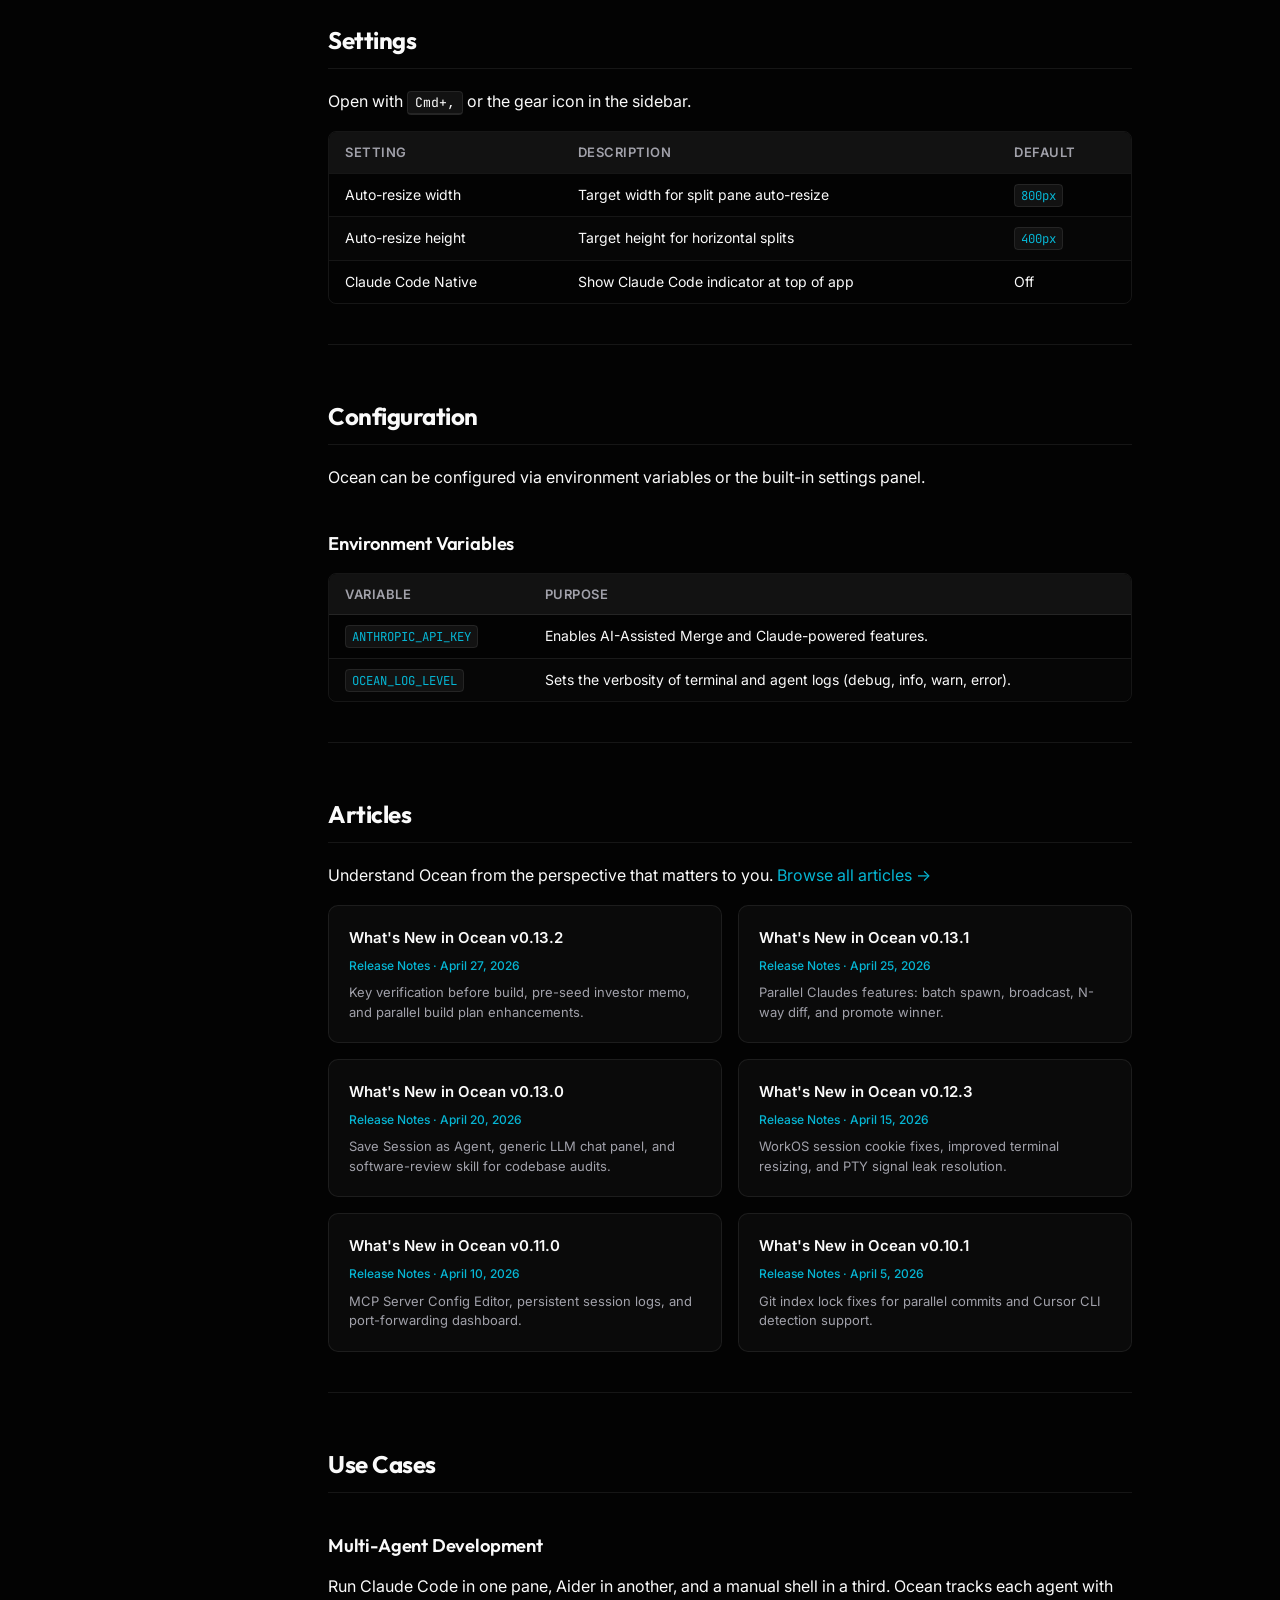
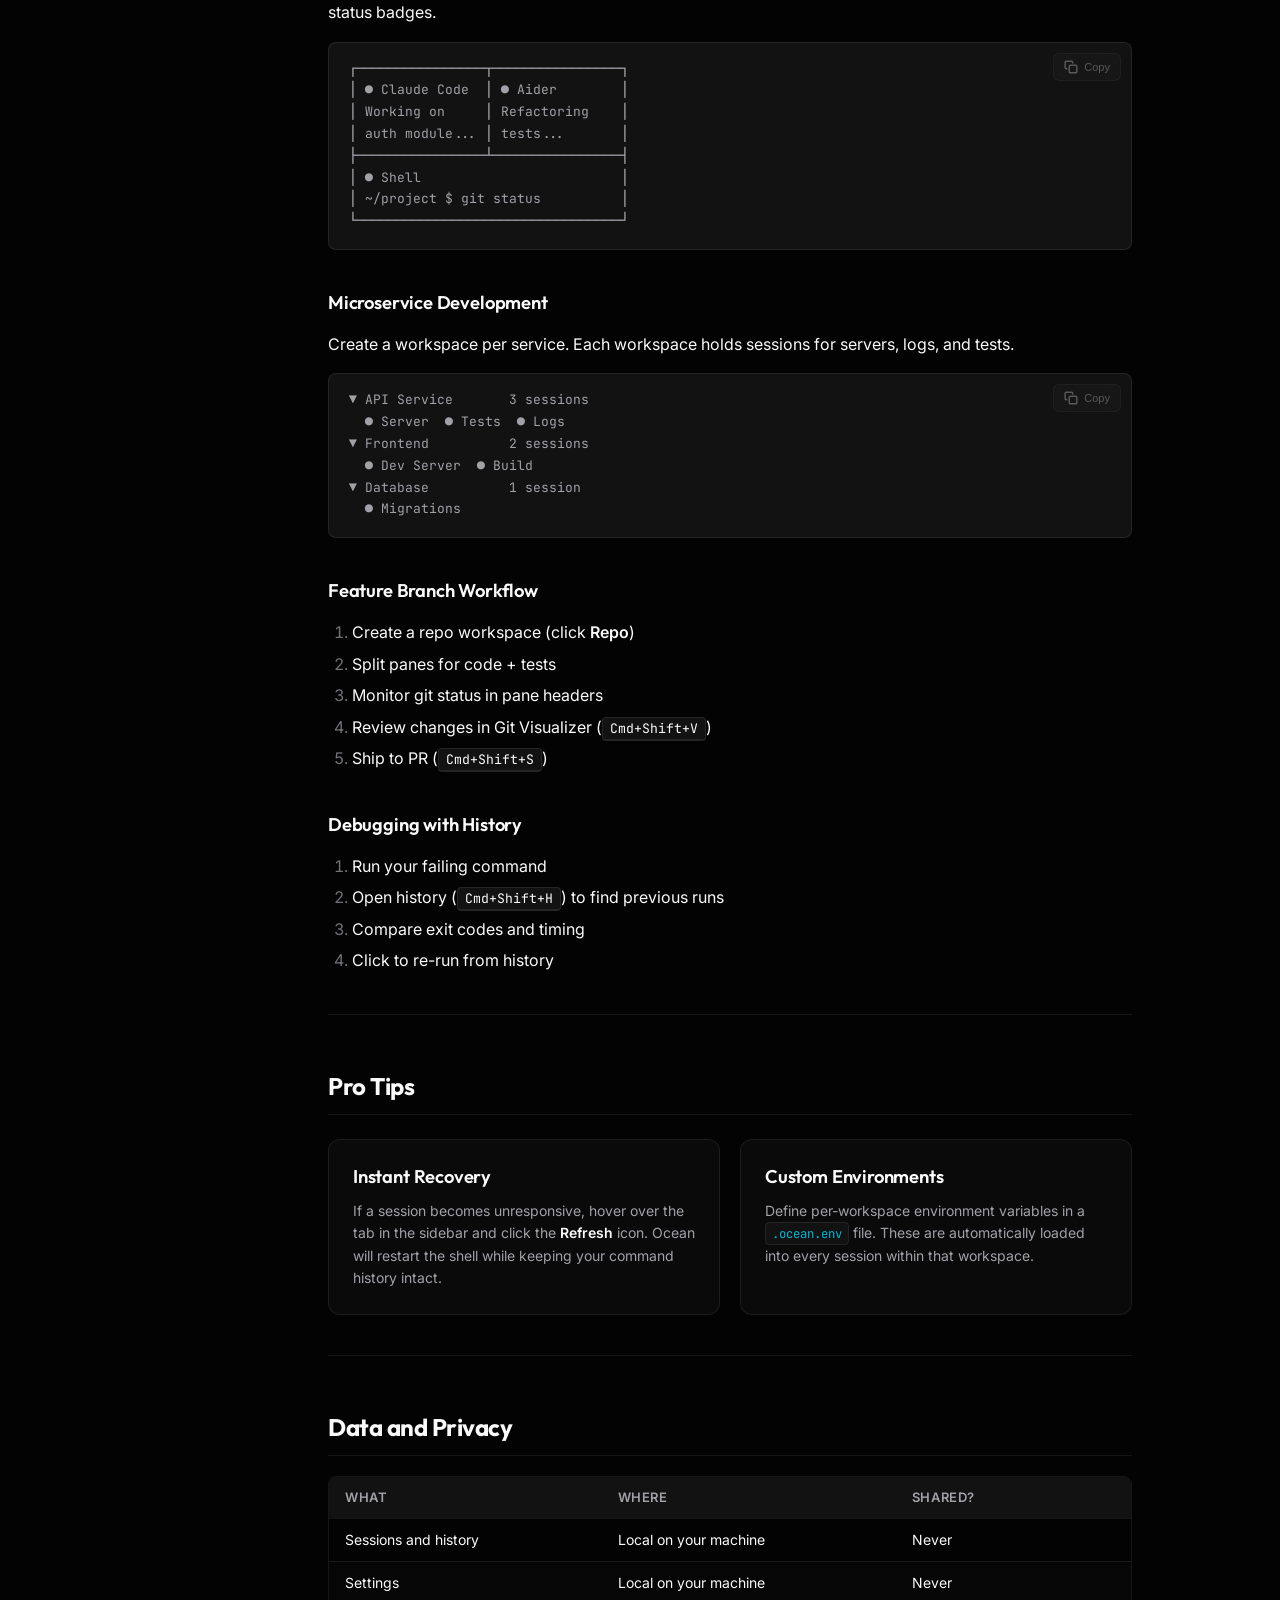
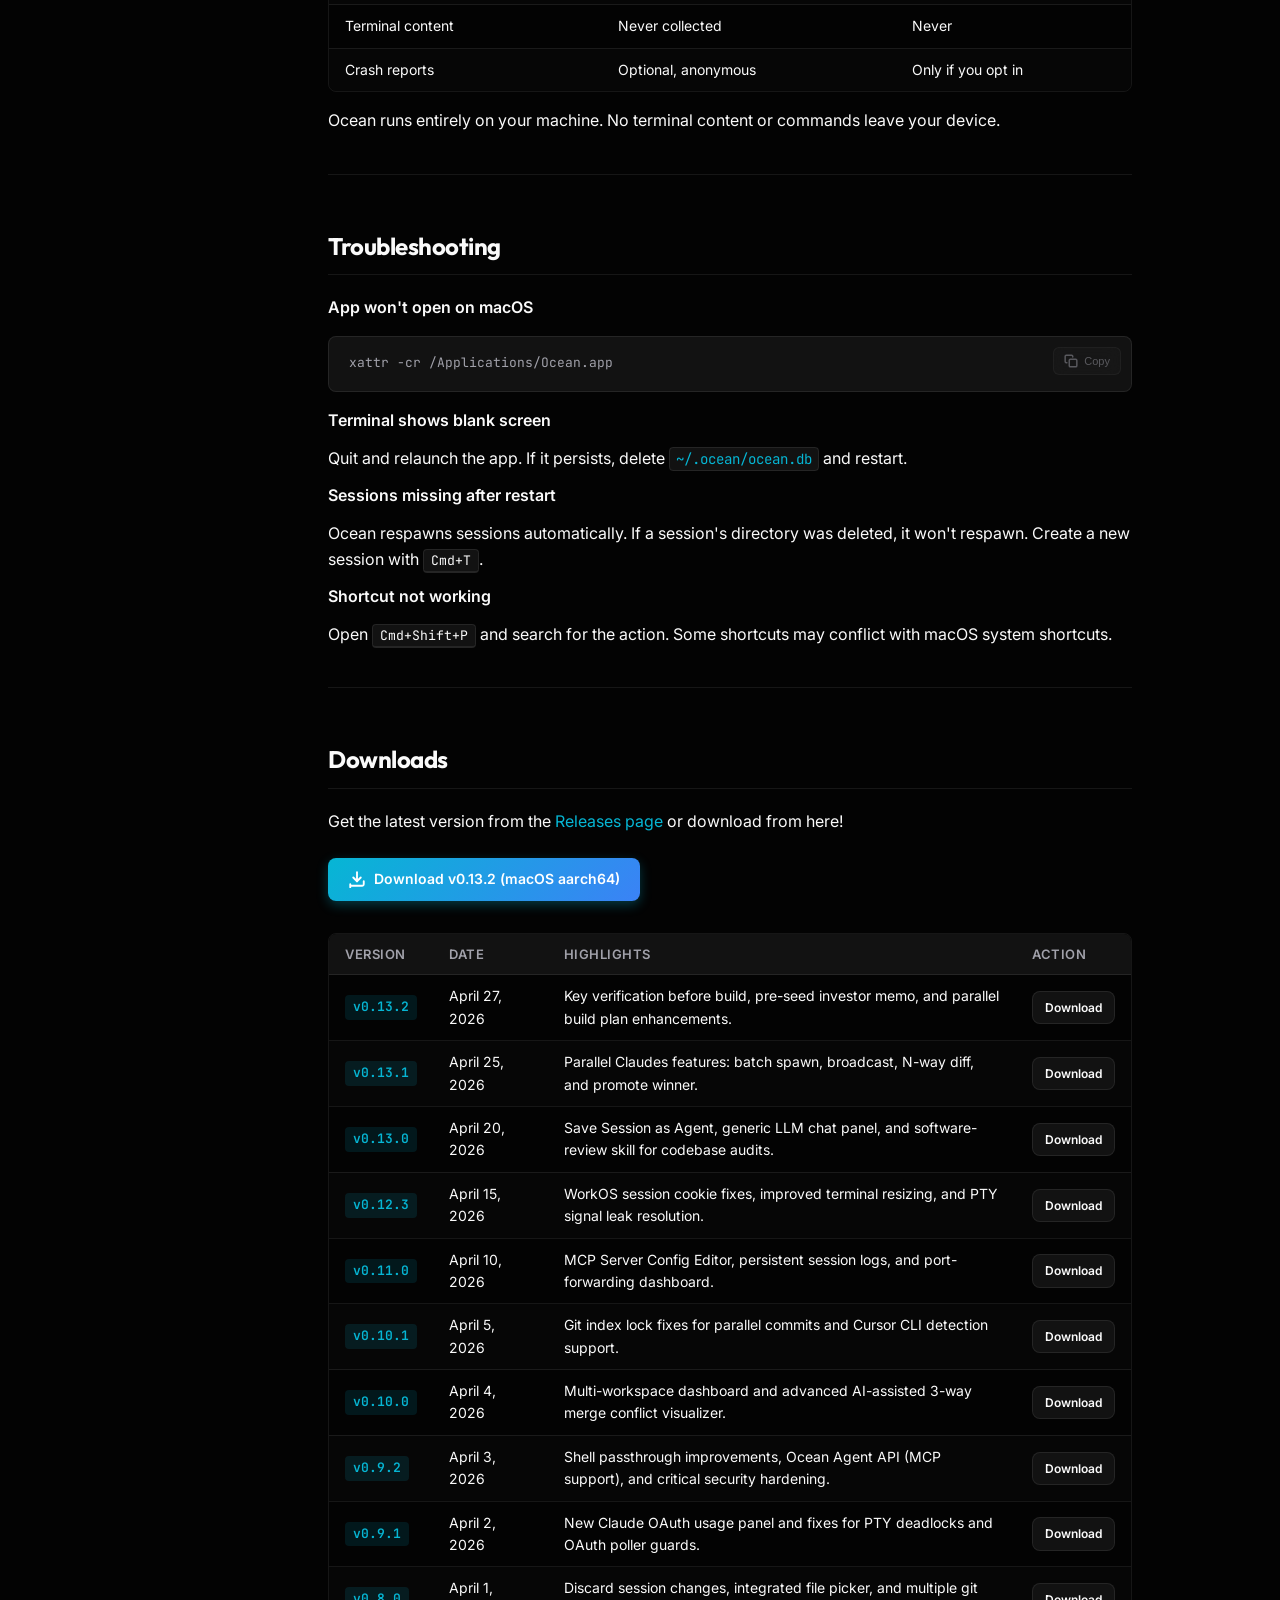
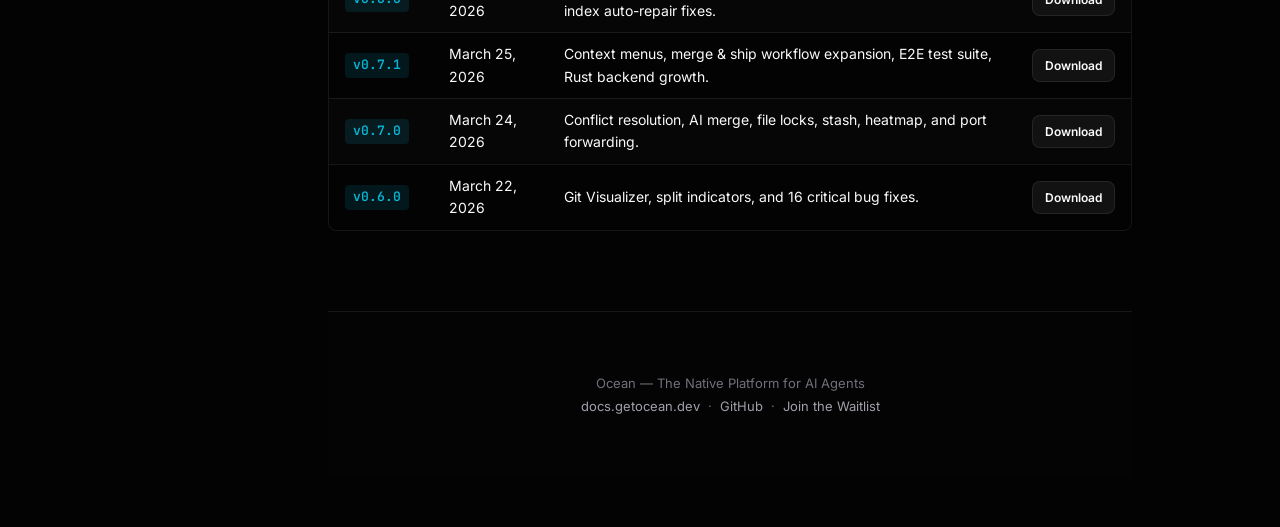
==== commit 46fbff57: "refactor: migrate all article documents to a centralized documentation directory and clean up legacy" ====
--- a/ocean-doc/index.html
+++ b/ocean-doc/index.html
@@ -4,11 +4,11 @@
 <head>
   <meta charset="UTF-8">
   <meta name="viewport" content="width=device-width, initial-scale=1.0">
-  <title>Ocean Docs - Terminal for Agentic Development</title>
+  <title>Ocean Docs — The Native Platform for AI Agents</title>
   <meta name="description"
-    content="Documentation for Ocean, a desktop terminal built for developers who work with AI coding agents.">
+    content="Documentation for Ocean, the native platform for AI agents. Build, test, and deploy with agentic workflows.">
   <meta property="og:url" content="https://docs.getocean.dev">
-  <meta property="og:title" content="Ocean Docs - Terminal for Agentic Development">
+  <meta property="og:title" content="Ocean Docs — The Native Platform for AI Agents">
   <meta property="og:description"
     content="Detailed documentation for Ocean terminal features, shortcuts, and multi-agent workflows.">
   <meta property="og:image" content="https://getocean.dev/home.png">
@@ -16,7 +16,7 @@
   <!-- Twitter -->
   <meta name="twitter:card" content="summary_large_image">
   <meta property="twitter:url" content="https://docs.getocean.dev">
-  <meta name="twitter:title" content="Ocean Docs - Terminal for Agentic Development">
+  <meta name="twitter:title" content="Ocean Docs — The Native Platform for AI Agents">
   <meta name="twitter:description"
     content="Detailed documentation for Ocean terminal features, shortcuts, and multi-agent workflows.">
   <meta name="twitter:image" content="https://getocean.dev/home.png">
@@ -51,7 +51,8 @@
     </div>
     <div class="nav-links" id="navLinks">
       <a href="https://getocean.dev">Home</a>
-      <a href="https://forms.gle/4RQFThD8KF6Vu1Su6" target="_blank" rel="noopener">Waitlist</a>
+      <a href="index.html" class="active">Docs</a>
+      <a href="articles.html">Articles</a>
       <a href="https://github.com/viveky259259/ocean-releases" target="_blank" rel="noopener">GitHub</a>
     </div>
   </nav>
@@ -147,8 +148,12 @@
       <h2 id="installation">Installation</h2>
       <h3>macOS (Apple Silicon)</h3>
       <ol>
-        <li>Download the latest release from the <a href="https://github.com/viveky259259/ocean-releases/releases"
-            target="_blank" rel="noopener">Releases page</a></li>
+        <li>
+          <div id="inlineDownload" style="margin: 12px 0;">
+            Download the latest release from the <a href="https://github.com/viveky259259/ocean-releases/releases"
+              target="_blank" rel="noopener">Releases page</a>
+          </div>
+        </li>
         <li>Extract the archive:
           <pre><code>tar -xzf Ocean_*_aarch64.app.tar.gz</code></pre>
         </li>
@@ -744,64 +749,11 @@
 
       <!-- Articles -->
       <h2 id="articles">Articles</h2>
-      <p>Understand Ocean from the perspective that matters to you. <a href="https://getocean.dev/articles"
+      <p>Understand Ocean from the perspective that matters to you. <a href="./articles.html"
           style="color:var(--accent)">Browse all articles &rarr;</a></p>
 
-      <div class="articles-grid">
-        <div class="article-card">
-          <h4><a href="https://github.com/viveky259259/ocean-releases/releases/tag/v0.9.5">What's New in v0.9.5</a></h4>
-          <div class="for">Release Notes &middot; April 6, 2026</div>
-          <p>Introducing new settings types for Agent APIs and Voice TTS, along with significant improvements to the
-            syncFromSource import workflow.</p>
-        </div>
-        <div class="article-card">
-          <h4><a href="https://github.com/viveky259259/ocean-releases/releases/tag/v0.9.4">What's New in v0.9.4</a></h4>
-          <div class="for">Release Notes &middot; April 3, 2026</div>
-          <p>Resolved Team ID mismatch crashes on signed builds by vendoring OpenSSL and hardened the release pipeline
-            for improved stability.</p>
-        </div>
-        <div class="article-card">
-          <h4><a href="https://viveky259259.github.io/ocean-releases/articles/ocean-v0-9-2-release">What's New in
-              v0.9.2</a></h4>
-          <div class="for">Release Notes &middot; April 3, 2026</div>
-          <p>Shell passthrough improvements, Ocean Agent API (MCP support), and critical security hardening.</p>
-        </div>
-        <div class="article-card">
-          <h4><a href="https://viveky259259.github.io/ocean-releases/articles/ocean-v0-9-1-release">What's New in
-              v0.9.1</a></h4>
-          <div class="for">Release Notes &middot; April 2, 2026</div>
-          <p>New Claude OAuth usage panel and fixes for PTY deadlocks and OAuth poller guards.</p>
-        </div>
-        <div class="article-card">
-          <h4><a href="https://viveky259259.github.io/ocean-releases/articles/ocean-v0-8-0-release">What's New in
-              v0.8.0</a></h4>
-          <div class="for">Release Notes &middot; April 1, 2026</div>
-          <p>Discard session changes feature, integrated file picker, and multiple git index auto-repair fixes.</p>
-        </div>
-        <div class="article-card">
-          <h4><a href="https://viveky259259.github.io/ocean-releases/articles/ocean-for-ai-developers">Ocean for AI
-              Developers</a></h4>
-          <div class="for">Featured Guide</div>
-          <p>Deep dive into COW isolation, conflict detection, and optimizing your Claude context UI workflow.</p>
-        </div>
-        <div class="article-card">
-          <h4><a href="https://viveky259259.github.io/ocean-releases/articles/ocean-for-architects">Ocean for
-              Architects</a></h4>
-          <div class="for">Architecture & Security</div>
-          <p>Explore the security model, system architecture, and performance budgets that drive Ocean.</p>
-        </div>
-        <div class="article-card">
-          <h4><a href="https://viveky259259.github.io/ocean-releases/articles/ocean-for-product-managers">Ocean for
-              Product Managers</a></h4>
-          <div class="for">Business & ROI</div>
-          <p>Understand the business impact, team visibility benefits, and cost comparison for your organization.</p>
-        </div>
-        <div class="article-card">
-          <h4><a href="https://viveky259259.github.io/ocean-releases/articles/ocean-for-enterprises">Ocean for
-              Enterprises</a></h4>
-          <div class="for">Governance & Scale</div>
-          <p>Learn about audit trails, managed configurations, and the ROI framework for engineering leadership.</p>
-        </div>
+      <div class="articles-grid" id="articlesGrid">
+        <!-- Dynamically injected via main.js -->
       </div>
 
       <hr>
@@ -858,7 +810,8 @@
           <div class="concept-card">
             <h3>Instant Recovery</h3>
             <p>If a session becomes unresponsive, hover over the tab in the sidebar and click the
-              <strong>Refresh</strong> icon. Ocean will restart the shell while keeping your command history intact.</p>
+              <strong>Refresh</strong> icon. Ocean will restart the shell while keeping your command history intact.
+            </p>
           </div>
           <div class="concept-card">
             <h3>Custom Environments</h3>
@@ -933,81 +886,37 @@
       <!-- Downloads -->
       <h2 id="downloads">Downloads</h2>
       <p>Get the latest version from the <a href="https://github.com/viveky259259/ocean-releases/releases"
-          target="_blank" rel="noopener">Releases page</a>.</p>
-
-      <div class="table-wrap">
-        <table>
+          target="_blank" rel="noopener">Releases page</a> or download from here!</p>
+
+      <div id="latestDownload" style="margin: 24px 0 32px 0;">
+        <!-- Dynamically injected -->
+      </div>
+
+      <div class="table-wrap">
+        <table id="downloadsTable">
           <thead>
             <tr>
               <th>Version</th>
               <th>Date</th>
               <th>Highlights</th>
-            </tr>
-          </thead>
-          <tbody>
-            <tr>
-              <td><span class="version-badge">v0.9.5</span></td>
-              <td>2026-04-06</td>
-              <td>RecordingFormat type, Agent API &amp; Voice TTS settings fields, syncFromSource import — 1,184 tests
-                passing</td>
-            </tr>
-            <tr>
-              <td><span class="version-badge">v0.9.4</span></td>
-              <td>2026-04-03</td>
-              <td>Vendor OpenSSL to fix Team ID mismatch crash, release pipeline hardening</td>
-            </tr>
-            <tr>
-              <td><span class="version-badge">v0.9.2</span></td>
-              <td>2026-04-03</td>
-              <td>Shell passthrough, Ocean Agent API (MCP), git fetch_remote, sync commands, security hardening, 660
-                Rust / 1034 frontend tests</td>
-            </tr>
-            <tr>
-              <td><span class="version-badge">v0.9.1</span></td>
-              <td>2026-04-02</td>
-              <td>Claude OAuth usage panel, PTY deadlock fix, OAuth poller guard fixes, E2E test suite restored</td>
-            </tr>
-            <tr>
-              <td><span class="version-badge">v0.8.0</span></td>
-              <td>2026-04-01</td>
-              <td>Discard session changes, view per-session diffs, file picker (Cmd+Option+F), git index auto-repair, 10
-                conflict/merge fixes</td>
-            </tr>
-            <tr>
-              <td><span class="version-badge">v0.7.1</span></td>
-              <td>2026-03-25</td>
-              <td>Context menus, merge &amp; ship workflow expansion, E2E test suite, Rust backend growth</td>
-            </tr>
-            <tr>
-              <td><span class="version-badge">v0.7.0</span></td>
-              <td>2026-03-24</td>
-              <td>Conflict resolution (26 stories), AI merge, file locks, stash, heatmap, dependency graph, port
-                forwarding, documentation</td>
-            </tr>
-            <tr>
-              <td><span class="version-badge">v0.6.0</span></td>
-              <td>2026-03-22</td>
-              <td>Git Visualizer, split indicators, 16 bug fixes</td>
-            </tr>
-            <tr>
-              <td><span class="version-badge">v0.5.0</span></td>
-              <td>2026-03-21</td>
-              <td>Ocean Sync backend, settings improvements</td>
-            </tr>
-          </tbody>
-        </table>
-      </div>
-
-      <div style="margin-top:48px; padding-top:32px; border-top:1px solid var(--border); text-align:center;">
-        <p style="color:var(--dim); font-size:13px;">
-          Ocean &mdash; Terminal for Agentic Development<br>
+              <th>Action</th>
+            </tr>
+          </thead>
+          <tbody>
+            <!-- Dynamically injected -->
+          </tbody>
+        </table>
+      </div>
+
+      <footer class="site-footer">
+        <p>
+          <span id="footerText"></span><br>
           <a href="https://docs.getocean.dev">docs.getocean.dev</a> &nbsp;&middot;&nbsp;
-          <a href="https://github.com/viveky259259/ocean-releases" style="color:var(--accent);">GitHub</a>
+          <a href="https://github.com/viveky259259/ocean-releases">GitHub</a>
           &nbsp;&middot;&nbsp;
-          <a href="https://forms.gle/4RQFThD8KF6Vu1Su6" style="color:var(--accent);" target="_blank" rel="noopener">Join
-            the Waitlist</a>
+          <a href="https://forms.gle/4RQFThD8KF6Vu1Su6" target="_blank" rel="noopener">Join the Waitlist</a>
         </p>
-      </div>
+      </footer>
 
     </main>
   </div>
--- a/ocean-doc/styles.css
+++ b/ocean-doc/styles.css
@@ -1,670 +1,915 @@
 :root {
-    --bg: #030303;
-    --surface: #0a0a0a;
-    --surface-2: #121212;
-    --border: rgba(255, 255, 255, 0.08);
-    --text: #fafafa;
-    --muted: #a1a1aa;
-    --dim: #71717a;
-    --accent: #06b6d4;
-    --accent-2: #3b82f6;
-    --green: #22c55e;
-    --font-sans: 'Inter', system-ui, sans-serif;
-    --font-heading: 'Outfit', sans-serif;
-    --font-mono: 'JetBrains Mono', monospace;
-    --sidebar-width: 280px;
-    --nav-height: 64px;
-    --glow: rgba(6, 182, 212, 0.15);
-  }
-
-  *, *::before, *::after {
-    box-sizing: border-box;
-    margin: 0;
-    padding: 0;
-  }
-
-  html {
-    scroll-behavior: smooth;
-    scroll-padding-top: calc(var(--nav-height) + 32px);
-  }
-
-  body {
-    font-family: var(--font-sans);
-    background: var(--bg);
-    color: var(--text);
-    line-height: 1.6;
-    -webkit-font-smoothing: antialiased;
-    overflow-x: hidden;
-  }
-
-  /* Background Ambient Glows */
-  body::before {
-    content: '';
-    position: fixed;
-    top: -10%;
-    right: -10%;
-    width: 60%;
-    height: 60%;
-    background: radial-gradient(circle, var(--glow) 0%, transparent 70%);
-    pointer-events: none;
-    z-index: -1;
-  }
-
-  body::after {
-    content: '';
-    position: fixed;
-    bottom: -10%;
-    left: -10%;
-    width: 50%;
-    height: 50%;
-    background: radial-gradient(circle, rgba(59, 130, 246, 0.1) 0%, transparent 70%);
-    pointer-events: none;
-    z-index: -1;
-  }
-
-  /* ── Nav ─────────────────────────────────── */
-  .nav {
-    position: fixed;
-    top: 0;
-    left: 0;
+  --bg: #030303;
+  --surface: #0a0a0a;
+  --surface-2: #121212;
+  --border: rgba(255, 255, 255, 0.08);
+  --text: #fafafa;
+  --muted: #a1a1aa;
+  --dim: #71717a;
+  --accent: #06b6d4;
+  --accent-2: #3b82f6;
+  --green: #22c55e;
+  --font-sans: 'Inter', system-ui, sans-serif;
+  --font-heading: 'Outfit', sans-serif;
+  --font-mono: 'JetBrains Mono', monospace;
+  --sidebar-width: 280px;
+  --nav-height: 64px;
+  --glow: rgba(6, 182, 212, 0.15);
+}
+
+*,
+*::before,
+*::after {
+  box-sizing: border-box;
+  margin: 0;
+  padding: 0;
+}
+
+html {
+  scroll-behavior: smooth;
+  scroll-padding-top: calc(var(--nav-height) + 32px);
+}
+
+body {
+  font-family: var(--font-sans);
+  background: var(--bg);
+  color: var(--text);
+  line-height: 1.6;
+  -webkit-font-smoothing: antialiased;
+  overflow-x: hidden;
+}
+
+/* Background Ambient Glows */
+body::before {
+  content: '';
+  position: fixed;
+  top: -10%;
+  right: -10%;
+  width: 60%;
+  height: 60%;
+  background: radial-gradient(circle, var(--glow) 0%, transparent 70%);
+  pointer-events: none;
+  z-index: -1;
+}
+
+body::after {
+  content: '';
+  position: fixed;
+  bottom: -10%;
+  left: -10%;
+  width: 50%;
+  height: 50%;
+  background: radial-gradient(circle, rgba(59, 130, 246, 0.1) 0%, transparent 70%);
+  pointer-events: none;
+  z-index: -1;
+}
+
+/* ── Nav ─────────────────────────────────── */
+.nav {
+  position: fixed;
+  top: 0;
+  left: 0;
+  right: 0;
+  height: var(--nav-height);
+  background: rgba(9, 9, 11, 0.85);
+  backdrop-filter: blur(12px);
+  -webkit-backdrop-filter: blur(12px);
+  border-bottom: 1px solid var(--border);
+  display: flex;
+  align-items: center;
+  justify-content: space-between;
+  padding: 0 24px;
+  z-index: 100;
+}
+
+.nav-left {
+  display: flex;
+  align-items: center;
+  gap: 12px;
+}
+
+.nav-logo {
+  display: flex;
+  align-items: center;
+  gap: 10px;
+  text-decoration: none;
+  color: var(--text);
+  font-weight: 700;
+  font-size: 18px;
+  letter-spacing: -0.02em;
+}
+
+.nav-logo-img {
+  width: 28px;
+  height: 28px;
+  border-radius: 6px;
+  transition: transform 0.3s cubic-bezier(0.34, 1.56, 0.64, 1);
+}
+
+.nav-logo:hover .nav-logo-img {
+  transform: rotate(8deg) scale(1.1);
+}
+
+.nav-logo span {
+  background: linear-gradient(135deg, var(--accent), var(--accent-2));
+  -webkit-background-clip: text;
+  -webkit-text-fill-color: transparent;
+  background-clip: text;
+}
+
+.nav-links {
+  display: flex;
+  align-items: center;
+  gap: 24px;
+}
+
+.nav-links a {
+  color: var(--muted);
+  text-decoration: none;
+  font-size: 14px;
+  font-weight: 500;
+  transition: color 0.2s;
+}
+
+.nav-links a:hover {
+  color: var(--text);
+}
+
+.nav-links a.active {
+  color: var(--text);
+  font-weight: 600;
+}
+
+.hamburger {
+  display: none;
+  background: none;
+  border: none;
+  cursor: pointer;
+  padding: 4px;
+  color: var(--muted);
+}
+
+.hamburger svg {
+  width: 24px;
+  height: 24px;
+}
+
+/* ── Layout ──────────────────────────────── */
+.layout {
+  display: flex;
+  padding-top: var(--nav-height);
+  min-height: 100vh;
+}
+
+/* ── Sidebar ─────────────────────────────── */
+.sidebar {
+  position: fixed;
+  top: var(--nav-height);
+  left: 0;
+  bottom: 0;
+  width: var(--sidebar-width);
+  background: var(--surface);
+  border-right: 1px solid var(--border);
+  overflow-y: auto;
+  padding: 20px 0;
+  z-index: 50;
+  transition: transform 0.3s ease;
+}
+
+.sidebar::-webkit-scrollbar {
+  width: 4px;
+}
+
+.sidebar::-webkit-scrollbar-track {
+  background: transparent;
+}
+
+.sidebar::-webkit-scrollbar-thumb {
+  background: var(--border);
+  border-radius: 2px;
+}
+
+.sidebar-section {
+  padding: 0 16px;
+  margin-bottom: 8px;
+}
+
+.sidebar-section-title {
+  font-size: 11px;
+  font-weight: 600;
+  text-transform: uppercase;
+  letter-spacing: 0.08em;
+  color: var(--dim);
+  padding: 8px 8px 4px;
+}
+
+.sidebar a {
+  display: block;
+  padding: 6px 12px;
+  color: var(--muted);
+  text-decoration: none;
+  font-size: 13.5px;
+  font-weight: 450;
+  border-radius: 6px;
+  transition: all 0.15s;
+  line-height: 1.5;
+}
+
+.sidebar a:hover {
+  color: var(--text);
+  background: var(--surface-2);
+}
+
+.sidebar a.active {
+  color: var(--accent);
+  background: rgba(6, 182, 212, 0.08);
+  font-weight: 600;
+  border-right: 2px solid var(--accent);
+  box-shadow: inset -10px 0 20px rgba(6, 182, 212, 0.03);
+}
+
+.sidebar-overlay {
+  display: none;
+  position: fixed;
+  inset: 0;
+  background: rgba(0, 0, 0, 0.5);
+  z-index: 40;
+}
+
+/* ── Content ─────────────────────────────── */
+.content {
+  margin-left: var(--sidebar-width);
+  flex: 1;
+  min-width: 0;
+  padding: 40px 48px 80px;
+  max-width: 900px;
+}
+
+.content>*:first-child {
+  margin-top: 0;
+}
+
+/* ── Typography ──────────────────────────── */
+h1 {
+  font-size: 2rem;
+  font-weight: 700;
+  letter-spacing: -0.03em;
+  line-height: 1.2;
+  margin: 48px 0 16px;
+  color: var(--text);
+}
+
+h1:first-child {
+  margin-top: 0;
+}
+
+h2 {
+  font-family: var(--font-heading);
+  font-size: 1.5rem;
+  font-weight: 700;
+  letter-spacing: -0.02em;
+  line-height: 1.3;
+  margin: 56px 0 20px;
+  padding-bottom: 12px;
+  border-bottom: 1px solid var(--border);
+  color: var(--text);
+}
+
+h3 {
+  font-family: var(--font-heading);
+  font-size: 1.15rem;
+  font-weight: 600;
+  letter-spacing: -0.01em;
+  line-height: 1.4;
+  margin: 40px 0 16px;
+  color: var(--text);
+}
+
+p {
+  margin: 12px 0;
+  color: var(--text);
+}
+
+a {
+  color: var(--accent);
+  text-decoration: none;
+  transition: color 0.15s;
+}
+
+a:hover {
+  color: var(--accent-2);
+  text-decoration: underline;
+}
+
+strong {
+  font-weight: 600;
+  color: var(--text);
+}
+
+hr {
+  border: none;
+  border-top: 1px solid var(--border);
+  margin: 40px 0;
+}
+
+ul,
+ol {
+  margin: 12px 0;
+  padding-left: 24px;
+}
+
+li {
+  margin: 6px 0;
+  color: var(--text);
+}
+
+li::marker {
+  color: var(--dim);
+}
+
+/* ── Code ────────────────────────────────── */
+code {
+  font-family: var(--font-mono);
+  font-size: 0.88em;
+  background: var(--surface-2);
+  border: 1px solid var(--border);
+  padding: 2px 6px;
+  border-radius: 4px;
+  color: var(--accent);
+}
+
+pre {
+  margin: 16px 0;
+  padding: 16px 20px;
+  background: var(--surface-2);
+  border: 1px solid var(--border);
+  border-radius: 8px;
+  overflow-x: auto;
+  line-height: 1.6;
+}
+
+pre code {
+  background: none;
+  border: none;
+  padding: 0;
+  font-size: 13px;
+  color: var(--muted);
+}
+
+/* ── Tables ──────────────────────────────── */
+.table-wrap {
+  overflow-x: auto;
+  margin: 16px 0;
+  border-radius: 8px;
+  border: 1px solid var(--border);
+}
+
+table {
+  width: 100%;
+  border-collapse: collapse;
+  font-size: 14px;
+}
+
+thead th {
+  background: var(--surface-2);
+  padding: 10px 16px;
+  text-align: left;
+  font-weight: 600;
+  font-size: 13px;
+  color: var(--muted);
+  text-transform: uppercase;
+  letter-spacing: 0.04em;
+  border-bottom: 1px solid var(--border);
+}
+
+tbody td {
+  padding: 10px 16px;
+  border-bottom: 1px solid var(--border);
+  color: var(--text);
+}
+
+tbody tr:last-child td {
+  border-bottom: none;
+}
+
+tbody tr:nth-child(even) {
+  background: rgba(255, 255, 255, 0.015);
+}
+
+tbody tr:hover {
+  background: rgba(6, 182, 212, 0.04);
+}
+
+/* ── kbd ─────────────────────────────────── */
+kbd {
+  font-family: var(--font-mono);
+  font-size: 0.82em;
+  background: var(--surface-2);
+  border: 1px solid var(--border);
+  border-bottom-width: 2px;
+  padding: 2px 7px;
+  border-radius: 4px;
+  color: var(--text);
+  white-space: nowrap;
+}
+
+/* ── Agent badges ────────────────────────── */
+.agent-badges {
+  display: flex;
+  flex-wrap: wrap;
+  gap: 8px;
+  margin: 16px 0;
+}
+
+.agent-badge {
+  display: inline-flex;
+  align-items: center;
+  padding: 6px 14px;
+  background: var(--surface-2);
+  border: 1px solid var(--border);
+  border-radius: 20px;
+  font-size: 13px;
+  font-weight: 500;
+  color: var(--text);
+  gap: 6px;
+}
+
+.agent-badge::before {
+  content: '';
+  width: 8px;
+  height: 8px;
+  border-radius: 50%;
+  background: var(--accent);
+}
+
+/* ── Intro hero ──────────────────────────── */
+.intro-hero {
+  margin-bottom: 32px;
+}
+
+.hero-logo-img {
+  width: 64px;
+  height: 64px;
+  margin-bottom: 20px;
+  object-fit: contain;
+  filter: drop-shadow(0 0 20px var(--glow));
+}
+
+.intro-hero h1 {
+  font-size: 2.2rem;
+  margin-bottom: 12px;
+}
+
+.intro-hero p {
+  font-size: 16px;
+  color: var(--muted);
+  line-height: 1.7;
+  max-width: 640px;
+}
+
+.waitlist-cta {
+  display: inline-flex;
+  align-items: center;
+  gap: 8px;
+  margin-top: 16px;
+  padding: 10px 24px;
+  background: linear-gradient(135deg, var(--accent), var(--accent-2));
+  color: #fff;
+  font-weight: 600;
+  font-size: 14px;
+  border-radius: 8px;
+  text-decoration: none;
+  transition: opacity 0.2s;
+}
+
+.waitlist-cta:hover {
+  opacity: 0.9;
+  text-decoration: none !important;
+  color: #fff !important;
+}
+
+.beta-note {
+  margin-top: 12px;
+  font-size: 13px;
+  color: var(--dim);
+}
+
+/* ── Concepts Grid ───────────────────────── */
+.concepts-grid {
+  display: grid;
+  grid-template-columns: repeat(auto-fit, minmax(300px, 1fr));
+  gap: 20px;
+  margin-top: 24px;
+}
+
+.concept-card {
+  background: var(--surface);
+  border: 1px solid var(--border);
+  border-radius: 12px;
+  padding: 24px;
+  transition: transform 0.2s, border-color 0.2s;
+}
+
+.concept-card:hover {
+  transform: translateY(-4px);
+  border-color: var(--accent);
+}
+
+.concept-icon {
+  font-size: 24px;
+  margin-bottom: 16px;
+}
+
+.concept-card h3 {
+  margin-top: 0;
+  margin-bottom: 10px;
+  color: var(--text);
+}
+
+.concept-card p {
+  font-size: 14px;
+  color: var(--muted);
+  margin: 0;
+  line-height: 1.6;
+}
+
+/* ── Articles grid ───────────────────────── */
+.articles-grid {
+  display: grid;
+  grid-template-columns: repeat(auto-fill, minmax(280px, 1fr));
+  gap: 16px;
+  margin: 16px 0;
+}
+
+.article-card {
+  background: var(--surface);
+  border: 1px solid var(--border);
+  border-radius: 10px;
+  padding: 20px;
+  transition: border-color 0.2s;
+  text-decoration: none !important;
+  display: flex;
+  flex-direction: column;
+  color: var(--text) !important;
+}
+
+.article-card:hover {
+  border-color: var(--accent);
+  text-decoration: none !important;
+  color: var(--text) !important;
+  box-shadow: 0 8px 30px rgba(0, 0, 0, 0.4), 0 0 15px rgba(6, 182, 212, 0.1);
+  transform: translateY(-4px);
+}
+
+.article-card h4 {
+  font-size: 15px;
+  font-weight: 600;
+  margin-bottom: 6px;
+  color: var(--text);
+}
+
+.article-card .for {
+  font-size: 12px;
+  color: var(--accent);
+  font-weight: 500;
+  margin-bottom: 8px;
+}
+
+.article-card p {
+  font-size: 13px;
+  color: var(--muted);
+  margin: 0;
+  line-height: 1.5;
+}
+
+/* ── Use case diagrams ───────────────────── */
+.use-case {
+  margin: 24px 0;
+}
+
+/* ── Version table highlight ─────────────── */
+.version-badge {
+  display: inline-block;
+  padding: 2px 8px;
+  background: rgba(6, 182, 212, 0.12);
+  color: var(--accent);
+  border-radius: 4px;
+  font-size: 13px;
+  font-weight: 600;
+  font-family: var(--font-mono);
+}
+
+/* ── Responsive ──────────────────────────── */
+@media (max-width: 900px) {
+  .content {
+    padding: 32px 24px 60px;
+  }
+}
+
+@media (max-width: 768px) {
+  .hamburger {
+    display: block;
+  }
+
+  .nav-links {
+    display: none;
+  }
+
+  .nav-links.show {
+    display: flex;
+    position: absolute;
+    top: var(--nav-height);
     right: 0;
-    height: var(--nav-height);
-    background: rgba(9, 9, 11, 0.85);
-    backdrop-filter: blur(12px);
-    -webkit-backdrop-filter: blur(12px);
-    border-bottom: 1px solid var(--border);
-    display: flex;
-    align-items: center;
-    justify-content: space-between;
-    padding: 0 24px;
-    z-index: 100;
-  }
-
-  .nav-left {
-    display: flex;
-    align-items: center;
-    gap: 12px;
-  }
-
-  .nav-logo {
-    display: flex;
-    align-items: center;
-    gap: 10px;
-    text-decoration: none;
-    color: var(--text);
-    font-weight: 700;
-    font-size: 18px;
-    letter-spacing: -0.02em;
-  }
-
-  .nav-logo-img {
-    width: 28px;
-    height: 28px;
-    object-fit: contain;
-  }
-
-  .nav-logo span {
-    background: linear-gradient(135deg, var(--accent), var(--accent-2));
-    -webkit-background-clip: text;
-    -webkit-text-fill-color: transparent;
-    background-clip: text;
-  }
-
-  .nav-links {
-    display: flex;
-    align-items: center;
-    gap: 24px;
-  }
-
-  .nav-links a {
-    color: var(--muted);
-    text-decoration: none;
-    font-size: 14px;
-    font-weight: 500;
-    transition: color 0.2s;
-  }
-
-  .nav-links a:hover {
-    color: var(--text);
-  }
-
-  .hamburger {
-    display: none;
-    background: none;
-    border: none;
-    cursor: pointer;
-    padding: 4px;
-    color: var(--muted);
-  }
-
-  .hamburger svg {
-    width: 24px;
-    height: 24px;
-  }
-
-  /* ── Layout ──────────────────────────────── */
-  .layout {
-    display: flex;
-    padding-top: var(--nav-height);
-    min-height: 100vh;
-  }
-
-  /* ── Sidebar ─────────────────────────────── */
-  .sidebar {
-    position: fixed;
-    top: var(--nav-height);
-    left: 0;
-    bottom: 0;
-    width: var(--sidebar-width);
-    background: var(--surface);
-    border-right: 1px solid var(--border);
-    overflow-y: auto;
-    padding: 20px 0;
-    z-index: 50;
-    transition: transform 0.3s ease;
-  }
-
-  .sidebar::-webkit-scrollbar {
-    width: 4px;
-  }
-
-  .sidebar::-webkit-scrollbar-track {
-    background: transparent;
-  }
-
-  .sidebar::-webkit-scrollbar-thumb {
-    background: var(--border);
-    border-radius: 2px;
-  }
-
-  .sidebar-section {
-    padding: 0 16px;
-    margin-bottom: 8px;
-  }
-
-  .sidebar-section-title {
-    font-size: 11px;
-    font-weight: 600;
-    text-transform: uppercase;
-    letter-spacing: 0.08em;
-    color: var(--dim);
-    padding: 8px 8px 4px;
-  }
-
-  .sidebar a {
-    display: block;
-    padding: 6px 12px;
-    color: var(--muted);
-    text-decoration: none;
-    font-size: 13.5px;
-    font-weight: 450;
-    border-radius: 6px;
-    transition: all 0.15s;
-    line-height: 1.5;
-  }
-
-  .sidebar a:hover {
-    color: var(--text);
-    background: var(--surface-2);
-  }
-
-  .sidebar a.active {
-    color: var(--accent);
-    background: rgba(6, 182, 212, 0.08);
-  }
-
-  .sidebar-overlay {
-    display: none;
-    position: fixed;
-    inset: 0;
-    background: rgba(0,0,0,0.5);
-    z-index: 40;
-  }
-
-  /* ── Content ─────────────────────────────── */
-  .content {
-    margin-left: var(--sidebar-width);
-    flex: 1;
-    min-width: 0;
-    padding: 40px 48px 80px;
-    max-width: 900px;
-  }
-
-  .content > *:first-child {
-    margin-top: 0;
-  }
-
-  /* ── Typography ──────────────────────────── */
-  h1 {
-    font-size: 2rem;
-    font-weight: 700;
-    letter-spacing: -0.03em;
-    line-height: 1.2;
-    margin: 48px 0 16px;
-    color: var(--text);
-  }
-
-  h1:first-child {
-    margin-top: 0;
-  }
-
-  h2 {
-    font-size: 1.5rem;
-    font-weight: 700;
-    letter-spacing: -0.02em;
-    line-height: 1.3;
-    margin: 48px 0 16px;
-    padding-bottom: 8px;
-    border-bottom: 1px solid var(--border);
-    color: var(--text);
-  }
-
-  h3 {
-    font-size: 1.15rem;
-    font-weight: 600;
-    letter-spacing: -0.01em;
-    line-height: 1.4;
-    margin: 32px 0 12px;
-    color: var(--text);
-  }
-
-  p {
-    margin: 12px 0;
-    color: var(--text);
-  }
-
-  a {
-    color: var(--accent);
-    text-decoration: none;
-    transition: color 0.15s;
-  }
-
-  a:hover {
-    color: var(--accent-2);
-    text-decoration: underline;
-  }
-
-  strong {
-    font-weight: 600;
-    color: var(--text);
-  }
-
-  hr {
-    border: none;
-    border-top: 1px solid var(--border);
-    margin: 40px 0;
-  }
-
-  ul, ol {
-    margin: 12px 0;
-    padding-left: 24px;
-  }
-
-  li {
-    margin: 6px 0;
-    color: var(--text);
-  }
-
-  li::marker {
-    color: var(--dim);
-  }
-
-  /* ── Code ────────────────────────────────── */
-  code {
-    font-family: var(--font-mono);
-    font-size: 0.88em;
-    background: var(--surface-2);
-    border: 1px solid var(--border);
-    padding: 2px 6px;
-    border-radius: 4px;
-    color: var(--accent);
-  }
-
-  pre {
-    margin: 16px 0;
-    padding: 16px 20px;
-    background: var(--surface-2);
-    border: 1px solid var(--border);
-    border-radius: 8px;
-    overflow-x: auto;
-    line-height: 1.6;
-  }
-
-  pre code {
-    background: none;
-    border: none;
-    padding: 0;
-    font-size: 13px;
-    color: var(--muted);
-  }
-
-  /* ── Tables ──────────────────────────────── */
-  .table-wrap {
-    overflow-x: auto;
-    margin: 16px 0;
-    border-radius: 8px;
-    border: 1px solid var(--border);
-  }
-
-  table {
-    width: 100%;
-    border-collapse: collapse;
-    font-size: 14px;
-  }
-
-  thead th {
-    background: var(--surface-2);
-    padding: 10px 16px;
-    text-align: left;
-    font-weight: 600;
-    font-size: 13px;
-    color: var(--muted);
-    text-transform: uppercase;
-    letter-spacing: 0.04em;
-    border-bottom: 1px solid var(--border);
-  }
-
-  tbody td {
-    padding: 10px 16px;
-    border-bottom: 1px solid var(--border);
-    color: var(--text);
-  }
-
-  tbody tr:last-child td {
-    border-bottom: none;
-  }
-
-  tbody tr:nth-child(even) {
-    background: rgba(255,255,255,0.015);
-  }
-
-  tbody tr:hover {
-    background: rgba(6, 182, 212, 0.04);
-  }
-
-  /* ── kbd ─────────────────────────────────── */
-  kbd {
-    font-family: var(--font-mono);
-    font-size: 0.82em;
-    background: var(--surface-2);
-    border: 1px solid var(--border);
-    border-bottom-width: 2px;
-    padding: 2px 7px;
-    border-radius: 4px;
-    color: var(--text);
-    white-space: nowrap;
-  }
-
-  /* ── Agent badges ────────────────────────── */
-  .agent-badges {
-    display: flex;
-    flex-wrap: wrap;
-    gap: 8px;
-    margin: 16px 0;
-  }
-
-  .agent-badge {
-    display: inline-flex;
-    align-items: center;
-    padding: 6px 14px;
-    background: var(--surface-2);
-    border: 1px solid var(--border);
-    border-radius: 20px;
-    font-size: 13px;
-    font-weight: 500;
-    color: var(--text);
-    gap: 6px;
-  }
-
-  .agent-badge::before {
-    content: '';
-    width: 8px;
-    height: 8px;
-    border-radius: 50%;
-    background: var(--accent);
-  }
-
-  /* ── Intro hero ──────────────────────────── */
-  .intro-hero {
-    margin-bottom: 32px;
-  }
-
-  .hero-logo-img {
-    width: 64px;
-    height: 64px;
-    margin-bottom: 20px;
-    object-fit: contain;
-    filter: drop-shadow(0 0 20px var(--glow));
-  }
-
-  .intro-hero h1 {
-    font-size: 2.2rem;
-    margin-bottom: 12px;
-  }
-
-  .intro-hero p {
-    font-size: 16px;
-    color: var(--muted);
-    line-height: 1.7;
-    max-width: 640px;
-  }
-
-  .waitlist-cta {
-    display: inline-flex;
-    align-items: center;
-    gap: 8px;
-    margin-top: 16px;
-    padding: 10px 24px;
-    background: linear-gradient(135deg, var(--accent), var(--accent-2));
-    color: #fff;
-    font-weight: 600;
-    font-size: 14px;
-    border-radius: 8px;
-    text-decoration: none;
-    transition: opacity 0.2s;
-  }
-
-  .waitlist-cta:hover {
-    opacity: 0.9;
-    text-decoration: none;
-    color: #fff;
-  }
-
-  .beta-note {
-    margin-top: 12px;
-    font-size: 13px;
-    color: var(--dim);
-  }
-
-  /* ── Concepts Grid ───────────────────────── */
-  .concepts-grid {
-    display: grid;
-    grid-template-columns: repeat(auto-fit, minmax(300px, 1fr));
-    gap: 20px;
-    margin-top: 24px;
-  }
-
-  .concept-card {
     background: var(--surface);
     border: 1px solid var(--border);
-    border-radius: 12px;
-    padding: 24px;
-    transition: transform 0.2s, border-color 0.2s;
-  }
-
-  .concept-card:hover {
-    transform: translateY(-4px);
-    border-color: var(--accent);
-  }
-
-  .concept-icon {
-    font-size: 24px;
-    margin-bottom: 16px;
-  }
-
-  .concept-card h3 {
-    margin-top: 0;
-    margin-bottom: 10px;
-    color: var(--text);
-  }
-
-  .concept-card p {
-    font-size: 14px;
-    color: var(--muted);
-    margin: 0;
-    line-height: 1.6;
-  }
-
-  /* ── Articles grid ───────────────────────── */
+    border-radius: 0 0 8px 8px;
+    flex-direction: column;
+    padding: 12px 20px;
+    gap: 12px;
+  }
+
+  .sidebar {
+    transform: translateX(-100%);
+  }
+
+  .sidebar.open {
+    transform: translateX(0);
+  }
+
+  .sidebar-overlay.show {
+    display: block;
+  }
+
+  .content {
+    margin-left: 0;
+    padding: 24px 16px 60px;
+  }
+
+  h1 {
+    font-size: 1.6rem;
+  }
+
+  h2 {
+    font-size: 1.25rem;
+  }
+
   .articles-grid {
-    display: grid;
-    grid-template-columns: repeat(auto-fill, minmax(280px, 1fr));
-    gap: 16px;
-    margin: 16px 0;
-  }
-
-  .article-card {
-    background: var(--surface);
-    border: 1px solid var(--border);
-    border-radius: 10px;
-    padding: 20px;
-    transition: border-color 0.2s;
-  }
-
-  .article-card:hover {
-    border-color: var(--accent);
-  }
-
-  .article-card h4 {
-    font-size: 15px;
-    font-weight: 600;
-    margin-bottom: 6px;
-    color: var(--text);
-  }
-
-  .article-card .for {
-    font-size: 12px;
-    color: var(--accent);
-    font-weight: 500;
-    margin-bottom: 8px;
-  }
-
-  .article-card p {
-    font-size: 13px;
-    color: var(--muted);
-    margin: 0;
-    line-height: 1.5;
-  }
-
-  /* ── Use case diagrams ───────────────────── */
-  .use-case {
-    margin: 24px 0;
-  }
-
-  /* ── Version table highlight ─────────────── */
-  .version-badge {
-    display: inline-block;
-    padding: 2px 8px;
-    background: rgba(6, 182, 212, 0.12);
-    color: var(--accent);
-    border-radius: 4px;
-    font-size: 13px;
-    font-weight: 600;
-    font-family: var(--font-mono);
-  }
-
-  /* ── Responsive ──────────────────────────── */
-  @media (max-width: 900px) {
-    .content {
-      padding: 32px 24px 60px;
-    }
-  }
-
-  @media (max-width: 768px) {
-    .hamburger {
-      display: block;
-    }
-
-    .nav-links {
-      display: none;
-    }
-
-    .nav-links.show {
-      display: flex;
-      position: absolute;
-      top: var(--nav-height);
-      right: 0;
-      background: var(--surface);
-      border: 1px solid var(--border);
-      border-radius: 0 0 8px 8px;
-      flex-direction: column;
-      padding: 12px 20px;
-      gap: 12px;
-    }
-
-    .sidebar {
-      transform: translateX(-100%);
-    }
-
-    .sidebar.open {
-      transform: translateX(0);
-    }
-
-    .sidebar-overlay.show {
-      display: block;
-    }
-
-    .content {
-      margin-left: 0;
-      padding: 24px 16px 60px;
-    }
-
-    h1 { font-size: 1.6rem; }
-    h2 { font-size: 1.25rem; }
-
-    .articles-grid {
-      grid-template-columns: 1fr;
-    }
-  }
-
-  /* ── Copy Button ─────────────────────────── */
-  .copy-btn {
-    position: absolute;
-    top: 12px;
-    right: 12px;
-    display: flex;
-    align-items: center;
-    gap: 6px;
-    padding: 6px 12px;
-    background: rgba(255, 255, 255, 0.05);
-    backdrop-filter: blur(8px);
-    -webkit-backdrop-filter: blur(8px);
-    border: 1px solid var(--border);
-    border-radius: 6px;
-    color: var(--muted);
-    font-size: 12px;
-    font-weight: 500;
-    cursor: pointer;
-    transition: all 0.2s;
-    opacity: 0;
-  }
-
-  pre:hover .copy-btn {
-    opacity: 1;
-  }
-
-  .copy-btn:hover {
-    background: rgba(255, 255, 255, 0.1);
-    color: var(--text);
-    border-color: rgba(255, 255, 255, 0.2);
-  }
-
-  .copy-btn.copied {
-    background: rgba(34, 197, 94, 0.15);
-    color: var(--green);
-    border-color: rgba(34, 197, 94, 0.4);
-  }
-
-  .copy-btn svg {
-    stroke-width: 2.5;
-  }+    grid-template-columns: 1fr;
+  }
+}
+
+/* ── Copy Button ─────────────────────────── */
+.copy-btn,
+.copy-button {
+  position: absolute;
+  top: 10px;
+  right: 10px;
+  display: flex;
+  align-items: center;
+  gap: 6px;
+  padding: 6px 10px;
+  background: rgba(255, 255, 255, 0.05);
+  backdrop-filter: blur(8px);
+  -webkit-backdrop-filter: blur(8px);
+  border: 1px solid var(--border);
+  border-radius: 6px;
+  color: var(--muted);
+  font-size: 11px;
+  font-weight: 500;
+  cursor: pointer;
+  transition: all 0.2s cubic-bezier(0.4, 0, 0.2, 1);
+  opacity: 0.5;
+  z-index: 10;
+}
+
+pre:hover .copy-btn,
+pre:hover .copy-button {
+  opacity: 1;
+  background: rgba(255, 255, 255, 0.08);
+}
+
+.copy-btn:hover,
+.copy-button:hover {
+  background: rgba(255, 255, 255, 0.12);
+  color: var(--text);
+  border-color: rgba(255, 255, 255, 0.2);
+  transform: translateY(-1px);
+}
+
+.copy-btn.copied,
+.copy-button.copied {
+  background: rgba(34, 197, 94, 0.15);
+  color: var(--green);
+  border-color: rgba(34, 197, 94, 0.4);
+  opacity: 1;
+}
+
+.copy-btn svg {
+  stroke-width: 2.5;
+}
+
+/* ── Articles Page (Premium) ──────────────── */
+.hero {
+  padding: 120px 24px 80px;
+  max-width: 900px;
+  margin: 0 auto;
+  text-align: center;
+}
+
+.hero h1 {
+  font-family: var(--font-heading);
+  font-size: clamp(2.5rem, 8vw, 4rem);
+  font-weight: 800;
+  letter-spacing: -0.04em;
+  line-height: 1.1;
+  margin-bottom: 24px;
+}
+
+.hero h1 span {
+  background: linear-gradient(135deg, var(--accent), var(--accent-2));
+  -webkit-background-clip: text;
+  -webkit-text-fill-color: transparent;
+  background-clip: text;
+}
+
+.hero p {
+  font-size: 1.125rem;
+  color: var(--muted);
+  max-width: 600px;
+  margin: 0 auto 40px;
+  line-height: 1.6;
+}
+
+.container {
+  max-width: 1000px;
+  margin: 0 auto;
+  padding: 0 24px 80px;
+}
+
+.section-label {
+  display: flex;
+  align-items: center;
+  gap: 16px;
+  margin-bottom: 32px;
+}
+
+.section-label span {
+  font-family: var(--font-mono);
+  font-size: 12px;
+  text-transform: uppercase;
+  letter-spacing: 0.1em;
+  color: var(--dim);
+}
+
+.section-label::after {
+  content: '';
+  flex: 1;
+  height: 1px;
+  background: var(--border);
+}
+
+.article-tag {
+  font-family: var(--font-mono);
+  font-size: 11px;
+  color: var(--accent);
+  background: rgba(6, 182, 212, 0.1);
+  padding: 4px 10px;
+  border-radius: 6px;
+  width: fit-content;
+  margin-bottom: 20px;
+  border: 1px solid rgba(6, 182, 212, 0.2);
+}
+
+.article-footer {
+  display: flex;
+  align-items: center;
+  justify-content: space-between;
+  margin-top: auto;
+}
+
+.read-more {
+  display: flex;
+  align-items: center;
+  gap: 8px;
+  font-size: 14px;
+  font-weight: 600;
+  color: var(--accent);
+}
+
+.read-more svg {
+  transition: transform 0.2s;
+}
+
+.article-card:hover .read-more svg {
+  transform: translateX(4px);
+}
+
+/* ── Download Buttons ──────────────────────── */
+.download-btn {
+  display: inline-flex;
+  align-items: center;
+  gap: 8px;
+  background: linear-gradient(135deg, var(--accent), var(--accent-2));
+  color: white;
+  padding: 10px 20px;
+  border-radius: 8px;
+  text-decoration: none;
+  font-weight: 600;
+  font-size: 14px;
+  transition: transform 0.2s, filter 0.2s;
+  box-shadow: 0 4px 12px rgba(6, 182, 212, 0.3);
+  border: none;
+  cursor: pointer;
+}
+
+.download-btn:hover {
+  transform: translateY(-2px);
+  filter: brightness(1.1);
+  text-decoration: none !important;
+  color: white !important;
+}
+
+.download-btn svg {
+  flex-shrink: 0;
+}
+
+.download-btn.secondary {
+  background: var(--surface-2);
+  border: 1px solid var(--border);
+  box-shadow: none;
+  padding: 6px 12px;
+  font-size: 12px;
+  color: var(--text);
+}
+
+.download-btn.secondary:hover {
+  background: var(--border);
+  text-decoration: none !important;
+  color: var(--text) !important;
+}
+
+/* ── Download Box & Text Button ────────────────── */
+.download-box {
+  display: flex;
+  align-items: center;
+  gap: 20px;
+  background: rgba(255, 255, 255, 0.02);
+  border: 1px solid var(--border);
+  padding: 16px 24px;
+  border-radius: 14px;
+  margin: 16px 0;
+  width: fit-content;
+}
+
+@media (max-width: 600px) {
+  .download-box {
+    flex-direction: column;
+    align-items: flex-start;
+    width: 100%;
+  }
+}
+
+.text-button {
+  color: var(--accent);
+  text-decoration: none;
+  font-size: 13px;
+  font-weight: 500;
+  padding: 6px 10px;
+  border-radius: 6px;
+  transition: background 0.2s;
+  display: inline-flex;
+  align-items: center;
+  gap: 6px;
+}
+
+.text-button:hover {
+  background: rgba(6, 182, 212, 0.1);
+  text-decoration: none !important;
+}
+
+
+/* ── Site Footer ─────────────────────────── */
+.site-footer {
+  margin-top: 80px;
+  padding: 48px 24px;
+  border-top: 1px solid var(--border);
+  text-align: center;
+  background: rgba(9, 9, 11, 0.3);
+}
+
+.site-footer p {
+  color: var(--dim);
+  font-size: 13px;
+  line-height: 1.8;
+}
+
+.site-footer a {
+  color: var(--muted);
+  text-decoration: none;
+  transition: color 0.2s;
+}
+
+.site-footer a:hover {
+  color: var(--accent);
+  text-decoration: none !important;
+}
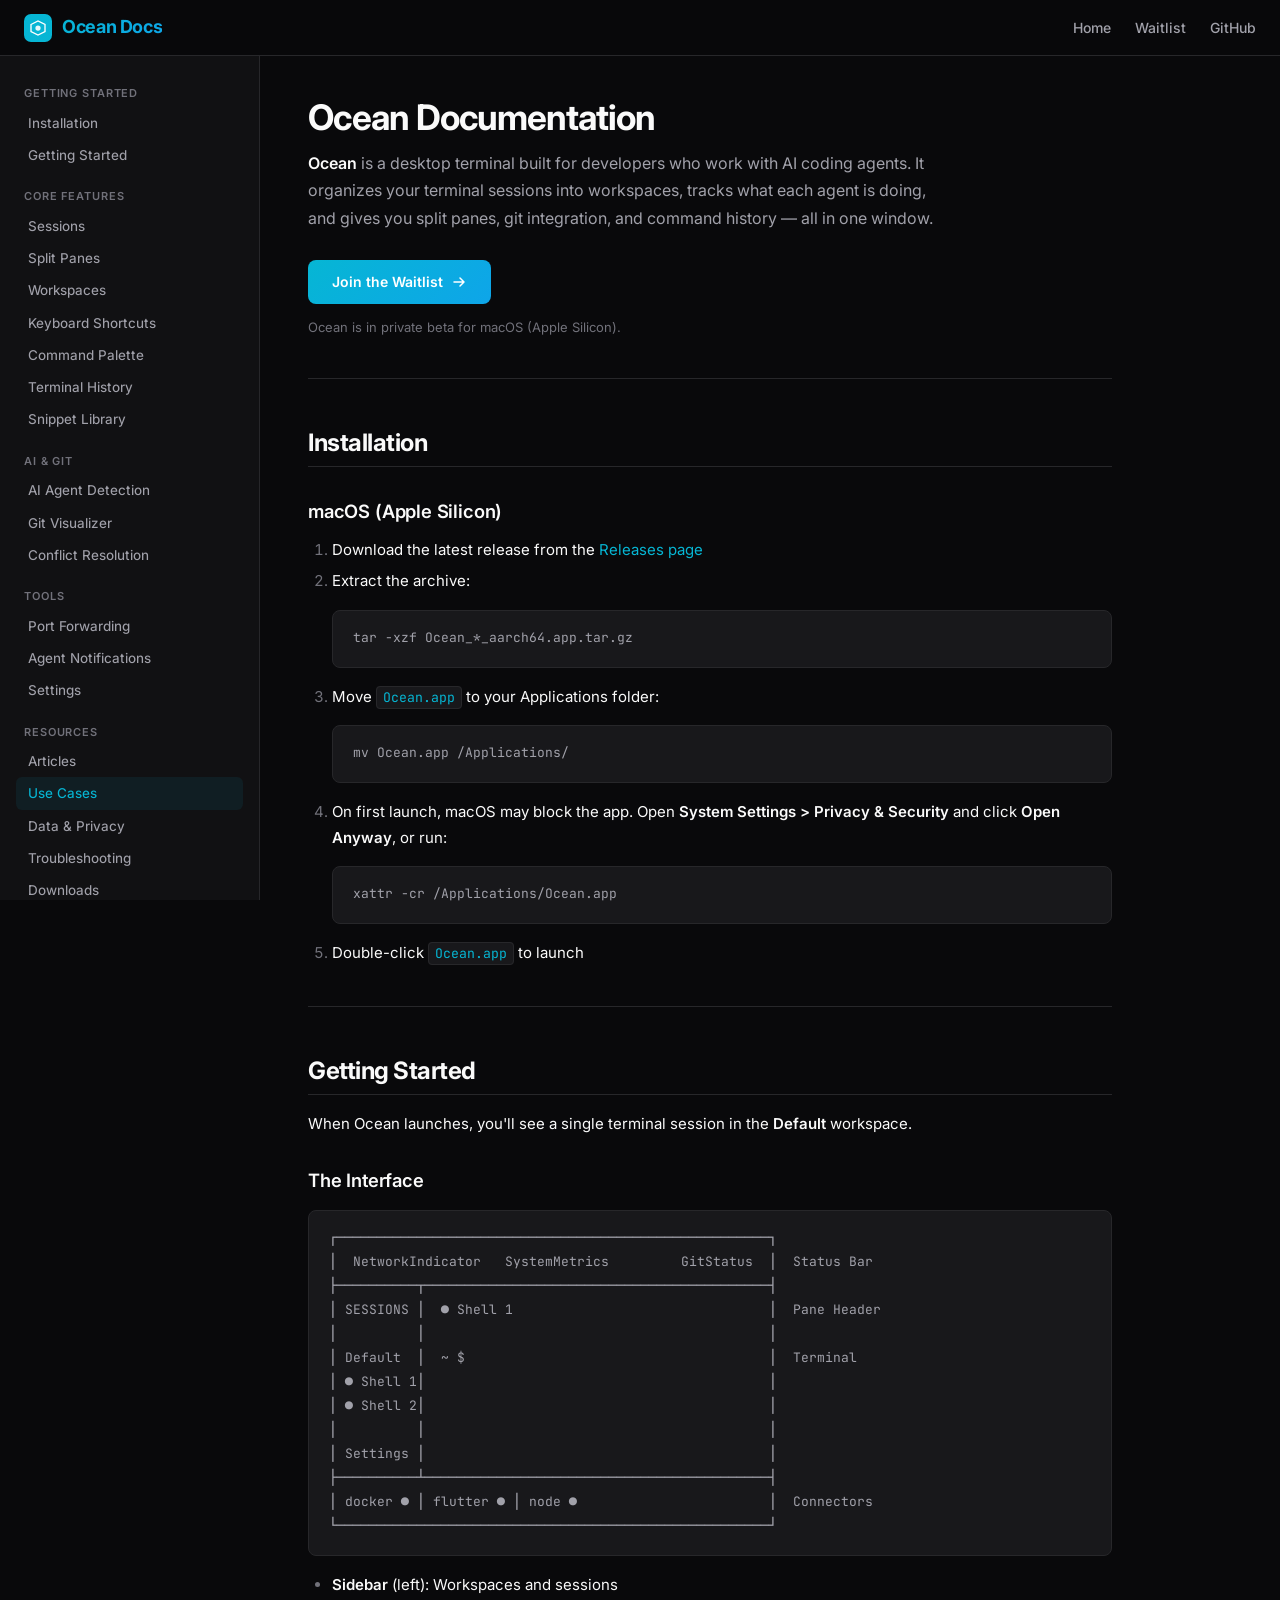
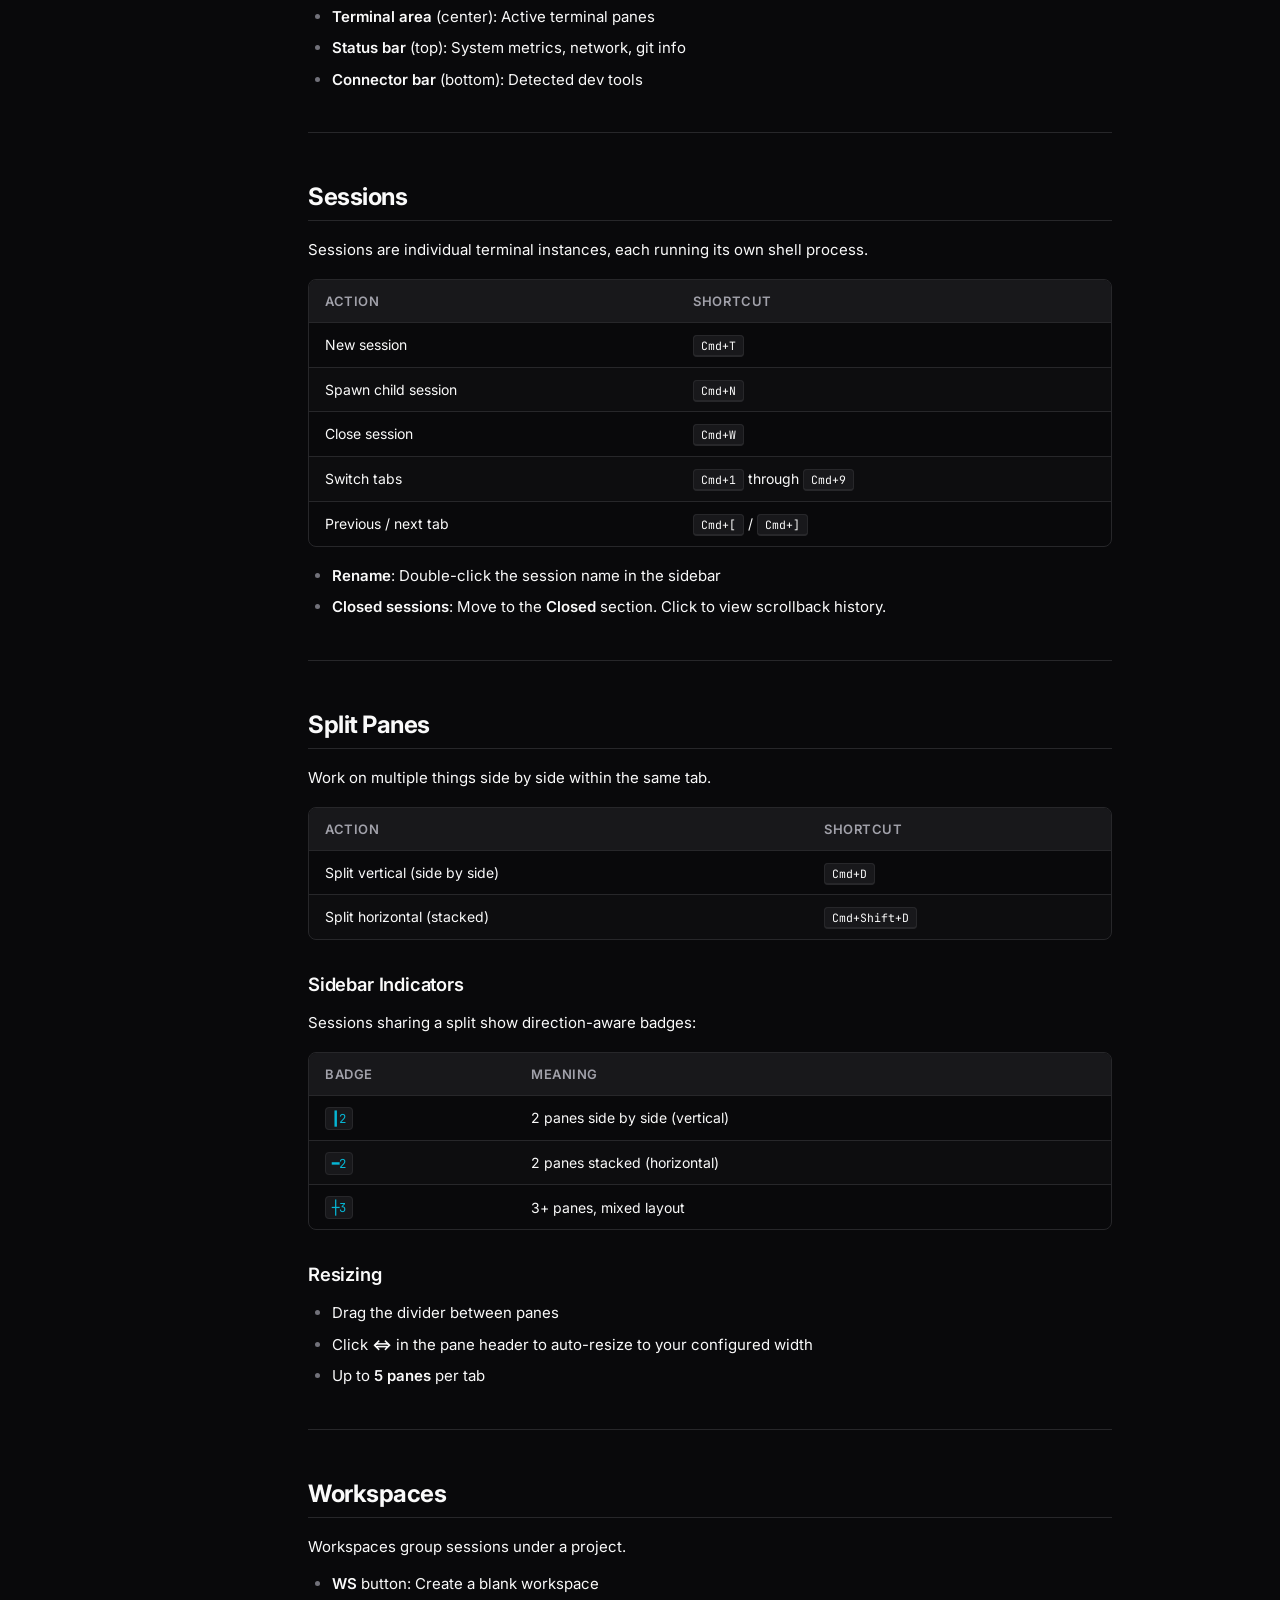
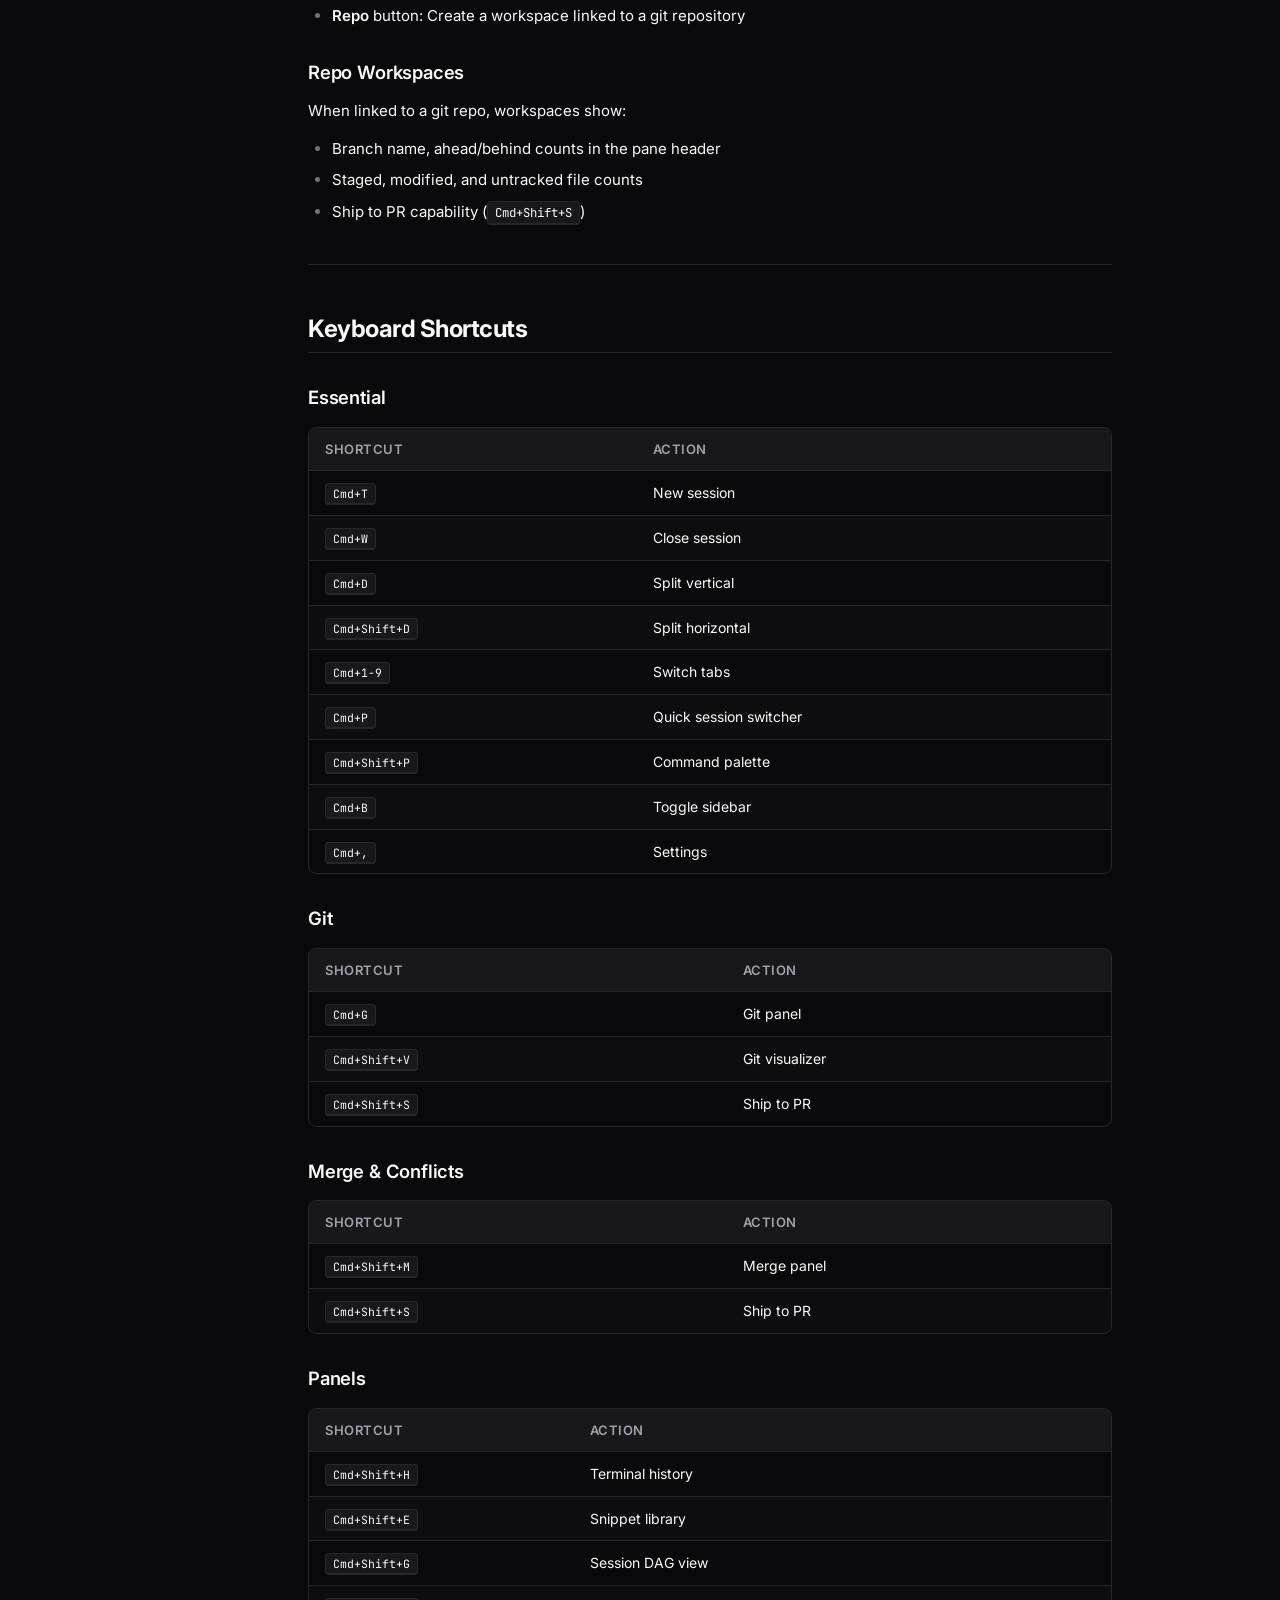
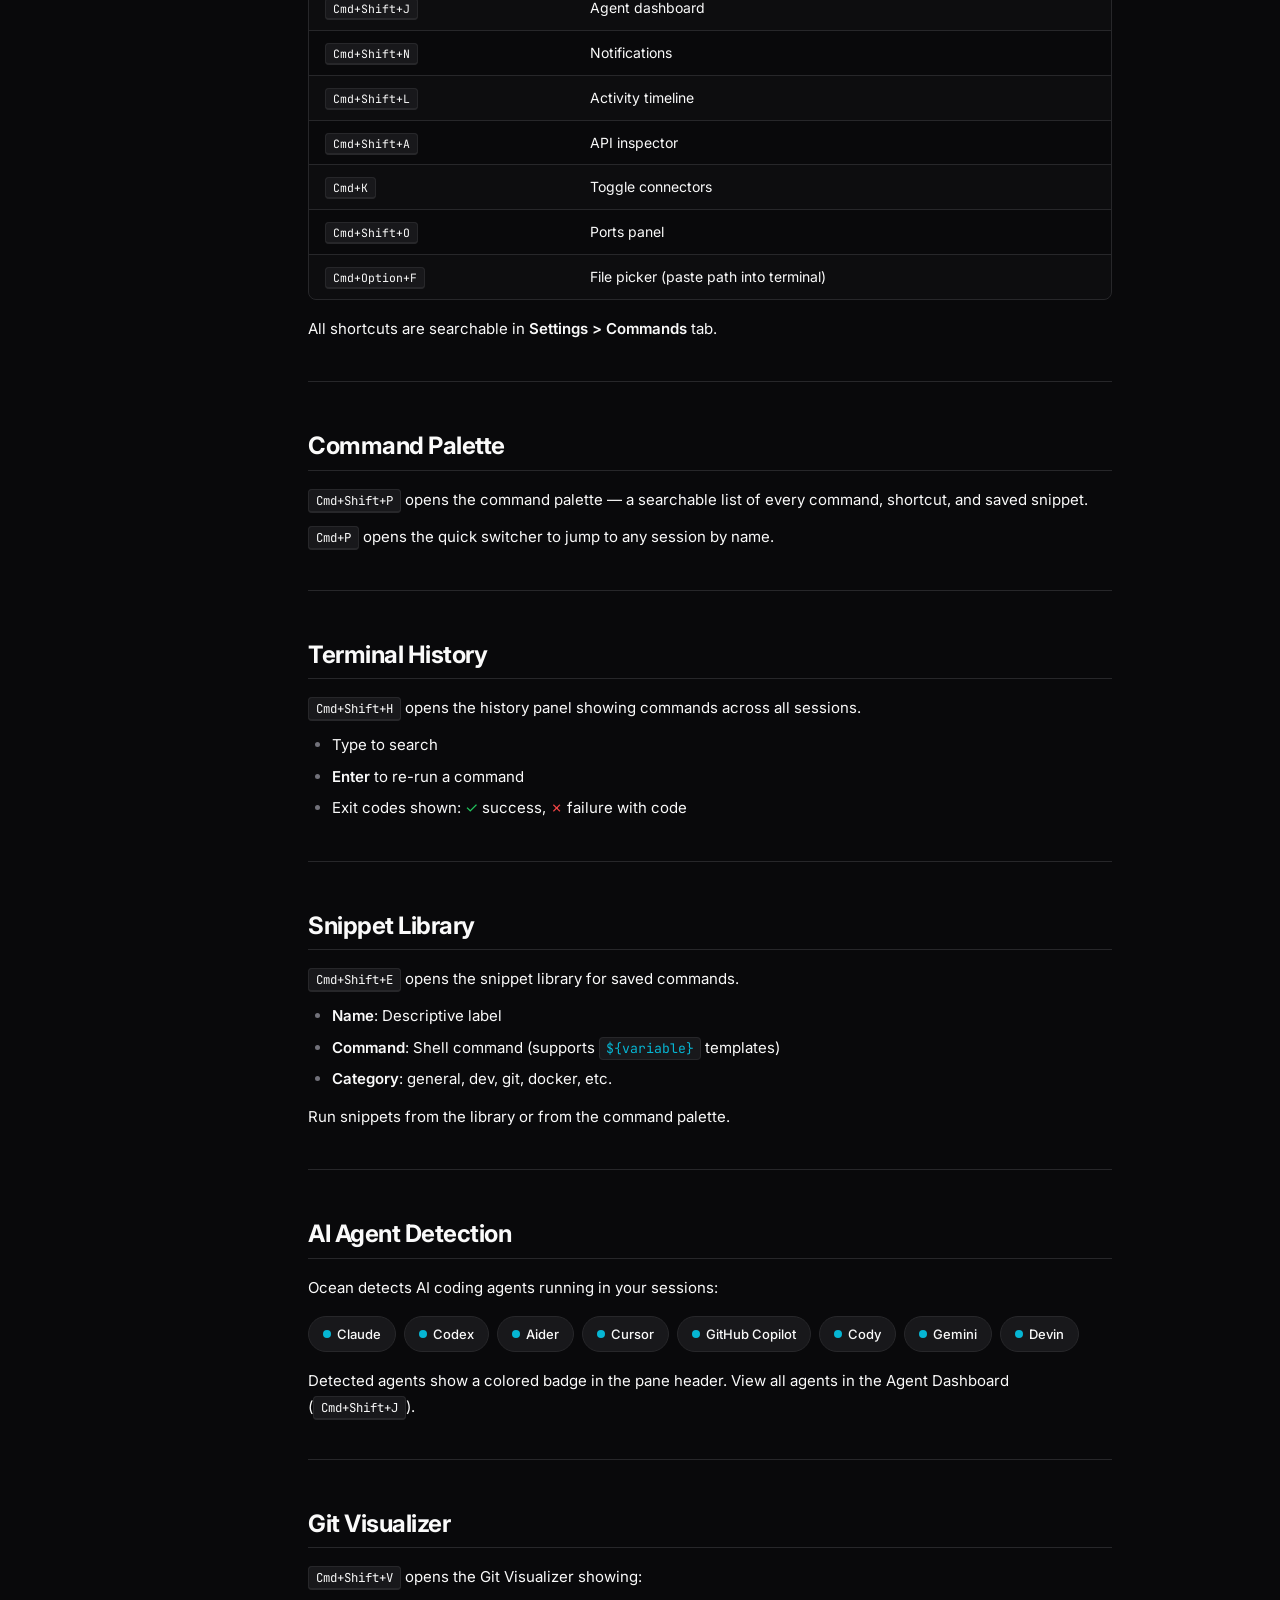
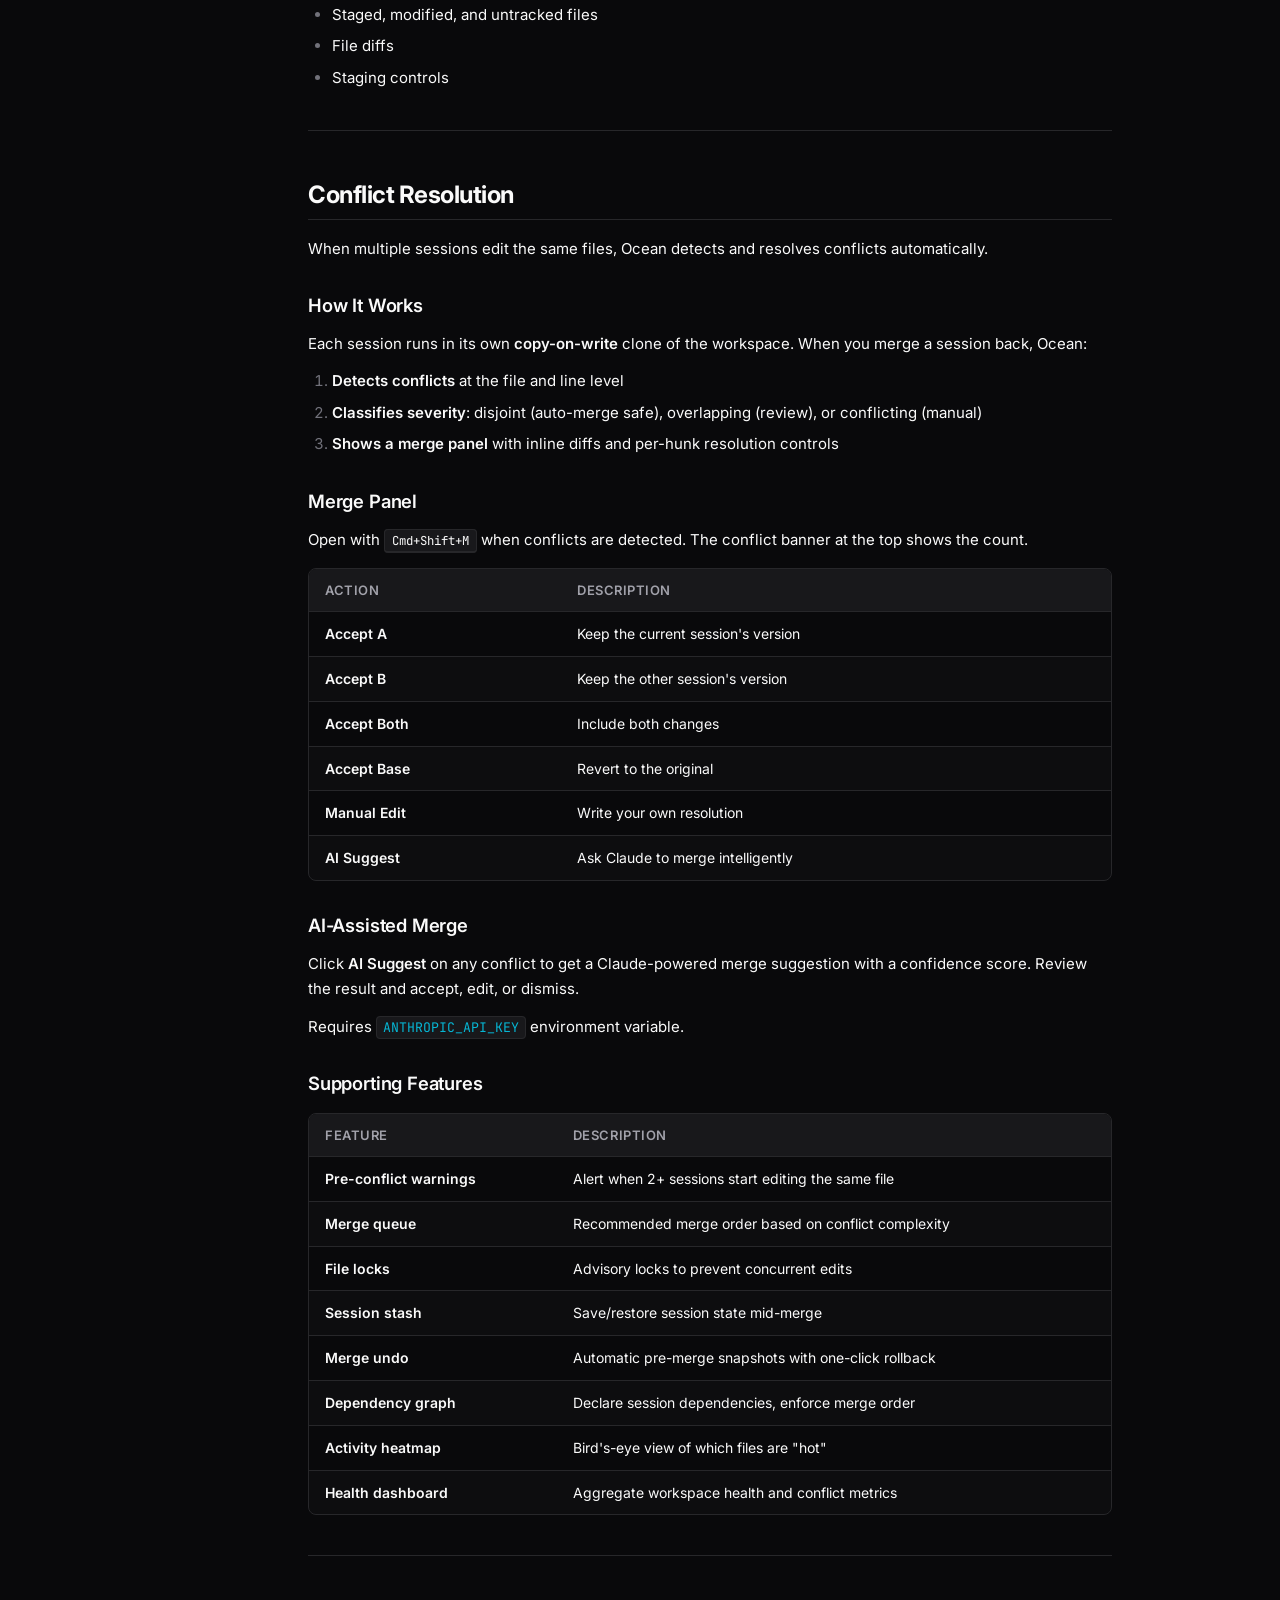
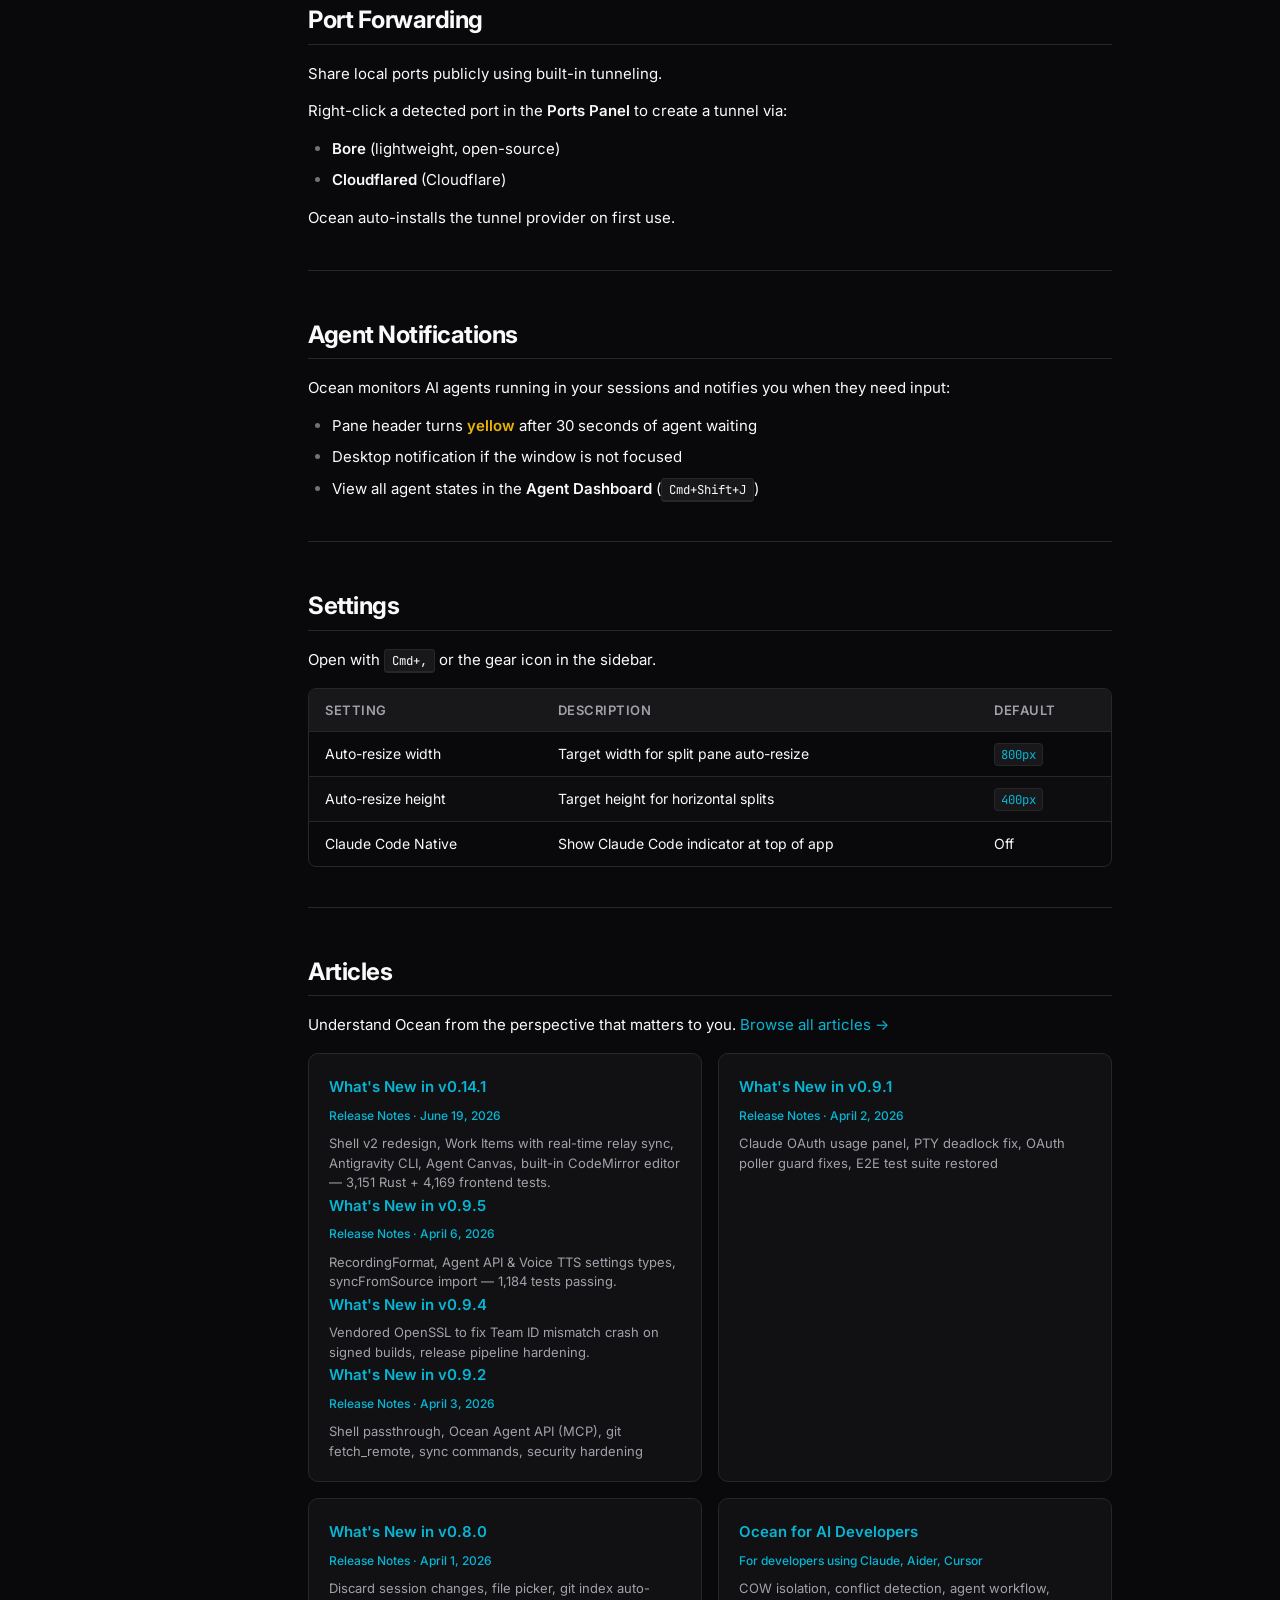
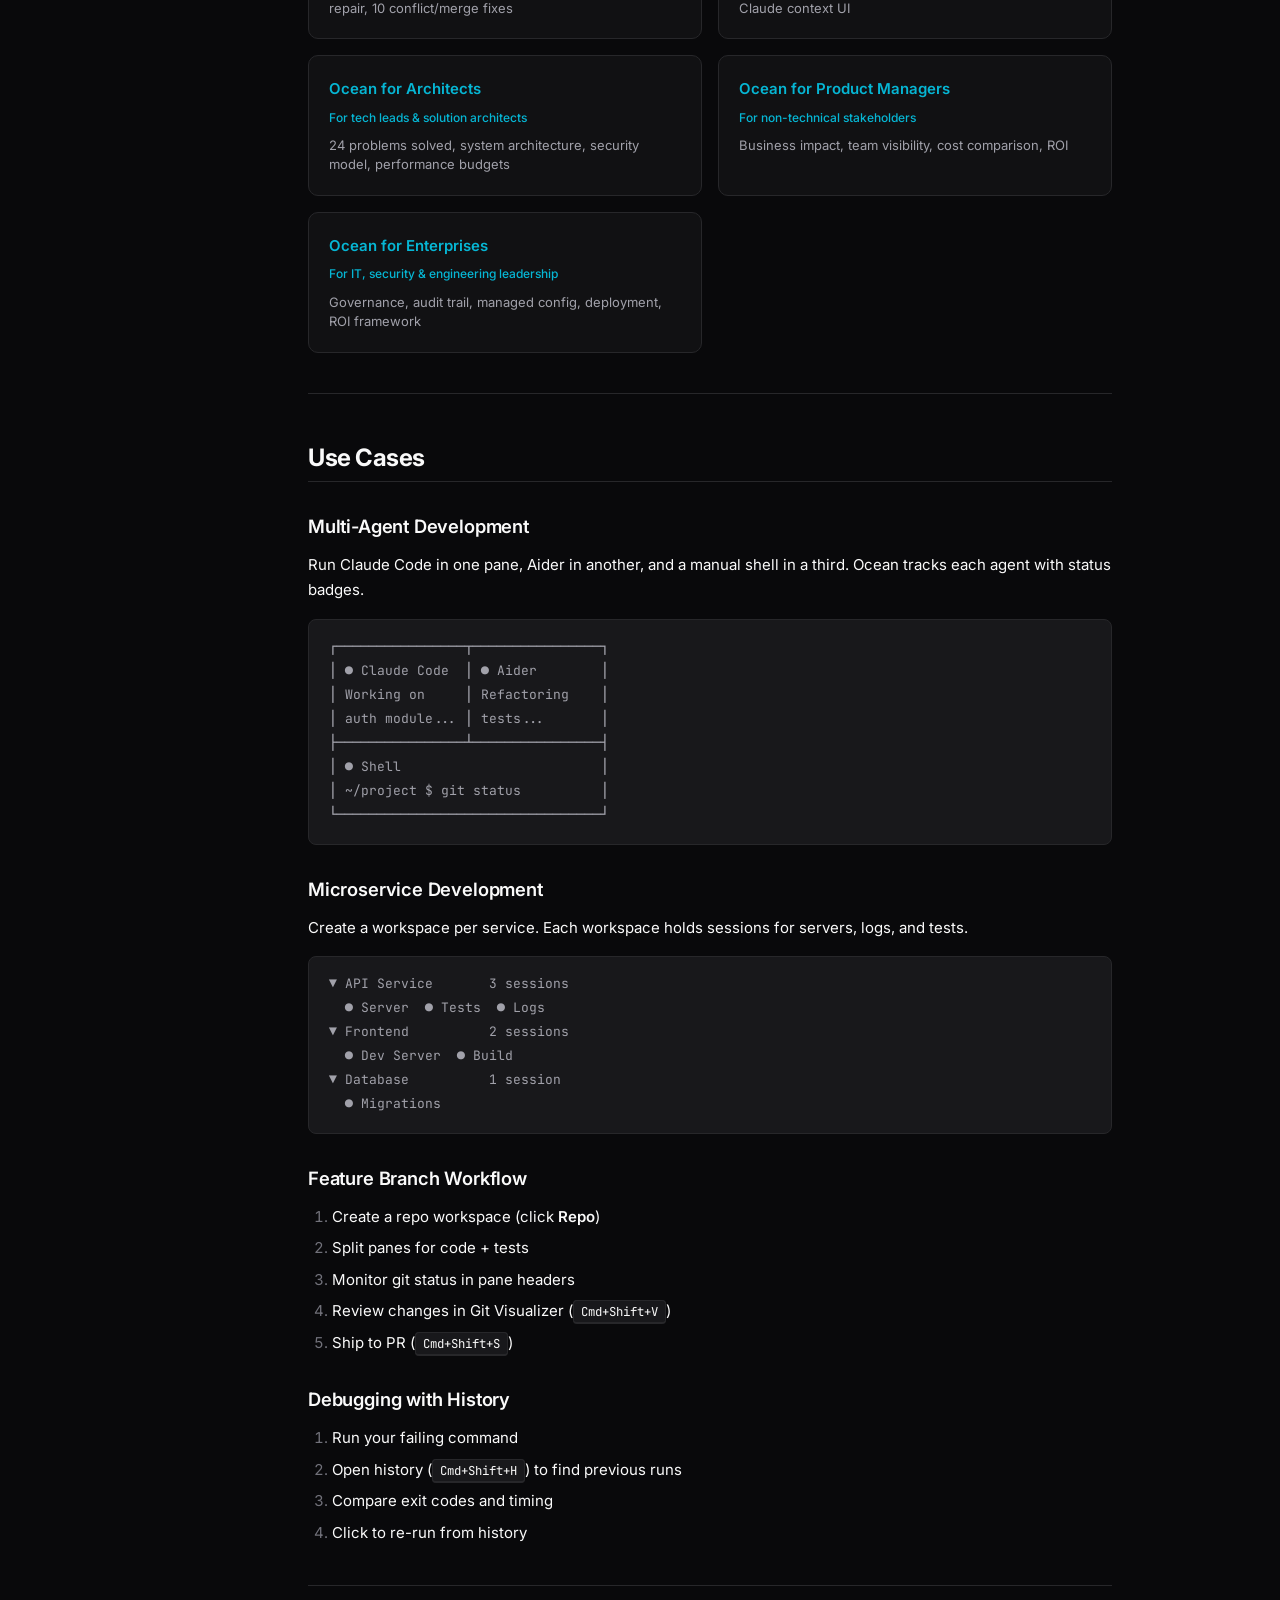
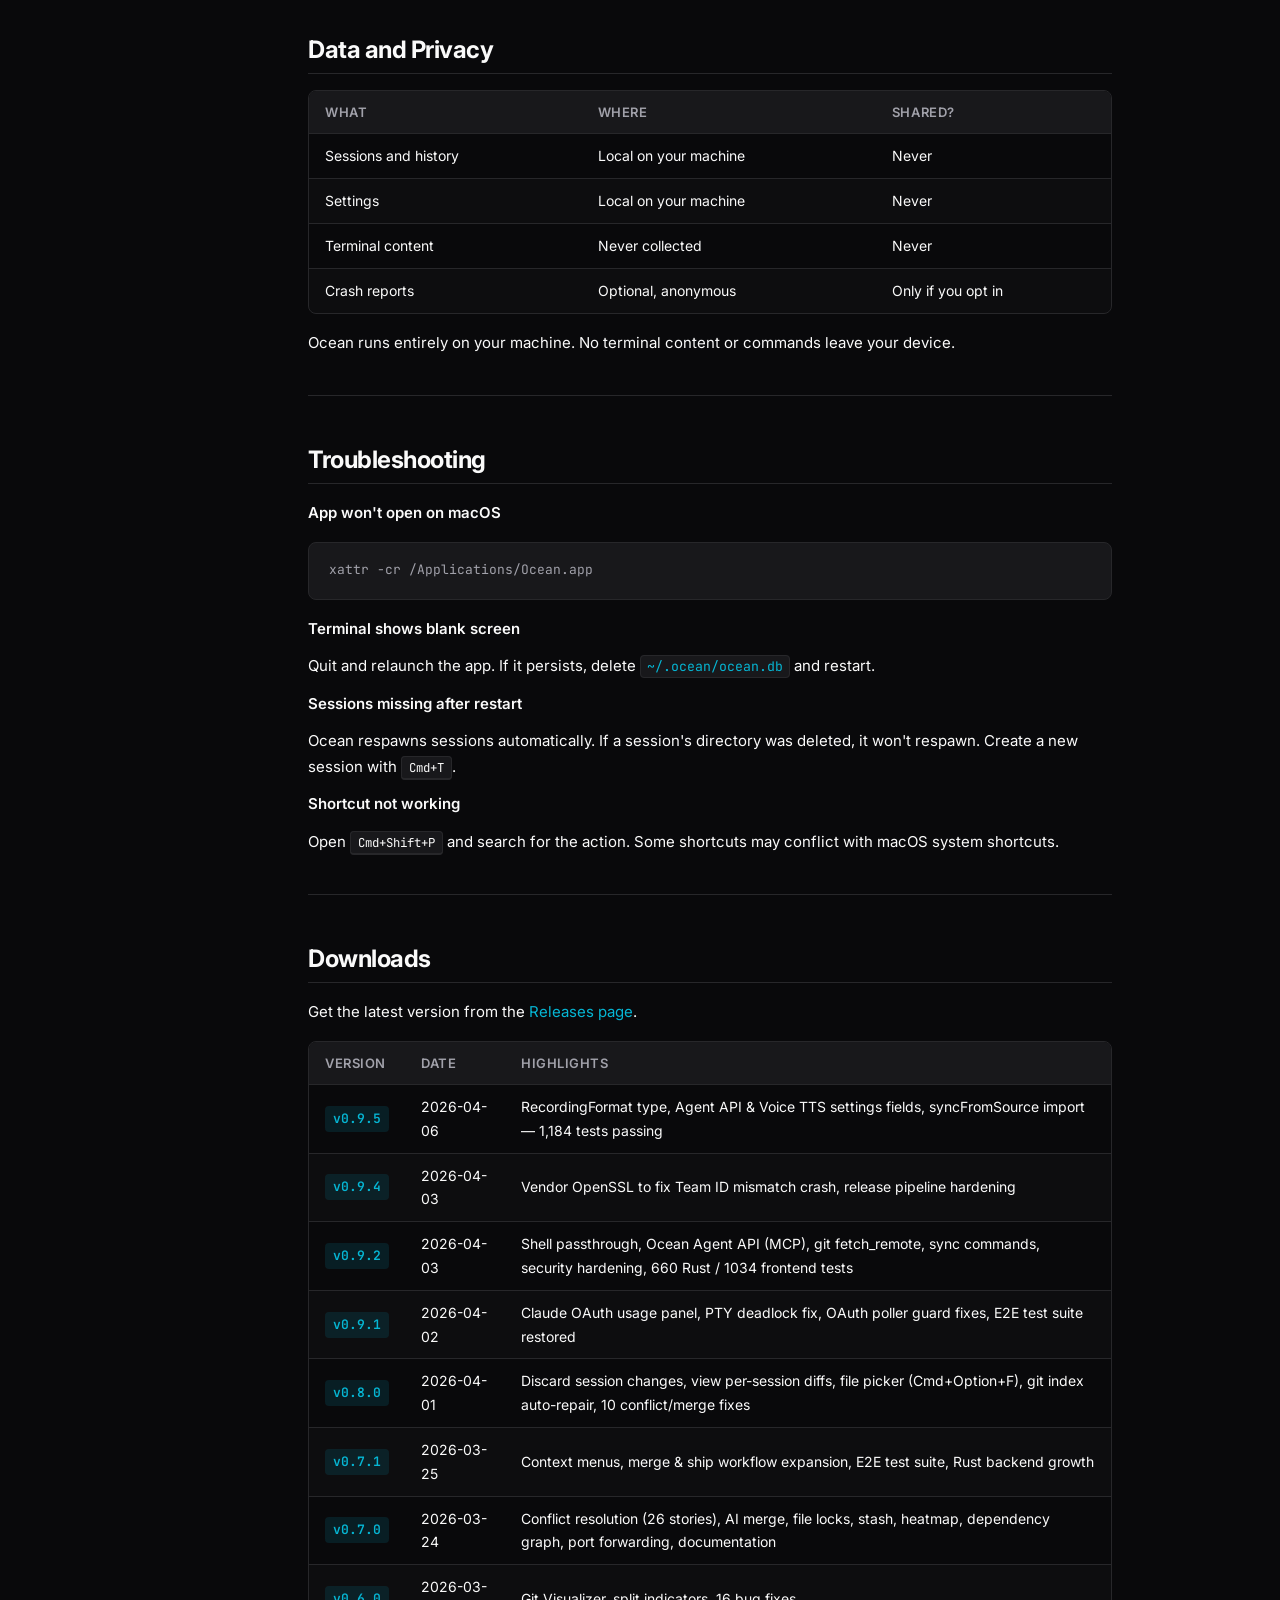
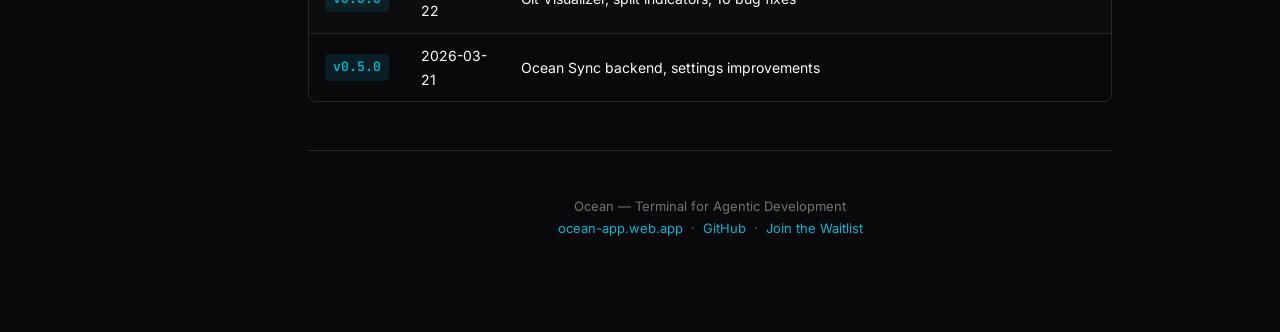
==== commit f459b88c: "release: Ocean v0.14.1 — shell v2, work items, antigravity, canvas, editor" ====
--- a/ocean-doc/index.html
+++ b/ocean-doc/index.html
@@ -1,180 +1,692 @@
 <!DOCTYPE html>
 <html lang="en">
-
 <head>
-  <meta charset="UTF-8">
-  <meta name="viewport" content="width=device-width, initial-scale=1.0">
-  <title>Ocean Docs — The Native Platform for AI Agents</title>
-  <meta name="description"
-    content="Documentation for Ocean, the native platform for AI agents. Build, test, and deploy with agentic workflows.">
-  <meta property="og:url" content="https://docs.getocean.dev">
-  <meta property="og:title" content="Ocean Docs — The Native Platform for AI Agents">
-  <meta property="og:description"
-    content="Detailed documentation for Ocean terminal features, shortcuts, and multi-agent workflows.">
-  <meta property="og:image" content="https://getocean.dev/home.png">
-
-  <!-- Twitter -->
-  <meta name="twitter:card" content="summary_large_image">
-  <meta property="twitter:url" content="https://docs.getocean.dev">
-  <meta name="twitter:title" content="Ocean Docs — The Native Platform for AI Agents">
-  <meta name="twitter:description"
-    content="Detailed documentation for Ocean terminal features, shortcuts, and multi-agent workflows.">
-  <meta name="twitter:image" content="https://getocean.dev/home.png">
-
-  <!-- Canonical -->
-  <link rel="canonical" href="https://docs.getocean.dev">
-  <link rel="preconnect" href="https://fonts.googleapis.com">
-  <link rel="preconnect" href="https://fonts.gstatic.com" crossorigin>
-  <link
-    href="https://fonts.googleapis.com/css2?family=Inter:wght@400;500;600&family=Outfit:wght@500;600;700&family=JetBrains+Mono:wght@400;500&display=swap"
-    rel="stylesheet">
-  <link rel="icon" type="image/png" href="favicon.png">
-  <link rel="stylesheet" href="styles.css">
+<meta charset="UTF-8">
+<meta name="viewport" content="width=device-width, initial-scale=1.0">
+<title>Ocean Docs - Terminal for Agentic Development</title>
+<meta name="description" content="Documentation for Ocean, a desktop terminal built for developers who work with AI coding agents.">
+<meta name="keywords" content="Ocean documentation, terminal docs, AI agent guide, agentic development manual, session isolation docs">
+<meta name="author" content="Ocean Team">
+
+<!-- Open Graph / Facebook -->
+<meta property="og:type" content="website">
+<meta property="og:url" content="https://getocean.dev/docs">
+<meta property="og:title" content="Ocean Docs - Terminal for Agentic Development">
+<meta property="og:description" content="Detailed documentation for Ocean terminal features, shortcuts, and multi-agent workflows.">
+<meta property="og:image" content="https://getocean.dev/home.png">
+
+<!-- Twitter -->
+<meta name="twitter:card" content="summary_large_image">
+<meta property="twitter:url" content="https://getocean.dev/docs">
+<meta name="twitter:title" content="Ocean Docs - Terminal for Agentic Development">
+<meta name="twitter:description" content="Detailed documentation for Ocean terminal features, shortcuts, and multi-agent workflows.">
+<meta name="twitter:image" content="https://getocean.dev/home.png">
+
+<!-- Canonical -->
+<link rel="canonical" href="https://getocean.dev/docs">
+<link rel="preconnect" href="https://fonts.googleapis.com">
+<link rel="preconnect" href="https://fonts.gstatic.com" crossorigin>
+<link href="https://fonts.googleapis.com/css2?family=Inter:wght@400;500;600;700&family=JetBrains+Mono:wght@400;500&display=swap" rel="stylesheet">
+<style>
+  :root {
+    --bg: #09090b;
+    --surface: #111113;
+    --surface-2: #18181b;
+    --border: #27272a;
+    --text: #fafafa;
+    --muted: #a1a1aa;
+    --dim: #71717a;
+    --accent: #06b6d4;
+    --accent-2: #0ea5e9;
+    --green: #22c55e;
+    --font-sans: 'Inter', -apple-system, BlinkMacSystemFont, sans-serif;
+    --font-mono: 'JetBrains Mono', 'Fira Code', monospace;
+    --sidebar-width: 260px;
+    --nav-height: 56px;
+  }
+
+  *, *::before, *::after {
+    box-sizing: border-box;
+    margin: 0;
+    padding: 0;
+  }
+
+  html {
+    scroll-behavior: smooth;
+    scroll-padding-top: calc(var(--nav-height) + 24px);
+  }
+
+  body {
+    font-family: var(--font-sans);
+    background: var(--bg);
+    color: var(--text);
+    line-height: 1.7;
+    font-size: 15px;
+    -webkit-font-smoothing: antialiased;
+    -moz-osx-font-smoothing: grayscale;
+  }
+
+  /* ── Nav ─────────────────────────────────── */
+  .nav {
+    position: fixed;
+    top: 0;
+    left: 0;
+    right: 0;
+    height: var(--nav-height);
+    background: rgba(9, 9, 11, 0.85);
+    backdrop-filter: blur(12px);
+    -webkit-backdrop-filter: blur(12px);
+    border-bottom: 1px solid var(--border);
+    display: flex;
+    align-items: center;
+    justify-content: space-between;
+    padding: 0 24px;
+    z-index: 100;
+  }
+
+  .nav-left {
+    display: flex;
+    align-items: center;
+    gap: 12px;
+  }
+
+  .nav-logo {
+    display: flex;
+    align-items: center;
+    gap: 10px;
+    text-decoration: none;
+    color: var(--text);
+    font-weight: 700;
+    font-size: 18px;
+    letter-spacing: -0.02em;
+  }
+
+  .nav-logo svg {
+    width: 28px;
+    height: 28px;
+  }
+
+  .nav-logo span {
+    background: linear-gradient(135deg, var(--accent), var(--accent-2));
+    -webkit-background-clip: text;
+    -webkit-text-fill-color: transparent;
+    background-clip: text;
+  }
+
+  .nav-links {
+    display: flex;
+    align-items: center;
+    gap: 24px;
+  }
+
+  .nav-links a {
+    color: var(--muted);
+    text-decoration: none;
+    font-size: 14px;
+    font-weight: 500;
+    transition: color 0.2s;
+  }
+
+  .nav-links a:hover {
+    color: var(--text);
+  }
+
+  .hamburger {
+    display: none;
+    background: none;
+    border: none;
+    cursor: pointer;
+    padding: 4px;
+    color: var(--muted);
+  }
+
+  .hamburger svg {
+    width: 24px;
+    height: 24px;
+  }
+
+  /* ── Layout ──────────────────────────────── */
+  .layout {
+    display: flex;
+    padding-top: var(--nav-height);
+    min-height: 100vh;
+  }
+
+  /* ── Sidebar ─────────────────────────────── */
+  .sidebar {
+    position: fixed;
+    top: var(--nav-height);
+    left: 0;
+    bottom: 0;
+    width: var(--sidebar-width);
+    background: var(--surface);
+    border-right: 1px solid var(--border);
+    overflow-y: auto;
+    padding: 20px 0;
+    z-index: 50;
+    transition: transform 0.3s ease;
+  }
+
+  .sidebar::-webkit-scrollbar {
+    width: 4px;
+  }
+
+  .sidebar::-webkit-scrollbar-track {
+    background: transparent;
+  }
+
+  .sidebar::-webkit-scrollbar-thumb {
+    background: var(--border);
+    border-radius: 2px;
+  }
+
+  .sidebar-section {
+    padding: 0 16px;
+    margin-bottom: 8px;
+  }
+
+  .sidebar-section-title {
+    font-size: 11px;
+    font-weight: 600;
+    text-transform: uppercase;
+    letter-spacing: 0.08em;
+    color: var(--dim);
+    padding: 8px 8px 4px;
+  }
+
+  .sidebar a {
+    display: block;
+    padding: 6px 12px;
+    color: var(--muted);
+    text-decoration: none;
+    font-size: 13.5px;
+    font-weight: 450;
+    border-radius: 6px;
+    transition: all 0.15s;
+    line-height: 1.5;
+  }
+
+  .sidebar a:hover {
+    color: var(--text);
+    background: var(--surface-2);
+  }
+
+  .sidebar a.active {
+    color: var(--accent);
+    background: rgba(6, 182, 212, 0.08);
+  }
+
+  .sidebar-overlay {
+    display: none;
+    position: fixed;
+    inset: 0;
+    background: rgba(0,0,0,0.5);
+    z-index: 40;
+  }
+
+  /* ── Content ─────────────────────────────── */
+  .content {
+    margin-left: var(--sidebar-width);
+    flex: 1;
+    min-width: 0;
+    padding: 40px 48px 80px;
+    max-width: 900px;
+  }
+
+  .content > *:first-child {
+    margin-top: 0;
+  }
+
+  /* ── Typography ──────────────────────────── */
+  h1 {
+    font-size: 2rem;
+    font-weight: 700;
+    letter-spacing: -0.03em;
+    line-height: 1.2;
+    margin: 48px 0 16px;
+    color: var(--text);
+  }
+
+  h1:first-child {
+    margin-top: 0;
+  }
+
+  h2 {
+    font-size: 1.5rem;
+    font-weight: 700;
+    letter-spacing: -0.02em;
+    line-height: 1.3;
+    margin: 48px 0 16px;
+    padding-bottom: 8px;
+    border-bottom: 1px solid var(--border);
+    color: var(--text);
+  }
+
+  h3 {
+    font-size: 1.15rem;
+    font-weight: 600;
+    letter-spacing: -0.01em;
+    line-height: 1.4;
+    margin: 32px 0 12px;
+    color: var(--text);
+  }
+
+  p {
+    margin: 12px 0;
+    color: var(--text);
+  }
+
+  a {
+    color: var(--accent);
+    text-decoration: none;
+    transition: color 0.15s;
+  }
+
+  a:hover {
+    color: var(--accent-2);
+    text-decoration: underline;
+  }
+
+  strong {
+    font-weight: 600;
+    color: var(--text);
+  }
+
+  hr {
+    border: none;
+    border-top: 1px solid var(--border);
+    margin: 40px 0;
+  }
+
+  ul, ol {
+    margin: 12px 0;
+    padding-left: 24px;
+  }
+
+  li {
+    margin: 6px 0;
+    color: var(--text);
+  }
+
+  li::marker {
+    color: var(--dim);
+  }
+
+  /* ── Code ────────────────────────────────── */
+  code {
+    font-family: var(--font-mono);
+    font-size: 0.88em;
+    background: var(--surface-2);
+    border: 1px solid var(--border);
+    padding: 2px 6px;
+    border-radius: 4px;
+    color: var(--accent);
+  }
+
+  pre {
+    margin: 16px 0;
+    padding: 16px 20px;
+    background: var(--surface-2);
+    border: 1px solid var(--border);
+    border-radius: 8px;
+    overflow-x: auto;
+    line-height: 1.6;
+  }
+
+  pre code {
+    background: none;
+    border: none;
+    padding: 0;
+    font-size: 13px;
+    color: var(--muted);
+  }
+
+  /* ── Tables ──────────────────────────────── */
+  .table-wrap {
+    overflow-x: auto;
+    margin: 16px 0;
+    border-radius: 8px;
+    border: 1px solid var(--border);
+  }
+
+  table {
+    width: 100%;
+    border-collapse: collapse;
+    font-size: 14px;
+  }
+
+  thead th {
+    background: var(--surface-2);
+    padding: 10px 16px;
+    text-align: left;
+    font-weight: 600;
+    font-size: 13px;
+    color: var(--muted);
+    text-transform: uppercase;
+    letter-spacing: 0.04em;
+    border-bottom: 1px solid var(--border);
+  }
+
+  tbody td {
+    padding: 10px 16px;
+    border-bottom: 1px solid var(--border);
+    color: var(--text);
+  }
+
+  tbody tr:last-child td {
+    border-bottom: none;
+  }
+
+  tbody tr:nth-child(even) {
+    background: rgba(255,255,255,0.015);
+  }
+
+  tbody tr:hover {
+    background: rgba(6, 182, 212, 0.04);
+  }
+
+  /* ── kbd ─────────────────────────────────── */
+  kbd {
+    font-family: var(--font-mono);
+    font-size: 0.82em;
+    background: var(--surface-2);
+    border: 1px solid var(--border);
+    border-bottom-width: 2px;
+    padding: 2px 7px;
+    border-radius: 4px;
+    color: var(--text);
+    white-space: nowrap;
+  }
+
+  /* ── Agent badges ────────────────────────── */
+  .agent-badges {
+    display: flex;
+    flex-wrap: wrap;
+    gap: 8px;
+    margin: 16px 0;
+  }
+
+  .agent-badge {
+    display: inline-flex;
+    align-items: center;
+    padding: 6px 14px;
+    background: var(--surface-2);
+    border: 1px solid var(--border);
+    border-radius: 20px;
+    font-size: 13px;
+    font-weight: 500;
+    color: var(--text);
+    gap: 6px;
+  }
+
+  .agent-badge::before {
+    content: '';
+    width: 8px;
+    height: 8px;
+    border-radius: 50%;
+    background: var(--accent);
+  }
+
+  /* ── Intro hero ──────────────────────────── */
+  .intro-hero {
+    margin-bottom: 32px;
+  }
+
+  .intro-hero h1 {
+    font-size: 2.2rem;
+    margin-bottom: 12px;
+  }
+
+  .intro-hero p {
+    font-size: 16px;
+    color: var(--muted);
+    line-height: 1.7;
+    max-width: 640px;
+  }
+
+  .waitlist-cta {
+    display: inline-flex;
+    align-items: center;
+    gap: 8px;
+    margin-top: 16px;
+    padding: 10px 24px;
+    background: linear-gradient(135deg, var(--accent), var(--accent-2));
+    color: #fff;
+    font-weight: 600;
+    font-size: 14px;
+    border-radius: 8px;
+    text-decoration: none;
+    transition: opacity 0.2s;
+  }
+
+  .waitlist-cta:hover {
+    opacity: 0.9;
+    text-decoration: none;
+    color: #fff;
+  }
+
+  /* ── Articles grid ───────────────────────── */
+  .articles-grid {
+    display: grid;
+    grid-template-columns: repeat(auto-fill, minmax(280px, 1fr));
+    gap: 16px;
+    margin: 16px 0;
+  }
+
+  .article-card {
+    background: var(--surface);
+    border: 1px solid var(--border);
+    border-radius: 10px;
+    padding: 20px;
+    transition: border-color 0.2s;
+  }
+
+  .article-card:hover {
+    border-color: var(--accent);
+  }
+
+  .article-card h4 {
+    font-size: 15px;
+    font-weight: 600;
+    margin-bottom: 6px;
+    color: var(--text);
+  }
+
+  .article-card .for {
+    font-size: 12px;
+    color: var(--accent);
+    font-weight: 500;
+    margin-bottom: 8px;
+  }
+
+  .article-card p {
+    font-size: 13px;
+    color: var(--muted);
+    margin: 0;
+    line-height: 1.5;
+  }
+
+  /* ── Use case diagrams ───────────────────── */
+  .use-case {
+    margin: 24px 0;
+  }
+
+  /* ── Version table highlight ─────────────── */
+  .version-badge {
+    display: inline-block;
+    padding: 2px 8px;
+    background: rgba(6, 182, 212, 0.12);
+    color: var(--accent);
+    border-radius: 4px;
+    font-size: 13px;
+    font-weight: 600;
+    font-family: var(--font-mono);
+  }
+
+  /* ── Responsive ──────────────────────────── */
+  @media (max-width: 900px) {
+    .content {
+      padding: 32px 24px 60px;
+    }
+  }
+
+  @media (max-width: 768px) {
+    .hamburger {
+      display: block;
+    }
+
+    .nav-links {
+      display: none;
+    }
+
+    .nav-links.show {
+      display: flex;
+      position: absolute;
+      top: var(--nav-height);
+      right: 0;
+      background: var(--surface);
+      border: 1px solid var(--border);
+      border-radius: 0 0 8px 8px;
+      flex-direction: column;
+      padding: 12px 20px;
+      gap: 12px;
+    }
+
+    .sidebar {
+      transform: translateX(-100%);
+    }
+
+    .sidebar.open {
+      transform: translateX(0);
+    }
+
+    .sidebar-overlay.show {
+      display: block;
+    }
+
+    .content {
+      margin-left: 0;
+      padding: 24px 16px 60px;
+    }
+
+    h1 { font-size: 1.6rem; }
+    h2 { font-size: 1.25rem; }
+
+    .articles-grid {
+      grid-template-columns: 1fr;
+    }
+  }
+</style>
 </head>
-
 <body>
 
-  <!-- ── Nav ────────────────────────────────────────── -->
-  <nav class="nav">
-    <div class="nav-left">
-      <button class="hamburger" onclick="toggleSidebar()" aria-label="Toggle menu">
-        <svg viewBox="0 0 24 24" fill="none" stroke="currentColor" stroke-width="2" stroke-linecap="round">
-          <line x1="3" y1="6" x2="21" y2="6" />
-          <line x1="3" y1="12" x2="21" y2="12" />
-          <line x1="3" y1="18" x2="21" y2="18" />
-        </svg>
-      </button>
-      <a href="#" class="nav-logo">
-        <img src="favicon.png" alt="Ocean Logo" class="nav-logo-img">
-        <span>Ocean Docs</span>
-      </a>
-    </div>
-    <div class="nav-links" id="navLinks">
-      <a href="https://getocean.dev">Home</a>
-      <a href="index.html" class="active">Docs</a>
-      <a href="articles.html">Articles</a>
-      <a href="https://github.com/viveky259259/ocean-releases" target="_blank" rel="noopener">GitHub</a>
-    </div>
-  </nav>
-
-  <!-- ── Sidebar Overlay ───────────────────────────── -->
-  <div class="sidebar-overlay" id="sidebarOverlay" onclick="closeSidebar()"></div>
-
-  <!-- ── Sidebar ───────────────────────────────────── -->
-  <aside class="sidebar" id="sidebar">
-    <div class="sidebar-section">
-      <div class="sidebar-section-title">Getting Started</div>
-      <a href="#installation">Installation</a>
-      <a href="#getting-started">Getting Started</a>
-    </div>
-    <div class="sidebar-section">
-      <div class="sidebar-section-title">Core Features</div>
-      <a href="#sessions">Sessions</a>
-      <a href="#split-panes">Split Panes</a>
-      <a href="#workspaces">Workspaces</a>
-      <a href="#keyboard-shortcuts">Keyboard Shortcuts</a>
-      <a href="#command-palette">Command Palette</a>
-      <a href="#terminal-history">Terminal History</a>
-      <a href="#snippet-library">Snippet Library</a>
-    </div>
-    <div class="sidebar-section">
-      <div class="sidebar-section-title">AI & Git</div>
-      <a href="#ai-agent-detection">AI Agent Detection</a>
-      <a href="#git-visualizer">Git Visualizer</a>
-      <a href="#conflict-resolution">Conflict Resolution</a>
-    </div>
-    <div class="sidebar-section">
-      <div class="sidebar-section-title">Tools</div>
-      <a href="#port-forwarding">Port Forwarding</a>
-      <a href="#agent-notifications">Agent Notifications</a>
-      <a href="#settings">Settings</a>
-      <a href="#configuration">Configuration</a>
-    </div>
-    <div class="sidebar-section">
-      <div class="sidebar-section-title">Resources</div>
-      <a href="#articles">Articles</a>
-      <a href="#use-cases">Use Cases</a>
-      <a href="#pro-tips">Pro Tips</a>
-      <a href="#data-and-privacy">Data & Privacy</a>
-      <a href="#troubleshooting">Troubleshooting</a>
-      <a href="#downloads">Downloads</a>
-    </div>
-  </aside>
-
-  <!-- ── Main Content ──────────────────────────────── -->
-  <div class="layout">
-    <main class="content">
-
-      <!-- Intro -->
-      <section class="intro-hero" id="ocean-documentation">
-        <img src="favicon.png" alt="Ocean Logo" class="hero-logo-img">
-        <h1>Ocean Documentation</h1>
-        <p><strong>Ocean</strong> is a high-performance terminal reimagined for the AI era. It provides a safe, isolated
-          environment where AI agents can work autonomously without risking your project's stability.</p>
-        <div class="hero-actions">
-          <a href="https://forms.gle/4RQFThD8KF6Vu1Su6" class="waitlist-cta" target="_blank" rel="noopener">
-            Join the Waitlist
-            <svg width="16" height="16" viewBox="0 0 16 16" fill="none">
-              <path d="M3 8h10M9 4l4 4-4 4" stroke="currentColor" stroke-width="1.5" stroke-linecap="round"
-                stroke-linejoin="round" />
-            </svg>
-          </a>
-        </div>
-        <p class="beta-note">Ocean is currently in private beta for macOS (Apple Silicon).</p>
-      </section>
-
-      <!-- Core Concepts -->
-      <section class="concepts">
-        <h2>Core Concepts</h2>
-        <div class="concepts-grid">
-          <div class="concept-card">
-            <div class="concept-icon">SC</div>
-            <h3>Safe Exploration (COW)</h3>
-            <p>Ocean uses Copy-On-Write isolation. Every session starts in a protected clone, allowing agents to
-              experiment without risking your main branch until you decide to merge.</p>
-          </div>
-          <div class="concept-card">
-            <div class="concept-icon">AA</div>
-            <h3>Agent Awareness</h3>
-            <p>Ocean monitors AI agents in real-time. It tracks which files they touch, when they need input, and
-              ensures their work is isolated from other active sessions.</p>
-          </div>
-        </div>
-      </section>
-
-      <hr>
-
-      <!-- Installation -->
-      <h2 id="installation">Installation</h2>
-      <h3>macOS (Apple Silicon)</h3>
-      <ol>
-        <li>
-          <div id="inlineDownload" style="margin: 12px 0;">
-            Download the latest release from the <a href="https://github.com/viveky259259/ocean-releases/releases"
-              target="_blank" rel="noopener">Releases page</a>
-          </div>
-        </li>
-        <li>Extract the archive:
-          <pre><code>tar -xzf Ocean_*_aarch64.app.tar.gz</code></pre>
-        </li>
-        <li>Move <code>Ocean.app</code> to your Applications folder:
-          <pre><code>mv Ocean.app /Applications/</code></pre>
-        </li>
-        <li>On first launch, macOS may block the app. Open <strong>System Settings &gt; Privacy &amp; Security</strong>
-          and click <strong>Open Anyway</strong>, or run:
-          <pre><code>xattr -cr /Applications/Ocean.app</code></pre>
-        </li>
-        <li>Double-click <code>Ocean.app</code> to launch</li>
-      </ol>
-
-      <hr>
-
-      <!-- Getting Started -->
-      <h2 id="getting-started">Getting Started</h2>
-      <p>When Ocean launches, you'll see a single terminal session in the <strong>Default</strong> workspace.</p>
-
-      <h3>The Interface</h3>
-      <pre><code>&#x250C;&#x2500;&#x2500;&#x2500;&#x2500;&#x2500;&#x2500;&#x2500;&#x2500;&#x2500;&#x2500;&#x2500;&#x2500;&#x2500;&#x2500;&#x2500;&#x2500;&#x2500;&#x2500;&#x2500;&#x2500;&#x2500;&#x2500;&#x2500;&#x2500;&#x2500;&#x2500;&#x2500;&#x2500;&#x2500;&#x2500;&#x2500;&#x2500;&#x2500;&#x2500;&#x2500;&#x2500;&#x2500;&#x2500;&#x2500;&#x2500;&#x2500;&#x2500;&#x2500;&#x2500;&#x2500;&#x2500;&#x2500;&#x2500;&#x2500;&#x2500;&#x2500;&#x2500;&#x2500;&#x2500;&#x2510;
+<!-- ── Nav ────────────────────────────────────────── -->
+<nav class="nav">
+  <div class="nav-left">
+    <button class="hamburger" onclick="toggleSidebar()" aria-label="Toggle menu">
+      <svg viewBox="0 0 24 24" fill="none" stroke="currentColor" stroke-width="2" stroke-linecap="round"><line x1="3" y1="6" x2="21" y2="6"/><line x1="3" y1="12" x2="21" y2="12"/><line x1="3" y1="18" x2="21" y2="18"/></svg>
+    </button>
+    <a href="#" class="nav-logo">
+      <svg viewBox="0 0 32 32" fill="none" xmlns="http://www.w3.org/2000/svg">
+        <rect width="32" height="32" rx="8" fill="url(#logo-grad)"/>
+        <path d="M8 12 L16 8 L24 12 L24 20 L16 24 L8 20Z" stroke="#fff" stroke-width="1.5" fill="none"/>
+        <circle cx="16" cy="16" r="3" fill="#fff" opacity="0.9"/>
+        <defs><linearGradient id="logo-grad" x1="0" y1="0" x2="32" y2="32"><stop stop-color="#06b6d4"/><stop offset="1" stop-color="#0ea5e9"/></linearGradient></defs>
+      </svg>
+      <span>Ocean Docs</span>
+    </a>
+  </div>
+  <div class="nav-links" id="navLinks">
+    <a href="https://ocean-app.web.app">Home</a>
+    <a href="https://joinocean.web.app">Waitlist</a>
+    <a href="https://github.com/viveky259259/ocean-releases" target="_blank" rel="noopener">GitHub</a>
+  </div>
+</nav>
+
+<!-- ── Sidebar Overlay ───────────────────────────── -->
+<div class="sidebar-overlay" id="sidebarOverlay" onclick="closeSidebar()"></div>
+
+<!-- ── Sidebar ───────────────────────────────────── -->
+<aside class="sidebar" id="sidebar">
+  <div class="sidebar-section">
+    <div class="sidebar-section-title">Getting Started</div>
+    <a href="#installation">Installation</a>
+    <a href="#getting-started">Getting Started</a>
+  </div>
+  <div class="sidebar-section">
+    <div class="sidebar-section-title">Core Features</div>
+    <a href="#sessions">Sessions</a>
+    <a href="#split-panes">Split Panes</a>
+    <a href="#workspaces">Workspaces</a>
+    <a href="#keyboard-shortcuts">Keyboard Shortcuts</a>
+    <a href="#command-palette">Command Palette</a>
+    <a href="#terminal-history">Terminal History</a>
+    <a href="#snippet-library">Snippet Library</a>
+  </div>
+  <div class="sidebar-section">
+    <div class="sidebar-section-title">AI & Git</div>
+    <a href="#ai-agent-detection">AI Agent Detection</a>
+    <a href="#git-visualizer">Git Visualizer</a>
+    <a href="#conflict-resolution">Conflict Resolution</a>
+  </div>
+  <div class="sidebar-section">
+    <div class="sidebar-section-title">Tools</div>
+    <a href="#port-forwarding">Port Forwarding</a>
+    <a href="#agent-notifications">Agent Notifications</a>
+    <a href="#settings">Settings</a>
+  </div>
+  <div class="sidebar-section">
+    <div class="sidebar-section-title">Resources</div>
+    <a href="#articles">Articles</a>
+    <a href="#use-cases">Use Cases</a>
+    <a href="#data-and-privacy">Data & Privacy</a>
+    <a href="#troubleshooting">Troubleshooting</a>
+    <a href="#downloads">Downloads</a>
+  </div>
+</aside>
+
+<!-- ── Main Content ──────────────────────────────── -->
+<div class="layout">
+<main class="content">
+
+<!-- Intro -->
+<section class="intro-hero" id="ocean-documentation">
+  <h1>Ocean Documentation</h1>
+  <p><strong>Ocean</strong> is a desktop terminal built for developers who work with AI coding agents. It organizes your terminal sessions into workspaces, tracks what each agent is doing, and gives you split panes, git integration, and command history &mdash; all in one window.</p>
+  <a href="https://forms.gle/4RQFThD8KF6Vu1Su6" class="waitlist-cta" target="_blank" rel="noopener">
+    Join the Waitlist
+    <svg width="16" height="16" viewBox="0 0 16 16" fill="none"><path d="M3 8h10M9 4l4 4-4 4" stroke="currentColor" stroke-width="1.5" stroke-linecap="round" stroke-linejoin="round"/></svg>
+  </a>
+  <p style="margin-top:12px; font-size:13px; color:var(--dim);">Ocean is in private beta for macOS (Apple Silicon).</p>
+</section>
+
+<hr>
+
+<!-- Installation -->
+<h2 id="installation">Installation</h2>
+<h3>macOS (Apple Silicon)</h3>
+<ol>
+  <li>Download the latest release from the <a href="https://github.com/viveky259259/ocean-releases/releases" target="_blank" rel="noopener">Releases page</a></li>
+  <li>Extract the archive:
+    <pre><code>tar -xzf Ocean_*_aarch64.app.tar.gz</code></pre>
+  </li>
+  <li>Move <code>Ocean.app</code> to your Applications folder:
+    <pre><code>mv Ocean.app /Applications/</code></pre>
+  </li>
+  <li>On first launch, macOS may block the app. Open <strong>System Settings &gt; Privacy &amp; Security</strong> and click <strong>Open Anyway</strong>, or run:
+    <pre><code>xattr -cr /Applications/Ocean.app</code></pre>
+  </li>
+  <li>Double-click <code>Ocean.app</code> to launch</li>
+</ol>
+
+<hr>
+
+<!-- Getting Started -->
+<h2 id="getting-started">Getting Started</h2>
+<p>When Ocean launches, you'll see a single terminal session in the <strong>Default</strong> workspace.</p>
+
+<h3>The Interface</h3>
+<pre><code>&#x250C;&#x2500;&#x2500;&#x2500;&#x2500;&#x2500;&#x2500;&#x2500;&#x2500;&#x2500;&#x2500;&#x2500;&#x2500;&#x2500;&#x2500;&#x2500;&#x2500;&#x2500;&#x2500;&#x2500;&#x2500;&#x2500;&#x2500;&#x2500;&#x2500;&#x2500;&#x2500;&#x2500;&#x2500;&#x2500;&#x2500;&#x2500;&#x2500;&#x2500;&#x2500;&#x2500;&#x2500;&#x2500;&#x2500;&#x2500;&#x2500;&#x2500;&#x2500;&#x2500;&#x2500;&#x2500;&#x2500;&#x2500;&#x2500;&#x2500;&#x2500;&#x2500;&#x2500;&#x2500;&#x2500;&#x2510;
 &#x2502;  NetworkIndicator   SystemMetrics         GitStatus  &#x2502;  Status Bar
 &#x251C;&#x2500;&#x2500;&#x2500;&#x2500;&#x2500;&#x2500;&#x2500;&#x2500;&#x2500;&#x2500;&#x252C;&#x2500;&#x2500;&#x2500;&#x2500;&#x2500;&#x2500;&#x2500;&#x2500;&#x2500;&#x2500;&#x2500;&#x2500;&#x2500;&#x2500;&#x2500;&#x2500;&#x2500;&#x2500;&#x2500;&#x2500;&#x2500;&#x2500;&#x2500;&#x2500;&#x2500;&#x2500;&#x2500;&#x2500;&#x2500;&#x2500;&#x2500;&#x2500;&#x2500;&#x2500;&#x2500;&#x2500;&#x2500;&#x2500;&#x2500;&#x2500;&#x2500;&#x2500;&#x2500;&#x2524;
 &#x2502; SESSIONS &#x2502;  &#x25CF; Shell 1                                &#x2502;  Pane Header
@@ -188,584 +700,372 @@
 &#x2502; docker &#x25CF; &#x2502; flutter &#x25CF; &#x2502; node &#x25CF;                        &#x2502;  Connectors
 &#x2514;&#x2500;&#x2500;&#x2500;&#x2500;&#x2500;&#x2500;&#x2500;&#x2500;&#x2500;&#x2500;&#x2500;&#x2500;&#x2500;&#x2500;&#x2500;&#x2500;&#x2500;&#x2500;&#x2500;&#x2500;&#x2500;&#x2500;&#x2500;&#x2500;&#x2500;&#x2500;&#x2500;&#x2500;&#x2500;&#x2500;&#x2500;&#x2500;&#x2500;&#x2500;&#x2500;&#x2500;&#x2500;&#x2500;&#x2500;&#x2500;&#x2500;&#x2500;&#x2500;&#x2500;&#x2500;&#x2500;&#x2500;&#x2500;&#x2500;&#x2500;&#x2500;&#x2500;&#x2500;&#x2500;&#x2518;</code></pre>
 
-      <ul>
-        <li><strong>Sidebar</strong> (left): Workspaces and sessions</li>
-        <li><strong>Terminal area</strong> (center): Active terminal panes</li>
-        <li><strong>Status bar</strong> (top): System metrics, network, git info</li>
-        <li><strong>Connector bar</strong> (bottom): Detected dev tools</li>
-      </ul>
-
-      <hr>
-
-      <!-- Sessions -->
-      <h2 id="sessions">Sessions</h2>
-      <p>Sessions are individual terminal instances, each running its own shell process.</p>
-
-      <div class="table-wrap">
-        <table>
-          <thead>
-            <tr>
-              <th>Action</th>
-              <th>Shortcut</th>
-            </tr>
-          </thead>
-          <tbody>
-            <tr>
-              <td>New session</td>
-              <td><kbd>Cmd+T</kbd></td>
-            </tr>
-            <tr>
-              <td>Spawn child session</td>
-              <td><kbd>Cmd+N</kbd></td>
-            </tr>
-            <tr>
-              <td>Close session</td>
-              <td><kbd>Cmd+W</kbd></td>
-            </tr>
-            <tr>
-              <td>Switch tabs</td>
-              <td><kbd>Cmd+1</kbd> through <kbd>Cmd+9</kbd></td>
-            </tr>
-            <tr>
-              <td>Previous / next tab</td>
-              <td><kbd>Cmd+[</kbd> / <kbd>Cmd+]</kbd></td>
-            </tr>
-          </tbody>
-        </table>
-      </div>
-
-      <ul>
-        <li><strong>Rename</strong>: Double-click the session name in the sidebar</li>
-        <li><strong>Closed sessions</strong>: Move to the <strong>Closed</strong> section. Click to view scrollback
-          history.</li>
-      </ul>
-
-      <hr>
-
-      <!-- Split Panes -->
-      <h2 id="split-panes">Split Panes</h2>
-      <p>Work on multiple things side by side within the same tab.</p>
-
-      <div class="table-wrap">
-        <table>
-          <thead>
-            <tr>
-              <th>Action</th>
-              <th>Shortcut</th>
-            </tr>
-          </thead>
-          <tbody>
-            <tr>
-              <td>Split vertical (side by side)</td>
-              <td><kbd>Cmd+D</kbd></td>
-            </tr>
-            <tr>
-              <td>Split horizontal (stacked)</td>
-              <td><kbd>Cmd+Shift+D</kbd></td>
-            </tr>
-          </tbody>
-        </table>
-      </div>
-
-      <h3>Sidebar Indicators</h3>
-      <p>Sessions sharing a split show direction-aware badges:</p>
-
-      <div class="table-wrap">
-        <table>
-          <thead>
-            <tr>
-              <th>Badge</th>
-              <th>Meaning</th>
-            </tr>
-          </thead>
-          <tbody>
-            <tr>
-              <td><code>&#x2503;2</code></td>
-              <td>2 panes side by side (vertical)</td>
-            </tr>
-            <tr>
-              <td><code>&#x2501;2</code></td>
-              <td>2 panes stacked (horizontal)</td>
-            </tr>
-            <tr>
-              <td><code>&#x253C;3</code></td>
-              <td>3+ panes, mixed layout</td>
-            </tr>
-          </tbody>
-        </table>
-      </div>
-
-      <h3>Resizing</h3>
-      <ul>
-        <li>Drag the divider between panes</li>
-        <li>Click <strong>&#x21D4;</strong> in the pane header to auto-resize to your configured width</li>
-        <li>Up to <strong>5 panes</strong> per tab</li>
-      </ul>
-
-      <hr>
-
-      <!-- Workspaces -->
-      <h2 id="workspaces">Workspaces</h2>
-      <p>Workspaces group sessions under a project.</p>
-      <ul>
-        <li><strong>WS</strong> button: Create a blank workspace</li>
-        <li><strong>Repo</strong> button: Create a workspace linked to a git repository</li>
-      </ul>
-
-      <h3>Repo Workspaces</h3>
-      <p>When linked to a git repo, workspaces show:</p>
-      <ul>
-        <li>Branch name, ahead/behind counts in the pane header</li>
-        <li>Staged, modified, and untracked file counts</li>
-        <li>Ship to PR capability (<kbd>Cmd+Shift+S</kbd>)</li>
-      </ul>
-
-      <hr>
-
-      <!-- Keyboard Shortcuts -->
-      <h2 id="keyboard-shortcuts">Keyboard Shortcuts</h2>
-      <p class="tip"><strong>Pro Tip:</strong> Use <kbd>Cmd+Shift+P</kbd> at any time to open the Command Palette. It's
-        the fastest way to discover and run any command in Ocean.</p>
-
-      <h3>Essential</h3>
-      <div class="table-wrap">
-        <table>
-          <thead>
-            <tr>
-              <th>Shortcut</th>
-              <th>Action</th>
-            </tr>
-          </thead>
-          <tbody>
-            <tr>
-              <td><kbd>Cmd+T</kbd></td>
-              <td>New session</td>
-            </tr>
-            <tr>
-              <td><kbd>Cmd+W</kbd></td>
-              <td>Close session</td>
-            </tr>
-            <tr>
-              <td><kbd>Cmd+D</kbd></td>
-              <td>Split vertical</td>
-            </tr>
-            <tr>
-              <td><kbd>Cmd+Shift+D</kbd></td>
-              <td>Split horizontal</td>
-            </tr>
-            <tr>
-              <td><kbd>Cmd+1-9</kbd></td>
-              <td>Switch tabs</td>
-            </tr>
-            <tr>
-              <td><kbd>Cmd+P</kbd></td>
-              <td>Quick session switcher</td>
-            </tr>
-            <tr>
-              <td><kbd>Cmd+Shift+P</kbd></td>
-              <td>Command palette</td>
-            </tr>
-            <tr>
-              <td><kbd>Cmd+B</kbd></td>
-              <td>Toggle sidebar</td>
-            </tr>
-            <tr>
-              <td><kbd>Cmd+,</kbd></td>
-              <td>Settings</td>
-            </tr>
-          </tbody>
-        </table>
-      </div>
-
-      <h3>Git</h3>
-      <div class="table-wrap">
-        <table>
-          <thead>
-            <tr>
-              <th>Shortcut</th>
-              <th>Action</th>
-            </tr>
-          </thead>
-          <tbody>
-            <tr>
-              <td><kbd>Cmd+G</kbd></td>
-              <td>Git panel</td>
-            </tr>
-            <tr>
-              <td><kbd>Cmd+Shift+V</kbd></td>
-              <td>Git visualizer</td>
-            </tr>
-            <tr>
-              <td><kbd>Cmd+Shift+S</kbd></td>
-              <td>Ship to PR</td>
-            </tr>
-          </tbody>
-        </table>
-      </div>
-
-      <h3>Merge &amp; Conflicts</h3>
-      <div class="table-wrap">
-        <table>
-          <thead>
-            <tr>
-              <th>Shortcut</th>
-              <th>Action</th>
-            </tr>
-          </thead>
-          <tbody>
-            <tr>
-              <td><kbd>Cmd+Shift+M</kbd></td>
-              <td>Merge panel</td>
-            </tr>
-            <tr>
-              <td><kbd>Cmd+Shift+S</kbd></td>
-              <td>Ship to PR</td>
-            </tr>
-          </tbody>
-        </table>
-      </div>
-
-      <h3>Panels</h3>
-      <div class="table-wrap">
-        <table>
-          <thead>
-            <tr>
-              <th>Shortcut</th>
-              <th>Action</th>
-            </tr>
-          </thead>
-          <tbody>
-            <tr>
-              <td><kbd>Cmd+Shift+H</kbd></td>
-              <td>Terminal history</td>
-            </tr>
-            <tr>
-              <td><kbd>Cmd+Shift+E</kbd></td>
-              <td>Snippet library</td>
-            </tr>
-            <tr>
-              <td><kbd>Cmd+Shift+G</kbd></td>
-              <td>Session DAG view</td>
-            </tr>
-            <tr>
-              <td><kbd>Cmd+Shift+J</kbd></td>
-              <td>Agent dashboard</td>
-            </tr>
-            <tr>
-              <td><kbd>Cmd+Shift+N</kbd></td>
-              <td>Notifications</td>
-            </tr>
-            <tr>
-              <td><kbd>Cmd+Shift+L</kbd></td>
-              <td>Activity timeline</td>
-            </tr>
-            <tr>
-              <td><kbd>Cmd+Shift+A</kbd></td>
-              <td>API inspector</td>
-            </tr>
-            <tr>
-              <td><kbd>Cmd+K</kbd></td>
-              <td>Toggle connectors</td>
-            </tr>
-            <tr>
-              <td><kbd>Cmd+Shift+O</kbd></td>
-              <td>Ports panel</td>
-            </tr>
-            <tr>
-              <td><kbd>Cmd+Option+F</kbd></td>
-              <td>File picker (paste path into terminal)</td>
-            </tr>
-          </tbody>
-        </table>
-      </div>
-
-      <p>All shortcuts are searchable in <strong>Settings &gt; Commands</strong> tab.</p>
-
-      <hr>
-
-      <!-- Command Palette -->
-      <h2 id="command-palette">Command Palette</h2>
-      <p><kbd>Cmd+Shift+P</kbd> opens the command palette &mdash; a searchable list of every command, shortcut, and
-        saved snippet.</p>
-      <p><kbd>Cmd+P</kbd> opens the quick switcher to jump to any session by name.</p>
-
-      <hr>
-
-      <!-- Terminal History -->
-      <h2 id="terminal-history">Terminal History</h2>
-      <p><kbd>Cmd+Shift+H</kbd> opens the history panel showing commands across all sessions.</p>
-      <ul>
-        <li>Type to search</li>
-        <li><strong>Enter</strong> to re-run a command</li>
-        <li>Exit codes shown: <span style="color:var(--green);">[SUCCESS]</span>, <span
-            style="color:#ef4444;">[ERROR]</span> failure with code</li>
-      </ul>
-
-      <hr>
-
-      <!-- Snippet Library -->
-      <h2 id="snippet-library">Snippet Library</h2>
-      <p><kbd>Cmd+Shift+E</kbd> opens the snippet library for saved commands.</p>
-      <ul>
-        <li><strong>Name</strong>: Descriptive label</li>
-        <li><strong>Command</strong>: Shell command (supports <code>${variable}</code> templates)</li>
-        <li><strong>Category</strong>: general, dev, git, docker, etc.</li>
-      </ul>
-      <p>Run snippets from the library or from the command palette.</p>
-
-      <hr>
-
-      <!-- AI Agent Detection -->
-      <h2 id="ai-agent-detection">AI Agent Detection</h2>
-      <p>Ocean detects AI coding agents running in your sessions:</p>
-
-      <div class="agent-badges">
-        <span class="agent-badge">Claude</span>
-        <span class="agent-badge">Codex</span>
-        <span class="agent-badge">Aider</span>
-        <span class="agent-badge">Cursor</span>
-        <span class="agent-badge">GitHub Copilot</span>
-        <span class="agent-badge">Cody</span>
-        <span class="agent-badge">Gemini</span>
-        <span class="agent-badge">Devin</span>
-      </div>
-
-      <p>Detected agents show a colored badge in the pane header. View all agents in the Agent Dashboard
-        (<kbd>Cmd+Shift+J</kbd>).</p>
-
-      <hr>
-
-      <!-- Git Visualizer -->
-      <h2 id="git-visualizer">Git Visualizer</h2>
-      <p><kbd>Cmd+Shift+V</kbd> opens the Git Visualizer showing:</p>
-      <ul>
-        <li>Staged, modified, and untracked files</li>
-        <li>File diffs</li>
-        <li>Staging controls</li>
-      </ul>
-
-      <hr>
-
-      <!-- Conflict Resolution -->
-      <h2 id="conflict-resolution">Conflict Resolution</h2>
-      <p>When multiple sessions edit the same files, Ocean detects and resolves conflicts automatically.</p>
-
-      <div class="note">
-        <p><strong>Why this matters for AI:</strong> Traditional terminals share the same filesystem. If an AI agent
-          runs a destructive command or a buggy refactor, it affects your entire project. In Ocean, agents work in
-          isolated clones, meaning you only commit their changes once you've reviewed and merged them safely.</p>
-      </div>
-
-      <h3>How It Works</h3>
-      <p>Each session runs in its own <strong>copy-on-write</strong> clone of the workspace. When you merge a session
-        back, Ocean:</p>
-      <ol>
-        <li><strong>Detects conflicts</strong> at the file and line level</li>
-        <li><strong>Classifies severity</strong>: disjoint (auto-merge safe), overlapping (review), or conflicting
-          (manual)</li>
-        <li><strong>Shows a merge panel</strong> with inline diffs and per-hunk resolution controls</li>
-      </ol>
-
-      <h3>Merge Panel</h3>
-      <p>Open with <kbd>Cmd+Shift+M</kbd> when conflicts are detected. The conflict banner at the top shows the count.
-      </p>
-
-      <div class="table-wrap">
-        <table>
-          <thead>
-            <tr>
-              <th>Action</th>
-              <th>Description</th>
-            </tr>
-          </thead>
-          <tbody>
-            <tr>
-              <td><strong>Accept A</strong></td>
-              <td>Keep the current session's version</td>
-            </tr>
-            <tr>
-              <td><strong>Accept B</strong></td>
-              <td>Keep the other session's version</td>
-            </tr>
-            <tr>
-              <td><strong>Accept Both</strong></td>
-              <td>Include both changes</td>
-            </tr>
-            <tr>
-              <td><strong>Accept Base</strong></td>
-              <td>Revert to the original</td>
-            </tr>
-            <tr>
-              <td><strong>Manual Edit</strong></td>
-              <td>Write your own resolution</td>
-            </tr>
-            <tr>
-              <td><strong>AI Suggest</strong></td>
-              <td>Ask Claude to merge intelligently</td>
-            </tr>
-          </tbody>
-        </table>
-      </div>
-
-      <h3>AI-Assisted Merge</h3>
-      <p>Click <strong>AI Suggest</strong> on any conflict to get a Claude-powered merge suggestion with a confidence
-        score. Review the result and accept, edit, or dismiss.</p>
-      <p>Requires <code>ANTHROPIC_API_KEY</code> environment variable. See the <a
-          href="#configuration">Configuration</a> section for details.</p>
-
-      <h3>Supporting Features</h3>
-      <div class="table-wrap">
-        <table>
-          <thead>
-            <tr>
-              <th>Feature</th>
-              <th>Description</th>
-            </tr>
-          </thead>
-          <tbody>
-            <tr>
-              <td><strong>Pre-conflict warnings</strong></td>
-              <td>Alert when 2+ sessions start editing the same file</td>
-            </tr>
-            <tr>
-              <td><strong>Merge queue</strong></td>
-              <td>Recommended merge order based on conflict complexity</td>
-            </tr>
-            <tr>
-              <td><strong>File locks</strong></td>
-              <td>Advisory locks to prevent concurrent edits</td>
-            </tr>
-            <tr>
-              <td><strong>Session stash</strong></td>
-              <td>Save/restore session state mid-merge</td>
-            </tr>
-            <tr>
-              <td><strong>Merge undo</strong></td>
-              <td>Automatic pre-merge snapshots with one-click rollback</td>
-            </tr>
-            <tr>
-              <td><strong>Dependency graph</strong></td>
-              <td>Declare session dependencies, enforce merge order</td>
-            </tr>
-            <tr>
-              <td><strong>Activity heatmap</strong></td>
-              <td>Bird's-eye view of which files are "hot"</td>
-            </tr>
-            <tr>
-              <td><strong>Health dashboard</strong></td>
-              <td>Aggregate workspace health and conflict metrics</td>
-            </tr>
-          </tbody>
-        </table>
-      </div>
-
-      <hr>
-
-      <!-- Port Forwarding -->
-      <h2 id="port-forwarding">Port Forwarding</h2>
-      <p>Share local ports publicly using built-in tunneling.</p>
-      <p>Right-click a detected port in the <strong>Ports Panel</strong> to create a tunnel via:</p>
-      <ul>
-        <li><strong>Bore</strong> (lightweight, open-source)</li>
-        <li><strong>Cloudflared</strong> (Cloudflare)</li>
-      </ul>
-      <p>Ocean auto-installs the tunnel provider on first use.</p>
-
-      <hr>
-
-      <!-- Agent Notifications -->
-      <h2 id="agent-notifications">Agent Notifications</h2>
-      <p>Ocean monitors AI agents running in your sessions and notifies you when they need input:</p>
-      <ul>
-        <li>Pane header turns <strong style="color:#eab308;">yellow</strong> after 30 seconds of agent waiting</li>
-        <li>Desktop notification if the window is not focused</li>
-        <li>View all agent states in the <strong>Agent Dashboard</strong> (<kbd>Cmd+Shift+J</kbd>)</li>
-      </ul>
-
-      <hr>
-
-      <!-- Settings -->
-      <h2 id="settings">Settings</h2>
-      <p>Open with <kbd>Cmd+,</kbd> or the gear icon in the sidebar.</p>
-
-      <div class="table-wrap">
-        <table>
-          <thead>
-            <tr>
-              <th>Setting</th>
-              <th>Description</th>
-              <th>Default</th>
-            </tr>
-          </thead>
-          <tbody>
-            <tr>
-              <td>Auto-resize width</td>
-              <td>Target width for split pane auto-resize</td>
-              <td><code>800px</code></td>
-            </tr>
-            <tr>
-              <td>Auto-resize height</td>
-              <td>Target height for horizontal splits</td>
-              <td><code>400px</code></td>
-            </tr>
-            <tr>
-              <td>Claude Code Native</td>
-              <td>Show Claude Code indicator at top of app</td>
-              <td>Off</td>
-            </tr>
-          </tbody>
-        </table>
-      </div>
-
-      <hr>
-
-      <!-- Configuration -->
-      <h2 id="configuration">Configuration</h2>
-      <p>Ocean can be configured via environment variables or the built-in settings panel.</p>
-
-      <h3>Environment Variables</h3>
-      <div class="table-wrap">
-        <table>
-          <thead>
-            <tr>
-              <th>Variable</th>
-              <th>Purpose</th>
-            </tr>
-          </thead>
-          <tbody>
-            <tr>
-              <td><code>ANTHROPIC_API_KEY</code></td>
-              <td>Enables AI-Assisted Merge and Claude-powered features.</td>
-            </tr>
-            <tr>
-              <td><code>OCEAN_LOG_LEVEL</code></td>
-              <td>Sets the verbosity of terminal and agent logs (debug, info, warn, error).</td>
-            </tr>
-          </tbody>
-        </table>
-      </div>
-
-      <hr>
-
-      <!-- Articles -->
-      <h2 id="articles">Articles</h2>
-      <p>Understand Ocean from the perspective that matters to you. <a href="./articles.html"
-          style="color:var(--accent)">Browse all articles &rarr;</a></p>
-
-      <div class="articles-grid" id="articlesGrid">
-        <!-- Dynamically injected via main.js -->
-      </div>
-
-      <hr>
-
-      <!-- Use Cases -->
-      <h2 id="use-cases">Use Cases</h2>
-
-      <h3>Multi-Agent Development</h3>
-      <p>Run Claude Code in one pane, Aider in another, and a manual shell in a third. Ocean tracks each agent with
-        status badges.</p>
-
-      <pre><code>&#x250C;&#x2500;&#x2500;&#x2500;&#x2500;&#x2500;&#x2500;&#x2500;&#x2500;&#x2500;&#x2500;&#x2500;&#x2500;&#x2500;&#x2500;&#x2500;&#x2500;&#x252C;&#x2500;&#x2500;&#x2500;&#x2500;&#x2500;&#x2500;&#x2500;&#x2500;&#x2500;&#x2500;&#x2500;&#x2500;&#x2500;&#x2500;&#x2500;&#x2500;&#x2510;
+<ul>
+  <li><strong>Sidebar</strong> (left): Workspaces and sessions</li>
+  <li><strong>Terminal area</strong> (center): Active terminal panes</li>
+  <li><strong>Status bar</strong> (top): System metrics, network, git info</li>
+  <li><strong>Connector bar</strong> (bottom): Detected dev tools</li>
+</ul>
+
+<hr>
+
+<!-- Sessions -->
+<h2 id="sessions">Sessions</h2>
+<p>Sessions are individual terminal instances, each running its own shell process.</p>
+
+<div class="table-wrap">
+<table>
+  <thead><tr><th>Action</th><th>Shortcut</th></tr></thead>
+  <tbody>
+    <tr><td>New session</td><td><kbd>Cmd+T</kbd></td></tr>
+    <tr><td>Spawn child session</td><td><kbd>Cmd+N</kbd></td></tr>
+    <tr><td>Close session</td><td><kbd>Cmd+W</kbd></td></tr>
+    <tr><td>Switch tabs</td><td><kbd>Cmd+1</kbd> through <kbd>Cmd+9</kbd></td></tr>
+    <tr><td>Previous / next tab</td><td><kbd>Cmd+[</kbd> / <kbd>Cmd+]</kbd></td></tr>
+  </tbody>
+</table>
+</div>
+
+<ul>
+  <li><strong>Rename</strong>: Double-click the session name in the sidebar</li>
+  <li><strong>Closed sessions</strong>: Move to the <strong>Closed</strong> section. Click to view scrollback history.</li>
+</ul>
+
+<hr>
+
+<!-- Split Panes -->
+<h2 id="split-panes">Split Panes</h2>
+<p>Work on multiple things side by side within the same tab.</p>
+
+<div class="table-wrap">
+<table>
+  <thead><tr><th>Action</th><th>Shortcut</th></tr></thead>
+  <tbody>
+    <tr><td>Split vertical (side by side)</td><td><kbd>Cmd+D</kbd></td></tr>
+    <tr><td>Split horizontal (stacked)</td><td><kbd>Cmd+Shift+D</kbd></td></tr>
+  </tbody>
+</table>
+</div>
+
+<h3>Sidebar Indicators</h3>
+<p>Sessions sharing a split show direction-aware badges:</p>
+
+<div class="table-wrap">
+<table>
+  <thead><tr><th>Badge</th><th>Meaning</th></tr></thead>
+  <tbody>
+    <tr><td><code>&#x2503;2</code></td><td>2 panes side by side (vertical)</td></tr>
+    <tr><td><code>&#x2501;2</code></td><td>2 panes stacked (horizontal)</td></tr>
+    <tr><td><code>&#x253C;3</code></td><td>3+ panes, mixed layout</td></tr>
+  </tbody>
+</table>
+</div>
+
+<h3>Resizing</h3>
+<ul>
+  <li>Drag the divider between panes</li>
+  <li>Click <strong>&#x21D4;</strong> in the pane header to auto-resize to your configured width</li>
+  <li>Up to <strong>5 panes</strong> per tab</li>
+</ul>
+
+<hr>
+
+<!-- Workspaces -->
+<h2 id="workspaces">Workspaces</h2>
+<p>Workspaces group sessions under a project.</p>
+<ul>
+  <li><strong>WS</strong> button: Create a blank workspace</li>
+  <li><strong>Repo</strong> button: Create a workspace linked to a git repository</li>
+</ul>
+
+<h3>Repo Workspaces</h3>
+<p>When linked to a git repo, workspaces show:</p>
+<ul>
+  <li>Branch name, ahead/behind counts in the pane header</li>
+  <li>Staged, modified, and untracked file counts</li>
+  <li>Ship to PR capability (<kbd>Cmd+Shift+S</kbd>)</li>
+</ul>
+
+<hr>
+
+<!-- Keyboard Shortcuts -->
+<h2 id="keyboard-shortcuts">Keyboard Shortcuts</h2>
+
+<h3>Essential</h3>
+<div class="table-wrap">
+<table>
+  <thead><tr><th>Shortcut</th><th>Action</th></tr></thead>
+  <tbody>
+    <tr><td><kbd>Cmd+T</kbd></td><td>New session</td></tr>
+    <tr><td><kbd>Cmd+W</kbd></td><td>Close session</td></tr>
+    <tr><td><kbd>Cmd+D</kbd></td><td>Split vertical</td></tr>
+    <tr><td><kbd>Cmd+Shift+D</kbd></td><td>Split horizontal</td></tr>
+    <tr><td><kbd>Cmd+1-9</kbd></td><td>Switch tabs</td></tr>
+    <tr><td><kbd>Cmd+P</kbd></td><td>Quick session switcher</td></tr>
+    <tr><td><kbd>Cmd+Shift+P</kbd></td><td>Command palette</td></tr>
+    <tr><td><kbd>Cmd+B</kbd></td><td>Toggle sidebar</td></tr>
+    <tr><td><kbd>Cmd+,</kbd></td><td>Settings</td></tr>
+  </tbody>
+</table>
+</div>
+
+<h3>Git</h3>
+<div class="table-wrap">
+<table>
+  <thead><tr><th>Shortcut</th><th>Action</th></tr></thead>
+  <tbody>
+    <tr><td><kbd>Cmd+G</kbd></td><td>Git panel</td></tr>
+    <tr><td><kbd>Cmd+Shift+V</kbd></td><td>Git visualizer</td></tr>
+    <tr><td><kbd>Cmd+Shift+S</kbd></td><td>Ship to PR</td></tr>
+  </tbody>
+</table>
+</div>
+
+<h3>Merge &amp; Conflicts</h3>
+<div class="table-wrap">
+<table>
+  <thead><tr><th>Shortcut</th><th>Action</th></tr></thead>
+  <tbody>
+    <tr><td><kbd>Cmd+Shift+M</kbd></td><td>Merge panel</td></tr>
+    <tr><td><kbd>Cmd+Shift+S</kbd></td><td>Ship to PR</td></tr>
+  </tbody>
+</table>
+</div>
+
+<h3>Panels</h3>
+<div class="table-wrap">
+<table>
+  <thead><tr><th>Shortcut</th><th>Action</th></tr></thead>
+  <tbody>
+    <tr><td><kbd>Cmd+Shift+H</kbd></td><td>Terminal history</td></tr>
+    <tr><td><kbd>Cmd+Shift+E</kbd></td><td>Snippet library</td></tr>
+    <tr><td><kbd>Cmd+Shift+G</kbd></td><td>Session DAG view</td></tr>
+    <tr><td><kbd>Cmd+Shift+J</kbd></td><td>Agent dashboard</td></tr>
+    <tr><td><kbd>Cmd+Shift+N</kbd></td><td>Notifications</td></tr>
+    <tr><td><kbd>Cmd+Shift+L</kbd></td><td>Activity timeline</td></tr>
+    <tr><td><kbd>Cmd+Shift+A</kbd></td><td>API inspector</td></tr>
+    <tr><td><kbd>Cmd+K</kbd></td><td>Toggle connectors</td></tr>
+    <tr><td><kbd>Cmd+Shift+O</kbd></td><td>Ports panel</td></tr>
+    <tr><td><kbd>Cmd+Option+F</kbd></td><td>File picker (paste path into terminal)</td></tr>
+  </tbody>
+</table>
+</div>
+
+<p>All shortcuts are searchable in <strong>Settings &gt; Commands</strong> tab.</p>
+
+<hr>
+
+<!-- Command Palette -->
+<h2 id="command-palette">Command Palette</h2>
+<p><kbd>Cmd+Shift+P</kbd> opens the command palette &mdash; a searchable list of every command, shortcut, and saved snippet.</p>
+<p><kbd>Cmd+P</kbd> opens the quick switcher to jump to any session by name.</p>
+
+<hr>
+
+<!-- Terminal History -->
+<h2 id="terminal-history">Terminal History</h2>
+<p><kbd>Cmd+Shift+H</kbd> opens the history panel showing commands across all sessions.</p>
+<ul>
+  <li>Type to search</li>
+  <li><strong>Enter</strong> to re-run a command</li>
+  <li>Exit codes shown: <span style="color:var(--green);">&#x2713;</span> success, <span style="color:#ef4444;">&#x2717;</span> failure with code</li>
+</ul>
+
+<hr>
+
+<!-- Snippet Library -->
+<h2 id="snippet-library">Snippet Library</h2>
+<p><kbd>Cmd+Shift+E</kbd> opens the snippet library for saved commands.</p>
+<ul>
+  <li><strong>Name</strong>: Descriptive label</li>
+  <li><strong>Command</strong>: Shell command (supports <code>${variable}</code> templates)</li>
+  <li><strong>Category</strong>: general, dev, git, docker, etc.</li>
+</ul>
+<p>Run snippets from the library or from the command palette.</p>
+
+<hr>
+
+<!-- AI Agent Detection -->
+<h2 id="ai-agent-detection">AI Agent Detection</h2>
+<p>Ocean detects AI coding agents running in your sessions:</p>
+
+<div class="agent-badges">
+  <span class="agent-badge">Claude</span>
+  <span class="agent-badge">Codex</span>
+  <span class="agent-badge">Aider</span>
+  <span class="agent-badge">Cursor</span>
+  <span class="agent-badge">GitHub Copilot</span>
+  <span class="agent-badge">Cody</span>
+  <span class="agent-badge">Gemini</span>
+  <span class="agent-badge">Devin</span>
+</div>
+
+<p>Detected agents show a colored badge in the pane header. View all agents in the Agent Dashboard (<kbd>Cmd+Shift+J</kbd>).</p>
+
+<hr>
+
+<!-- Git Visualizer -->
+<h2 id="git-visualizer">Git Visualizer</h2>
+<p><kbd>Cmd+Shift+V</kbd> opens the Git Visualizer showing:</p>
+<ul>
+  <li>Staged, modified, and untracked files</li>
+  <li>File diffs</li>
+  <li>Staging controls</li>
+</ul>
+
+<hr>
+
+<!-- Conflict Resolution -->
+<h2 id="conflict-resolution">Conflict Resolution</h2>
+<p>When multiple sessions edit the same files, Ocean detects and resolves conflicts automatically.</p>
+
+<h3>How It Works</h3>
+<p>Each session runs in its own <strong>copy-on-write</strong> clone of the workspace. When you merge a session back, Ocean:</p>
+<ol>
+  <li><strong>Detects conflicts</strong> at the file and line level</li>
+  <li><strong>Classifies severity</strong>: disjoint (auto-merge safe), overlapping (review), or conflicting (manual)</li>
+  <li><strong>Shows a merge panel</strong> with inline diffs and per-hunk resolution controls</li>
+</ol>
+
+<h3>Merge Panel</h3>
+<p>Open with <kbd>Cmd+Shift+M</kbd> when conflicts are detected. The conflict banner at the top shows the count.</p>
+
+<div class="table-wrap">
+<table>
+  <thead><tr><th>Action</th><th>Description</th></tr></thead>
+  <tbody>
+    <tr><td><strong>Accept A</strong></td><td>Keep the current session's version</td></tr>
+    <tr><td><strong>Accept B</strong></td><td>Keep the other session's version</td></tr>
+    <tr><td><strong>Accept Both</strong></td><td>Include both changes</td></tr>
+    <tr><td><strong>Accept Base</strong></td><td>Revert to the original</td></tr>
+    <tr><td><strong>Manual Edit</strong></td><td>Write your own resolution</td></tr>
+    <tr><td><strong>AI Suggest</strong></td><td>Ask Claude to merge intelligently</td></tr>
+  </tbody>
+</table>
+</div>
+
+<h3>AI-Assisted Merge</h3>
+<p>Click <strong>AI Suggest</strong> on any conflict to get a Claude-powered merge suggestion with a confidence score. Review the result and accept, edit, or dismiss.</p>
+<p>Requires <code>ANTHROPIC_API_KEY</code> environment variable.</p>
+
+<h3>Supporting Features</h3>
+<div class="table-wrap">
+<table>
+  <thead><tr><th>Feature</th><th>Description</th></tr></thead>
+  <tbody>
+    <tr><td><strong>Pre-conflict warnings</strong></td><td>Alert when 2+ sessions start editing the same file</td></tr>
+    <tr><td><strong>Merge queue</strong></td><td>Recommended merge order based on conflict complexity</td></tr>
+    <tr><td><strong>File locks</strong></td><td>Advisory locks to prevent concurrent edits</td></tr>
+    <tr><td><strong>Session stash</strong></td><td>Save/restore session state mid-merge</td></tr>
+    <tr><td><strong>Merge undo</strong></td><td>Automatic pre-merge snapshots with one-click rollback</td></tr>
+    <tr><td><strong>Dependency graph</strong></td><td>Declare session dependencies, enforce merge order</td></tr>
+    <tr><td><strong>Activity heatmap</strong></td><td>Bird's-eye view of which files are "hot"</td></tr>
+    <tr><td><strong>Health dashboard</strong></td><td>Aggregate workspace health and conflict metrics</td></tr>
+  </tbody>
+</table>
+</div>
+
+<hr>
+
+<!-- Port Forwarding -->
+<h2 id="port-forwarding">Port Forwarding</h2>
+<p>Share local ports publicly using built-in tunneling.</p>
+<p>Right-click a detected port in the <strong>Ports Panel</strong> to create a tunnel via:</p>
+<ul>
+  <li><strong>Bore</strong> (lightweight, open-source)</li>
+  <li><strong>Cloudflared</strong> (Cloudflare)</li>
+</ul>
+<p>Ocean auto-installs the tunnel provider on first use.</p>
+
+<hr>
+
+<!-- Agent Notifications -->
+<h2 id="agent-notifications">Agent Notifications</h2>
+<p>Ocean monitors AI agents running in your sessions and notifies you when they need input:</p>
+<ul>
+  <li>Pane header turns <strong style="color:#eab308;">yellow</strong> after 30 seconds of agent waiting</li>
+  <li>Desktop notification if the window is not focused</li>
+  <li>View all agent states in the <strong>Agent Dashboard</strong> (<kbd>Cmd+Shift+J</kbd>)</li>
+</ul>
+
+<hr>
+
+<!-- Settings -->
+<h2 id="settings">Settings</h2>
+<p>Open with <kbd>Cmd+,</kbd> or the gear icon in the sidebar.</p>
+
+<div class="table-wrap">
+<table>
+  <thead><tr><th>Setting</th><th>Description</th><th>Default</th></tr></thead>
+  <tbody>
+    <tr><td>Auto-resize width</td><td>Target width for split pane auto-resize</td><td><code>800px</code></td></tr>
+    <tr><td>Auto-resize height</td><td>Target height for horizontal splits</td><td><code>400px</code></td></tr>
+    <tr><td>Claude Code Native</td><td>Show Claude Code indicator at top of app</td><td>Off</td></tr>
+  </tbody>
+</table>
+</div>
+
+<hr>
+
+<!-- Articles -->
+<h2 id="articles">Articles</h2>
+<p>Understand Ocean from the perspective that matters to you. <a href="https://ocean-app.web.app/articles.html" style="color:var(--accent)">Browse all articles &rarr;</a></p>
+
+<div class="articles-grid">
+  <div class="article-card">
+    <h4><a href="https://github.com/viveky259259/ocean-releases/releases/tag/v0.14.1">What's New in v0.14.1</a></h4>
+    <div class="for">Release Notes &middot; June 19, 2026</div>
+    <p>Shell v2 redesign, Work Items with real-time relay sync, Antigravity CLI, Agent Canvas, built-in CodeMirror editor — 3,151 Rust + 4,169 frontend tests.</p>
+    <h4><a href="https://github.com/viveky259259/ocean-releases/releases/tag/v0.9.5">What's New in v0.9.5</a></h4>
+    <div class="for">Release Notes &middot; April 6, 2026</div>
+    <p>RecordingFormat, Agent API &amp; Voice TTS settings types, syncFromSource import — 1,184 tests passing.</p>
+    <h4><a href="https://github.com/viveky259259/ocean-releases/releases/tag/v0.9.4">What's New in v0.9.4</a></h4>
+    <p>Vendored OpenSSL to fix Team ID mismatch crash on signed builds, release pipeline hardening.</p>
+    <h4><a href="https://viveky259259.github.io/ocean-releases/articles/ocean-v0-9-2-release">What's New in v0.9.2</a></h4>
+    <div class="for">Release Notes &middot; April 3, 2026</div>
+    <p>Shell passthrough, Ocean Agent API (MCP), git fetch_remote, sync commands, security hardening</p>
+  </div>
+  <div class="article-card">
+    <h4><a href="https://viveky259259.github.io/ocean-releases/articles/ocean-v0-9-1-release">What's New in v0.9.1</a></h4>
+    <div class="for">Release Notes &middot; April 2, 2026</div>
+    <p>Claude OAuth usage panel, PTY deadlock fix, OAuth poller guard fixes, E2E test suite restored</p>
+  </div>
+  <div class="article-card">
+    <h4><a href="https://viveky259259.github.io/ocean-releases/articles/ocean-v0-8-0-release">What's New in v0.8.0</a></h4>
+    <div class="for">Release Notes &middot; April 1, 2026</div>
+    <p>Discard session changes, file picker, git index auto-repair, 10 conflict/merge fixes</p>
+  </div>
+  <div class="article-card">
+    <h4><a href="https://viveky259259.github.io/ocean-releases/articles/ocean-for-ai-developers">Ocean for AI Developers</a></h4>
+    <div class="for">For developers using Claude, Aider, Cursor</div>
+    <p>COW isolation, conflict detection, agent workflow, Claude context UI</p>
+  </div>
+  <div class="article-card">
+    <h4><a href="https://viveky259259.github.io/ocean-releases/articles/ocean-for-architects">Ocean for Architects</a></h4>
+    <div class="for">For tech leads &amp; solution architects</div>
+    <p>24 problems solved, system architecture, security model, performance budgets</p>
+  </div>
+  <div class="article-card">
+    <h4><a href="https://viveky259259.github.io/ocean-releases/articles/ocean-for-product-managers">Ocean for Product Managers</a></h4>
+    <div class="for">For non-technical stakeholders</div>
+    <p>Business impact, team visibility, cost comparison, ROI</p>
+  </div>
+  <div class="article-card">
+    <h4><a href="https://viveky259259.github.io/ocean-releases/articles/ocean-for-enterprises">Ocean for Enterprises</a></h4>
+    <div class="for">For IT, security &amp; engineering leadership</div>
+    <p>Governance, audit trail, managed config, deployment, ROI framework</p>
+  </div>
+</div>
+
+<hr>
+
+<!-- Use Cases -->
+<h2 id="use-cases">Use Cases</h2>
+
+<h3>Multi-Agent Development</h3>
+<p>Run Claude Code in one pane, Aider in another, and a manual shell in a third. Ocean tracks each agent with status badges.</p>
+
+<pre><code>&#x250C;&#x2500;&#x2500;&#x2500;&#x2500;&#x2500;&#x2500;&#x2500;&#x2500;&#x2500;&#x2500;&#x2500;&#x2500;&#x2500;&#x2500;&#x2500;&#x2500;&#x252C;&#x2500;&#x2500;&#x2500;&#x2500;&#x2500;&#x2500;&#x2500;&#x2500;&#x2500;&#x2500;&#x2500;&#x2500;&#x2500;&#x2500;&#x2500;&#x2500;&#x2510;
 &#x2502; &#x25CF; Claude Code  &#x2502; &#x25CF; Aider        &#x2502;
 &#x2502; Working on     &#x2502; Refactoring    &#x2502;
 &#x2502; auth module... &#x2502; tests...       &#x2502;
@@ -774,155 +1074,165 @@
 &#x2502; ~/project $ git status          &#x2502;
 &#x2514;&#x2500;&#x2500;&#x2500;&#x2500;&#x2500;&#x2500;&#x2500;&#x2500;&#x2500;&#x2500;&#x2500;&#x2500;&#x2500;&#x2500;&#x2500;&#x2500;&#x2500;&#x2500;&#x2500;&#x2500;&#x2500;&#x2500;&#x2500;&#x2500;&#x2500;&#x2500;&#x2500;&#x2500;&#x2500;&#x2500;&#x2500;&#x2500;&#x2500;&#x2518;</code></pre>
 
-      <h3>Microservice Development</h3>
-      <p>Create a workspace per service. Each workspace holds sessions for servers, logs, and tests.</p>
-
-      <pre><code>&#x25BC; API Service       3 sessions
+<h3>Microservice Development</h3>
+<p>Create a workspace per service. Each workspace holds sessions for servers, logs, and tests.</p>
+
+<pre><code>&#x25BC; API Service       3 sessions
   &#x25CF; Server  &#x25CF; Tests  &#x25CF; Logs
 &#x25BC; Frontend          2 sessions
   &#x25CF; Dev Server  &#x25CF; Build
 &#x25BC; Database          1 session
   &#x25CF; Migrations</code></pre>
 
-      <h3>Feature Branch Workflow</h3>
-      <ol>
-        <li>Create a repo workspace (click <strong>Repo</strong>)</li>
-        <li>Split panes for code + tests</li>
-        <li>Monitor git status in pane headers</li>
-        <li>Review changes in Git Visualizer (<kbd>Cmd+Shift+V</kbd>)</li>
-        <li>Ship to PR (<kbd>Cmd+Shift+S</kbd>)</li>
-      </ol>
-
-      <h3>Debugging with History</h3>
-      <ol>
-        <li>Run your failing command</li>
-        <li>Open history (<kbd>Cmd+Shift+H</kbd>) to find previous runs</li>
-        <li>Compare exit codes and timing</li>
-        <li>Click to re-run from history</li>
-      </ol>
-
-      <hr>
-
-      <!-- Pro Tips -->
-      <section class="pro-tips" id="pro-tips">
-        <h2>Pro Tips</h2>
-        <div class="concepts-grid">
-          <div class="concept-card">
-            <h3>Instant Recovery</h3>
-            <p>If a session becomes unresponsive, hover over the tab in the sidebar and click the
-              <strong>Refresh</strong> icon. Ocean will restart the shell while keeping your command history intact.
-            </p>
-          </div>
-          <div class="concept-card">
-            <h3>Custom Environments</h3>
-            <p>Define per-workspace environment variables in a <code>.ocean.env</code> file. These are automatically
-              loaded into every session within that workspace.</p>
-          </div>
-        </div>
-      </section>
-
-      <hr>
-
-      <!-- Data and Privacy -->
-      <h2 id="data-and-privacy">Data and Privacy</h2>
-
-      <div class="table-wrap">
-        <table>
-          <thead>
-            <tr>
-              <th>What</th>
-              <th>Where</th>
-              <th>Shared?</th>
-            </tr>
-          </thead>
-          <tbody>
-            <tr>
-              <td>Sessions and history</td>
-              <td>Local on your machine</td>
-              <td>Never</td>
-            </tr>
-            <tr>
-              <td>Settings</td>
-              <td>Local on your machine</td>
-              <td>Never</td>
-            </tr>
-            <tr>
-              <td>Terminal content</td>
-              <td>Never collected</td>
-              <td>Never</td>
-            </tr>
-            <tr>
-              <td>Crash reports</td>
-              <td>Optional, anonymous</td>
-              <td>Only if you opt in</td>
-            </tr>
-          </tbody>
-        </table>
-      </div>
-
-      <p>Ocean runs entirely on your machine. No terminal content or commands leave your device.</p>
-
-      <hr>
-
-      <!-- Troubleshooting -->
-      <h2 id="troubleshooting">Troubleshooting</h2>
-
-      <p><strong>App won't open on macOS</strong></p>
-      <pre><code>xattr -cr /Applications/Ocean.app</code></pre>
-
-      <p><strong>Terminal shows blank screen</strong></p>
-      <p>Quit and relaunch the app. If it persists, delete <code>~/.ocean/ocean.db</code> and restart.</p>
-
-      <p><strong>Sessions missing after restart</strong></p>
-      <p>Ocean respawns sessions automatically. If a session's directory was deleted, it won't respawn. Create a new
-        session with <kbd>Cmd+T</kbd>.</p>
-
-      <p><strong>Shortcut not working</strong></p>
-      <p>Open <kbd>Cmd+Shift+P</kbd> and search for the action. Some shortcuts may conflict with macOS system shortcuts.
-      </p>
-
-      <hr>
-
-      <!-- Downloads -->
-      <h2 id="downloads">Downloads</h2>
-      <p>Get the latest version from the <a href="https://github.com/viveky259259/ocean-releases/releases"
-          target="_blank" rel="noopener">Releases page</a> or download from here!</p>
-
-      <div id="latestDownload" style="margin: 24px 0 32px 0;">
-        <!-- Dynamically injected -->
-      </div>
-
-      <div class="table-wrap">
-        <table id="downloadsTable">
-          <thead>
-            <tr>
-              <th>Version</th>
-              <th>Date</th>
-              <th>Highlights</th>
-              <th>Action</th>
-            </tr>
-          </thead>
-          <tbody>
-            <!-- Dynamically injected -->
-          </tbody>
-        </table>
-      </div>
-
-      <footer class="site-footer">
-        <p>
-          <span id="footerText"></span><br>
-          <a href="https://docs.getocean.dev">docs.getocean.dev</a> &nbsp;&middot;&nbsp;
-          <a href="https://github.com/viveky259259/ocean-releases">GitHub</a>
-          &nbsp;&middot;&nbsp;
-          <a href="https://forms.gle/4RQFThD8KF6Vu1Su6" target="_blank" rel="noopener">Join the Waitlist</a>
-        </p>
-      </footer>
-
-    </main>
-  </div>
-
-  <script src="strings.js"></script>
-  <script src="main.js"></script>
+<h3>Feature Branch Workflow</h3>
+<ol>
+  <li>Create a repo workspace (click <strong>Repo</strong>)</li>
+  <li>Split panes for code + tests</li>
+  <li>Monitor git status in pane headers</li>
+  <li>Review changes in Git Visualizer (<kbd>Cmd+Shift+V</kbd>)</li>
+  <li>Ship to PR (<kbd>Cmd+Shift+S</kbd>)</li>
+</ol>
+
+<h3>Debugging with History</h3>
+<ol>
+  <li>Run your failing command</li>
+  <li>Open history (<kbd>Cmd+Shift+H</kbd>) to find previous runs</li>
+  <li>Compare exit codes and timing</li>
+  <li>Click to re-run from history</li>
+</ol>
+
+<hr>
+
+<!-- Data and Privacy -->
+<h2 id="data-and-privacy">Data and Privacy</h2>
+
+<div class="table-wrap">
+<table>
+  <thead><tr><th>What</th><th>Where</th><th>Shared?</th></tr></thead>
+  <tbody>
+    <tr><td>Sessions and history</td><td>Local on your machine</td><td>Never</td></tr>
+    <tr><td>Settings</td><td>Local on your machine</td><td>Never</td></tr>
+    <tr><td>Terminal content</td><td>Never collected</td><td>Never</td></tr>
+    <tr><td>Crash reports</td><td>Optional, anonymous</td><td>Only if you opt in</td></tr>
+  </tbody>
+</table>
+</div>
+
+<p>Ocean runs entirely on your machine. No terminal content or commands leave your device.</p>
+
+<hr>
+
+<!-- Troubleshooting -->
+<h2 id="troubleshooting">Troubleshooting</h2>
+
+<p><strong>App won't open on macOS</strong></p>
+<pre><code>xattr -cr /Applications/Ocean.app</code></pre>
+
+<p><strong>Terminal shows blank screen</strong></p>
+<p>Quit and relaunch the app. If it persists, delete <code>~/.ocean/ocean.db</code> and restart.</p>
+
+<p><strong>Sessions missing after restart</strong></p>
+<p>Ocean respawns sessions automatically. If a session's directory was deleted, it won't respawn. Create a new session with <kbd>Cmd+T</kbd>.</p>
+
+<p><strong>Shortcut not working</strong></p>
+<p>Open <kbd>Cmd+Shift+P</kbd> and search for the action. Some shortcuts may conflict with macOS system shortcuts.</p>
+
+<hr>
+
+<!-- Downloads -->
+<h2 id="downloads">Downloads</h2>
+<p>Get the latest version from the <a href="https://github.com/viveky259259/ocean-releases/releases" target="_blank" rel="noopener">Releases page</a>.</p>
+
+<div class="table-wrap">
+<table>
+  <thead><tr><th>Version</th><th>Date</th><th>Highlights</th></tr></thead>
+  <tbody>
+    <tr><td><span class="version-badge">v0.9.5</span></td><td>2026-04-06</td><td>RecordingFormat type, Agent API &amp; Voice TTS settings fields, syncFromSource import — 1,184 tests passing</td></tr>
+    <tr><td><span class="version-badge">v0.9.4</span></td><td>2026-04-03</td><td>Vendor OpenSSL to fix Team ID mismatch crash, release pipeline hardening</td></tr>
+    <tr><td><span class="version-badge">v0.9.2</span></td><td>2026-04-03</td><td>Shell passthrough, Ocean Agent API (MCP), git fetch_remote, sync commands, security hardening, 660 Rust / 1034 frontend tests</td></tr>
+    <tr><td><span class="version-badge">v0.9.1</span></td><td>2026-04-02</td><td>Claude OAuth usage panel, PTY deadlock fix, OAuth poller guard fixes, E2E test suite restored</td></tr>
+    <tr><td><span class="version-badge">v0.8.0</span></td><td>2026-04-01</td><td>Discard session changes, view per-session diffs, file picker (Cmd+Option+F), git index auto-repair, 10 conflict/merge fixes</td></tr>
+    <tr><td><span class="version-badge">v0.7.1</span></td><td>2026-03-25</td><td>Context menus, merge &amp; ship workflow expansion, E2E test suite, Rust backend growth</td></tr>
+    <tr><td><span class="version-badge">v0.7.0</span></td><td>2026-03-24</td><td>Conflict resolution (26 stories), AI merge, file locks, stash, heatmap, dependency graph, port forwarding, documentation</td></tr>
+    <tr><td><span class="version-badge">v0.6.0</span></td><td>2026-03-22</td><td>Git Visualizer, split indicators, 16 bug fixes</td></tr>
+    <tr><td><span class="version-badge">v0.5.0</span></td><td>2026-03-21</td><td>Ocean Sync backend, settings improvements</td></tr>
+  </tbody>
+</table>
+</div>
+
+<div style="margin-top:48px; padding-top:32px; border-top:1px solid var(--border); text-align:center;">
+  <p style="color:var(--dim); font-size:13px;">
+    Ocean &mdash; Terminal for Agentic Development<br>
+    <a href="https://ocean-app.web.app" style="color:var(--accent);">ocean-app.web.app</a> &nbsp;&middot;&nbsp;
+    <a href="https://github.com/viveky259259/ocean-releases" style="color:var(--accent);">GitHub</a> &nbsp;&middot;&nbsp;
+    <a href="https://joinocean.web.app" style="color:var(--accent);">Join the Waitlist</a>
+  </p>
+</div>
+
+</main>
+</div>
+
+<script>
+// ── Sidebar toggle (mobile) ──
+function toggleSidebar() {
+  const sidebar = document.getElementById('sidebar');
+  const overlay = document.getElementById('sidebarOverlay');
+  sidebar.classList.toggle('open');
+  overlay.classList.toggle('show');
+}
+
+function closeSidebar() {
+  document.getElementById('sidebar').classList.remove('open');
+  document.getElementById('sidebarOverlay').classList.remove('show');
+}
+
+// Close sidebar when a link is clicked (mobile)
+document.querySelectorAll('.sidebar a').forEach(link => {
+  link.addEventListener('click', () => {
+    if (window.innerWidth <= 768) {
+      closeSidebar();
+    }
+  });
+});
+
+// ── Nav links toggle (mobile) ──
+document.querySelector('.hamburger').addEventListener('click', (e) => {
+  // Hamburger also toggles nav links on mobile
+});
+
+// ── Active section highlighting (intersection observer) ──
+const sections = document.querySelectorAll('h2[id]');
+const sidebarLinks = document.querySelectorAll('.sidebar a');
+
+const observerOptions = {
+  root: null,
+  rootMargin: '-80px 0px -70% 0px',
+  threshold: 0
+};
+
+const observer = new IntersectionObserver((entries) => {
+  entries.forEach(entry => {
+    if (entry.isIntersecting) {
+      const id = entry.target.getAttribute('id');
+      sidebarLinks.forEach(link => {
+        link.classList.remove('active');
+        if (link.getAttribute('href') === '#' + id) {
+          link.classList.add('active');
+        }
+      });
+    }
+  });
+}, observerOptions);
+
+sections.forEach(section => observer.observe(section));
+
+// ── Set initial active on load ──
+window.addEventListener('load', () => {
+  if (!window.location.hash) {
+    const firstLink = document.querySelector('.sidebar a');
+    if (firstLink) firstLink.classList.add('active');
+  }
+});
+</script>
 </body>
-
-</html>+</html>
